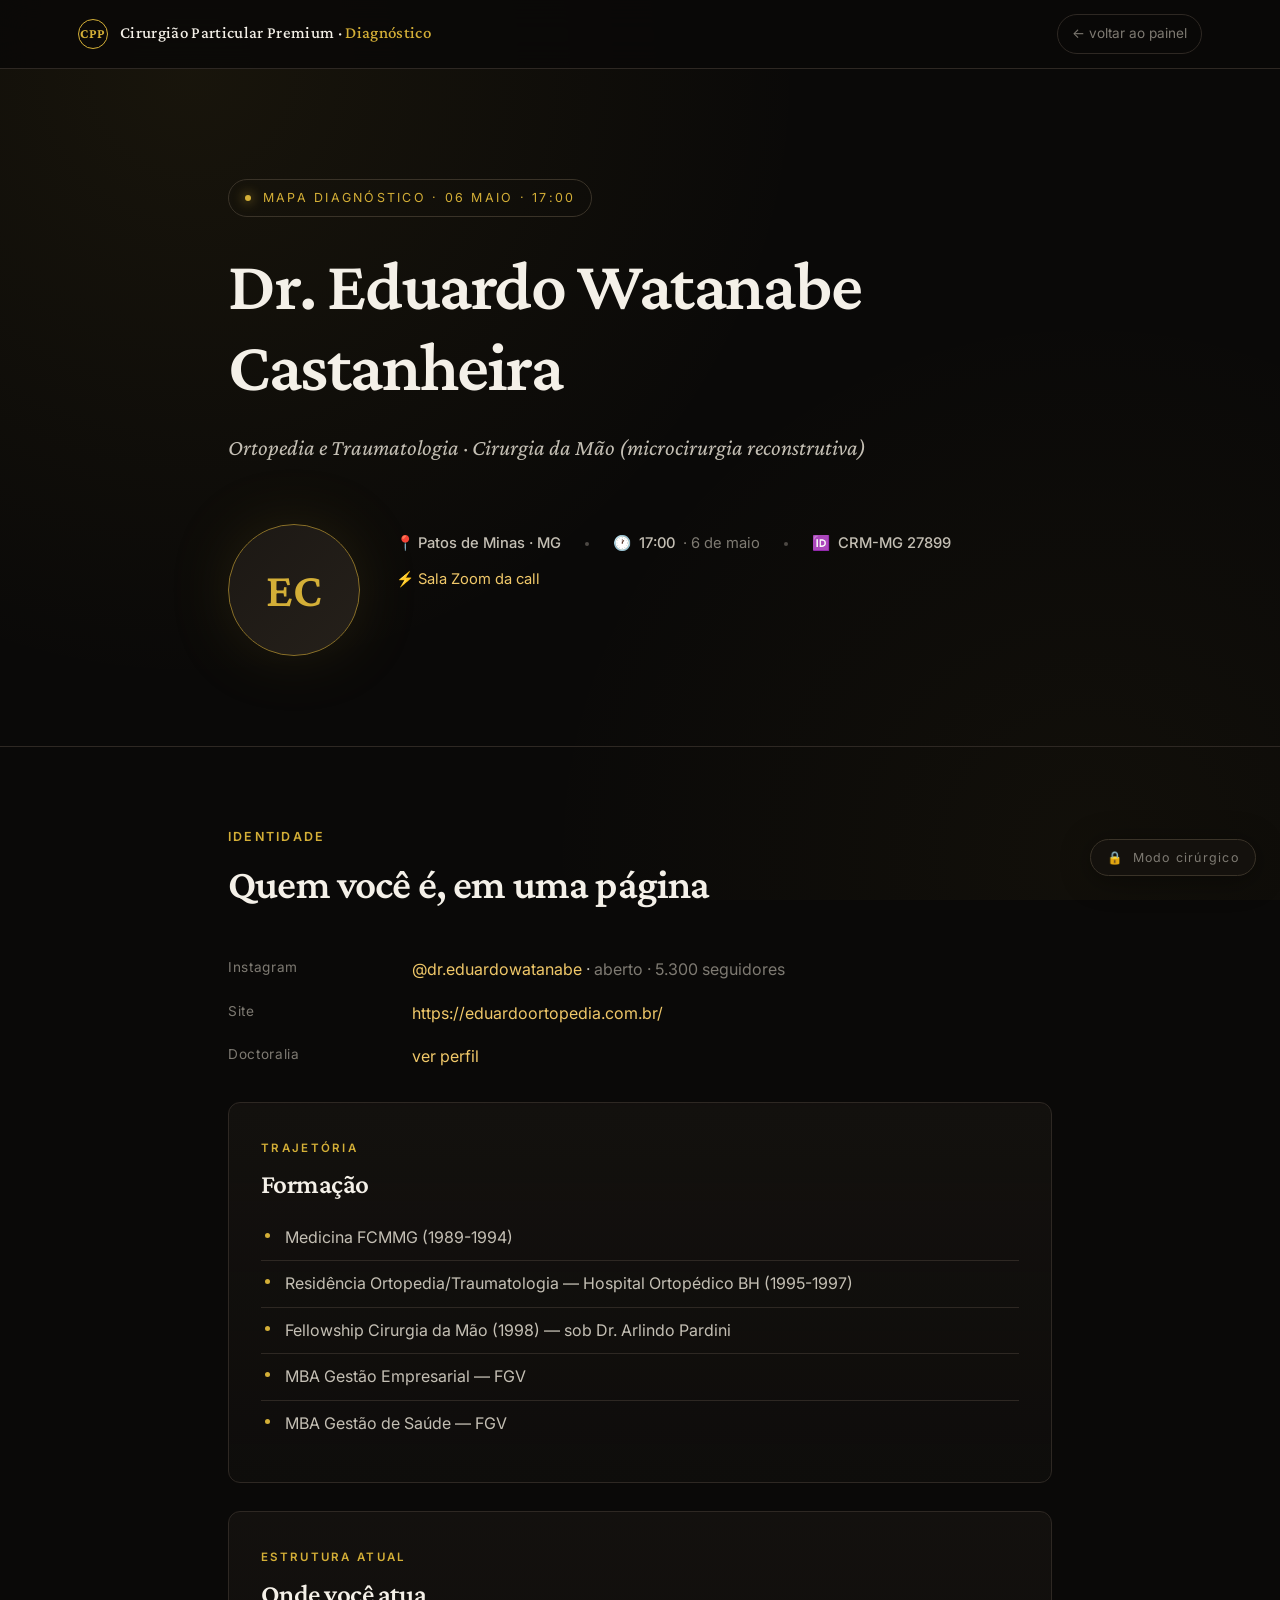
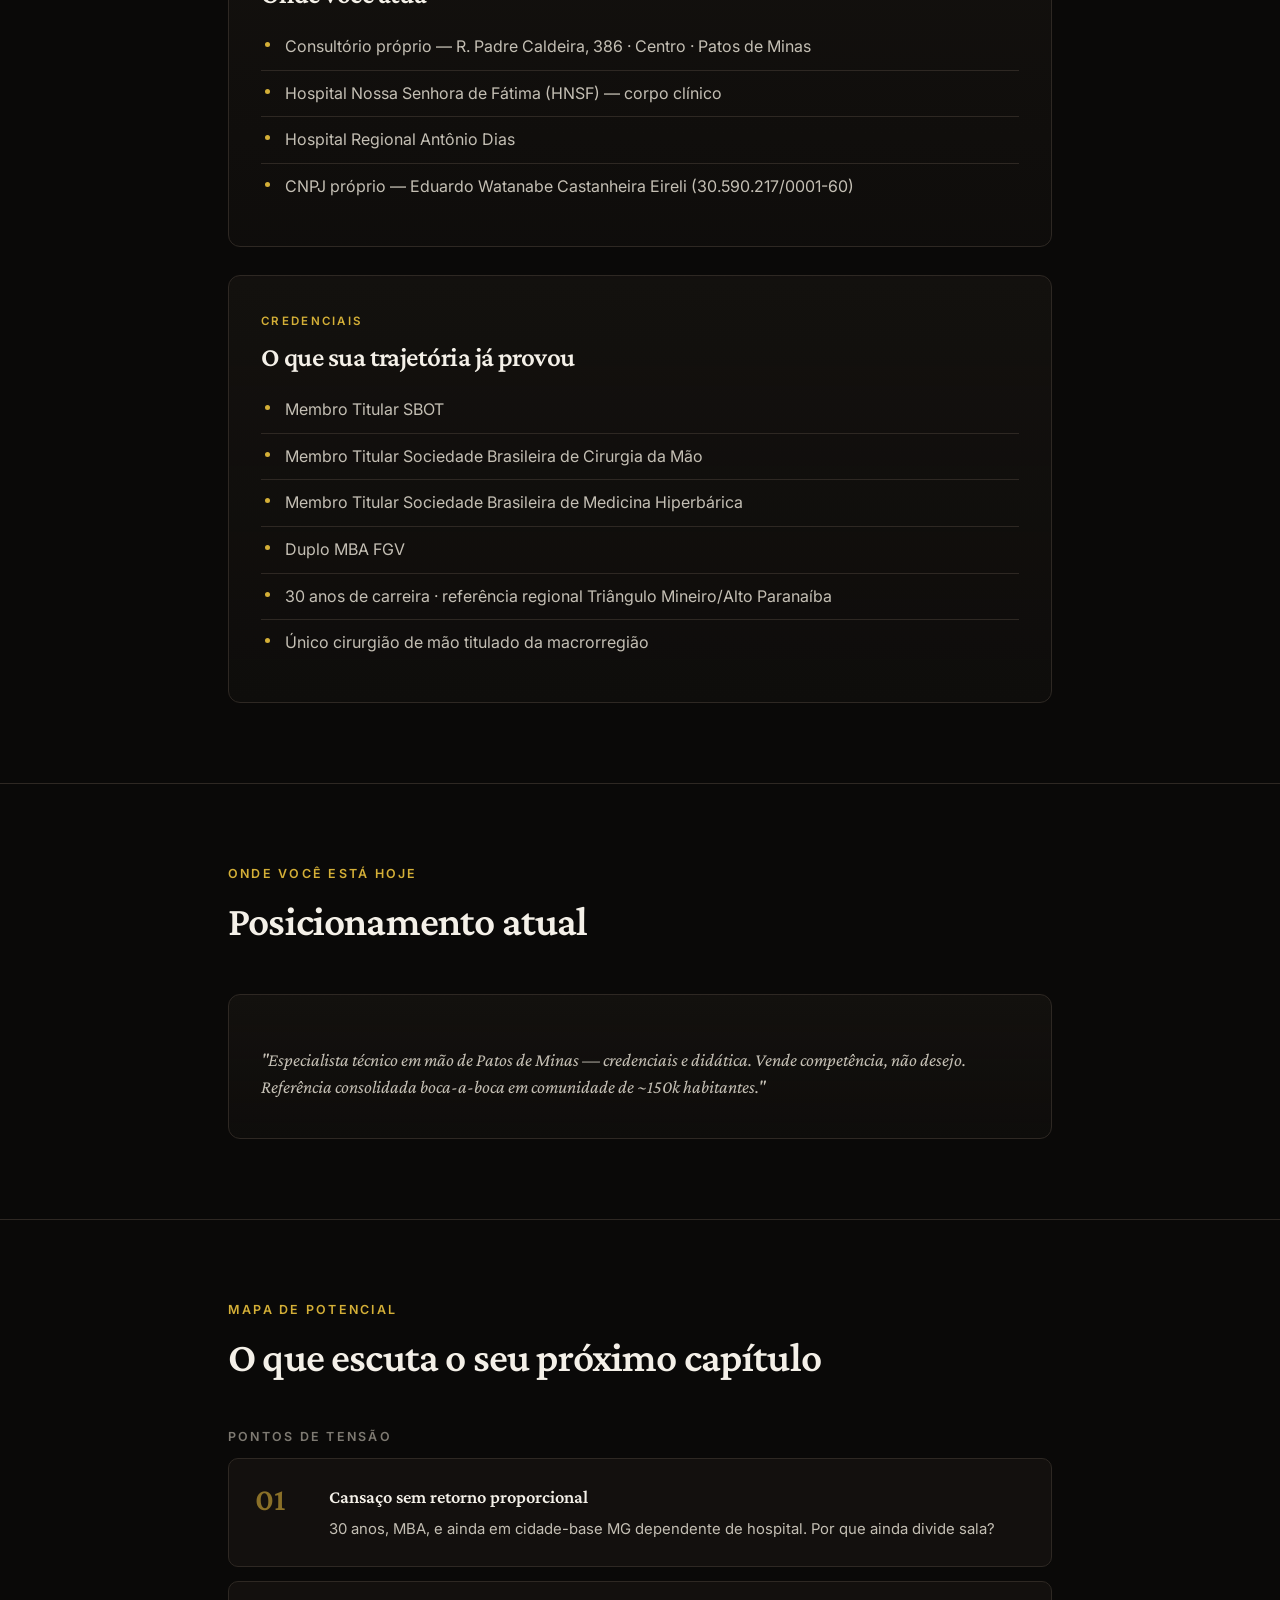
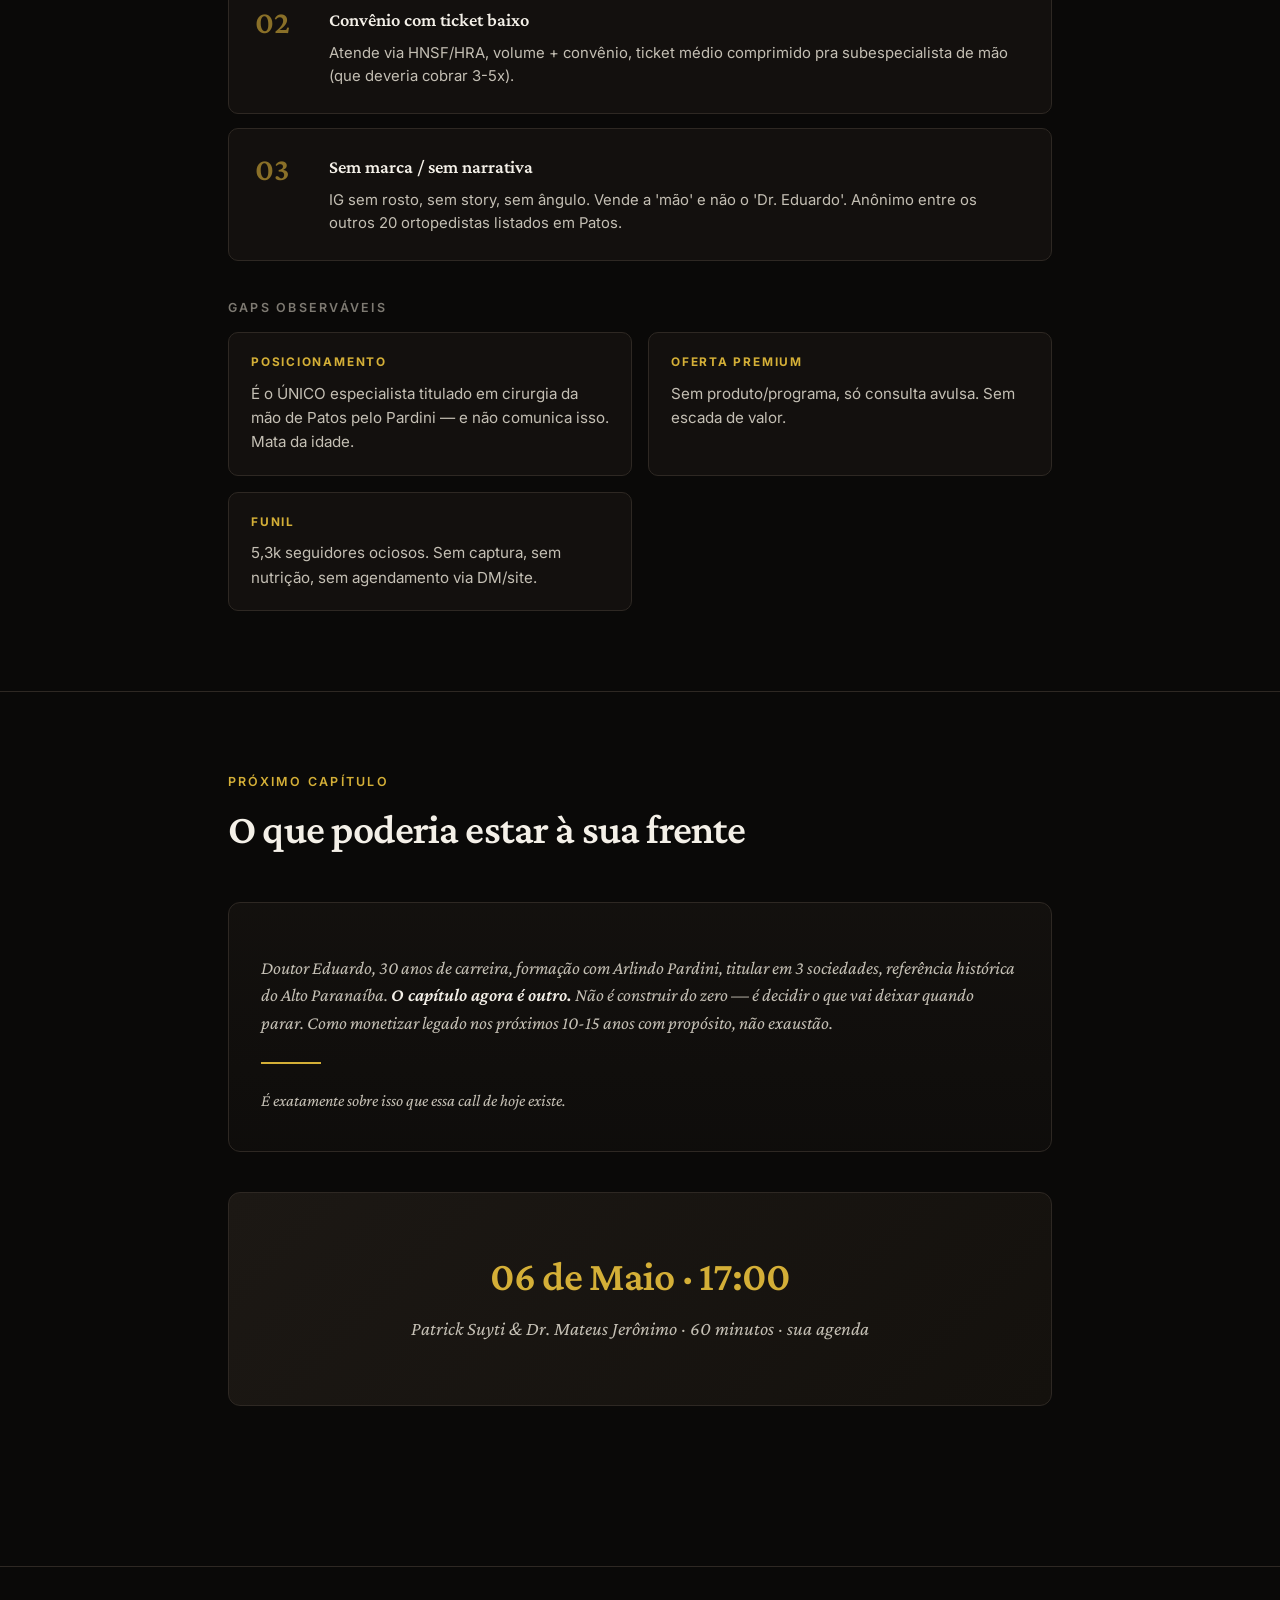
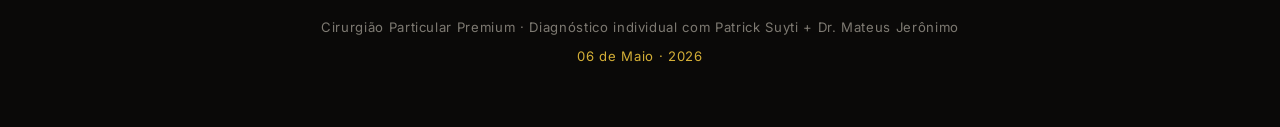
==== eduardo-watanabe-castanheira.html @ 310d3767 "diagnostico CPP 06/05/2026 — hub + 8 mapas individuais" ====
<!doctype html>
<html lang="pt-BR">
<head>
<meta charset="utf-8">
<meta name="viewport" content="width=device-width, initial-scale=1, viewport-fit=cover">
<title>Dr. Eduardo Watanabe Castanheira · Diagnóstico CPP · 06/05</title>
<meta name="description" content="Mapa diagnóstico individual para Dr. Eduardo Watanabe Castanheira — Cirurgião Particular Premium · 06 de Maio 2026">
<meta name="theme-color" content="#0a0908">
<meta property="og:title" content="Dr. Eduardo Watanabe Castanheira · Diagnóstico CPP · 06/05">
<meta property="og:description" content="Mapa diagnóstico individual para Dr. Eduardo Watanabe Castanheira — Cirurgião Particular Premium · 06 de Maio 2026">
<meta property="og:type" content="website">
<link rel="preconnect" href="https://fonts.googleapis.com">
<link rel="preconnect" href="https://fonts.gstatic.com" crossorigin>
<link href="https://fonts.googleapis.com/css2?family=Crimson+Pro:ital,wght@0,400;0,500;0,600;1,400;1,500&family=Inter:wght@400;500;600;700&display=swap" rel="stylesheet">
<link rel="stylesheet" href="style.css">
</head>
<body>


<header class="topbar">
  <div class="topbar-inner">
    <a href="index.html" class="brand">
      <span class="brand-mark">CPP</span>
      <span class="brand-text">Cirurgião Particular Premium · <span class="accent">Diagnóstico</span></span>
    </a>
    <a href="index.html" class="nav-back">← voltar ao painel</a>
  </div>
</header>


<section class="hero">
  <div class="wrap-narrow">
    <span class="hero-eyebrow">Mapa Diagnóstico · 06 Maio · 17:00</span>
    <h1 class="hero-title">Dr. Eduardo Watanabe Castanheira</h1>
    <p class="hero-sub">Ortopedia e Traumatologia · Cirurgia da Mão (microcirurgia reconstrutiva)</p>

    <div class="hero-card">
      <div class="hero-avatar">EC</div>
      <div class="hero-meta">
        <div class="hero-meta-row">
          <span><strong>📍 Patos de Minas · MG</strong></span>
          <span class="dot"></span>
          <span>🕐 <strong>17:00</strong> · 6 de maio</span>
          <span class="dot"></span><span>🆔 <strong>CRM-MG 27899</strong></span>
        </div>
        <div class="hero-meta-row">
          <span><a href="https://us06web.zoom.us/j/82920171401" target="_blank" rel="noopener">⚡ Sala Zoom da call</a></span>
        </div>
        
      </div>
    </div>
  </div>
</section>

<section>
  <div class="wrap-narrow">
    <div class="section-head">
      <span class="eyebrow">Identidade</span>
      <h2>Quem você é, em uma página</h2>
    </div>

    <div class="kv"><div class="k">Instagram</div><div class="v"><a href="https://www.instagram.com/dr.eduardowatanabe/" target="_blank" rel="noopener">@dr.eduardowatanabe</a> · <span class="muted">aberto · 5.300 seguidores</span></div><div class="k">Site</div><div class="v"><a href="https://eduardoortopedia.com.br/" target="_blank" rel="noopener">https://eduardoortopedia.com.br/</a></div><div class="k">Doctoralia</div><div class="v"><a href="https://www.catalogo.med.br/doutor/eduardo-watanabe-castanheira-1870802.htm" target="_blank" rel="noopener">ver perfil</a></div></div>

    <div class="block" style="margin-top: 32px">
      <span class="block-eyebrow">Trajetória</span>
      <h3>Formação</h3>
      <ul class="bullets">      <li>Medicina FCMMG (1989-1994)</li>
      <li>Residência Ortopedia/Traumatologia — Hospital Ortopédico BH (1995-1997)</li>
      <li>Fellowship Cirurgia da Mão (1998) — sob Dr. Arlindo Pardini</li>
      <li>MBA Gestão Empresarial — FGV</li>
      <li>MBA Gestão de Saúde — FGV</li></ul>
    </div>

    <div class="block"><span class="block-eyebrow">Estrutura atual</span><h3>Onde você atua</h3><ul class="bullets">      <li>Consultório próprio — R. Padre Caldeira, 386 · Centro · Patos de Minas</li>
      <li>Hospital Nossa Senhora de Fátima (HNSF) — corpo clínico</li>
      <li>Hospital Regional Antônio Dias</li>
      <li>CNPJ próprio — Eduardo Watanabe Castanheira Eireli (30.590.217/0001-60)</li></ul></div>

    <div class="block"><span class="block-eyebrow">Credenciais</span><h3>O que sua trajetória já provou</h3><ul class="bullets">      <li>Membro Titular SBOT</li>
      <li>Membro Titular Sociedade Brasileira de Cirurgia da Mão</li>
      <li>Membro Titular Sociedade Brasileira de Medicina Hiperbárica</li>
      <li>Duplo MBA FGV</li>
      <li>30 anos de carreira · referência regional Triângulo Mineiro/Alto Paranaíba</li>
      <li>Único cirurgião de mão titulado da macrorregião</li></ul></div>
  </div>
</section>

<section>
  <div class="wrap-narrow">
    <div class="section-head">
      <span class="eyebrow">Onde você está hoje</span>
      <h2>Posicionamento atual</h2>
    </div>

    <div class="block">
      <p class="block-lead">"Especialista técnico em mão de Patos de Minas — credenciais e didática. Vende competência, não desejo. Referência consolidada boca-a-boca em comunidade de ~150k habitantes."</p>
    </div>
  </div>
</section>

<section>
  <div class="wrap-narrow">
    <div class="section-head">
      <span class="eyebrow">Mapa de potencial</span>
      <h2>O que escuta o seu próximo capítulo</h2>
    </div>

    <h4 style="color: var(--text-3); margin-bottom: 6px; font-size: 0.78rem; letter-spacing: 0.18em; text-transform: uppercase">Pontos de tensão</h4>
    
      <div class="tile">
        <div class="tile-num">01</div>
        <div class="tile-body">
          <h5>Cansaço sem retorno proporcional</h5>
          <p>30 anos, MBA, e ainda em cidade-base MG dependente de hospital. Por que ainda divide sala?</p>
        </div>
      </div>
      <div class="tile">
        <div class="tile-num">02</div>
        <div class="tile-body">
          <h5>Convênio com ticket baixo</h5>
          <p>Atende via HNSF/HRA, volume + convênio, ticket médio comprimido pra subespecialista de mão (que deveria cobrar 3-5x).</p>
        </div>
      </div>
      <div class="tile">
        <div class="tile-num">03</div>
        <div class="tile-body">
          <h5>Sem marca / sem narrativa</h5>
          <p>IG sem rosto, sem story, sem ângulo. Vende a &#x27;mão&#x27; e não o &#x27;Dr. Eduardo&#x27;. Anônimo entre os outros 20 ortopedistas listados em Patos.</p>
        </div>
      </div>

    <h4 style="color: var(--text-3); margin: 40px 0 6px; font-size: 0.78rem; letter-spacing: 0.18em; text-transform: uppercase">Gaps observáveis</h4>
    <div class="duo">
      <div class="duo-card">
        <h5>Posicionamento</h5>
        <p>É o ÚNICO especialista titulado em cirurgia da mão de Patos pelo Pardini — e não comunica isso. Mata da idade.</p>
      </div>
      <div class="duo-card">
        <h5>Oferta premium</h5>
        <p>Sem produto/programa, só consulta avulsa. Sem escada de valor.</p>
      </div>
      <div class="duo-card">
        <h5>Funil</h5>
        <p>5,3k seguidores ociosos. Sem captura, sem nutrição, sem agendamento via DM/site.</p>
      </div>
    </div>
  </div>
</section>

<section>
  <div class="wrap-narrow">
    <div class="section-head">
      <span class="eyebrow">Próximo capítulo</span>
      <h2>O que poderia estar à sua frente</h2>
    </div>

    <div class="block">
      <p class="block-lead">Doutor Eduardo, 30 anos de carreira, formação com Arlindo Pardini, titular em 3 sociedades, referência histórica do Alto Paranaíba. <strong>O capítulo agora é outro.</strong> Não é construir do zero — é decidir o que vai deixar quando parar. Como monetizar legado nos próximos 10-15 anos com propósito, não exaustão.</p>
      <div class="gold-line"></div>
      <p style="font-family: var(--serif); font-size: 1.05rem; color: var(--text-2); font-style: italic;">É exatamente sobre isso que essa call de hoje existe.</p>
    </div>

    <div class="cta-block">
      <h2>06 de Maio · 17:00</h2>
      <p>Patrick Suyti &amp; Dr. Mateus Jerônimo · 60 minutos · sua agenda</p>
    </div>
  </div>
</section>

<!-- ============ MODO CIRÚRGICO (Patrick + Mateus) ============ -->
<section class="cirurgico-section cirurgico" style="display: none">
  <div class="wrap-narrow">
    <div class="section-head">
      <span class="eyebrow" style="color: var(--gold)">Painel cirúrgico</span>
      <h2>Munição para a call</h2>
      <span class="perfil-badge aguia">ÁGUIA por estrutura · URUBU por amplificação digital</span>
      
      <div class="score-block">
        <span class="score-num">82</span>
        <span class="score-max">/100</span>
        <span class="score-label">· Score de compra · base CPP</span>
      </div>
    </div>

    <div class="block">
      <span class="block-eyebrow">Por que esse perfil</span>
      <h3>Evidências observáveis</h3>
      <ul class="bullets">      <li>30 anos de carreira · CNPJ próprio · clínica + 2 hospitais</li>
      <li>Único cirurgião de mão titulado da macrorregião</li>
      <li>Triplo titular (SBOT + SBCM + SBMH)</li>
      <li>Duplo MBA FGV — desejo de gestão visível</li>
      <li>5,3k seguidores em 592 posts = 9 seguidores/post (ROI de conteúdo péssimo)</li>
      <li>Pagou R$1k sinal = consciência da dor</li></ul>
    </div>

    <div class="block"><span class="block-eyebrow">Instagram · leitura</span><h3>O que o perfil te conta</h3>
      <div class="kv">
        <div class="k">Bio</div><div class="v">&quot;Ortopedista e Traumatologista&quot;</div>
        <div class="k">Tom</div><div class="v">Educativo (túnel do carpo, dedo em gatilho, Dupuytren). Tom institucional, professoral, sem rosto, sem narrativa pessoal.</div>
        <div class="k">Posts</div><div class="v">592</div>
        <div class="k">Tagline atual</div><div class="v">&quot;Estruturas tão complexas quanto as mãos exigem cuidado especializado&quot;</div>
      </div></div>

    <div class="block">
      <span class="block-eyebrow">Hooks de abertura · primeiros 60s</span>
      <h3>Três entradas testadas</h3>
      <p class="hook"><span class="hook-num">HOOK 1</span>"Eduardo, abri seu perfil agora. 27 anos de carreira, residência com Pardini, dois MBAs FGV. E a sua bio do Instagram diz &#x27;Ortopedista e Traumatologista&#x27;. Por que você se apresenta como qualquer um?"</p><p class="hook"><span class="hook-num">HOOK 2</span>"Você é provavelmente o único cirurgião de mão titulado da macrorregião de Patos. Quanto disso o paciente sabe antes de pisar no consultório?"</p><p class="hook"><span class="hook-num">HOOK 3</span>"Cara, 592 posts e 5,3 mil seguidores. Conta pra mim: o que você sente quando abre o Instagram dos seus colegas de SP?"</p>
    </div>

    <div class="block">
      <span class="block-eyebrow">Objeções esperadas</span>
      <h3>O que pode vir</h3>
      <ul class="bullets">      <li>&#x27;Tenho 30 anos de carreira, já vi várias novidades de marketing&#x27;</li>
      <li>&#x27;Patos de Minas não paga ticket de capital&#x27;</li>
      <li>&#x27;Mentoria pra quê? Já sou referência&#x27;</li></ul>
    </div>

    <div class="block">
      <span class="block-eyebrow">Abordagem recomendada</span>
      <h3>Como conduzir</h3>
      <p style="margin-top: 14px; color: var(--text-2)">Tom respeitoso (sênior). Provocação de LEGADO. NÃO tom de &#x27;aprenda do zero&#x27;. Patrick: &#x27;voce construiu uma das clínicas mais sólidas do interior de MG — mas o que isso vai virar nos próximos 10 anos? Quem vai herdar? Ou quem vai chegar e tomar?&#x27; Pitch de patamar, não de captação. Closer mais experiente do time.</p>
    </div>

    <div class="alert"><h5>Alerta de identidade</h5><p>82% confiança. Sobrenome combinado raro (japonês+português). Existe um Eduardo Alexandre Castanheira Silva (clínico geral Uberaba) que NÃO é o mesmo. Confirmação tripla: especialidade (mão) + cidade (Patos) + CNPJ + IG. Cuidado com Candidato B (Eduardo Seiji Watanabe, gineco SP) — improvável (sem IG/site).</p></div>

    <div class="block">
      <span class="block-eyebrow">Fontes</span>
      <h3>De onde veio cada dado</h3>
      <ul class="sources"><li><a href="https://eduardoortopedia.com.br/" target="_blank" rel="noopener">https://eduardoortopedia.com.br/</a></li>
<li><a href="https://www.instagram.com/dr.eduardowatanabe/" target="_blank" rel="noopener">https://www.instagram.com/dr.eduardowatanabe/</a></li>
<li><a href="https://www.hnsf.com.br/corpoclinico/view/65" target="_blank" rel="noopener">https://www.hnsf.com.br/corpoclinico/view/65</a></li>
<li><a href="https://www.catalogo.med.br/doutor/eduardo-watanabe-castanheira-1870802.htm" target="_blank" rel="noopener">https://www.catalogo.med.br/doutor/eduardo-watanabe-castanheira-1870802.htm</a></li>
<li><a href="https://consultas.plus/lista-de-empresas/minas-gerais/patos-de-minas/30590217000160-eduardo-watanabe-castanheira-eireli/" target="_blank" rel="noopener">https://consultas.plus/lista-de-empresas/minas-gerais/patos-de-minas/30590217000160-eduardo-watanabe-castanheira-eireli/</a></li></ul>
    </div>
  </div>
</section>


<footer class="foot">
  <div class="wrap">
    <p class="small">Cirurgião Particular Premium · Diagnóstico individual com Patrick Suyti + Dr. Mateus Jerônimo</p>
    <p class="gold" style="margin-top:8px">06 de Maio · 2026</p>
  </div>
</footer>
<button class="cirurgico-toggle" onclick="toggleModo()">Modo cirúrgico</button>
<script>
function toggleModo() {
  document.body.classList.toggle('cirurgico-on');
  const url = new URL(window.location);
  if (document.body.classList.contains('cirurgico-on')) {
    url.searchParams.set('modo','cirurgico');
  } else {
    url.searchParams.delete('modo');
  }
  history.replaceState(null,'',url);
}
const params = new URLSearchParams(window.location.search);
if (params.get('modo') === 'cirurgico') document.body.classList.add('cirurgico-on');
document.addEventListener('keydown', function(e) {
  if ((e.key === 'c' || e.key === 'C') && !e.ctrlKey && !e.metaKey && !e.altKey && document.activeElement.tagName !== 'INPUT' && document.activeElement.tagName !== 'TEXTAREA') {
    toggleModo();
  }
});
</script>
</body>
</html>
---- style.css ----
/* ========== CPP DIAGNÓSTICO 06/05/2026 — DARK + GOLD ========== */
:root {
  --bg: #0a0908;
  --bg-2: #14110d;
  --bg-3: #1c1814;
  --bg-4: #25201a;
  --border: #2e2823;
  --border-2: #3a3328;
  --gold: #d4af37;
  --gold-soft: #c9a860;
  --gold-bright: #f0c869;
  --gold-dark: #8a7028;
  --text: #f4f0e8;
  --text-2: #c4bfb4;
  --text-3: #7e7a72;
  --text-4: #4d4944;
  --danger: #e07b67;
  --success: #80b09c;
  --info: #87a9c7;

  --serif: 'Crimson Pro', 'Crimson Text', Georgia, 'Times New Roman', serif;
  --sans: 'Inter', -apple-system, BlinkMacSystemFont, 'Segoe UI', sans-serif;

  --shadow-gold: 0 0 80px -20px rgba(212, 175, 55, 0.25);
  --shadow-soft: 0 4px 30px rgba(0,0,0,0.4);
}

* { box-sizing: border-box; margin: 0; padding: 0; }

html { scroll-behavior: smooth; }

body {
  background: var(--bg);
  color: var(--text);
  font-family: var(--sans);
  font-size: 16px;
  line-height: 1.6;
  -webkit-font-smoothing: antialiased;
  -moz-osx-font-smoothing: grayscale;
  background-image:
    radial-gradient(circle at 15% 8%, rgba(212, 175, 55, 0.07), transparent 45%),
    radial-gradient(circle at 85% 95%, rgba(212, 175, 55, 0.04), transparent 40%);
  background-attachment: fixed;
  min-height: 100vh;
}

/* ========== TIPOGRAFIA ========== */
h1, h2, h3, h4 { font-family: var(--serif); font-weight: 600; letter-spacing: -0.02em; line-height: 1.15; }
h1 { font-size: clamp(2.4rem, 5.5vw, 4.4rem); }
h2 { font-size: clamp(1.8rem, 3.8vw, 2.6rem); }
h3 { font-size: clamp(1.3rem, 2.6vw, 1.7rem); }
h4 { font-size: clamp(1.05rem, 2vw, 1.25rem); font-family: var(--sans); font-weight: 600; letter-spacing: 0; }
p { color: var(--text-2); }
a { color: var(--gold-bright); text-decoration: none; transition: color .15s; }
a:hover { color: var(--gold); }
strong { color: var(--text); font-weight: 600; }
em { color: var(--gold-soft); font-style: italic; }

.eyebrow {
  font-family: var(--sans);
  font-size: 0.78rem;
  font-weight: 600;
  letter-spacing: 0.18em;
  text-transform: uppercase;
  color: var(--gold);
}

.muted { color: var(--text-3); }
.tiny { font-size: 0.78rem; letter-spacing: 0.04em; }

/* ========== LAYOUT BASE ========== */
.wrap { max-width: 1180px; margin: 0 auto; padding: 0 28px; }
.wrap-narrow { max-width: 880px; margin: 0 auto; padding: 0 28px; }

section { padding: 80px 0; border-top: 1px solid var(--border); position: relative; }
section:first-of-type { border-top: 0; }

.section-head { margin-bottom: 48px; }
.section-head .eyebrow { margin-bottom: 14px; display: block; }

/* ========== TOPBAR ========== */
.topbar {
  position: sticky; top: 0; z-index: 50;
  background: rgba(10, 9, 8, 0.85);
  backdrop-filter: blur(16px); -webkit-backdrop-filter: blur(16px);
  border-bottom: 1px solid var(--border);
}
.topbar-inner {
  display: flex; align-items: center; justify-content: space-between;
  max-width: 1180px; margin: 0 auto; padding: 14px 28px;
}
.brand { display: flex; align-items: center; gap: 12px; font-family: var(--serif); font-size: 1.05rem; }
.brand-mark {
  width: 30px; height: 30px; border: 1.5px solid var(--gold); border-radius: 50%;
  display: grid; place-items: center; color: var(--gold); font-weight: 700; font-size: 0.85rem; letter-spacing: 0.05em;
}
.brand-text { color: var(--text); font-weight: 500; letter-spacing: 0.02em; }
.brand-text .accent { color: var(--gold); }

.nav-back {
  font-size: 0.85rem; color: var(--text-3); padding: 8px 14px; border-radius: 100px; border: 1px solid var(--border);
  transition: all .2s;
}
.nav-back:hover { color: var(--gold); border-color: var(--gold-dark); }

/* ========== HERO ========== */
.hero {
  padding: 110px 0 90px; position: relative; overflow: hidden;
}
.hero-eyebrow {
  display: inline-flex; align-items: center; gap: 12px;
  padding: 8px 16px; border: 1px solid var(--border-2); border-radius: 100px;
  font-family: var(--sans); font-size: 0.78rem; letter-spacing: 0.18em;
  text-transform: uppercase; color: var(--gold); margin-bottom: 28px;
}
.hero-eyebrow::before {
  content: ''; width: 6px; height: 6px; background: var(--gold); border-radius: 50%; box-shadow: 0 0 12px var(--gold);
}
.hero-title { color: var(--text); margin-bottom: 24px; max-width: 18ch; }
.hero-title .gold { color: var(--gold); font-style: italic; font-weight: 500; }
.hero-sub {
  font-family: var(--serif); font-size: clamp(1.15rem, 2vw, 1.4rem); font-style: italic;
  color: var(--text-2); max-width: 50ch; line-height: 1.5;
}

/* HERO INDIVIDUAL */
.hero-card {
  display: grid; grid-template-columns: auto 1fr; gap: 36px; align-items: start;
  padding: 60px 0 0;
}
.hero-avatar {
  width: 132px; height: 132px; border-radius: 50%;
  background: linear-gradient(135deg, var(--bg-3), var(--bg-4));
  border: 1.5px solid var(--gold-dark);
  display: grid; place-items: center;
  font-family: var(--serif); font-size: 3rem; color: var(--gold); font-weight: 600;
  box-shadow: var(--shadow-gold);
}
.hero-meta { display: flex; flex-direction: column; gap: 12px; padding-top: 8px; }
.hero-meta-row { display: flex; flex-wrap: wrap; gap: 8px 24px; align-items: center; font-size: 0.92rem; color: var(--text-3); }
.hero-meta-row > span { display: inline-flex; align-items: center; gap: 8px; }
.hero-meta-row strong { color: var(--text-2); font-weight: 500; }
.hero-meta-row .dot { width: 4px; height: 4px; background: var(--text-4); border-radius: 50%; }

@media (max-width: 640px) {
  .hero-card { grid-template-columns: 1fr; gap: 24px; }
  .hero-avatar { width: 96px; height: 96px; font-size: 2.2rem; }
}

/* ========== BLOCK ========== */
.block {
  background: linear-gradient(180deg, rgba(28, 24, 20, 0.5), rgba(28, 24, 20, 0.25));
  border: 1px solid var(--border);
  border-radius: 12px;
  padding: 36px 32px;
  position: relative;
}
.block + .block { margin-top: 28px; }
.block h3 { margin-bottom: 6px; }
.block .block-eyebrow { color: var(--gold); font-size: 0.72rem; letter-spacing: 0.2em; text-transform: uppercase; font-weight: 600; margin-bottom: 12px; display: block; }
.block-lead { font-family: var(--serif); font-size: 1.15rem; font-style: italic; color: var(--text-2); margin-top: 16px; line-height: 1.5; }

/* ========== GRID DE CARTÕES (HUB) ========== */
.cards-grid {
  display: grid; grid-template-columns: repeat(auto-fill, minmax(280px, 1fr));
  gap: 20px; margin-top: 16px;
}
.card {
  background: linear-gradient(180deg, var(--bg-3), var(--bg-2));
  border: 1px solid var(--border);
  border-radius: 14px;
  padding: 28px 24px;
  text-decoration: none;
  display: flex; flex-direction: column; gap: 14px;
  transition: all .25s ease;
  position: relative;
  overflow: hidden;
  min-height: 260px;
}
.card::before {
  content: ''; position: absolute; top: 0; left: 0; right: 0; height: 2px;
  background: linear-gradient(90deg, transparent, var(--gold), transparent);
  opacity: 0; transition: opacity .25s;
}
.card:hover {
  border-color: var(--gold-dark);
  transform: translateY(-3px);
  box-shadow: var(--shadow-soft), 0 0 50px -20px rgba(212, 175, 55, 0.3);
}
.card:hover::before { opacity: 1; }

.card-row { display: flex; align-items: center; justify-content: space-between; gap: 12px; }
.card-time {
  font-family: var(--serif); font-size: 1.6rem; color: var(--gold); font-weight: 500;
  font-feature-settings: "tnum"; line-height: 1;
}
.card-perfil {
  font-size: 0.7rem; letter-spacing: 0.15em; text-transform: uppercase; font-weight: 600;
  padding: 4px 10px; border-radius: 100px; border: 1px solid currentColor;
}
.card-perfil.aguia { color: var(--gold-bright); }
.card-perfil.gaviao { color: var(--success); }
.card-perfil.urubu { color: var(--info); }
.card-perfil.pato { color: var(--text-3); }
.card-perfil.incerto { color: var(--danger); }

.card-name { font-family: var(--serif); font-size: 1.4rem; color: var(--text); line-height: 1.2; font-weight: 600; }
.card-spec { color: var(--text-2); font-size: 0.92rem; }
.card-loc { color: var(--text-3); font-size: 0.85rem; display: flex; align-items: center; gap: 6px; }
.card-cta {
  margin-top: auto; color: var(--gold); font-size: 0.85rem; letter-spacing: 0.1em; text-transform: uppercase;
  display: flex; align-items: center; gap: 8px; padding-top: 12px; border-top: 1px dashed var(--border);
}
.card-cta::after { content: '→'; transition: transform .2s; }
.card:hover .card-cta::after { transform: translateX(4px); }

/* ========== STAT GRID (HUB) ========== */
.stats-grid {
  display: grid; grid-template-columns: repeat(auto-fit, minmax(180px, 1fr));
  gap: 18px;
}
.stat {
  background: var(--bg-2); border: 1px solid var(--border); border-radius: 10px;
  padding: 22px 22px;
}
.stat-label { font-size: 0.72rem; letter-spacing: 0.18em; text-transform: uppercase; color: var(--text-3); margin-bottom: 10px; font-weight: 600; }
.stat-value { font-family: var(--serif); font-size: 2.2rem; color: var(--gold); font-weight: 500; line-height: 1; font-feature-settings: "tnum"; }
.stat-sub { font-size: 0.82rem; color: var(--text-3); margin-top: 8px; }

/* ========== CONTENT BLOCKS ========== */
.kv { display: grid; grid-template-columns: 160px 1fr; gap: 18px 24px; margin-top: 18px; }
.kv .k { color: var(--text-3); font-size: 0.85rem; letter-spacing: 0.05em; }
.kv .v { color: var(--text-2); }
.kv .v strong { color: var(--text); }
@media (max-width: 540px) { .kv { grid-template-columns: 1fr; gap: 6px; } .kv .k { font-size: 0.74rem; } }

.bullets { list-style: none; padding: 0; margin-top: 14px; }
.bullets li { padding: 10px 0 10px 24px; position: relative; color: var(--text-2); border-bottom: 1px solid var(--border); }
.bullets li:last-child { border-bottom: 0; }
.bullets li::before {
  content: ''; width: 5px; height: 5px; background: var(--gold); border-radius: 50%;
  position: absolute; left: 4px; top: 18px;
}

.tags { display: flex; flex-wrap: wrap; gap: 8px; margin-top: 14px; }
.tag {
  padding: 6px 12px; border: 1px solid var(--border-2); border-radius: 100px;
  font-size: 0.78rem; color: var(--text-2);
  background: rgba(28, 24, 20, 0.5);
}
.tag.gold { color: var(--gold-bright); border-color: var(--gold-dark); }

/* dor → oportunidade */
.duo {
  display: grid; grid-template-columns: 1fr 1fr; gap: 16px; margin-top: 16px;
}
@media (max-width: 720px) { .duo { grid-template-columns: 1fr; } }
.duo-card {
  background: rgba(28, 24, 20, 0.5); border: 1px solid var(--border); border-radius: 10px;
  padding: 20px 22px;
}
.duo-card h5 { font-family: var(--sans); font-size: 0.74rem; letter-spacing: 0.15em; text-transform: uppercase; color: var(--gold); margin-bottom: 10px; font-weight: 700; }
.duo-card p { color: var(--text-2); font-size: 0.95rem; }

/* tile dor */
.tile {
  background: rgba(28, 24, 20, 0.5); border: 1px solid var(--border); border-radius: 10px;
  padding: 24px 26px; margin-top: 14px;
  display: grid; grid-template-columns: 56px 1fr; gap: 18px; align-items: start;
}
.tile-num {
  font-family: var(--serif); font-size: 2rem; color: var(--gold-dark); font-weight: 600; line-height: 1;
}
.tile-body h5 { font-family: var(--serif); font-size: 1.15rem; color: var(--text); margin-bottom: 6px; font-weight: 600; }
.tile-body p { color: var(--text-2); font-size: 0.93rem; }

/* hook quote */
.hook {
  border-left: 2px solid var(--gold); padding: 14px 0 14px 22px;
  font-family: var(--serif); font-style: italic; font-size: 1.1rem; color: var(--text);
  margin-top: 16px;
}
.hook-num { color: var(--gold); font-style: normal; font-family: var(--sans); font-weight: 700; font-size: 0.78rem; letter-spacing: 0.15em; margin-right: 12px; }

/* alert */
.alert {
  border: 1px solid var(--danger); border-left-width: 4px; border-radius: 8px;
  padding: 18px 22px; background: rgba(224, 123, 103, 0.04); margin-top: 18px;
}
.alert h5 { color: var(--danger); font-size: 0.78rem; letter-spacing: 0.15em; text-transform: uppercase; margin-bottom: 10px; font-family: var(--sans); }
.alert p { color: var(--text-2); font-size: 0.92rem; }

.note {
  border: 1px solid var(--gold-dark); border-left-width: 4px; border-radius: 8px;
  padding: 14px 20px; background: rgba(212, 175, 55, 0.04); margin-top: 14px;
}
.note h5 { color: var(--gold); font-size: 0.74rem; letter-spacing: 0.15em; text-transform: uppercase; margin-bottom: 6px; font-family: var(--sans); }
.note p { color: var(--text-2); font-size: 0.88rem; }

/* footer */
footer.foot {
  border-top: 1px solid var(--border); padding: 50px 0 60px; margin-top: 80px;
  text-align: center; color: var(--text-4); font-size: 0.82rem; letter-spacing: 0.05em;
}
footer.foot .small { color: var(--text-3); }
footer.foot .gold { color: var(--gold); }

/* ========== MODO CIRÚRGICO (oculto por padrão) ========== */
.cirurgico { display: none; }
body.cirurgico-on .cirurgico { display: block; }
body.cirurgico-on .cirurgico-section {
  display: block;
  border-top: 2px dashed var(--gold-dark);
  background: linear-gradient(180deg, rgba(212, 175, 55, 0.02), transparent);
}
body.cirurgico-on .cirurgico-section::before {
  content: '🔒 MODO CIRÚRGICO · Patrick + Mateus';
  display: block;
  font-size: 0.72rem; letter-spacing: 0.2em; text-transform: uppercase;
  color: var(--gold); font-weight: 700;
  text-align: center; margin-bottom: 30px;
  padding: 8px 0; border-bottom: 1px solid var(--border);
}

.cirurgico-toggle {
  position: fixed; bottom: 24px; right: 24px; z-index: 100;
  background: var(--bg-2); border: 1px solid var(--border-2); color: var(--text-3);
  padding: 10px 16px; border-radius: 100px; cursor: pointer;
  font-family: var(--sans); font-size: 0.78rem; letter-spacing: 0.1em;
  display: flex; align-items: center; gap: 8px; transition: all .2s;
  box-shadow: var(--shadow-soft);
}
.cirurgico-toggle:hover { color: var(--gold); border-color: var(--gold-dark); }
body.cirurgico-on .cirurgico-toggle { color: var(--gold); border-color: var(--gold-dark); background: rgba(212,175,55,0.06); }
body.cirurgico-on .cirurgico-toggle::before { content: '🔓 '; }
body:not(.cirurgico-on) .cirurgico-toggle::before { content: '🔒 '; }

/* perfil badge grande */
.perfil-badge {
  display: inline-flex; align-items: center; gap: 10px;
  padding: 8px 18px; border: 1px solid currentColor; border-radius: 100px;
  font-size: 0.85rem; letter-spacing: 0.12em; text-transform: uppercase; font-weight: 600;
  margin-top: 10px;
}
.perfil-badge.aguia { color: var(--gold-bright); }
.perfil-badge.gaviao { color: var(--success); }
.perfil-badge.urubu { color: var(--info); }
.perfil-badge.pato { color: var(--text-3); }
.perfil-badge.incerto { color: var(--danger); }
.perfil-badge::before { content: '●'; line-height: 1; }

/* score */
.score-block { display: flex; align-items: baseline; gap: 12px; margin-top: 12px; }
.score-num { font-family: var(--serif); font-size: 3rem; color: var(--gold); font-weight: 600; line-height: 1; font-feature-settings: "tnum"; }
.score-max { color: var(--text-4); font-size: 1rem; }
.score-label { color: var(--text-3); font-size: 0.78rem; letter-spacing: 0.15em; text-transform: uppercase; }

/* sources */
.sources { list-style: none; padding: 0; margin-top: 14px; }
.sources li { padding: 6px 0; font-size: 0.82rem; }
.sources a { color: var(--text-3); word-break: break-all; }
.sources a:hover { color: var(--gold-soft); }

/* CTA */
.cta-block {
  text-align: center; padding: 60px 30px;
  background: linear-gradient(135deg, var(--bg-3), var(--bg-2));
  border: 1px solid var(--border); border-radius: 12px;
  margin-top: 40px;
}
.cta-block h2 { color: var(--gold); margin-bottom: 14px; }
.cta-block p { font-family: var(--serif); font-style: italic; font-size: 1.2rem; color: var(--text-2); max-width: 50ch; margin: 0 auto; }

/* utilidades */
.spacer-sm { height: 24px; }
.spacer-md { height: 48px; }
.gold-line { width: 60px; height: 2px; background: var(--gold); margin: 24px 0; }

/* hub: heading */
.hub-grid-head { display: flex; align-items: baseline; justify-content: space-between; margin-bottom: 24px; flex-wrap: wrap; gap: 16px; }
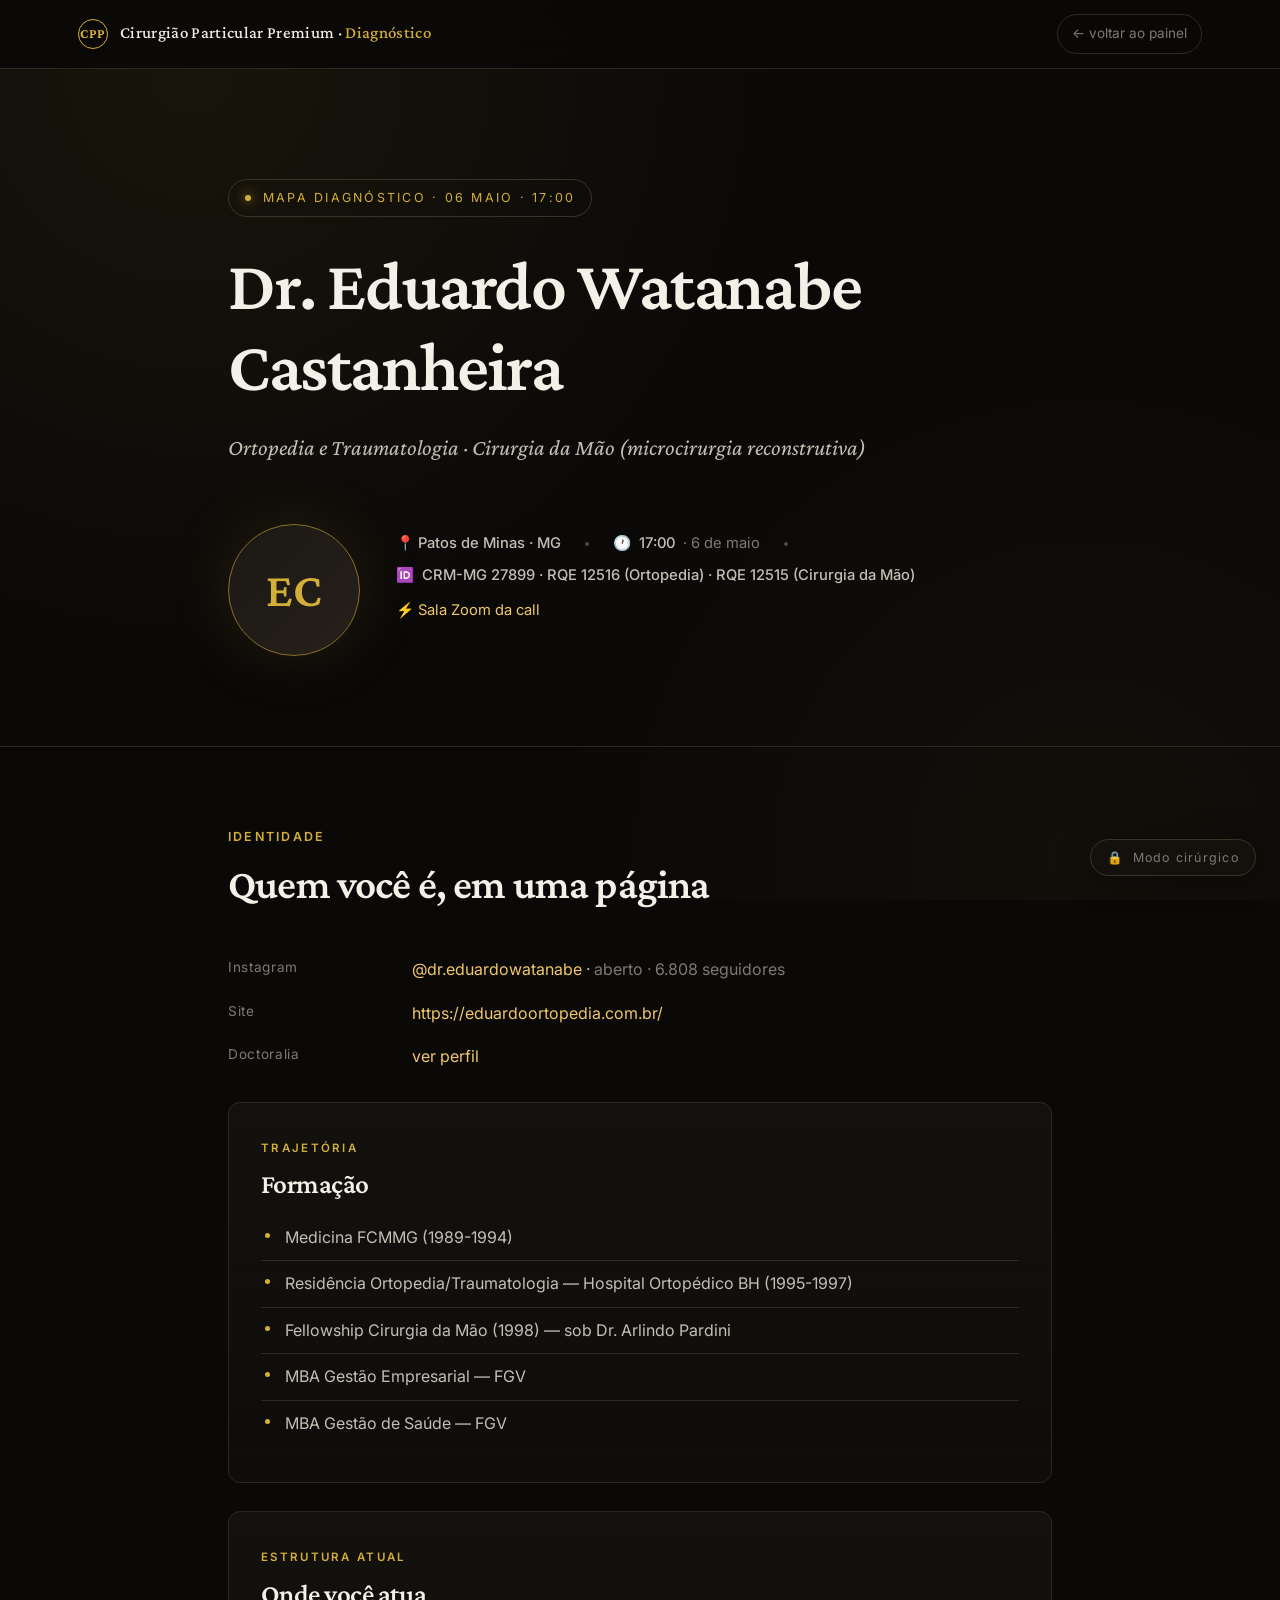
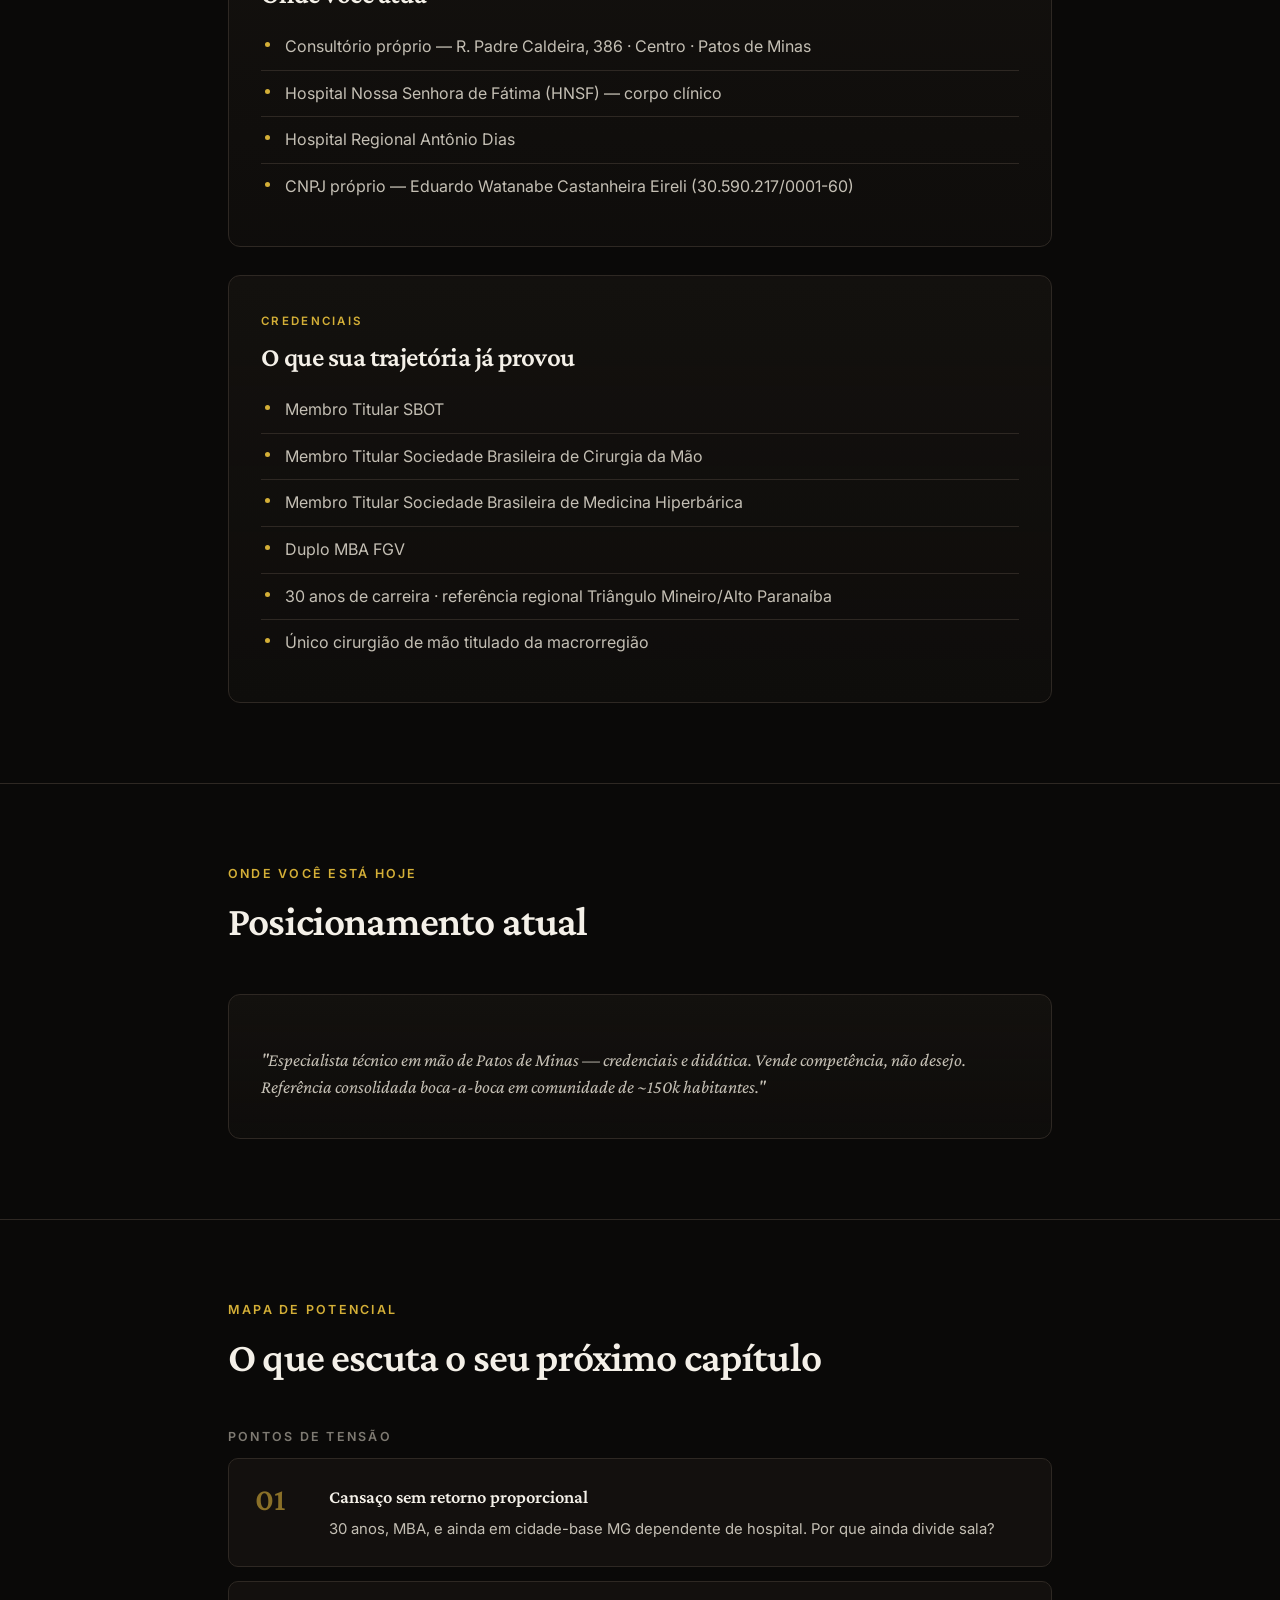
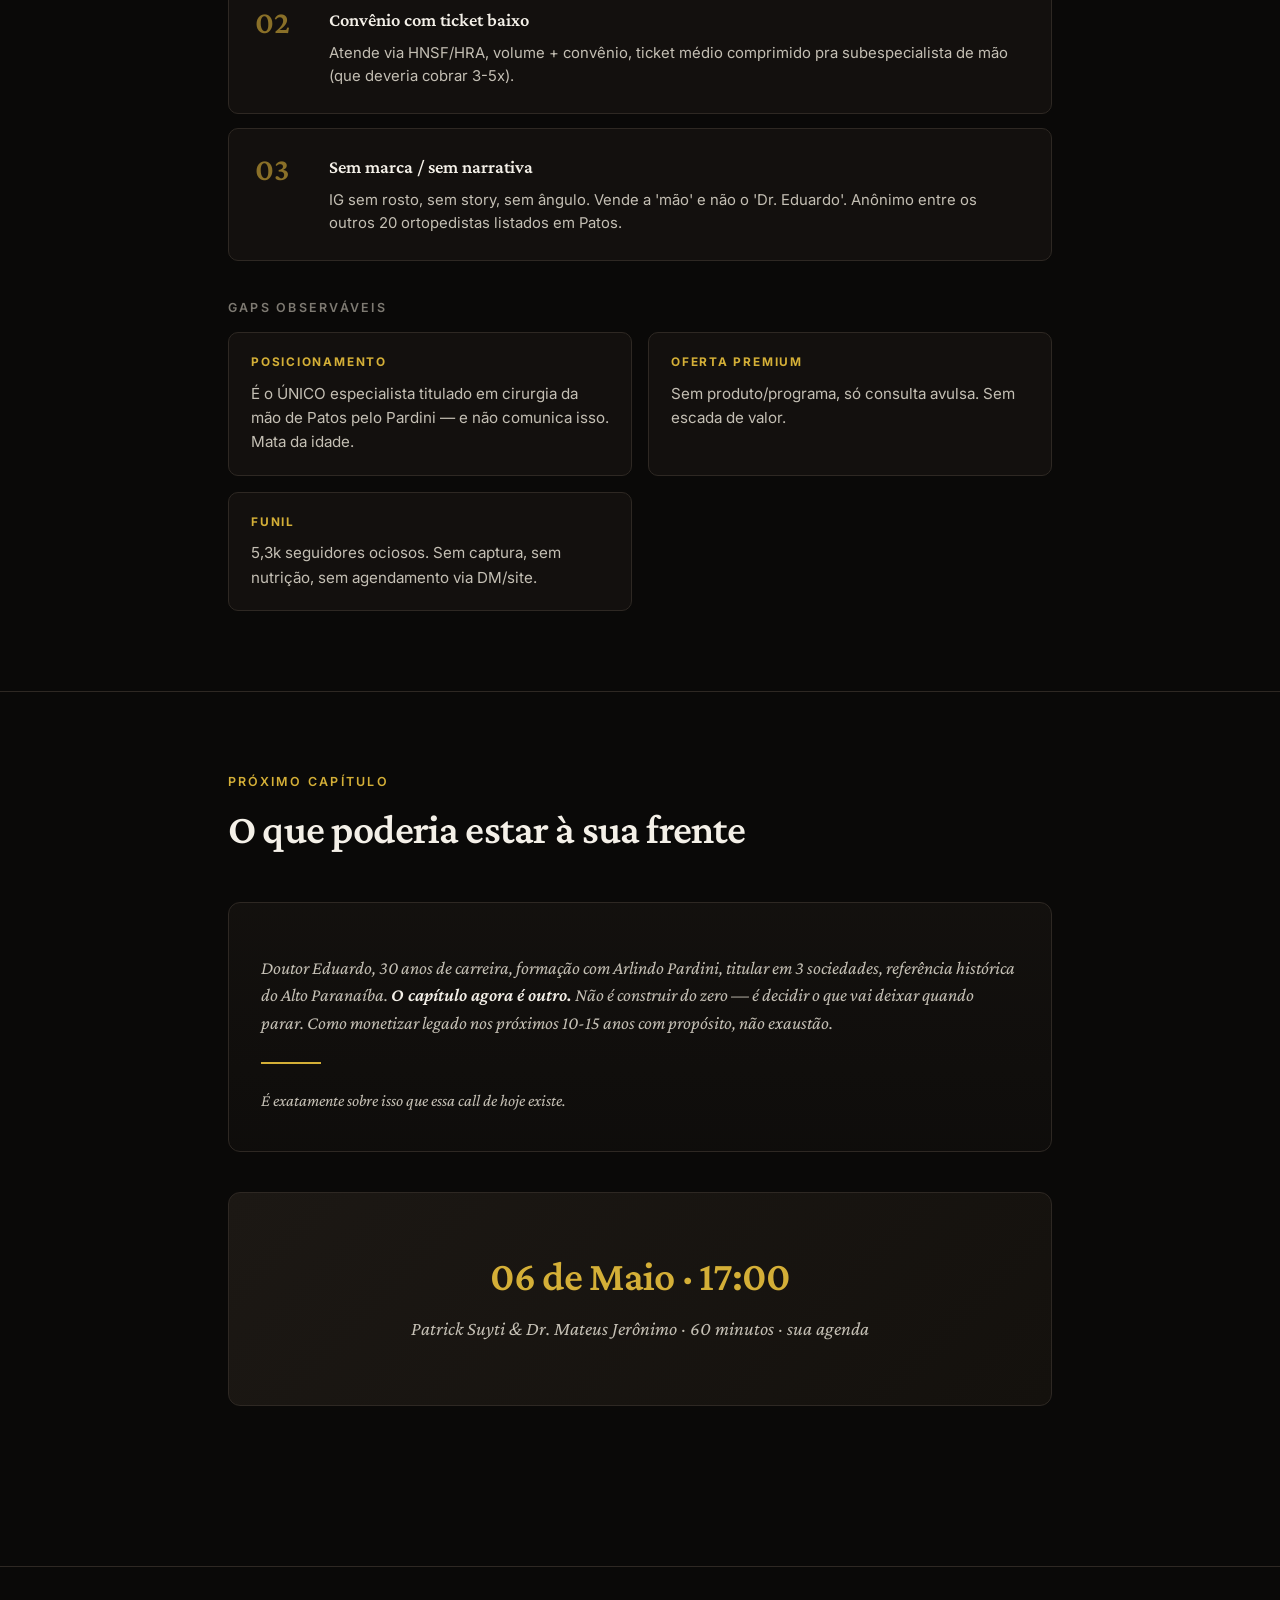
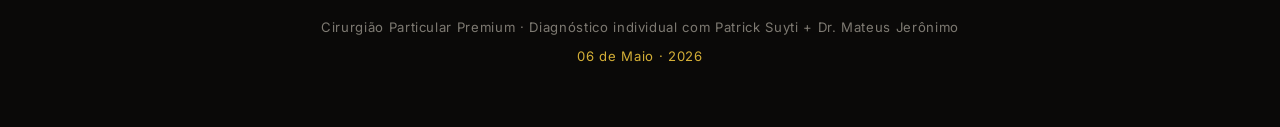
==== commit 5d75e9d3: "atualizacoes via prints reais Instagram: Felipe e UROLOGISTA fellow IDOR / Marina 100 seg / Tarik 31" ====
--- a/eduardo-watanabe-castanheira.html
+++ b/eduardo-watanabe-castanheira.html
@@ -41,7 +41,7 @@
           <span><strong>📍 Patos de Minas · MG</strong></span>
           <span class="dot"></span>
           <span>🕐 <strong>17:00</strong> · 6 de maio</span>
-          <span class="dot"></span><span>🆔 <strong>CRM-MG 27899</strong></span>
+          <span class="dot"></span><span>🆔 <strong>CRM-MG 27899 · RQE 12516 (Ortopedia) · RQE 12515 (Cirurgia da Mão)</strong></span>
         </div>
         <div class="hero-meta-row">
           <span><a href="https://us06web.zoom.us/j/82920171401" target="_blank" rel="noopener">⚡ Sala Zoom da call</a></span>
@@ -59,7 +59,7 @@
       <h2>Quem você é, em uma página</h2>
     </div>
 
-    <div class="kv"><div class="k">Instagram</div><div class="v"><a href="https://www.instagram.com/dr.eduardowatanabe/" target="_blank" rel="noopener">@dr.eduardowatanabe</a> · <span class="muted">aberto · 5.300 seguidores</span></div><div class="k">Site</div><div class="v"><a href="https://eduardoortopedia.com.br/" target="_blank" rel="noopener">https://eduardoortopedia.com.br/</a></div><div class="k">Doctoralia</div><div class="v"><a href="https://www.catalogo.med.br/doutor/eduardo-watanabe-castanheira-1870802.htm" target="_blank" rel="noopener">ver perfil</a></div></div>
+    <div class="kv"><div class="k">Instagram</div><div class="v"><a href="https://www.instagram.com/dr.eduardowatanabe/" target="_blank" rel="noopener">@dr.eduardowatanabe</a> · <span class="muted">aberto · 6.808 seguidores</span></div><div class="k">Site</div><div class="v"><a href="https://eduardoortopedia.com.br/" target="_blank" rel="noopener">https://eduardoortopedia.com.br/</a></div><div class="k">Doctoralia</div><div class="v"><a href="https://www.catalogo.med.br/doutor/eduardo-watanabe-castanheira-1870802.htm" target="_blank" rel="noopener">ver perfil</a></div></div>
 
     <div class="block" style="margin-top: 32px">
       <span class="block-eyebrow">Trajetória</span>
@@ -195,9 +195,9 @@
 
     <div class="block"><span class="block-eyebrow">Instagram · leitura</span><h3>O que o perfil te conta</h3>
       <div class="kv">
-        <div class="k">Bio</div><div class="v">&quot;Ortopedista e Traumatologista&quot;</div>
-        <div class="k">Tom</div><div class="v">Educativo (túnel do carpo, dedo em gatilho, Dupuytren). Tom institucional, professoral, sem rosto, sem narrativa pessoal.</div>
-        <div class="k">Posts</div><div class="v">592</div>
+        <div class="k">Bio</div><div class="v">&quot;Dr. Eduardo Watanabe - Ortopedista e Traumatologista&quot; — bio expandida: &quot;Cirurgia da Mão | CRM MG 27899 | RQE 12516 | RQE 12515 | @hnsfoficial @norte.hnsf | Rua Padre Caldeira, 386, Patos de Minas&quot;</div>
+        <div class="k">Tom</div><div class="v">Educativo (túnel do carpo, dedo em gatilho, Dupuytren). Tom institucional, professoral, sem rosto-protagonista. 672 posts e só 6.808 seguidores = 10 seguidores por post (ROI de conteúdo baixo).</div>
+        <div class="k">Posts</div><div class="v">672</div>
         <div class="k">Tagline atual</div><div class="v">&quot;Estruturas tão complexas quanto as mãos exigem cuidado especializado&quot;</div>
       </div></div>
 
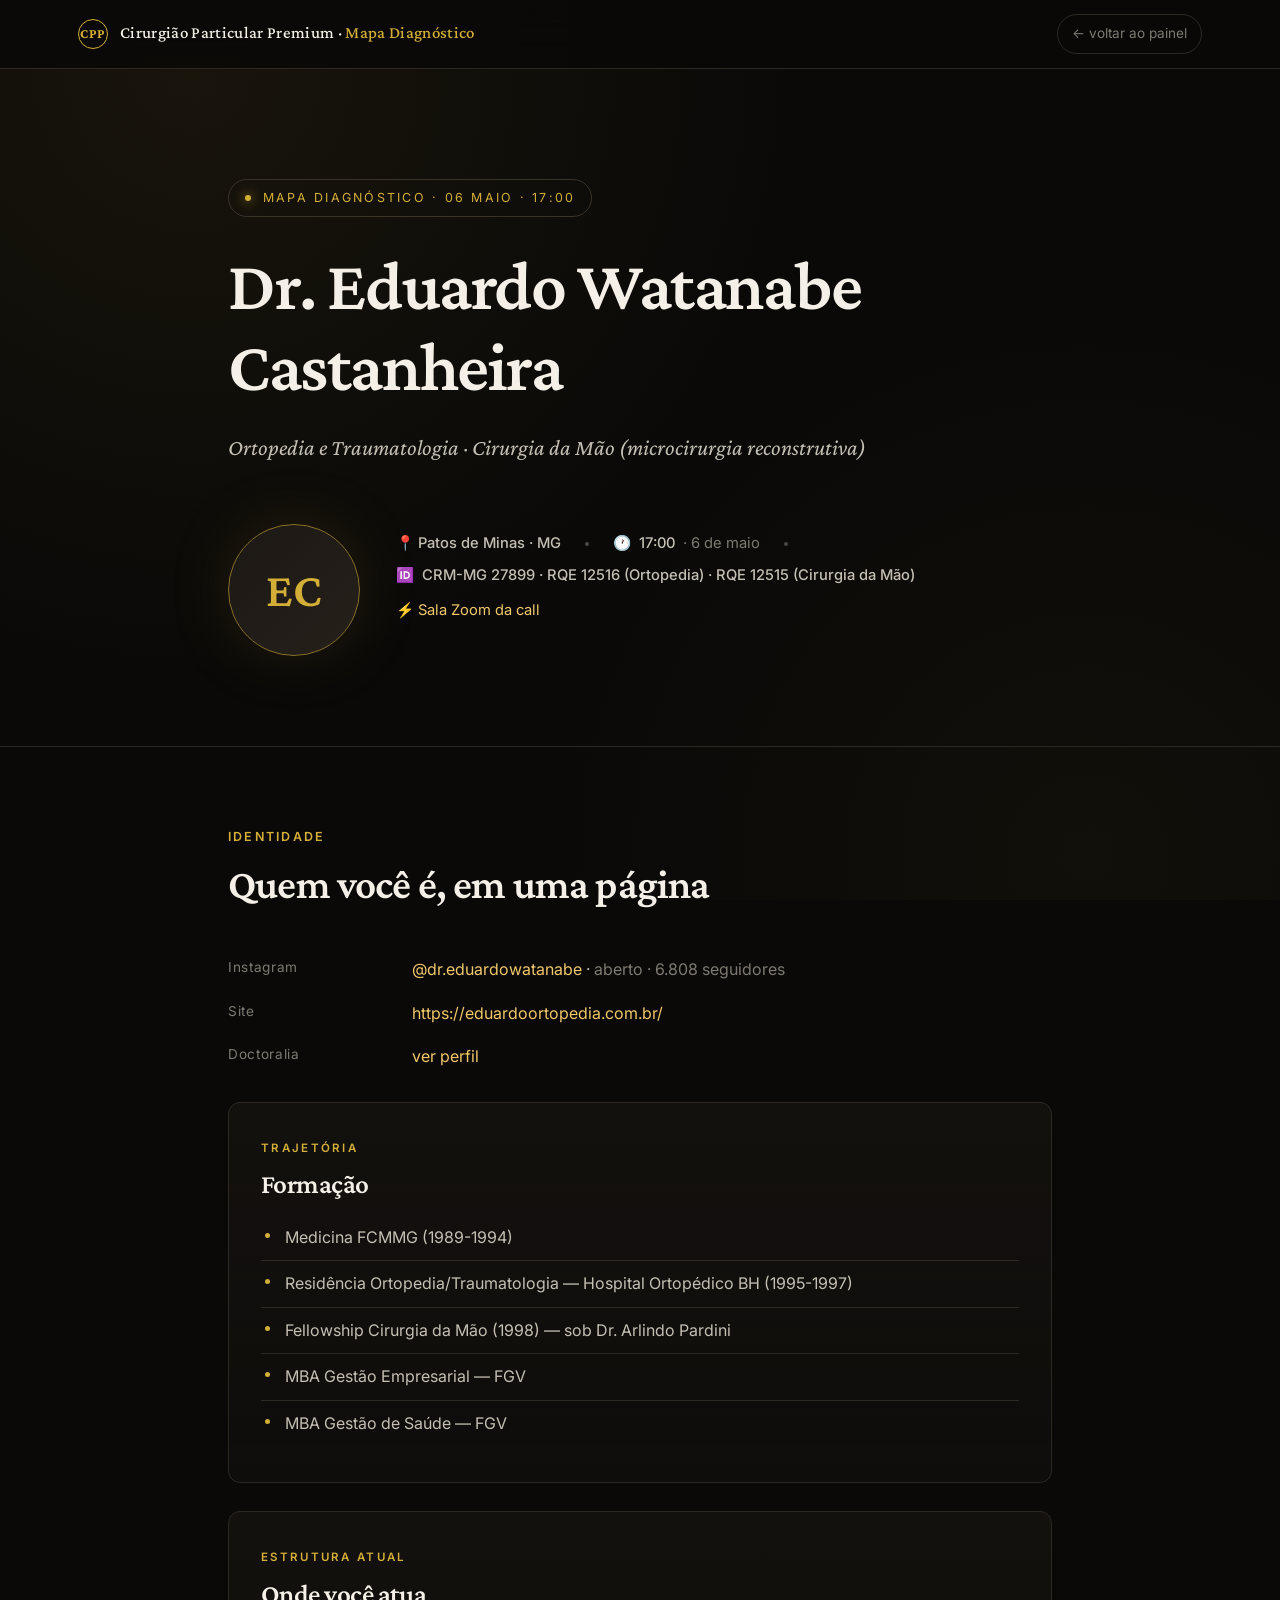
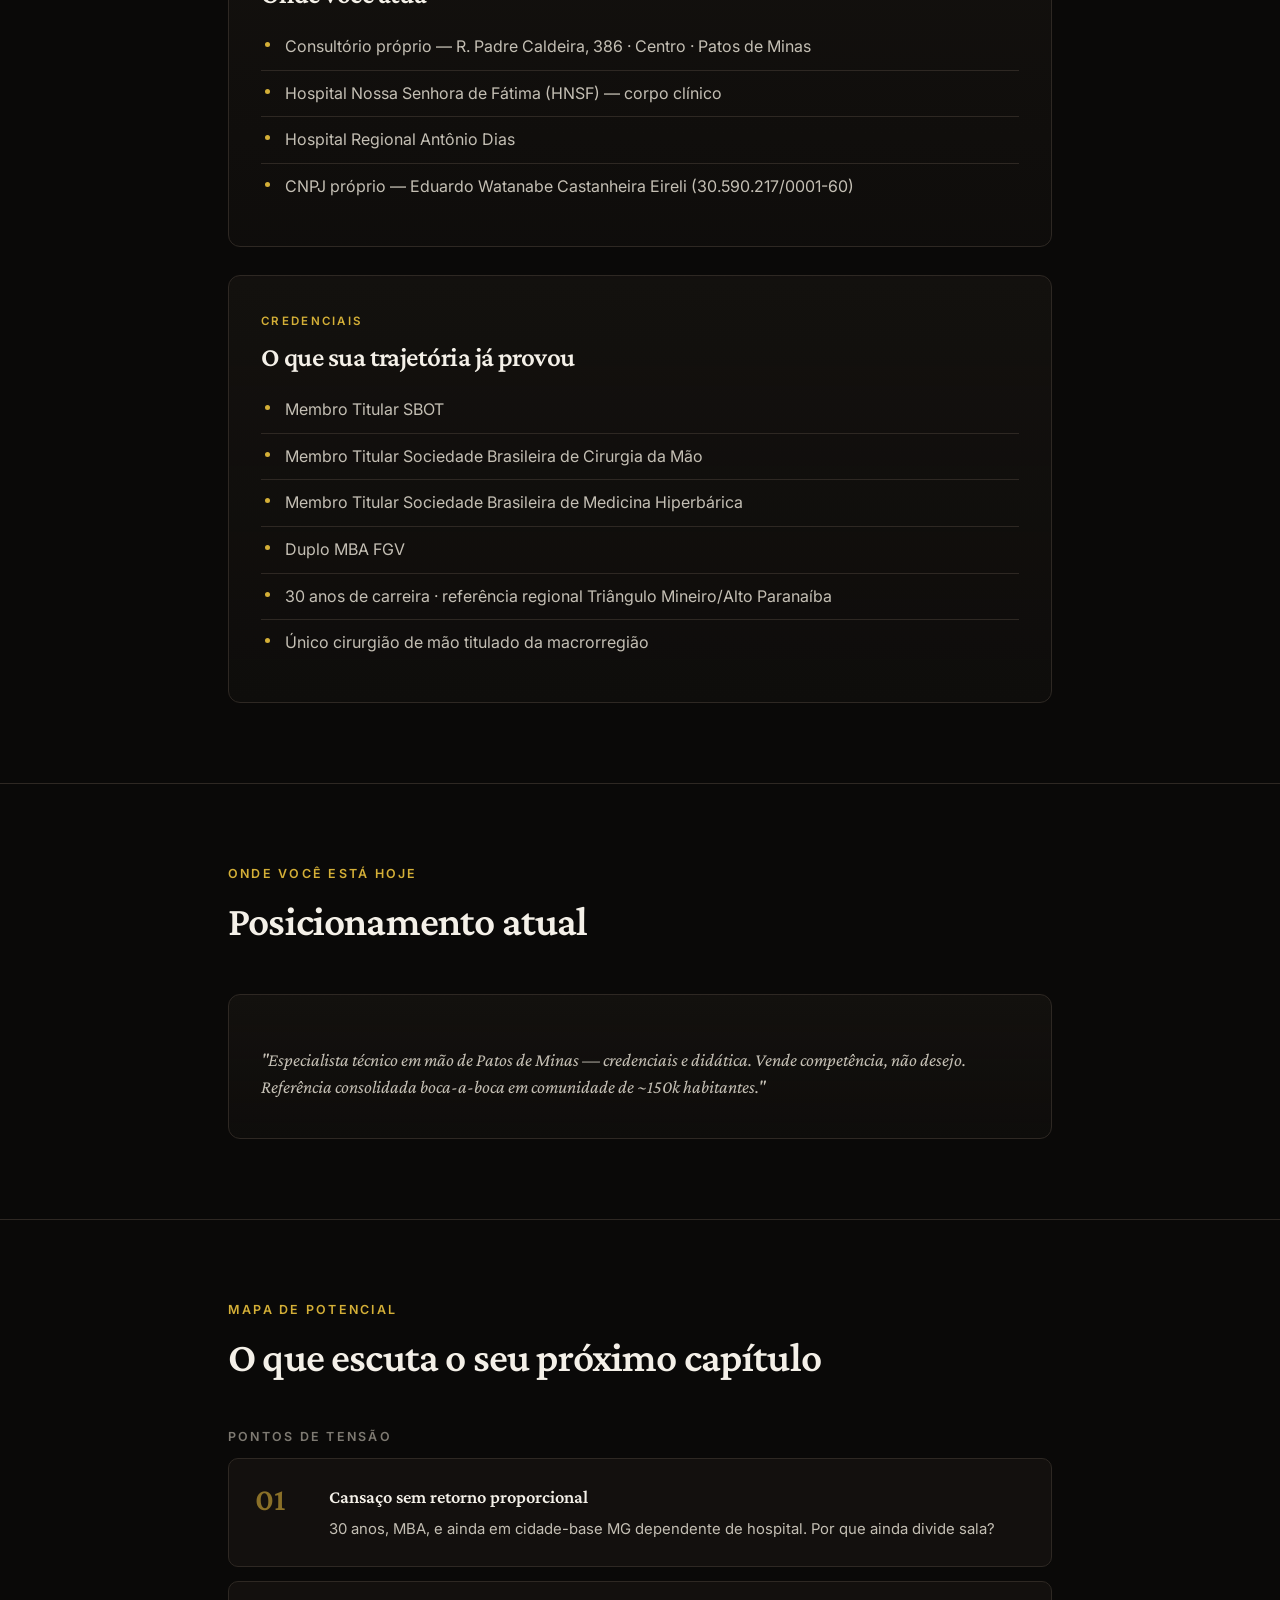
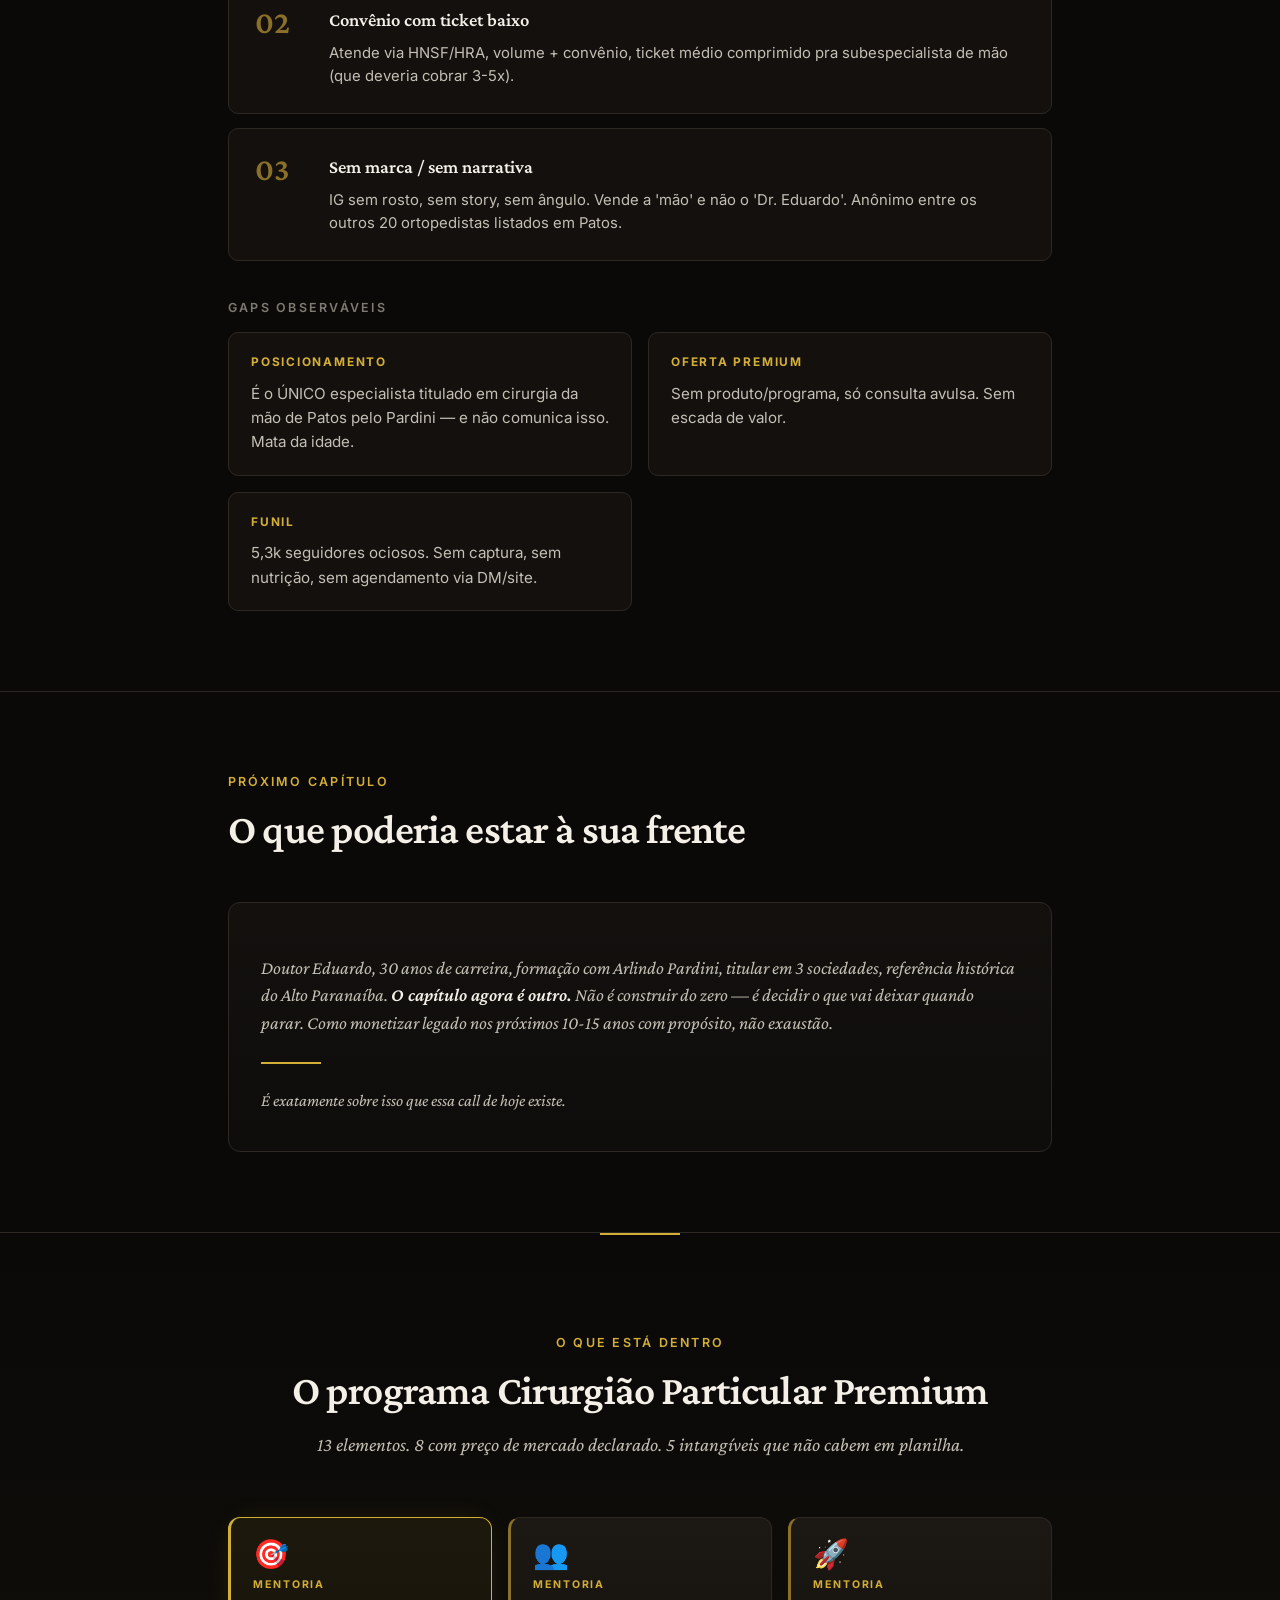
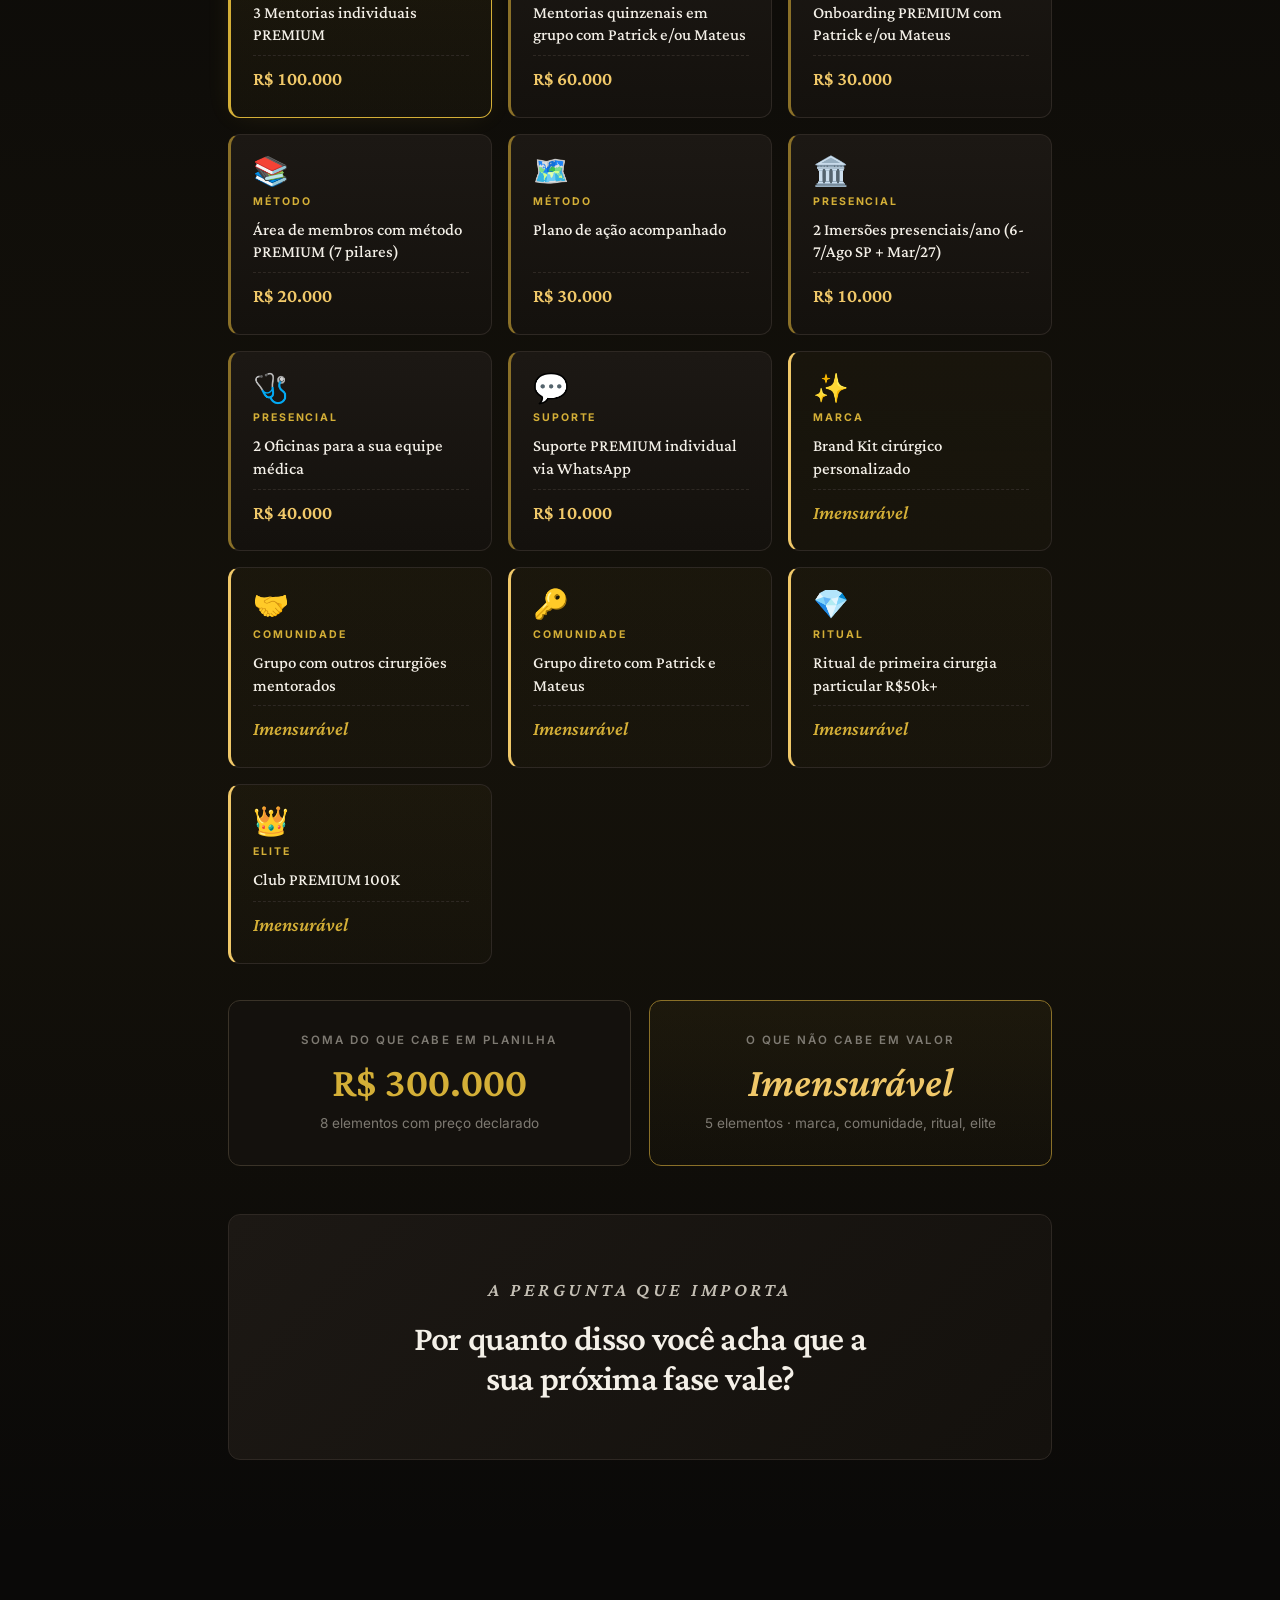
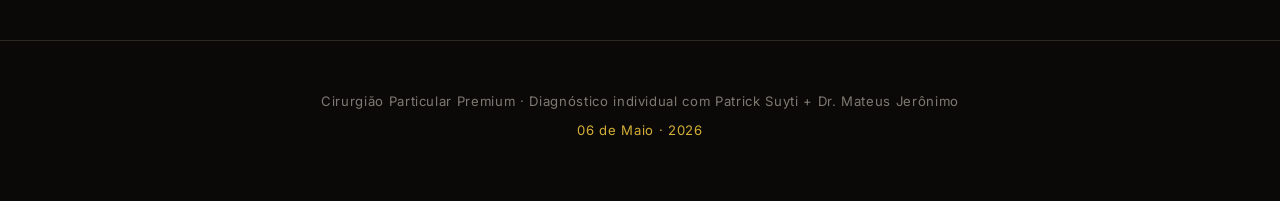
==== commit dd36b814: "Hub vira painel operacional Patrick+Mateus / 8 individuais ganham mapa visual da oferta CPP (13 elem" ====
--- a/eduardo-watanabe-castanheira.html
+++ b/eduardo-watanabe-castanheira.html
@@ -21,7 +21,7 @@
   <div class="topbar-inner">
     <a href="index.html" class="brand">
       <span class="brand-mark">CPP</span>
-      <span class="brand-text">Cirurgião Particular Premium · <span class="accent">Diagnóstico</span></span>
+      <span class="brand-text">Cirurgião Particular Premium · <span class="accent">Mapa Diagnóstico</span></span>
     </a>
     <a href="index.html" class="nav-back">← voltar ao painel</a>
   </div>
@@ -159,78 +159,115 @@
       <div class="gold-line"></div>
       <p style="font-family: var(--serif); font-size: 1.05rem; color: var(--text-2); font-style: italic;">É exatamente sobre isso que essa call de hoje existe.</p>
     </div>
-
-    <div class="cta-block">
-      <h2>06 de Maio · 17:00</h2>
-      <p>Patrick Suyti &amp; Dr. Mateus Jerônimo · 60 minutos · sua agenda</p>
-    </div>
-  </div>
-</section>
-
-<!-- ============ MODO CIRÚRGICO (Patrick + Mateus) ============ -->
-<section class="cirurgico-section cirurgico" style="display: none">
-  <div class="wrap-narrow">
-    <div class="section-head">
-      <span class="eyebrow" style="color: var(--gold)">Painel cirúrgico</span>
-      <h2>Munição para a call</h2>
-      <span class="perfil-badge aguia">ÁGUIA por estrutura · URUBU por amplificação digital</span>
-      
-      <div class="score-block">
-        <span class="score-num">82</span>
-        <span class="score-max">/100</span>
-        <span class="score-label">· Score de compra · base CPP</span>
-      </div>
-    </div>
-
-    <div class="block">
-      <span class="block-eyebrow">Por que esse perfil</span>
-      <h3>Evidências observáveis</h3>
-      <ul class="bullets">      <li>30 anos de carreira · CNPJ próprio · clínica + 2 hospitais</li>
-      <li>Único cirurgião de mão titulado da macrorregião</li>
-      <li>Triplo titular (SBOT + SBCM + SBMH)</li>
-      <li>Duplo MBA FGV — desejo de gestão visível</li>
-      <li>5,3k seguidores em 592 posts = 9 seguidores/post (ROI de conteúdo péssimo)</li>
-      <li>Pagou R$1k sinal = consciência da dor</li></ul>
-    </div>
-
-    <div class="block"><span class="block-eyebrow">Instagram · leitura</span><h3>O que o perfil te conta</h3>
-      <div class="kv">
-        <div class="k">Bio</div><div class="v">&quot;Dr. Eduardo Watanabe - Ortopedista e Traumatologista&quot; — bio expandida: &quot;Cirurgia da Mão | CRM MG 27899 | RQE 12516 | RQE 12515 | @hnsfoficial @norte.hnsf | Rua Padre Caldeira, 386, Patos de Minas&quot;</div>
-        <div class="k">Tom</div><div class="v">Educativo (túnel do carpo, dedo em gatilho, Dupuytren). Tom institucional, professoral, sem rosto-protagonista. 672 posts e só 6.808 seguidores = 10 seguidores por post (ROI de conteúdo baixo).</div>
-        <div class="k">Posts</div><div class="v">672</div>
-        <div class="k">Tagline atual</div><div class="v">&quot;Estruturas tão complexas quanto as mãos exigem cuidado especializado&quot;</div>
-      </div></div>
-
-    <div class="block">
-      <span class="block-eyebrow">Hooks de abertura · primeiros 60s</span>
-      <h3>Três entradas testadas</h3>
-      <p class="hook"><span class="hook-num">HOOK 1</span>"Eduardo, abri seu perfil agora. 27 anos de carreira, residência com Pardini, dois MBAs FGV. E a sua bio do Instagram diz &#x27;Ortopedista e Traumatologista&#x27;. Por que você se apresenta como qualquer um?"</p><p class="hook"><span class="hook-num">HOOK 2</span>"Você é provavelmente o único cirurgião de mão titulado da macrorregião de Patos. Quanto disso o paciente sabe antes de pisar no consultório?"</p><p class="hook"><span class="hook-num">HOOK 3</span>"Cara, 592 posts e 5,3 mil seguidores. Conta pra mim: o que você sente quando abre o Instagram dos seus colegas de SP?"</p>
-    </div>
-
-    <div class="block">
-      <span class="block-eyebrow">Objeções esperadas</span>
-      <h3>O que pode vir</h3>
-      <ul class="bullets">      <li>&#x27;Tenho 30 anos de carreira, já vi várias novidades de marketing&#x27;</li>
-      <li>&#x27;Patos de Minas não paga ticket de capital&#x27;</li>
-      <li>&#x27;Mentoria pra quê? Já sou referência&#x27;</li></ul>
-    </div>
-
-    <div class="block">
-      <span class="block-eyebrow">Abordagem recomendada</span>
-      <h3>Como conduzir</h3>
-      <p style="margin-top: 14px; color: var(--text-2)">Tom respeitoso (sênior). Provocação de LEGADO. NÃO tom de &#x27;aprenda do zero&#x27;. Patrick: &#x27;voce construiu uma das clínicas mais sólidas do interior de MG — mas o que isso vai virar nos próximos 10 anos? Quem vai herdar? Ou quem vai chegar e tomar?&#x27; Pitch de patamar, não de captação. Closer mais experiente do time.</p>
-    </div>
-
-    <div class="alert"><h5>Alerta de identidade</h5><p>82% confiança. Sobrenome combinado raro (japonês+português). Existe um Eduardo Alexandre Castanheira Silva (clínico geral Uberaba) que NÃO é o mesmo. Confirmação tripla: especialidade (mão) + cidade (Patos) + CNPJ + IG. Cuidado com Candidato B (Eduardo Seiji Watanabe, gineco SP) — improvável (sem IG/site).</p></div>
-
-    <div class="block">
-      <span class="block-eyebrow">Fontes</span>
-      <h3>De onde veio cada dado</h3>
-      <ul class="sources"><li><a href="https://eduardoortopedia.com.br/" target="_blank" rel="noopener">https://eduardoortopedia.com.br/</a></li>
-<li><a href="https://www.instagram.com/dr.eduardowatanabe/" target="_blank" rel="noopener">https://www.instagram.com/dr.eduardowatanabe/</a></li>
-<li><a href="https://www.hnsf.com.br/corpoclinico/view/65" target="_blank" rel="noopener">https://www.hnsf.com.br/corpoclinico/view/65</a></li>
-<li><a href="https://www.catalogo.med.br/doutor/eduardo-watanabe-castanheira-1870802.htm" target="_blank" rel="noopener">https://www.catalogo.med.br/doutor/eduardo-watanabe-castanheira-1870802.htm</a></li>
-<li><a href="https://consultas.plus/lista-de-empresas/minas-gerais/patos-de-minas/30590217000160-eduardo-watanabe-castanheira-eireli/" target="_blank" rel="noopener">https://consultas.plus/lista-de-empresas/minas-gerais/patos-de-minas/30590217000160-eduardo-watanabe-castanheira-eireli/</a></li></ul>
+  </div>
+</section>
+
+
+<section class="oferta-section">
+  <div class="wrap-narrow">
+    <div class="section-head" style="text-align: center; margin-bottom: 56px;">
+      <span class="eyebrow">O que está dentro</span>
+      <h2>O programa Cirurgião Particular Premium</h2>
+      <p style="font-family: var(--serif); font-style: italic; font-size: 1.2rem; color: var(--text-2); margin-top: 16px; max-width: 60ch; margin-left: auto; margin-right: auto;">13 elementos. 8 com preço de mercado declarado. 5 intangíveis que não cabem em planilha.</p>
+    </div>
+
+    <div class="oferta-grid">
+      <div class="oferta-card tangible highlight">
+        <div class="oferta-icon">🎯</div>
+        <div class="oferta-cat">MENTORIA</div>
+        <div class="oferta-nome">3 Mentorias individuais PREMIUM</div>
+        <div class="oferta-valor">R$ 100.000</div>
+      </div>
+      <div class="oferta-card tangible">
+        <div class="oferta-icon">👥</div>
+        <div class="oferta-cat">MENTORIA</div>
+        <div class="oferta-nome">Mentorias quinzenais em grupo com Patrick e/ou Mateus</div>
+        <div class="oferta-valor">R$ 60.000</div>
+      </div>
+      <div class="oferta-card tangible">
+        <div class="oferta-icon">🚀</div>
+        <div class="oferta-cat">MENTORIA</div>
+        <div class="oferta-nome">Onboarding PREMIUM com Patrick e/ou Mateus</div>
+        <div class="oferta-valor">R$ 30.000</div>
+      </div>
+      <div class="oferta-card tangible">
+        <div class="oferta-icon">📚</div>
+        <div class="oferta-cat">MÉTODO</div>
+        <div class="oferta-nome">Área de membros com método PREMIUM (7 pilares)</div>
+        <div class="oferta-valor">R$ 20.000</div>
+      </div>
+      <div class="oferta-card tangible">
+        <div class="oferta-icon">🗺️</div>
+        <div class="oferta-cat">MÉTODO</div>
+        <div class="oferta-nome">Plano de ação acompanhado</div>
+        <div class="oferta-valor">R$ 30.000</div>
+      </div>
+      <div class="oferta-card tangible">
+        <div class="oferta-icon">🏛️</div>
+        <div class="oferta-cat">PRESENCIAL</div>
+        <div class="oferta-nome">2 Imersões presenciais/ano (6-7/Ago SP + Mar/27)</div>
+        <div class="oferta-valor">R$ 10.000</div>
+      </div>
+      <div class="oferta-card tangible">
+        <div class="oferta-icon">🩺</div>
+        <div class="oferta-cat">PRESENCIAL</div>
+        <div class="oferta-nome">2 Oficinas para a sua equipe médica</div>
+        <div class="oferta-valor">R$ 40.000</div>
+      </div>
+      <div class="oferta-card tangible">
+        <div class="oferta-icon">💬</div>
+        <div class="oferta-cat">SUPORTE</div>
+        <div class="oferta-nome">Suporte PREMIUM individual via WhatsApp</div>
+        <div class="oferta-valor">R$ 10.000</div>
+      </div>
+      <div class="oferta-card imensuravel">
+        <div class="oferta-icon">✨</div>
+        <div class="oferta-cat">MARCA</div>
+        <div class="oferta-nome">Brand Kit cirúrgico personalizado</div>
+        <div class="oferta-valor">Imensurável</div>
+      </div>
+      <div class="oferta-card imensuravel">
+        <div class="oferta-icon">🤝</div>
+        <div class="oferta-cat">COMUNIDADE</div>
+        <div class="oferta-nome">Grupo com outros cirurgiões mentorados</div>
+        <div class="oferta-valor">Imensurável</div>
+      </div>
+      <div class="oferta-card imensuravel">
+        <div class="oferta-icon">🔑</div>
+        <div class="oferta-cat">COMUNIDADE</div>
+        <div class="oferta-nome">Grupo direto com Patrick e Mateus</div>
+        <div class="oferta-valor">Imensurável</div>
+      </div>
+      <div class="oferta-card imensuravel">
+        <div class="oferta-icon">💎</div>
+        <div class="oferta-cat">RITUAL</div>
+        <div class="oferta-nome">Ritual de primeira cirurgia particular R$50k+</div>
+        <div class="oferta-valor">Imensurável</div>
+      </div>
+      <div class="oferta-card imensuravel">
+        <div class="oferta-icon">👑</div>
+        <div class="oferta-cat">ELITE</div>
+        <div class="oferta-nome">Club PREMIUM 100K</div>
+        <div class="oferta-valor">Imensurável</div>
+      </div>
+    </div>
+
+    <div class="oferta-totals">
+      <div class="oferta-total">
+        <div class="oferta-total-label">Soma do que cabe em planilha</div>
+        <div class="oferta-total-value">R$ 300.000</div>
+        <div class="oferta-total-sub">8 elementos com preço declarado</div>
+      </div>
+      <div class="oferta-total intangible">
+        <div class="oferta-total-label">O que não cabe em valor</div>
+        <div class="oferta-total-value gold">Imensurável</div>
+        <div class="oferta-total-sub">5 elementos · marca, comunidade, ritual, elite</div>
+      </div>
+    </div>
+
+    <div class="cta-block" style="margin-top: 48px;">
+      <p class="eyebrow" style="margin-bottom: 12px;">A pergunta que importa</p>
+      <h2 style="color: var(--text); font-size: clamp(1.6rem, 3vw, 2.2rem); max-width: 22ch; margin: 0 auto;">Por quanto disso você acha que a sua próxima fase vale?</h2>
     </div>
   </div>
 </section>
@@ -242,26 +279,6 @@
     <p class="gold" style="margin-top:8px">06 de Maio · 2026</p>
   </div>
 </footer>
-<button class="cirurgico-toggle" onclick="toggleModo()">Modo cirúrgico</button>
-<script>
-function toggleModo() {
-  document.body.classList.toggle('cirurgico-on');
-  const url = new URL(window.location);
-  if (document.body.classList.contains('cirurgico-on')) {
-    url.searchParams.set('modo','cirurgico');
-  } else {
-    url.searchParams.delete('modo');
-  }
-  history.replaceState(null,'',url);
-}
-const params = new URLSearchParams(window.location.search);
-if (params.get('modo') === 'cirurgico') document.body.classList.add('cirurgico-on');
-document.addEventListener('keydown', function(e) {
-  if ((e.key === 'c' || e.key === 'C') && !e.ctrlKey && !e.metaKey && !e.altKey && document.activeElement.tagName !== 'INPUT' && document.activeElement.tagName !== 'TEXTAREA') {
-    toggleModo();
-  }
-});
-</script>
 </body>
 </html>
 
--- a/style.css
+++ b/style.css
@@ -378,3 +378,198 @@
 
 /* hub: heading */
 .hub-grid-head { display: flex; align-items: baseline; justify-content: space-between; margin-bottom: 24px; flex-wrap: wrap; gap: 16px; }
+
+/* ============== PAINEL OPERACIONAL (hub interno) ============== */
+.ops-badge {
+  font-family: var(--sans); font-size: 0.72rem; letter-spacing: 0.14em; text-transform: uppercase;
+  color: var(--gold); padding: 6px 14px; border: 1px solid var(--gold-dark); border-radius: 100px;
+  background: rgba(212,175,55,0.05);
+}
+
+.quick-nav {
+  display: flex; flex-wrap: wrap; gap: 8px; padding: 18px 22px;
+  background: var(--bg-2); border: 1px solid var(--border); border-radius: 12px;
+}
+.quick-nav-link {
+  display: flex; align-items: center; gap: 10px;
+  padding: 8px 14px; background: var(--bg-3); border: 1px solid var(--border); border-radius: 100px;
+  font-size: 0.82rem; color: var(--text-2); text-decoration: none; transition: all .2s;
+}
+.quick-nav-link:hover { border-color: var(--gold-dark); color: var(--gold); }
+.qn-time { font-family: var(--serif); font-weight: 600; color: var(--gold); }
+.qn-dot { width: 8px; height: 8px; border-radius: 50%; }
+.qn-dot.aguia { background: var(--gold-bright); box-shadow: 0 0 8px var(--gold); }
+.qn-dot.gaviao { background: var(--success); }
+.qn-dot.urubu { background: var(--info); }
+.qn-dot.pato { background: var(--text-3); }
+.qn-dot.incerto { background: var(--danger); }
+
+.op-card {
+  background: linear-gradient(180deg, var(--bg-2), var(--bg-3));
+  border: 1px solid var(--border);
+  border-radius: 16px;
+  padding: 28px 30px;
+  margin-bottom: 28px;
+  scroll-margin-top: 100px;
+}
+.op-card-head {
+  display: grid; grid-template-columns: auto 1fr auto; gap: 24px; align-items: center;
+  padding-bottom: 20px; border-bottom: 1px solid var(--border); margin-bottom: 22px;
+}
+.op-time {
+  font-family: var(--serif); font-size: 2.4rem; color: var(--gold); font-weight: 600; line-height: 1;
+  font-feature-settings: "tnum"; padding-right: 24px; border-right: 1px solid var(--border);
+}
+.op-id h3 { margin-bottom: 8px; line-height: 1.1; }
+.op-meta { display: flex; flex-wrap: wrap; gap: 8px 14px; align-items: center; font-size: 0.85rem; }
+.op-perfil {
+  font-size: 0.7rem; letter-spacing: 0.15em; text-transform: uppercase; font-weight: 700;
+  padding: 3px 10px; border-radius: 100px; border: 1px solid currentColor;
+}
+.op-perfil.aguia { color: var(--gold-bright); }
+.op-perfil.gaviao { color: var(--success); }
+.op-perfil.urubu { color: var(--info); }
+.op-perfil.pato { color: var(--text-3); }
+.op-perfil.incerto { color: var(--danger); }
+.op-score {
+  font-family: var(--serif); font-size: 1.3rem; color: var(--gold); font-weight: 600;
+  padding: 0 8px; border-radius: 6px; background: rgba(212,175,55,0.08);
+  font-feature-settings: "tnum";
+}
+.op-score.muted { color: var(--text-4); background: transparent; }
+.op-spec { color: var(--text-2); }
+.op-loc { color: var(--text-3); }
+.op-link-mapa {
+  font-family: var(--sans); font-size: 0.78rem; color: var(--gold-soft);
+  padding: 8px 14px; border: 1px solid var(--gold-dark); border-radius: 100px;
+  text-decoration: none; transition: all .2s; white-space: nowrap;
+}
+.op-link-mapa:hover { background: rgba(212,175,55,0.08); color: var(--gold-bright); }
+
+.op-correcao, .op-alerta {
+  margin-bottom: 14px; padding: 10px 16px; border-radius: 8px;
+  font-size: 0.85rem; line-height: 1.5;
+}
+.op-correcao { background: rgba(212,175,55,0.05); border: 1px solid var(--gold-dark); color: var(--text-2); }
+.op-alerta { background: rgba(224, 123, 103, 0.05); border: 1px solid var(--danger); color: var(--text-2); }
+
+.op-grid {
+  display: grid; grid-template-columns: 1fr 1fr; gap: 18px;
+}
+.op-block-wide { grid-column: 1 / -1; }
+@media (max-width: 720px) {
+  .op-grid { grid-template-columns: 1fr; }
+  .op-card-head { grid-template-columns: auto 1fr; }
+  .op-link-mapa { grid-column: 1/-1; text-align: center; margin-top: 8px; }
+  .op-time { font-size: 1.8rem; padding-right: 16px; }
+}
+
+.op-block {
+  background: rgba(28, 24, 20, 0.5);
+  border: 1px solid var(--border); border-radius: 10px;
+  padding: 18px 20px;
+}
+.op-block h5 {
+  font-family: var(--sans); font-size: 0.74rem; letter-spacing: 0.15em; text-transform: uppercase;
+  color: var(--gold); font-weight: 700; margin-bottom: 12px;
+}
+.op-p { color: var(--text-2); font-size: 0.92rem; line-height: 1.6; }
+.op-num { padding-left: 18px; }
+.op-num li { color: var(--text-2); font-size: 0.92rem; padding: 4px 0; }
+.op-bul { list-style: none; padding: 0; }
+.op-bul li {
+  position: relative; padding: 6px 0 6px 18px; color: var(--text-2); font-size: 0.92rem; line-height: 1.55;
+}
+.op-bul li::before {
+  content: '·'; color: var(--gold); position: absolute; left: 4px; top: 2px; font-size: 1.4rem;
+}
+.op-bul li strong { color: var(--text); }
+.op-kv { display: grid; grid-template-columns: 100px 1fr; gap: 10px 14px; font-size: 0.88rem; }
+.op-kv .k { color: var(--text-3); font-size: 0.78rem; }
+.op-kv .v { color: var(--text-2); }
+.op-kv .v.small { font-size: 0.82rem; }
+.op-link { color: var(--gold-soft); }
+.op-link:hover { color: var(--gold-bright); }
+
+.op-hook {
+  border-left: 2px solid var(--gold); padding: 8px 0 8px 16px;
+  font-family: var(--serif); font-style: italic; font-size: 0.95rem; color: var(--text);
+  margin: 8px 0;
+}
+
+/* ============== MAPA DA OFERTA (CTA pitch nas individuais) ============== */
+.oferta-section {
+  padding: 100px 0 100px;
+  background: linear-gradient(180deg, transparent, rgba(212,175,55,0.03) 30%, rgba(212,175,55,0.05) 60%, transparent);
+  border-top: 1px solid var(--border);
+  position: relative;
+}
+.oferta-section::before {
+  content: ''; position: absolute; top: 0; left: 50%; transform: translateX(-50%);
+  width: 80px; height: 2px; background: var(--gold);
+}
+
+.oferta-grid {
+  display: grid; grid-template-columns: repeat(auto-fill, minmax(260px, 1fr));
+  gap: 16px; margin-top: 16px;
+}
+.oferta-card {
+  background: linear-gradient(180deg, var(--bg-3), var(--bg-2));
+  border: 1px solid var(--border); border-radius: 12px;
+  padding: 22px 22px;
+  display: flex; flex-direction: column; gap: 8px;
+  position: relative; transition: all .2s;
+  min-height: 180px;
+}
+.oferta-card.tangible { border-left: 3px solid var(--gold-dark); }
+.oferta-card.imensuravel {
+  border-left: 3px solid var(--gold-bright);
+  background: linear-gradient(180deg, rgba(212,175,55,0.04), rgba(212,175,55,0.02));
+}
+.oferta-card.highlight {
+  background: linear-gradient(180deg, rgba(212,175,55,0.08), rgba(212,175,55,0.03));
+  border-color: var(--gold);
+  box-shadow: 0 0 30px -10px rgba(212,175,55,0.2);
+}
+.oferta-card:hover { transform: translateY(-2px); border-color: var(--gold-dark); }
+.oferta-icon { font-size: 1.8rem; line-height: 1; }
+.oferta-cat {
+  font-family: var(--sans); font-size: 0.66rem; letter-spacing: 0.18em; text-transform: uppercase;
+  color: var(--gold); font-weight: 700;
+}
+.oferta-nome {
+  font-family: var(--serif); font-size: 1.05rem; color: var(--text); line-height: 1.35; font-weight: 500;
+  flex-grow: 1;
+}
+.oferta-valor {
+  font-family: var(--serif); font-size: 1.2rem; color: var(--gold-bright); font-weight: 600;
+  font-feature-settings: "tnum"; margin-top: auto; padding-top: 8px; border-top: 1px dashed var(--border);
+}
+.oferta-card.imensuravel .oferta-valor { font-style: italic; color: var(--gold); }
+
+.oferta-totals {
+  display: grid; grid-template-columns: 1fr 1fr; gap: 18px; margin-top: 36px;
+}
+@media (max-width: 720px) { .oferta-totals { grid-template-columns: 1fr; } }
+.oferta-total {
+  text-align: center;
+  background: var(--bg-2); border: 1px solid var(--border-2); border-radius: 12px;
+  padding: 30px 24px;
+}
+.oferta-total.intangible {
+  background: linear-gradient(180deg, rgba(212,175,55,0.06), rgba(212,175,55,0.02));
+  border-color: var(--gold-dark);
+}
+.oferta-total-label {
+  font-size: 0.72rem; letter-spacing: 0.18em; text-transform: uppercase; color: var(--text-3); font-weight: 600;
+  margin-bottom: 12px;
+}
+.oferta-total-value {
+  font-family: var(--serif); font-size: 2.6rem; color: var(--gold); font-weight: 600;
+  line-height: 1; font-feature-settings: "tnum";
+}
+.oferta-total-value.gold { color: var(--gold-bright); font-style: italic; }
+.oferta-total-sub { font-size: 0.85rem; color: var(--text-3); margin-top: 10px; }
+
+/* ajustar topbar interna pra link operacional */
+.brand-text .accent { color: var(--gold); }
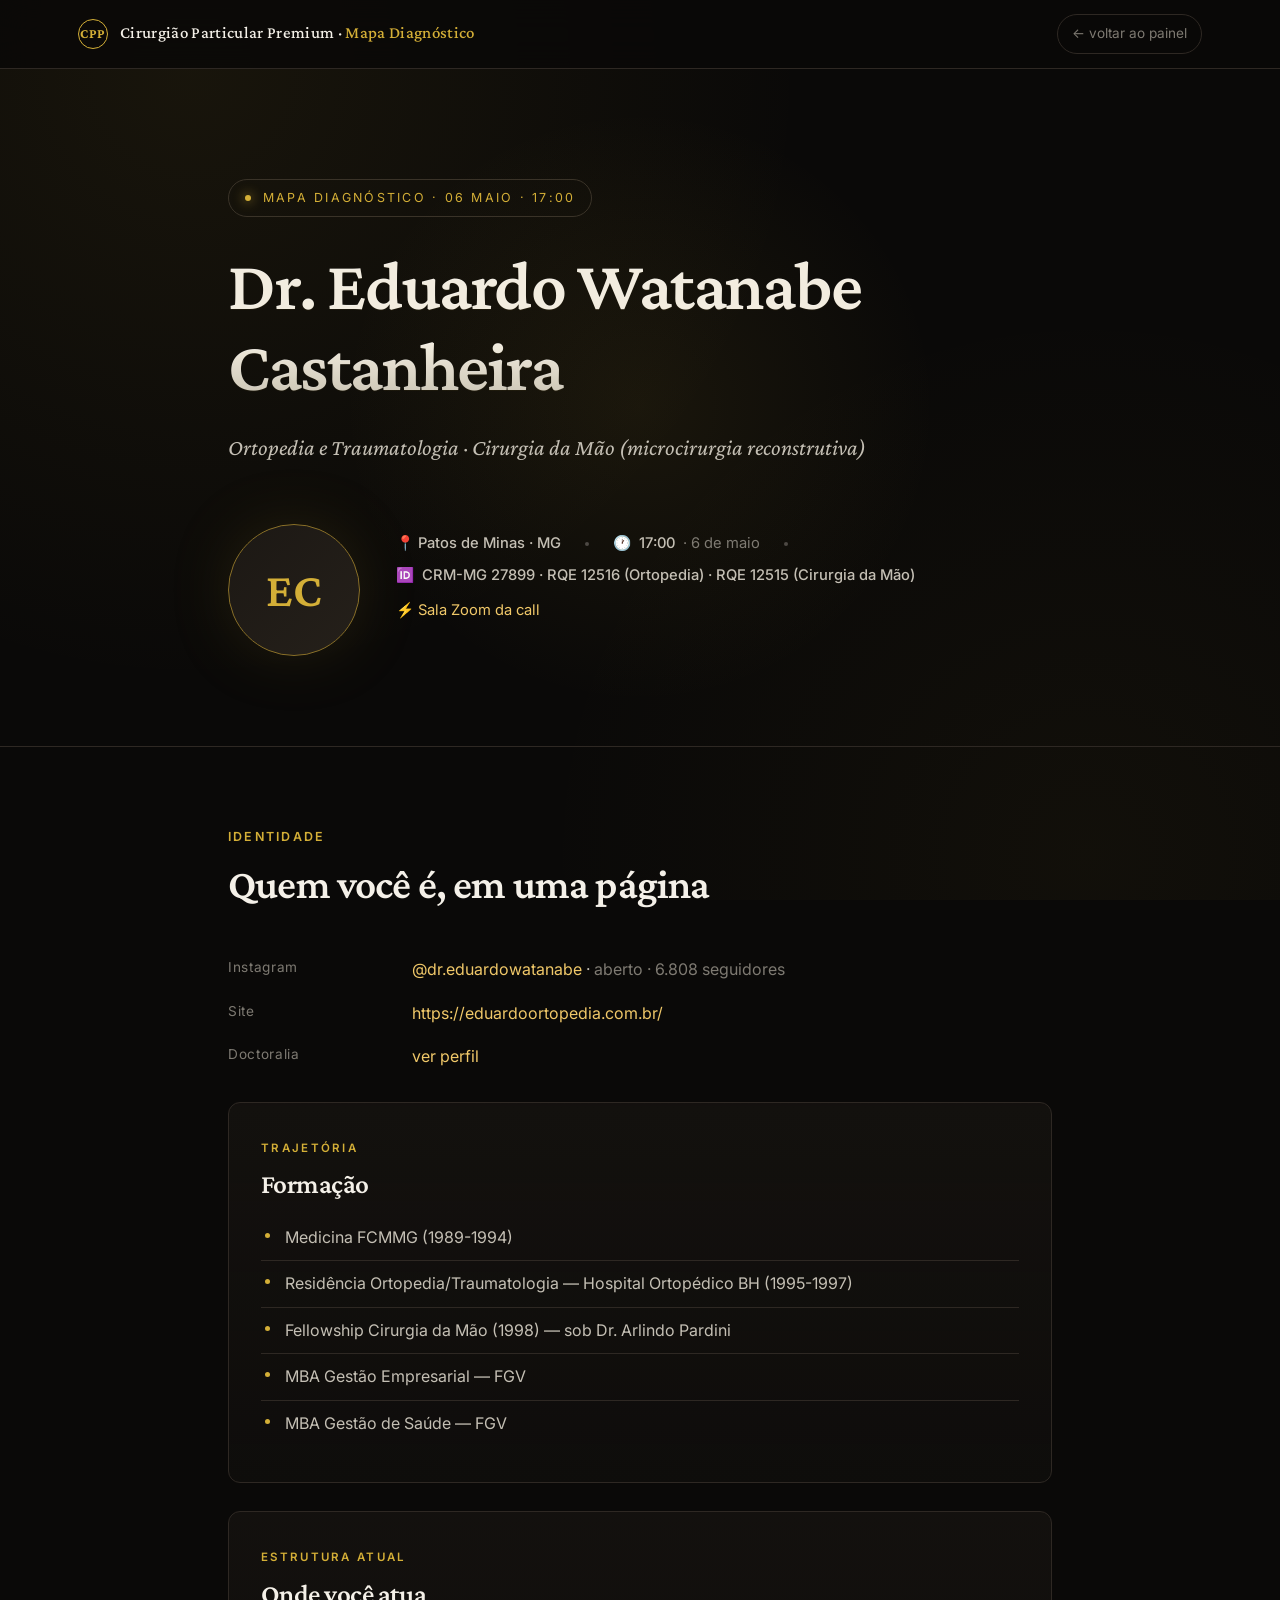
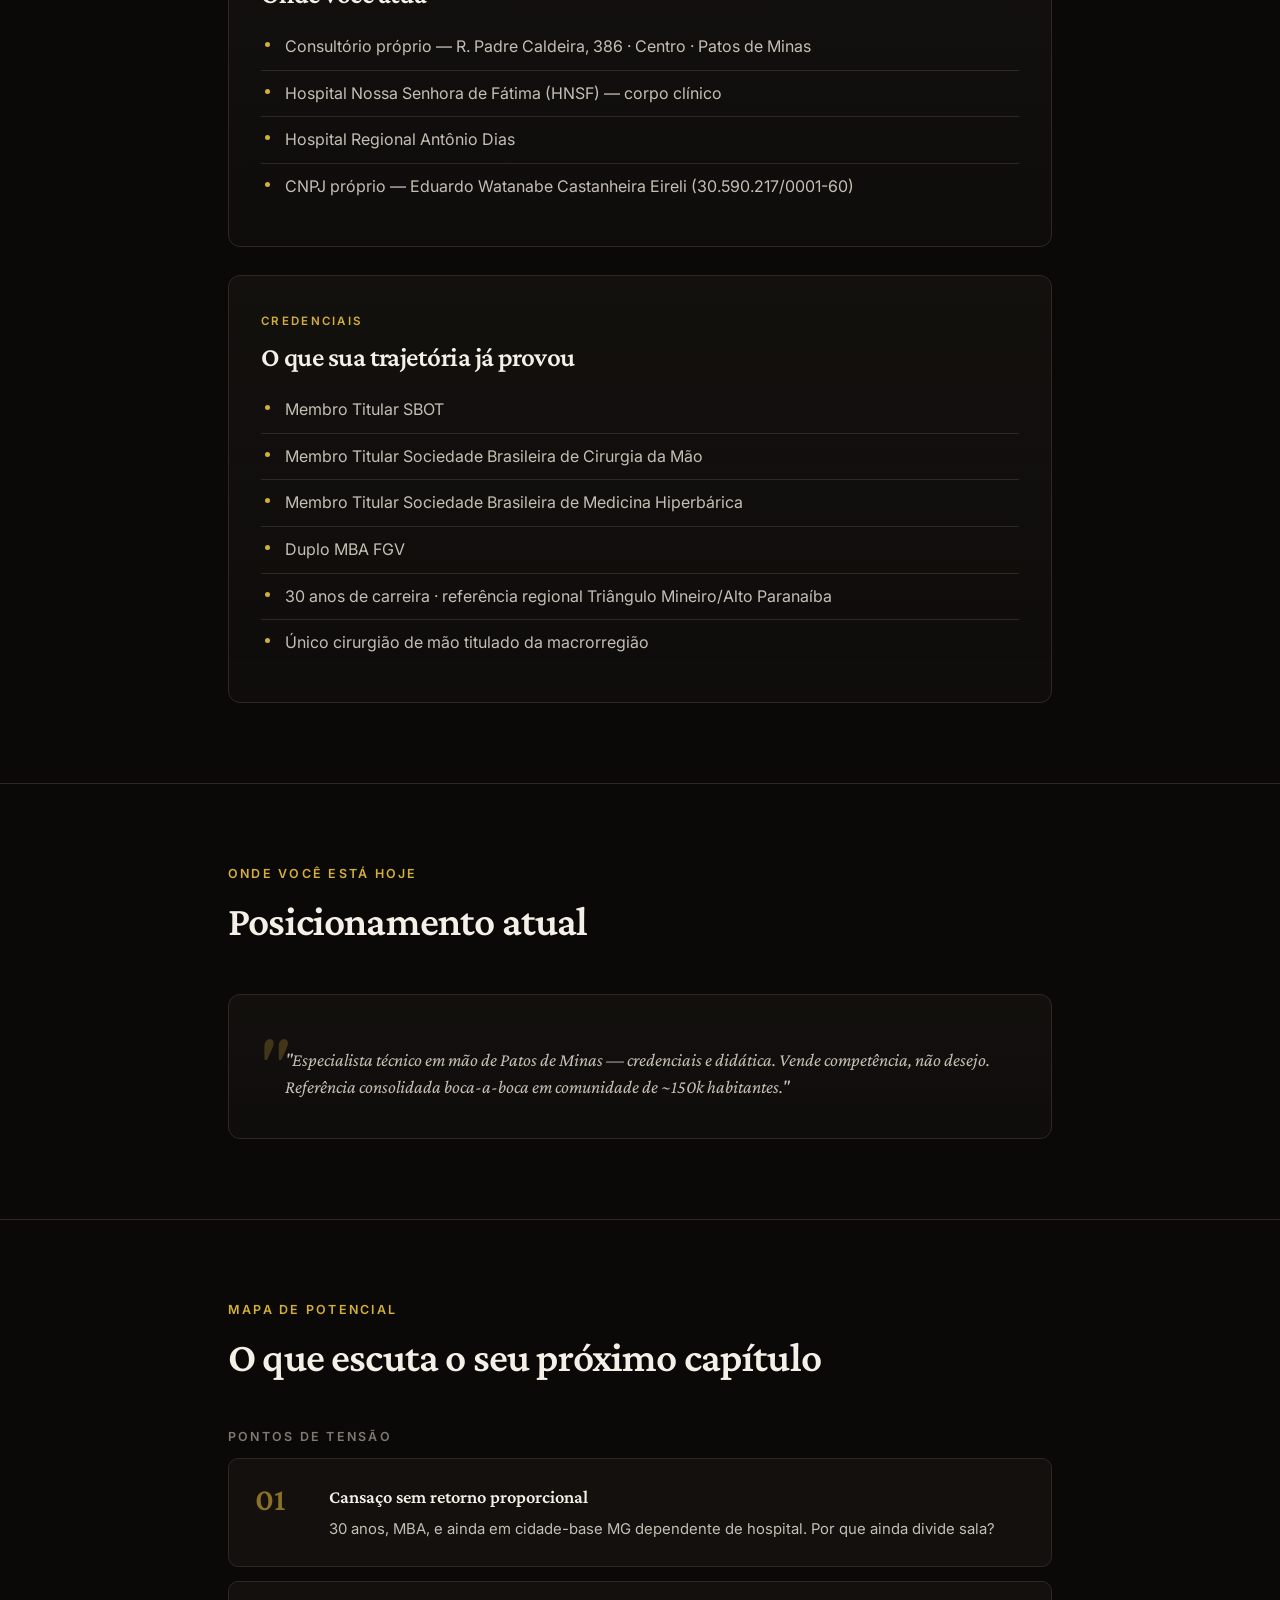
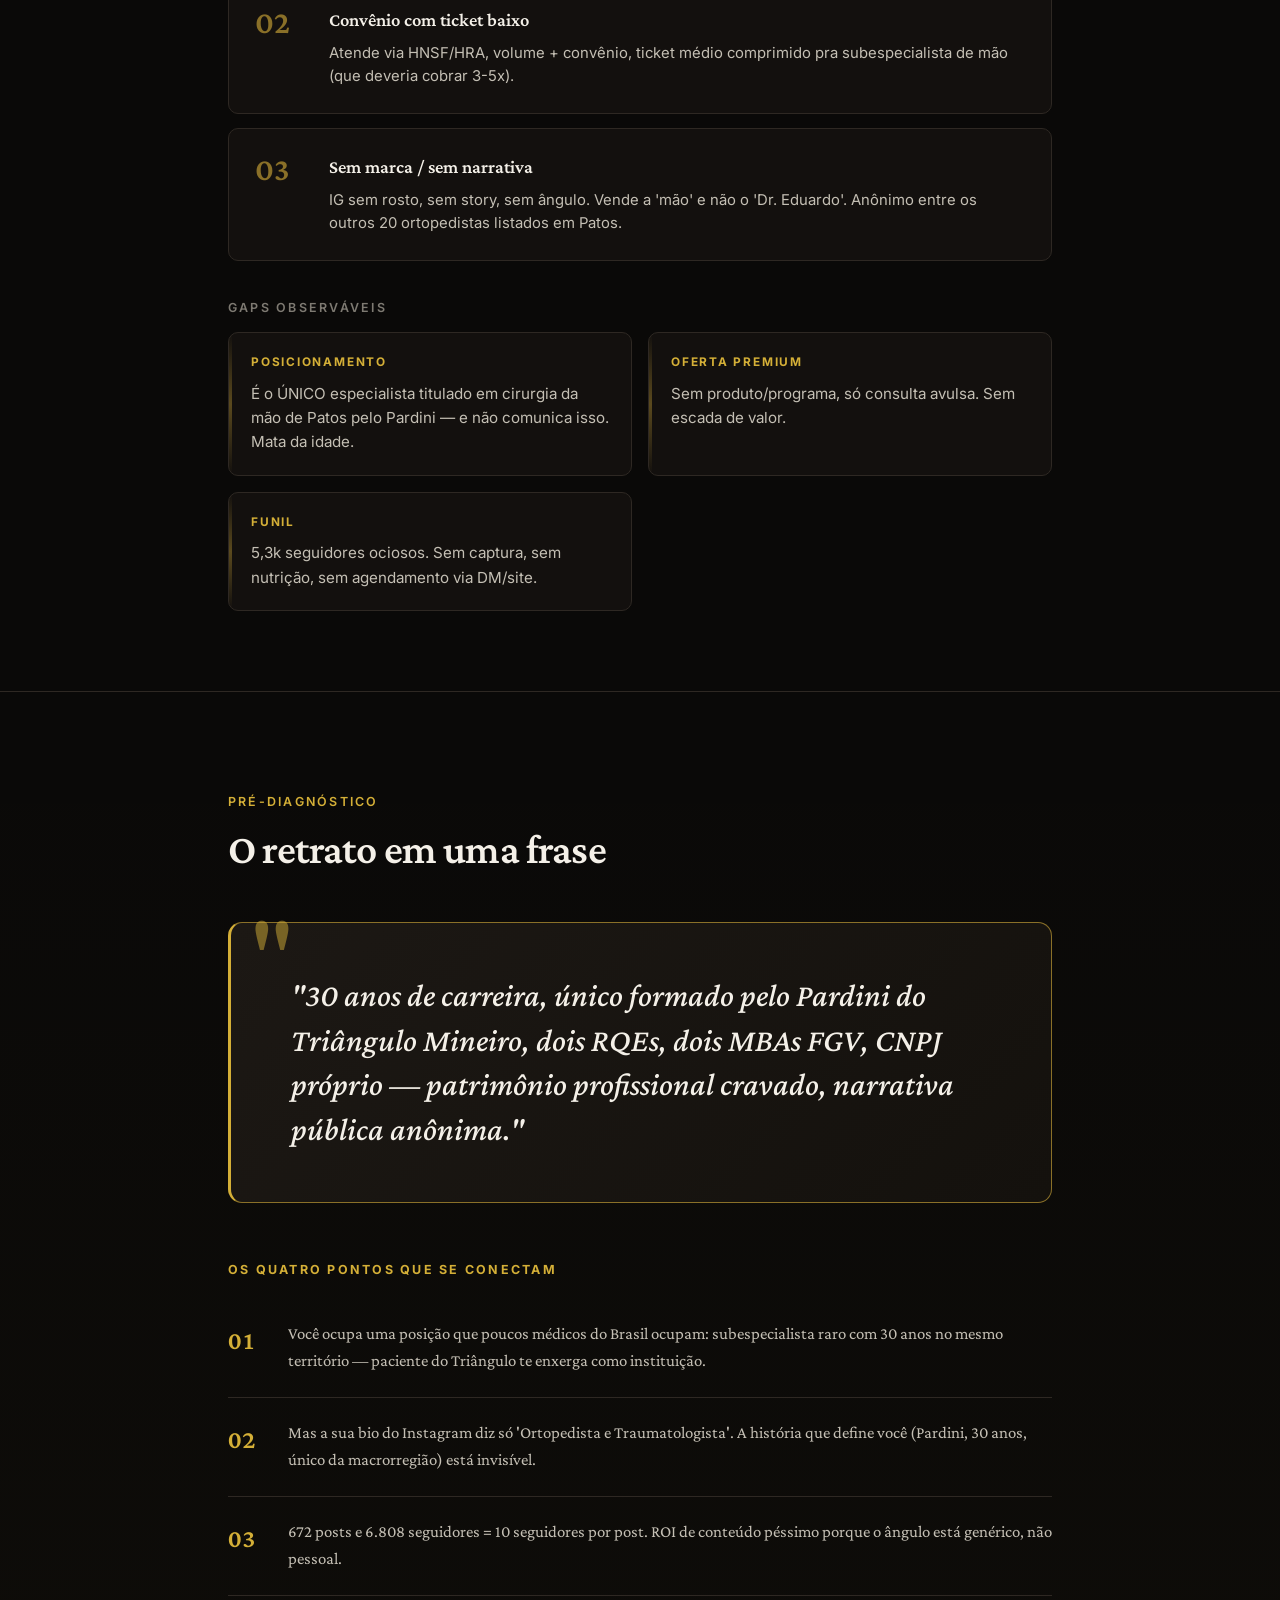
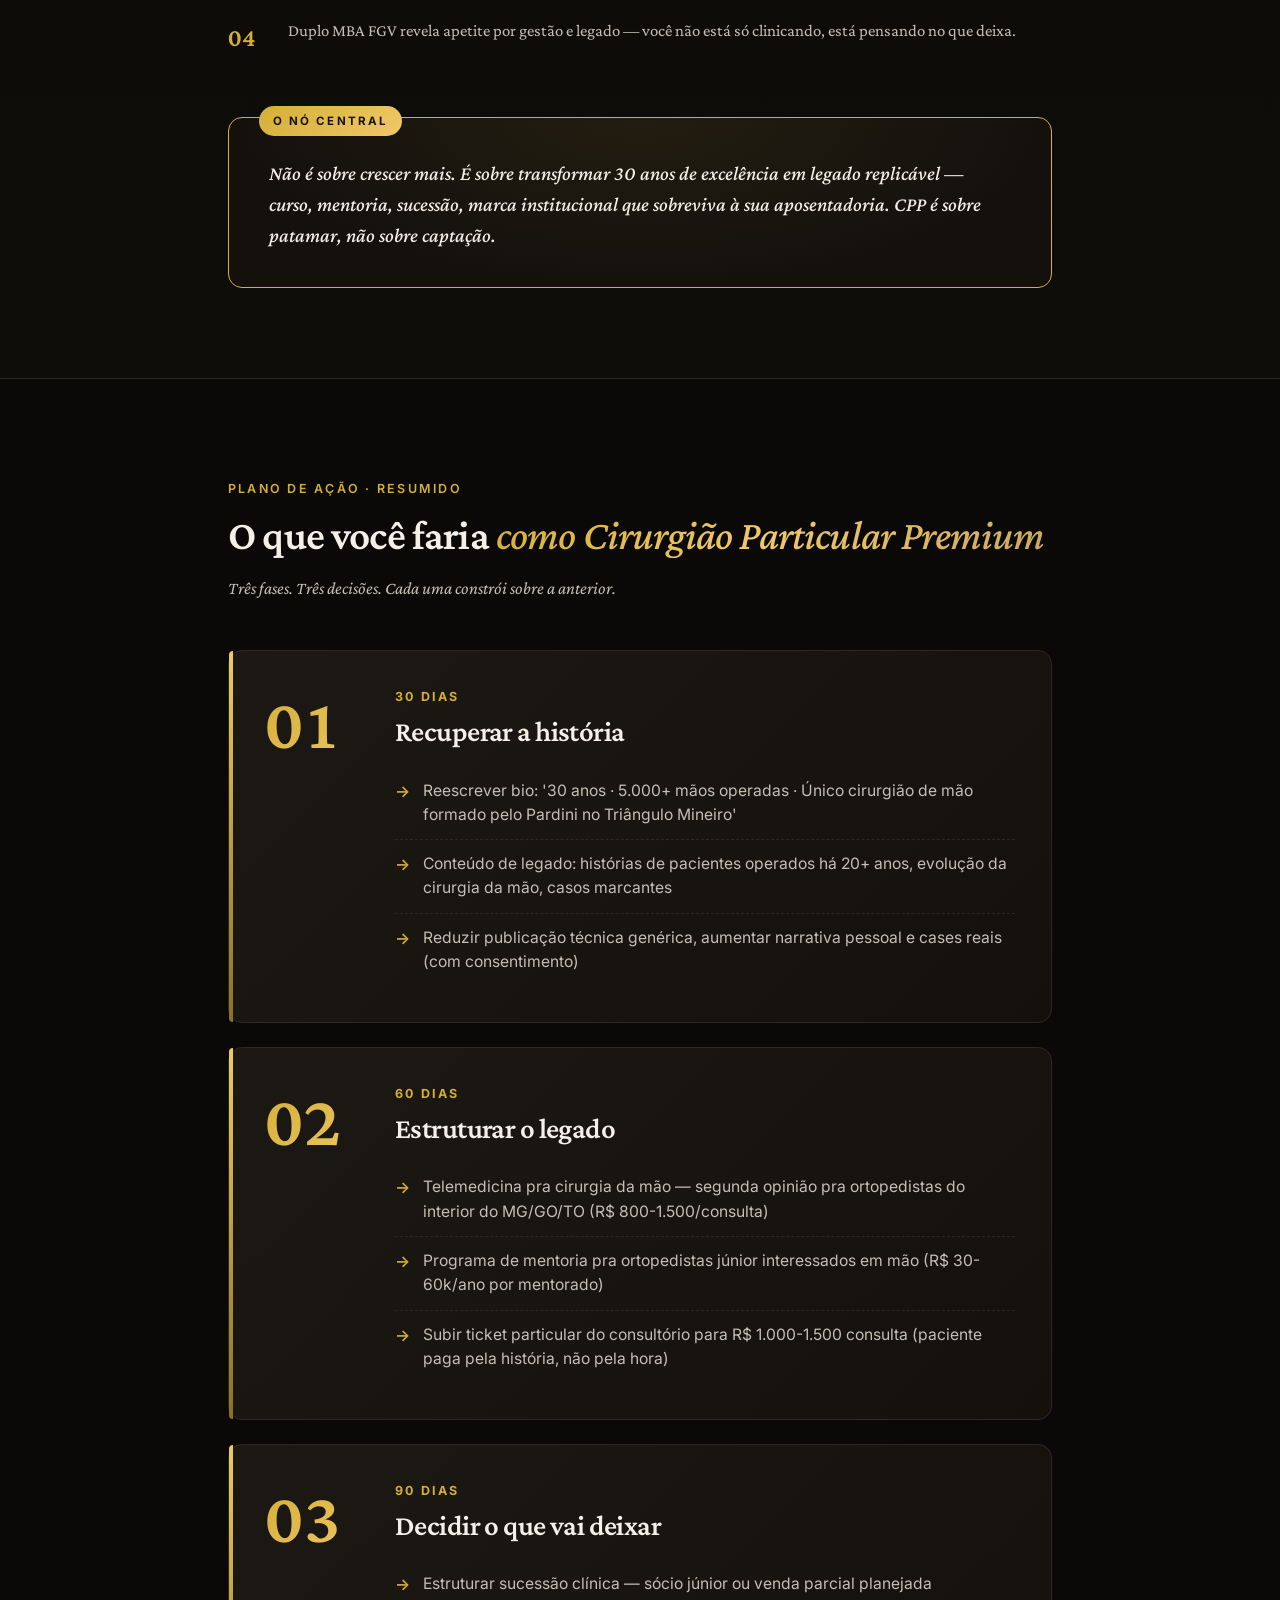
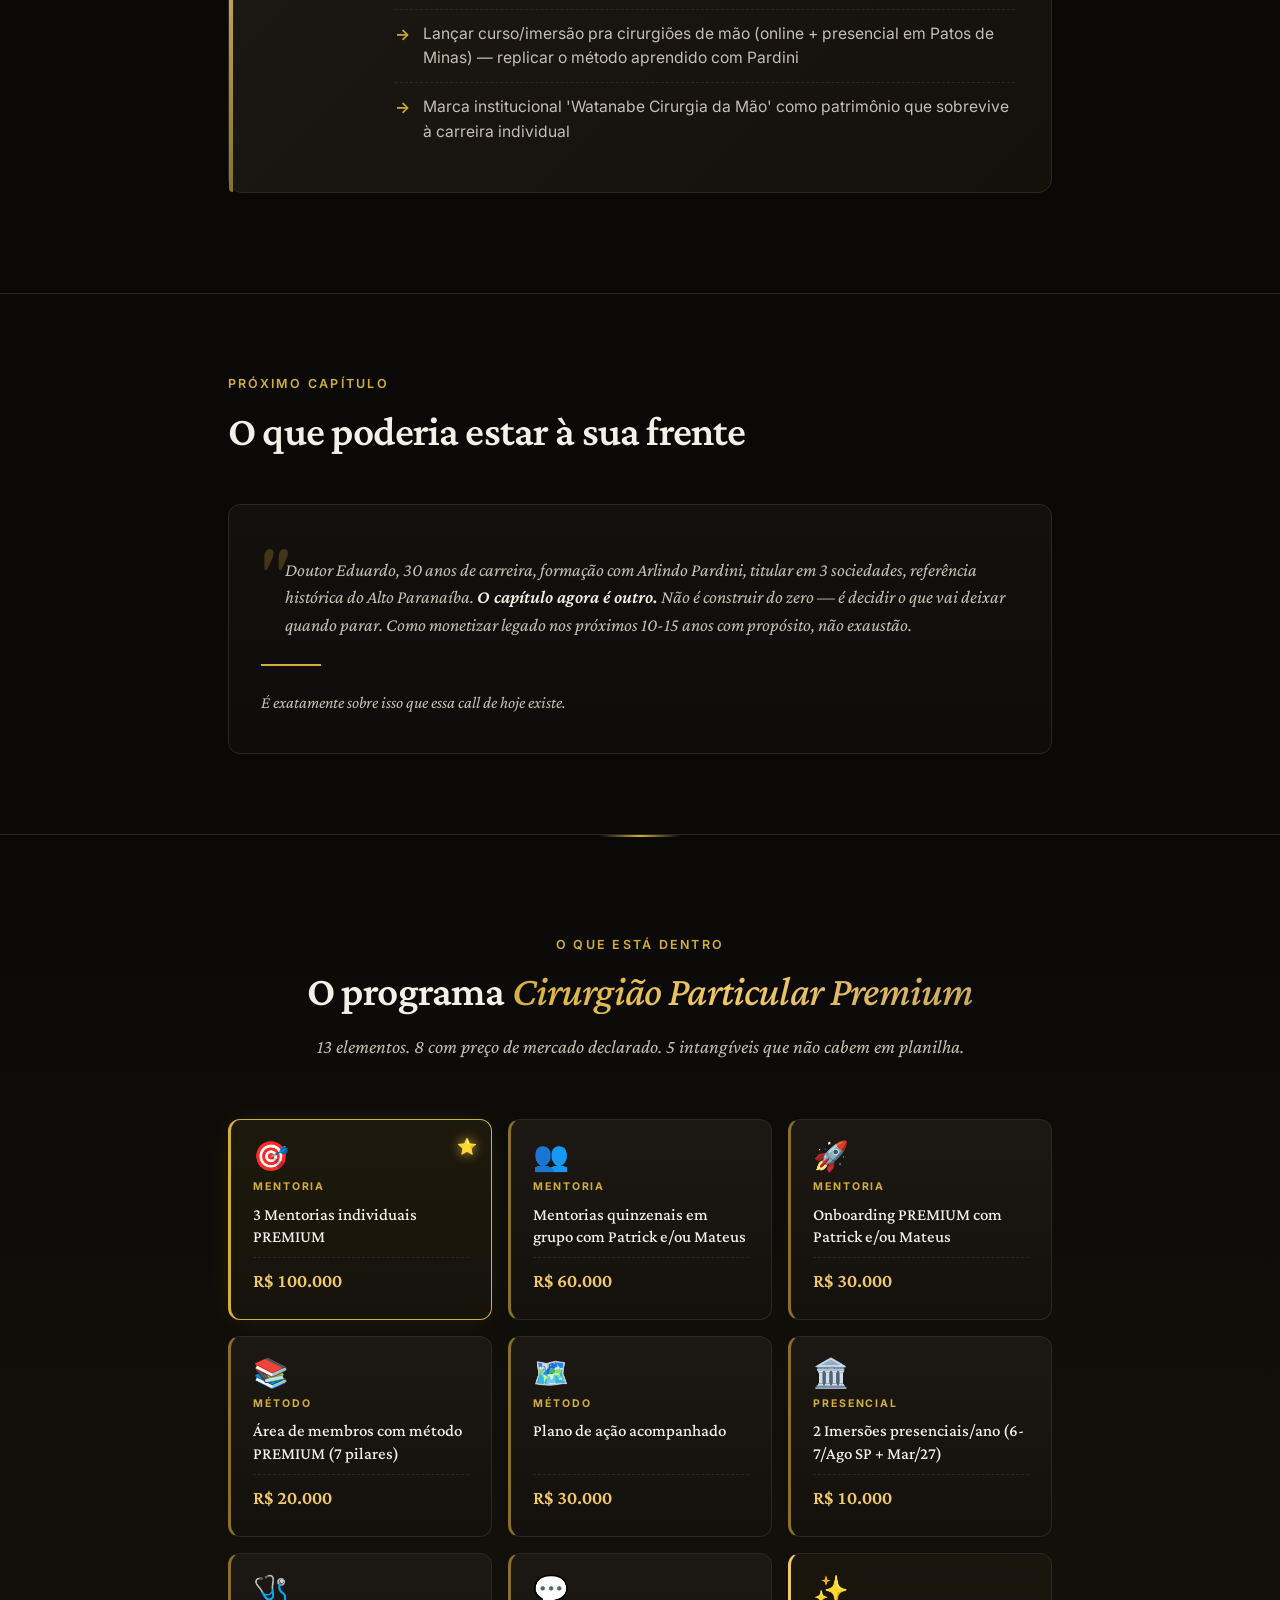
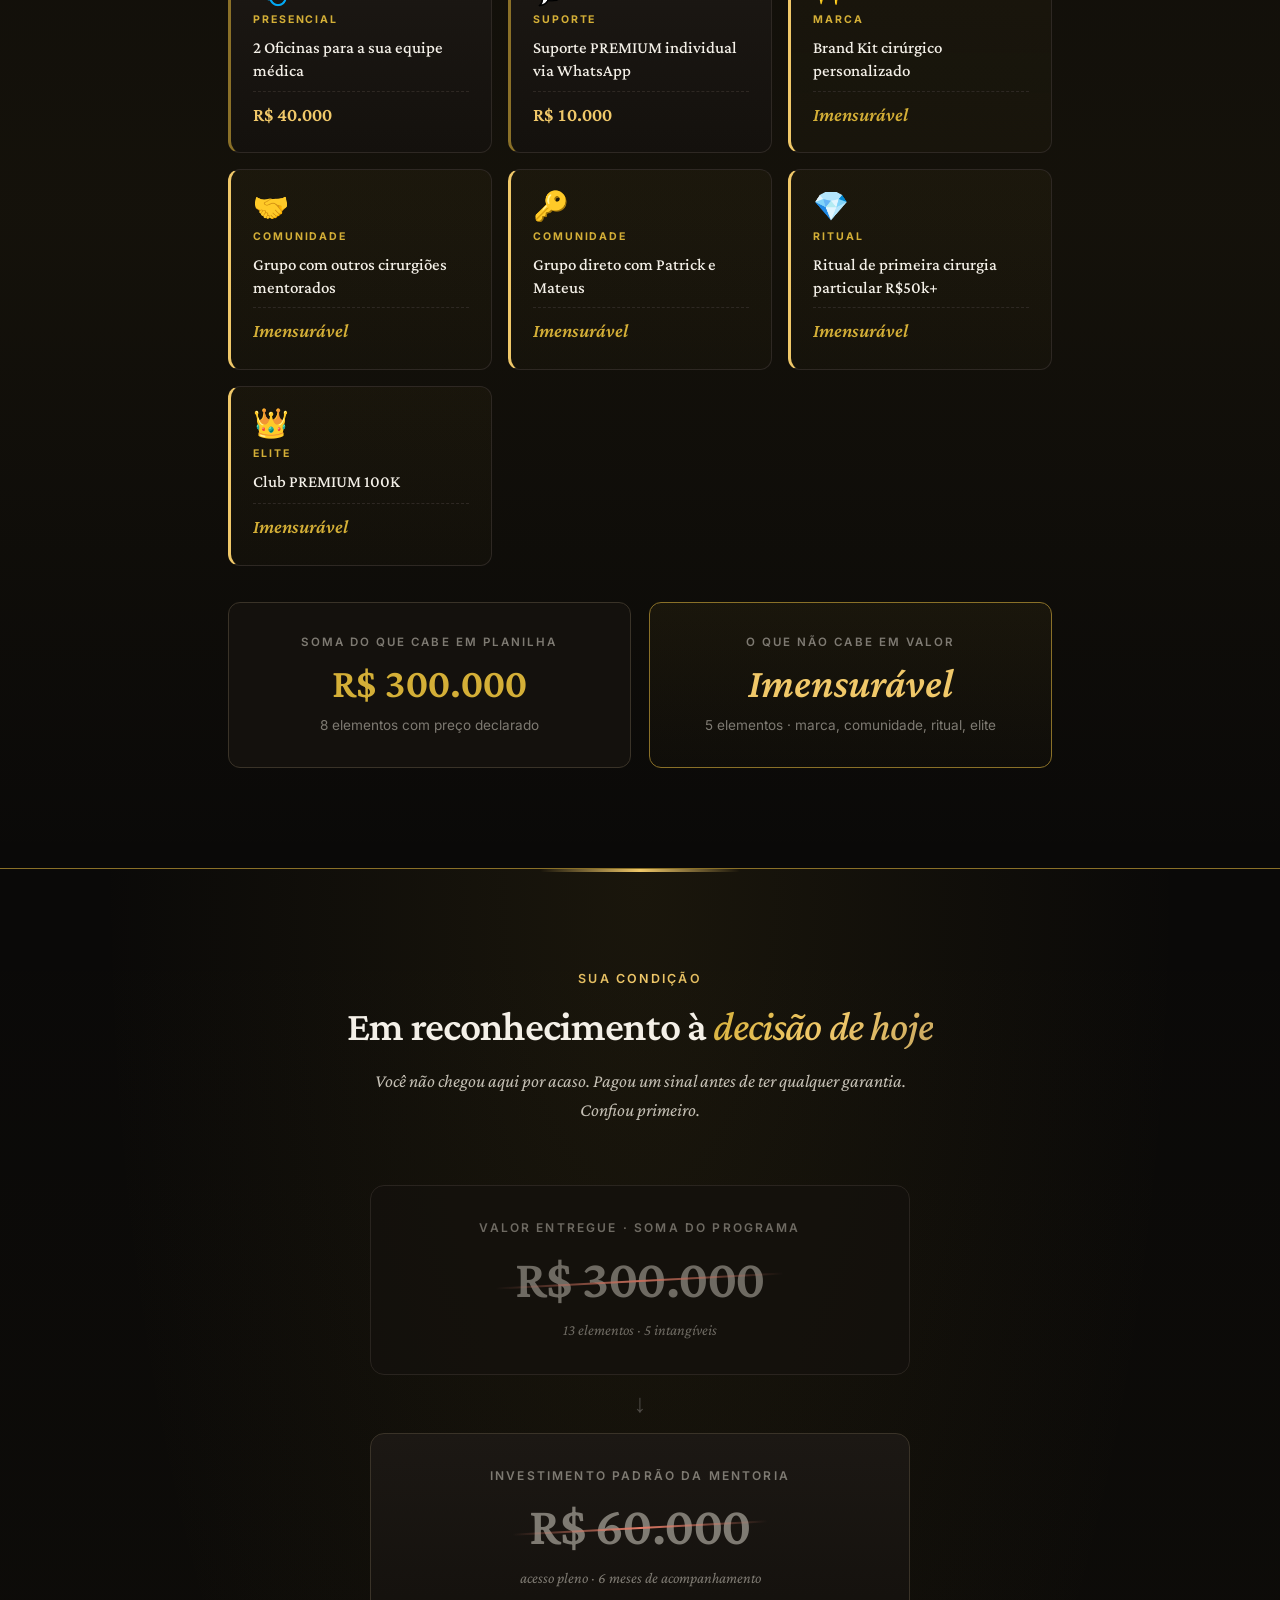
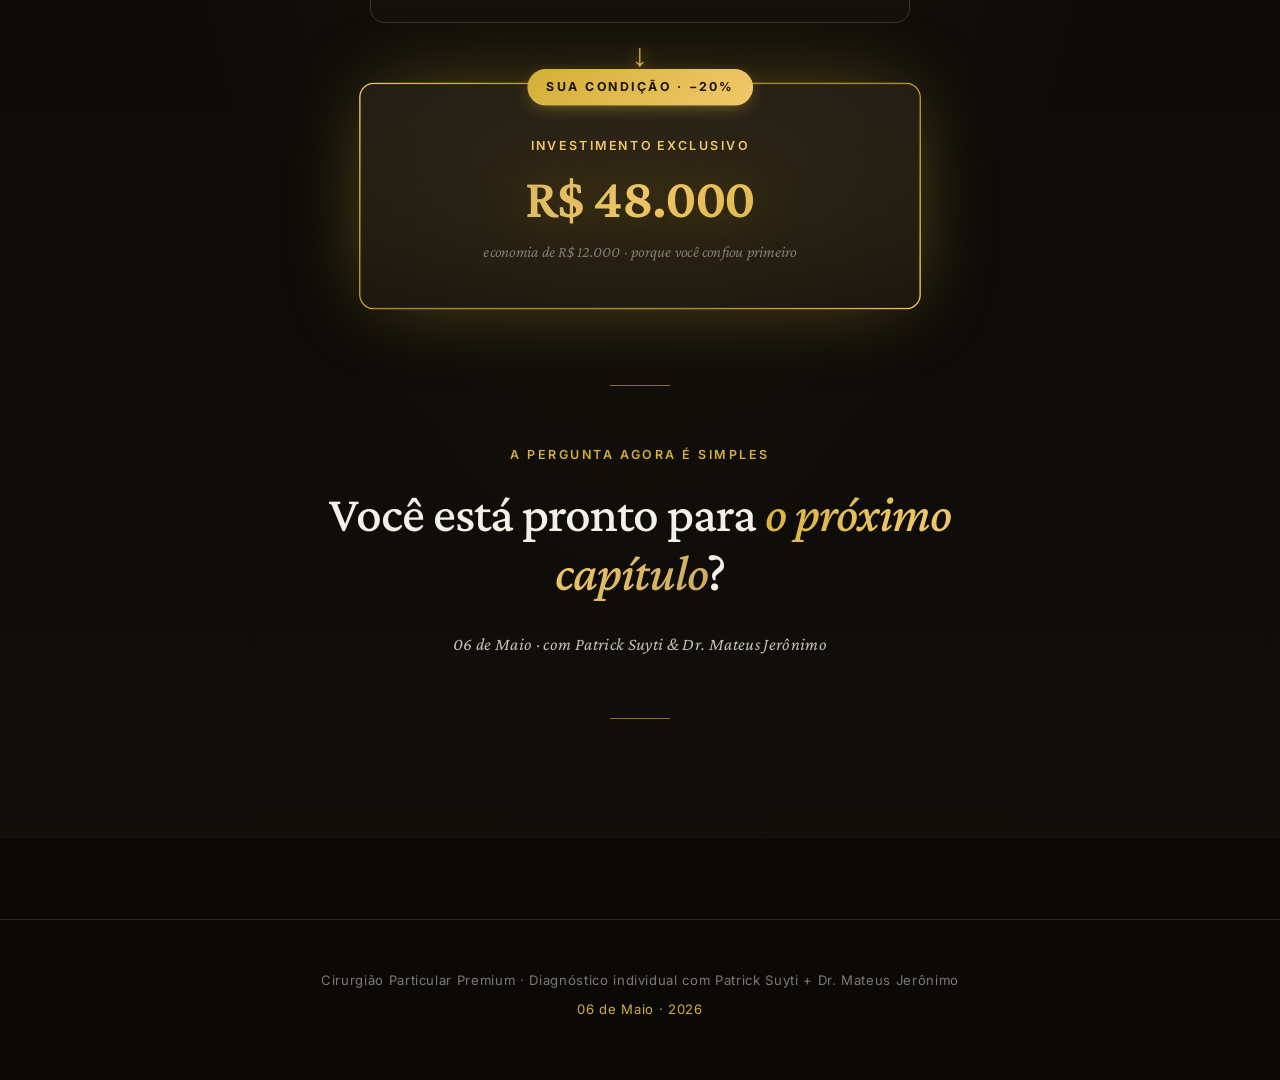
==== commit 376adef5: "individuais: pre-diagnostico + plano 30/60/90 + fechamento R$300k->R$60k->R$48k -20% + polimento pre" ====
--- a/eduardo-watanabe-castanheira.html
+++ b/eduardo-watanabe-castanheira.html
@@ -147,6 +147,77 @@
   </div>
 </section>
 
+
+<section class="pre-diag-section">
+  <div class="wrap-narrow">
+    <div class="section-head">
+      <span class="eyebrow">Pré-diagnóstico</span>
+      <h2>O retrato em uma frase</h2>
+    </div>
+
+    <blockquote class="pre-diag-frase">
+      <p>"30 anos de carreira, único formado pelo Pardini do Triângulo Mineiro, dois RQEs, dois MBAs FGV, CNPJ próprio — patrimônio profissional cravado, narrativa pública anônima."</p>
+    </blockquote>
+
+    <div class="pre-diag-pontos">
+      <h4 class="pre-diag-titulo">Os quatro pontos que se conectam</h4>
+      <ol><li>Você ocupa uma posição que poucos médicos do Brasil ocupam: subespecialista raro com 30 anos no mesmo território — paciente do Triângulo te enxerga como instituição.</li>
+<li>Mas a sua bio do Instagram diz só &#x27;Ortopedista e Traumatologista&#x27;. A história que define você (Pardini, 30 anos, único da macrorregião) está invisível.</li>
+<li>672 posts e 6.808 seguidores = 10 seguidores por post. ROI de conteúdo péssimo porque o ângulo está genérico, não pessoal.</li>
+<li>Duplo MBA FGV revela apetite por gestão e legado — você não está só clinicando, está pensando no que deixa.</li></ol>
+    </div>
+
+    <div class="pre-diag-no">
+      <span class="pre-diag-no-label">O nó central</span>
+      <p>Não é sobre crescer mais. É sobre transformar 30 anos de excelência em legado replicável — curso, mentoria, sucessão, marca institucional que sobreviva à sua aposentadoria. CPP é sobre patamar, não sobre captação.</p>
+    </div>
+  </div>
+</section>
+
+
+<section class="plano-section">
+  <div class="wrap-narrow">
+    <div class="section-head">
+      <span class="eyebrow">Plano de ação · resumido</span>
+      <h2>O que você faria <em class="gold-accent">como Cirurgião Particular Premium</em></h2>
+      <p style="font-family: var(--serif); font-style: italic; font-size: 1.1rem; color: var(--text-2); margin-top: 14px; max-width: 56ch;">Três fases. Três decisões. Cada uma constrói sobre a anterior.</p>
+    </div>
+
+    <div class="fases-grid">
+      <article class="fase-card">
+        <div class="fase-num">01</div>
+        <div class="fase-body">
+          <div class="fase-prazo">30 dias</div>
+          <h3 class="fase-titulo">Recuperar a história</h3>
+          <ul class="fase-acoes"><li>Reescrever bio: &#x27;30 anos · 5.000+ mãos operadas · Único cirurgião de mão formado pelo Pardini no Triângulo Mineiro&#x27;</li>
+<li>Conteúdo de legado: histórias de pacientes operados há 20+ anos, evolução da cirurgia da mão, casos marcantes</li>
+<li>Reduzir publicação técnica genérica, aumentar narrativa pessoal e cases reais (com consentimento)</li></ul>
+        </div>
+      </article>
+      <article class="fase-card">
+        <div class="fase-num">02</div>
+        <div class="fase-body">
+          <div class="fase-prazo">60 dias</div>
+          <h3 class="fase-titulo">Estruturar o legado</h3>
+          <ul class="fase-acoes"><li>Telemedicina pra cirurgia da mão — segunda opinião pra ortopedistas do interior do MG/GO/TO (R$ 800-1.500/consulta)</li>
+<li>Programa de mentoria pra ortopedistas júnior interessados em mão (R$ 30-60k/ano por mentorado)</li>
+<li>Subir ticket particular do consultório para R$ 1.000-1.500 consulta (paciente paga pela história, não pela hora)</li></ul>
+        </div>
+      </article>
+      <article class="fase-card">
+        <div class="fase-num">03</div>
+        <div class="fase-body">
+          <div class="fase-prazo">90 dias</div>
+          <h3 class="fase-titulo">Decidir o que vai deixar</h3>
+          <ul class="fase-acoes"><li>Estruturar sucessão clínica — sócio júnior ou venda parcial planejada</li>
+<li>Lançar curso/imersão pra cirurgiões de mão (online + presencial em Patos de Minas) — replicar o método aprendido com Pardini</li>
+<li>Marca institucional &#x27;Watanabe Cirurgia da Mão&#x27; como patrimônio que sobrevive à carreira individual</li></ul>
+        </div>
+      </article>
+    </div>
+  </div>
+</section>
+
 <section>
   <div class="wrap-narrow">
     <div class="section-head">
@@ -167,7 +238,7 @@
   <div class="wrap-narrow">
     <div class="section-head" style="text-align: center; margin-bottom: 56px;">
       <span class="eyebrow">O que está dentro</span>
-      <h2>O programa Cirurgião Particular Premium</h2>
+      <h2>O programa <em class="gold-accent">Cirurgião Particular Premium</em></h2>
       <p style="font-family: var(--serif); font-style: italic; font-size: 1.2rem; color: var(--text-2); margin-top: 16px; max-width: 60ch; margin-left: auto; margin-right: auto;">13 elementos. 8 com preço de mercado declarado. 5 intangíveis que não cabem em planilha.</p>
     </div>
 
@@ -264,10 +335,49 @@
         <div class="oferta-total-sub">5 elementos · marca, comunidade, ritual, elite</div>
       </div>
     </div>
-
-    <div class="cta-block" style="margin-top: 48px;">
-      <p class="eyebrow" style="margin-bottom: 12px;">A pergunta que importa</p>
-      <h2 style="color: var(--text); font-size: clamp(1.6rem, 3vw, 2.2rem); max-width: 22ch; margin: 0 auto;">Por quanto disso você acha que a sua próxima fase vale?</h2>
+  </div>
+</section>
+
+<section class="fechamento-section">
+  <div class="wrap-narrow">
+    <div class="section-head" style="text-align: center; margin-bottom: 60px;">
+      <span class="eyebrow gold">Sua condição</span>
+      <h2 style="margin-top: 14px;">Em reconhecimento à <em class="gold-accent">decisão de hoje</em></h2>
+      <p style="font-family: var(--serif); font-style: italic; font-size: 1.15rem; color: var(--text-2); margin-top: 16px; max-width: 56ch; margin-left: auto; margin-right: auto;">Você não chegou aqui por acaso. Pagou um sinal antes de ter qualquer garantia. Confiou primeiro.</p>
+    </div>
+
+    <div class="precos-stack">
+      <!-- Etapa 1: ancoragem -->
+      <div class="preco-step preco-anchor">
+        <div class="preco-step-label">Valor entregue · soma do programa</div>
+        <div class="preco-step-value strike">R$ 300.000</div>
+        <div class="preco-step-sub">13 elementos · 5 intangíveis</div>
+      </div>
+
+      <div class="preco-arrow">↓</div>
+
+      <!-- Etapa 2: padrão -->
+      <div class="preco-step preco-standard">
+        <div class="preco-step-label">Investimento padrão da mentoria</div>
+        <div class="preco-step-value strike">R$ 60.000</div>
+        <div class="preco-step-sub">acesso pleno · 6 meses de acompanhamento</div>
+      </div>
+
+      <div class="preco-arrow gold">↓</div>
+
+      <!-- Etapa 3: sua condição -->
+      <div class="preco-step preco-final">
+        <div class="preco-final-badge">SUA CONDIÇÃO · −20%</div>
+        <div class="preco-step-label" style="color: var(--gold-bright);">Investimento exclusivo</div>
+        <div class="preco-step-value gold">R$ 48.000</div>
+        <div class="preco-step-sub">economia de R$ 12.000 · porque você confiou primeiro</div>
+      </div>
+    </div>
+
+    <div class="cta-final">
+      <p class="cta-final-eyebrow">A pergunta agora é simples</p>
+      <h2 class="cta-final-h">Você está pronto para <em class="gold-accent">o próximo capítulo</em>?</h2>
+      <p class="cta-final-sub">06 de Maio · com Patrick Suyti &amp; Dr. Mateus Jerônimo</p>
     </div>
   </div>
 </section>
--- a/style.css
+++ b/style.css
@@ -573,3 +573,519 @@
 
 /* ajustar topbar interna pra link operacional */
 .brand-text .accent { color: var(--gold); }
+
+/* ============== POLIMENTO PREMIUM PRO MODO APRESENTAÇÃO ============== */
+
+/* gold accent reusable */
+.gold-accent {
+  color: var(--gold-bright);
+  font-style: italic;
+  font-weight: 500;
+  background: linear-gradient(135deg, var(--gold) 0%, var(--gold-bright) 50%, var(--gold-soft) 100%);
+  -webkit-background-clip: text;
+  background-clip: text;
+  -webkit-text-fill-color: transparent;
+}
+
+.eyebrow.gold {
+  color: var(--gold-bright);
+  background: linear-gradient(90deg, var(--gold-dark), var(--gold-bright), var(--gold-dark));
+  -webkit-background-clip: text;
+  background-clip: text;
+  -webkit-text-fill-color: transparent;
+}
+
+/* hero refinado */
+.hero {
+  position: relative;
+}
+.hero::before {
+  content: '';
+  position: absolute; top: 50%; left: 50%; transform: translate(-50%, -50%);
+  width: 600px; height: 600px;
+  background: radial-gradient(circle, rgba(212,175,55,0.08), transparent 70%);
+  pointer-events: none;
+  z-index: -1;
+}
+
+.hero-avatar {
+  position: relative;
+  animation: avatar-glow 3s ease-in-out infinite;
+}
+@keyframes avatar-glow {
+  0%, 100% { box-shadow: 0 0 80px -20px rgba(212, 175, 55, 0.25); }
+  50% { box-shadow: 0 0 100px -10px rgba(212, 175, 55, 0.45); }
+}
+
+/* block lead refinado */
+.block-lead {
+  position: relative;
+  padding-left: 24px;
+}
+.block-lead::before {
+  content: '"';
+  position: absolute;
+  left: -8px; top: -20px;
+  font-family: var(--serif);
+  font-size: 5rem;
+  color: var(--gold-dark);
+  line-height: 1;
+  opacity: 0.4;
+}
+
+/* tile com hover sutil */
+.tile {
+  transition: all .25s ease;
+}
+.tile:hover {
+  border-color: var(--gold-dark);
+  transform: translateX(4px);
+  background: rgba(28, 24, 20, 0.7);
+}
+
+/* duo cards melhores */
+.duo-card {
+  transition: all .25s ease;
+  position: relative;
+  overflow: hidden;
+}
+.duo-card::before {
+  content: '';
+  position: absolute; top: 0; left: 0;
+  width: 3px; height: 100%;
+  background: linear-gradient(180deg, transparent, var(--gold-dark), transparent);
+  opacity: 0.6;
+}
+.duo-card:hover {
+  border-color: var(--gold-dark);
+  background: rgba(28, 24, 20, 0.7);
+}
+
+/* oferta cards refinadas */
+.oferta-card {
+  transition: all .3s cubic-bezier(0.25, 0.46, 0.45, 0.94);
+}
+.oferta-card.highlight {
+  position: relative;
+}
+.oferta-card.highlight::after {
+  content: '⭐';
+  position: absolute; top: 14px; right: 14px;
+  font-size: 1rem;
+  filter: drop-shadow(0 0 6px var(--gold));
+}
+.oferta-card:hover {
+  transform: translateY(-4px);
+  box-shadow: 0 10px 40px -15px rgba(212,175,55,0.25);
+}
+
+.oferta-section {
+  position: relative;
+}
+.oferta-section::before {
+  content: '';
+  position: absolute; top: 0; left: 50%; transform: translateX(-50%);
+  width: 80px; height: 2px;
+  background: linear-gradient(90deg, transparent, var(--gold), transparent);
+}
+
+/* ============== FECHAMENTO · STACK DE PREÇOS ============== */
+.fechamento-section {
+  padding: 100px 0 120px;
+  background:
+    radial-gradient(ellipse at 50% 0%, rgba(212,175,55,0.08), transparent 60%),
+    linear-gradient(180deg, transparent, rgba(212,175,55,0.03));
+  border-top: 1px solid var(--gold-dark);
+  position: relative;
+  overflow: hidden;
+}
+.fechamento-section::before {
+  content: '';
+  position: absolute; top: 0; left: 50%; transform: translateX(-50%);
+  width: 200px; height: 3px;
+  background: linear-gradient(90deg, transparent, var(--gold-bright), transparent);
+  filter: blur(0.5px);
+}
+
+.precos-stack {
+  display: flex; flex-direction: column; align-items: center; gap: 16px;
+  margin-top: 20px;
+}
+
+.preco-step {
+  width: 100%; max-width: 540px;
+  text-align: center;
+  padding: 32px 30px;
+  border-radius: 14px;
+  position: relative;
+  transition: all .3s ease;
+}
+
+.preco-step-label {
+  font-family: var(--sans);
+  font-size: 0.75rem; letter-spacing: 0.18em; text-transform: uppercase;
+  color: var(--text-3); font-weight: 600;
+  margin-bottom: 14px;
+}
+
+.preco-step-value {
+  font-family: var(--serif);
+  font-size: clamp(2.2rem, 4.5vw, 3.4rem);
+  font-weight: 600;
+  line-height: 1;
+  font-feature-settings: "tnum";
+  color: var(--text);
+  letter-spacing: -0.01em;
+}
+
+.preco-step-value.strike {
+  color: var(--text-3);
+  position: relative;
+  display: inline-block;
+}
+.preco-step-value.strike::after {
+  content: '';
+  position: absolute; top: 52%; left: -8%;
+  width: 116%; height: 2px;
+  background: linear-gradient(90deg, transparent, var(--danger), transparent);
+  transform: rotate(-3deg);
+}
+
+.preco-step-value.gold {
+  color: var(--gold-bright);
+  background: linear-gradient(135deg, var(--gold-soft) 0%, var(--gold-bright) 50%, var(--gold) 100%);
+  -webkit-background-clip: text;
+  background-clip: text;
+  -webkit-text-fill-color: transparent;
+  text-shadow: 0 0 60px rgba(212,175,55,0.3);
+}
+
+.preco-step-sub {
+  font-family: var(--serif);
+  font-size: 0.95rem;
+  font-style: italic;
+  color: var(--text-3);
+  margin-top: 12px;
+}
+
+.preco-anchor {
+  background: var(--bg-2);
+  border: 1px solid var(--border);
+  opacity: 0.85;
+}
+
+.preco-standard {
+  background: linear-gradient(180deg, var(--bg-3), var(--bg-2));
+  border: 1px solid var(--border-2);
+}
+
+.preco-final {
+  background:
+    radial-gradient(ellipse at center, rgba(212,175,55,0.12), rgba(212,175,55,0.04)),
+    linear-gradient(180deg, var(--bg-3), var(--bg-2));
+  border: 1.5px solid var(--gold);
+  box-shadow:
+    0 0 80px -20px rgba(212,175,55,0.5),
+    0 0 0 1px rgba(212,175,55,0.15) inset;
+  padding: 50px 30px 42px;
+  transform: scale(1.04);
+}
+.preco-final::before {
+  content: '';
+  position: absolute; inset: -1px;
+  border-radius: 14px;
+  padding: 1px;
+  background: linear-gradient(135deg, var(--gold-bright), transparent 30%, transparent 70%, var(--gold-bright));
+  -webkit-mask: linear-gradient(#000 0 0) content-box, linear-gradient(#000 0 0);
+  mask: linear-gradient(#000 0 0) content-box, linear-gradient(#000 0 0);
+  -webkit-mask-composite: xor;
+  mask-composite: exclude;
+  pointer-events: none;
+}
+
+.preco-final-badge {
+  position: absolute; top: -14px; left: 50%; transform: translateX(-50%);
+  background: linear-gradient(135deg, var(--gold), var(--gold-bright));
+  color: #1a1408;
+  font-family: var(--sans);
+  font-size: 0.74rem; letter-spacing: 0.18em; font-weight: 700;
+  padding: 8px 18px; border-radius: 100px;
+  white-space: nowrap;
+  box-shadow: 0 4px 16px -4px rgba(212,175,55,0.5);
+}
+
+.preco-arrow {
+  font-family: var(--serif);
+  font-size: 1.6rem;
+  color: var(--text-4);
+  line-height: 1;
+}
+.preco-arrow.gold {
+  color: var(--gold);
+  font-size: 2rem;
+  filter: drop-shadow(0 0 8px var(--gold));
+}
+
+/* CTA final */
+.cta-final {
+  margin-top: 80px;
+  text-align: center;
+  padding: 60px 30px;
+  position: relative;
+}
+.cta-final::before, .cta-final::after {
+  content: '';
+  position: absolute; left: 50%; transform: translateX(-50%);
+  width: 60px; height: 1px;
+  background: var(--gold-dark);
+}
+.cta-final::before { top: 0; }
+.cta-final::after { bottom: 0; }
+
+.cta-final-eyebrow {
+  font-family: var(--sans);
+  font-size: 0.78rem; letter-spacing: 0.2em; text-transform: uppercase;
+  color: var(--gold); font-weight: 600;
+  margin-bottom: 20px;
+}
+.cta-final-h {
+  font-family: var(--serif);
+  font-size: clamp(2rem, 4.5vw, 3.2rem);
+  color: var(--text);
+  line-height: 1.15;
+  max-width: 22ch;
+  margin: 0 auto;
+  font-weight: 500;
+}
+.cta-final-sub {
+  margin-top: 28px;
+  font-family: var(--serif);
+  font-style: italic;
+  font-size: 1.1rem;
+  color: var(--text-2);
+  letter-spacing: 0.02em;
+}
+
+/* responsive precos */
+@media (max-width: 600px) {
+  .preco-final { transform: none; padding: 40px 20px 32px; }
+  .preco-final-badge { font-size: 0.66rem; padding: 6px 14px; }
+}
+
+/* hide topbar nav-back when modo apresentação ?present=1 */
+body.present .topbar { display: none; }
+body.present .foot { display: none; }
+
+/* polir headings */
+h1.hero-title {
+  background: linear-gradient(180deg, var(--text) 60%, var(--text-2));
+  -webkit-background-clip: text;
+  background-clip: text;
+  -webkit-text-fill-color: transparent;
+  text-shadow: 0 1px 0 rgba(212,175,55,0.05);
+}
+h1.hero-title .gold {
+  background: linear-gradient(135deg, var(--gold) 0%, var(--gold-bright) 50%, var(--gold-soft) 100%);
+  -webkit-background-clip: text;
+  background-clip: text;
+  -webkit-text-fill-color: transparent;
+}
+
+/* ============== PRÉ-DIAGNÓSTICO ============== */
+.pre-diag-section {
+  padding: 100px 0 90px;
+  background: linear-gradient(180deg, transparent, rgba(212,175,55,0.025));
+}
+
+.pre-diag-frase {
+  position: relative;
+  margin: 30px 0 60px;
+  padding: 50px 50px 50px 60px;
+  background: linear-gradient(135deg, var(--bg-3), var(--bg-2));
+  border: 1px solid var(--gold-dark);
+  border-radius: 14px;
+  border-left: 3px solid var(--gold);
+}
+.pre-diag-frase::before {
+  content: '"';
+  position: absolute;
+  left: 18px; top: -20px;
+  font-family: var(--serif);
+  font-size: 7rem;
+  color: var(--gold);
+  line-height: 1;
+  opacity: 0.5;
+}
+.pre-diag-frase p {
+  font-family: var(--serif);
+  font-size: clamp(1.4rem, 2.6vw, 2rem);
+  color: var(--text);
+  line-height: 1.4;
+  font-style: italic;
+  font-weight: 500;
+}
+
+.pre-diag-pontos {
+  margin: 50px 0;
+}
+.pre-diag-titulo {
+  font-family: var(--sans);
+  font-size: 0.78rem; letter-spacing: 0.18em; text-transform: uppercase;
+  color: var(--gold); font-weight: 700;
+  margin-bottom: 22px;
+}
+.pre-diag-pontos ol {
+  list-style: none; padding: 0; counter-reset: pre-diag;
+}
+.pre-diag-pontos li {
+  position: relative;
+  counter-increment: pre-diag;
+  padding: 22px 0 22px 60px;
+  border-bottom: 1px solid var(--border);
+  color: var(--text-2);
+  font-size: 1.05rem;
+  line-height: 1.6;
+  font-family: var(--serif);
+}
+.pre-diag-pontos li::before {
+  content: counter(pre-diag, decimal-leading-zero);
+  position: absolute;
+  left: 0; top: 22px;
+  font-family: var(--serif);
+  font-size: 1.6rem;
+  color: var(--gold);
+  font-weight: 600;
+  font-feature-settings: "tnum";
+}
+.pre-diag-pontos li:last-child { border-bottom: 0; }
+
+.pre-diag-no {
+  position: relative;
+  margin-top: 50px;
+  padding: 40px 40px 36px;
+  background:
+    radial-gradient(ellipse at top, rgba(212,175,55,0.08), transparent 70%),
+    var(--bg-2);
+  border: 1.5px solid var(--gold);
+  border-radius: 14px;
+}
+.pre-diag-no-label {
+  position: absolute;
+  top: -12px; left: 30px;
+  background: linear-gradient(135deg, var(--gold), var(--gold-bright));
+  color: #1a1408;
+  font-family: var(--sans);
+  font-size: 0.72rem; letter-spacing: 0.18em; text-transform: uppercase;
+  font-weight: 700;
+  padding: 6px 14px; border-radius: 100px;
+}
+.pre-diag-no p {
+  font-family: var(--serif);
+  font-size: 1.25rem;
+  color: var(--text);
+  line-height: 1.55;
+  font-style: italic;
+  font-weight: 500;
+}
+
+/* ============== PLANO DE AÇÃO 30/60/90 ============== */
+.plano-section {
+  padding: 100px 0 100px;
+  border-top: 1px solid var(--border);
+}
+
+.fases-grid {
+  display: flex; flex-direction: column; gap: 24px;
+  margin-top: 24px;
+}
+
+.fase-card {
+  display: grid;
+  grid-template-columns: 100px 1fr;
+  gap: 30px;
+  padding: 36px 36px 36px 36px;
+  background: linear-gradient(135deg, var(--bg-3), var(--bg-2));
+  border: 1px solid var(--border);
+  border-radius: 14px;
+  position: relative;
+  transition: all .25s ease;
+}
+.fase-card:hover {
+  border-color: var(--gold-dark);
+  transform: translateX(4px);
+}
+.fase-card::before {
+  content: '';
+  position: absolute; top: 0; left: 0;
+  width: 4px; height: 100%;
+  background: linear-gradient(180deg, var(--gold-bright), var(--gold-dark));
+  border-radius: 14px 0 0 14px;
+}
+
+@media (max-width: 600px) {
+  .fase-card { grid-template-columns: 1fr; gap: 16px; padding: 28px 24px; }
+}
+
+.fase-num {
+  font-family: var(--serif);
+  font-size: 4.5rem;
+  color: var(--gold);
+  font-weight: 600;
+  line-height: 1;
+  font-feature-settings: "tnum";
+  background: linear-gradient(135deg, var(--gold), var(--gold-bright), var(--gold-soft));
+  -webkit-background-clip: text;
+  background-clip: text;
+  -webkit-text-fill-color: transparent;
+}
+@media (max-width: 600px) { .fase-num { font-size: 3.2rem; } }
+
+.fase-prazo {
+  font-family: var(--sans);
+  font-size: 0.78rem; letter-spacing: 0.18em; text-transform: uppercase;
+  color: var(--gold); font-weight: 700;
+  margin-bottom: 8px;
+}
+.fase-titulo {
+  font-family: var(--serif);
+  font-size: clamp(1.5rem, 2.6vw, 1.8rem);
+  color: var(--text);
+  font-weight: 600;
+  margin-bottom: 18px;
+}
+.fase-acoes {
+  list-style: none; padding: 0;
+}
+.fase-acoes li {
+  position: relative;
+  padding: 12px 0 12px 28px;
+  color: var(--text-2);
+  font-size: 0.98rem;
+  line-height: 1.55;
+  border-bottom: 1px dashed var(--border);
+}
+.fase-acoes li:last-child { border-bottom: 0; }
+.fase-acoes li::before {
+  content: '→';
+  position: absolute;
+  left: 0; top: 12px;
+  color: var(--gold);
+  font-weight: 600;
+  font-size: 1rem;
+}
+
+/* fade-in on scroll */
+@media (prefers-reduced-motion: no-preference) {
+  section { animation: fade-in-up 0.7s ease-out backwards; }
+  section:nth-of-type(1) { animation-delay: 0s; }
+  section:nth-of-type(2) { animation-delay: 0.08s; }
+  section:nth-of-type(3) { animation-delay: 0.16s; }
+  section:nth-of-type(4) { animation-delay: 0.24s; }
+  section:nth-of-type(5) { animation-delay: 0.32s; }
+  section:nth-of-type(6) { animation-delay: 0.4s; }
+  section:nth-of-type(7) { animation-delay: 0.48s; }
+}
+@keyframes fade-in-up {
+  from { opacity: 0; transform: translateY(12px); }
+  to { opacity: 1; transform: translateY(0); }
+}
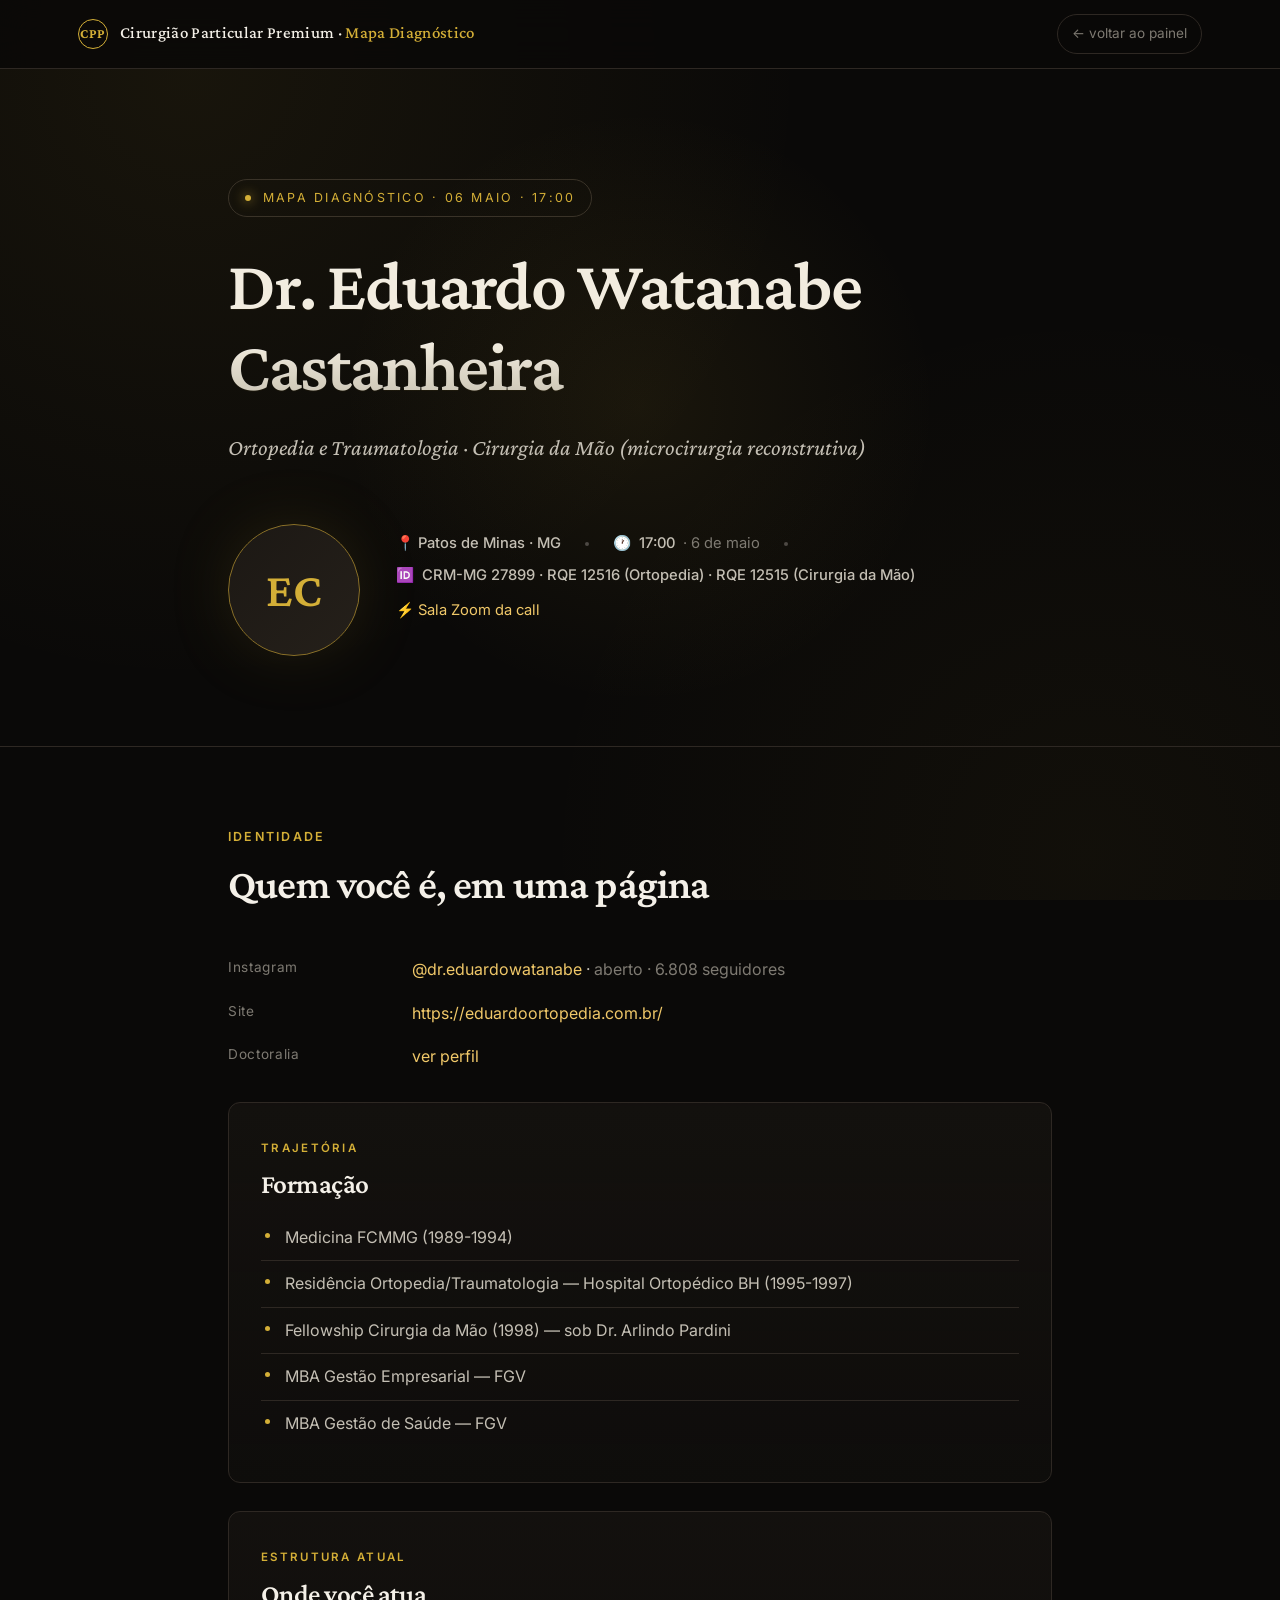
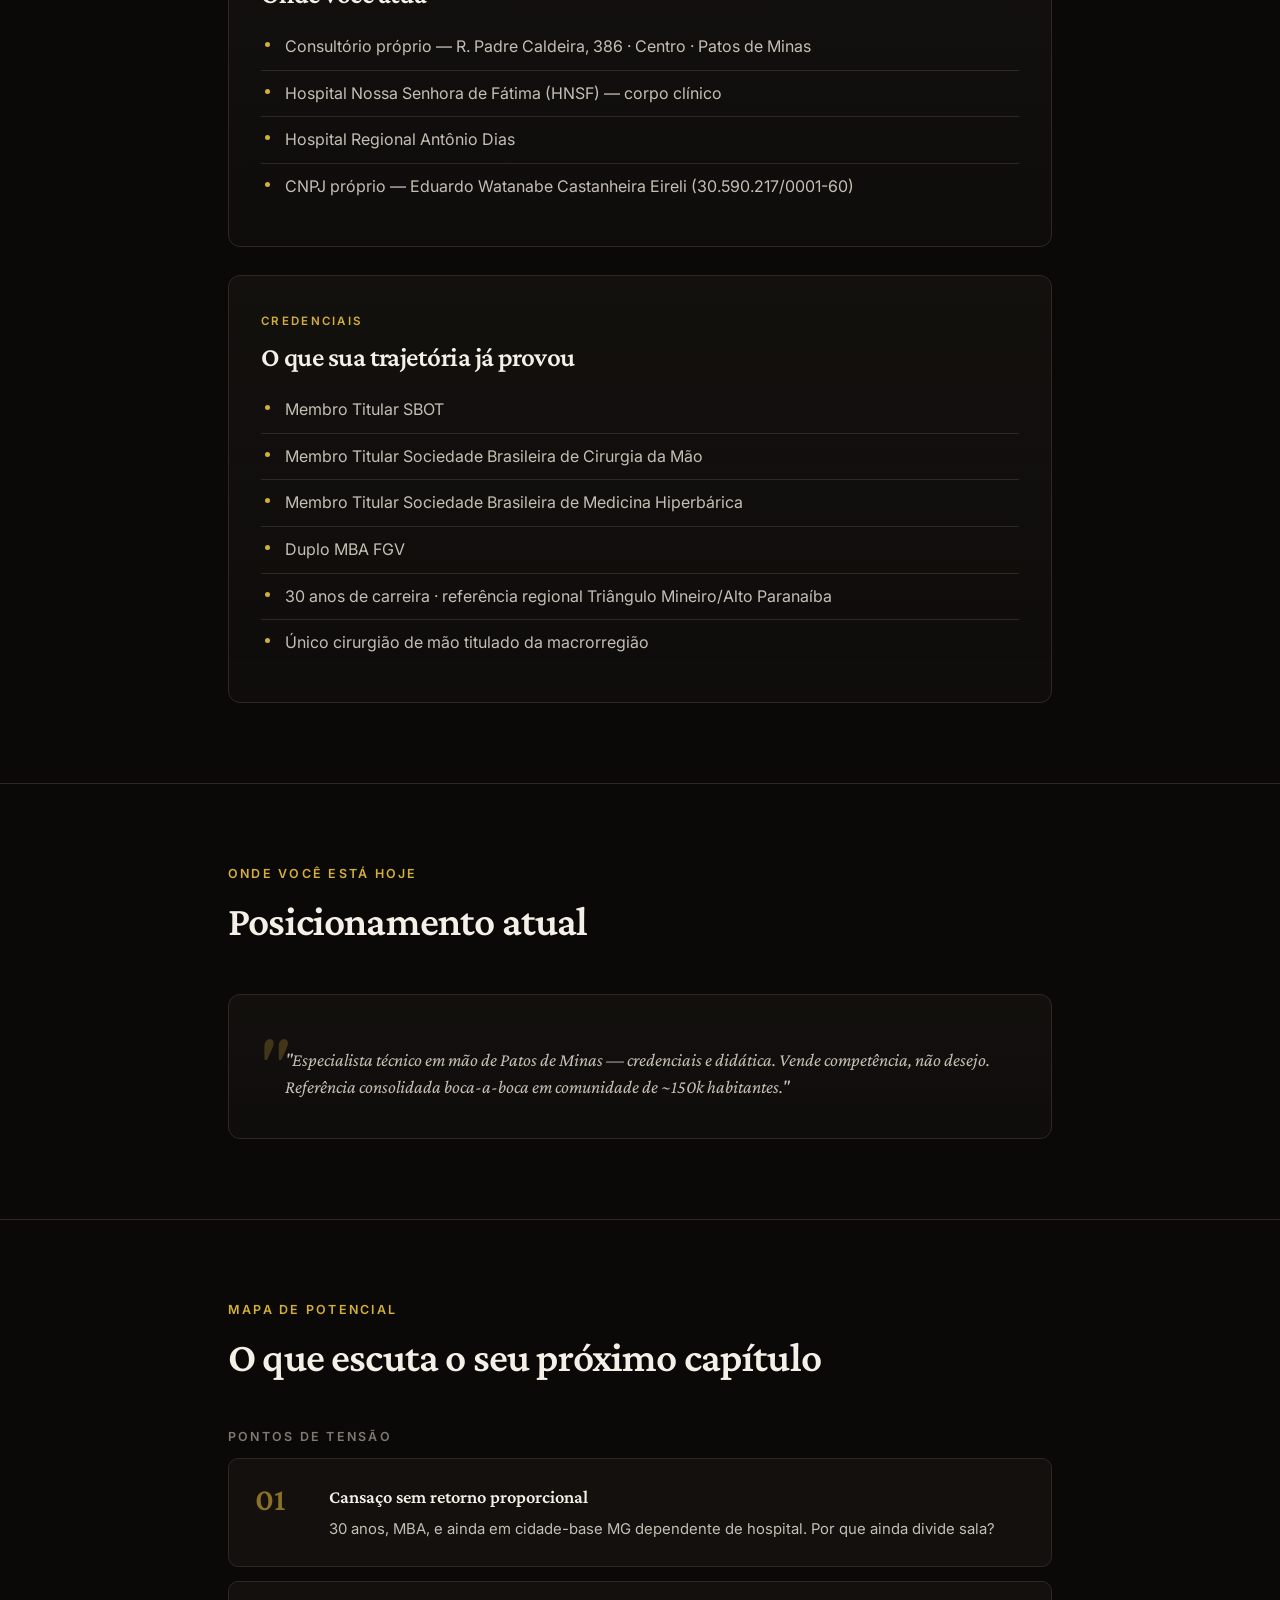
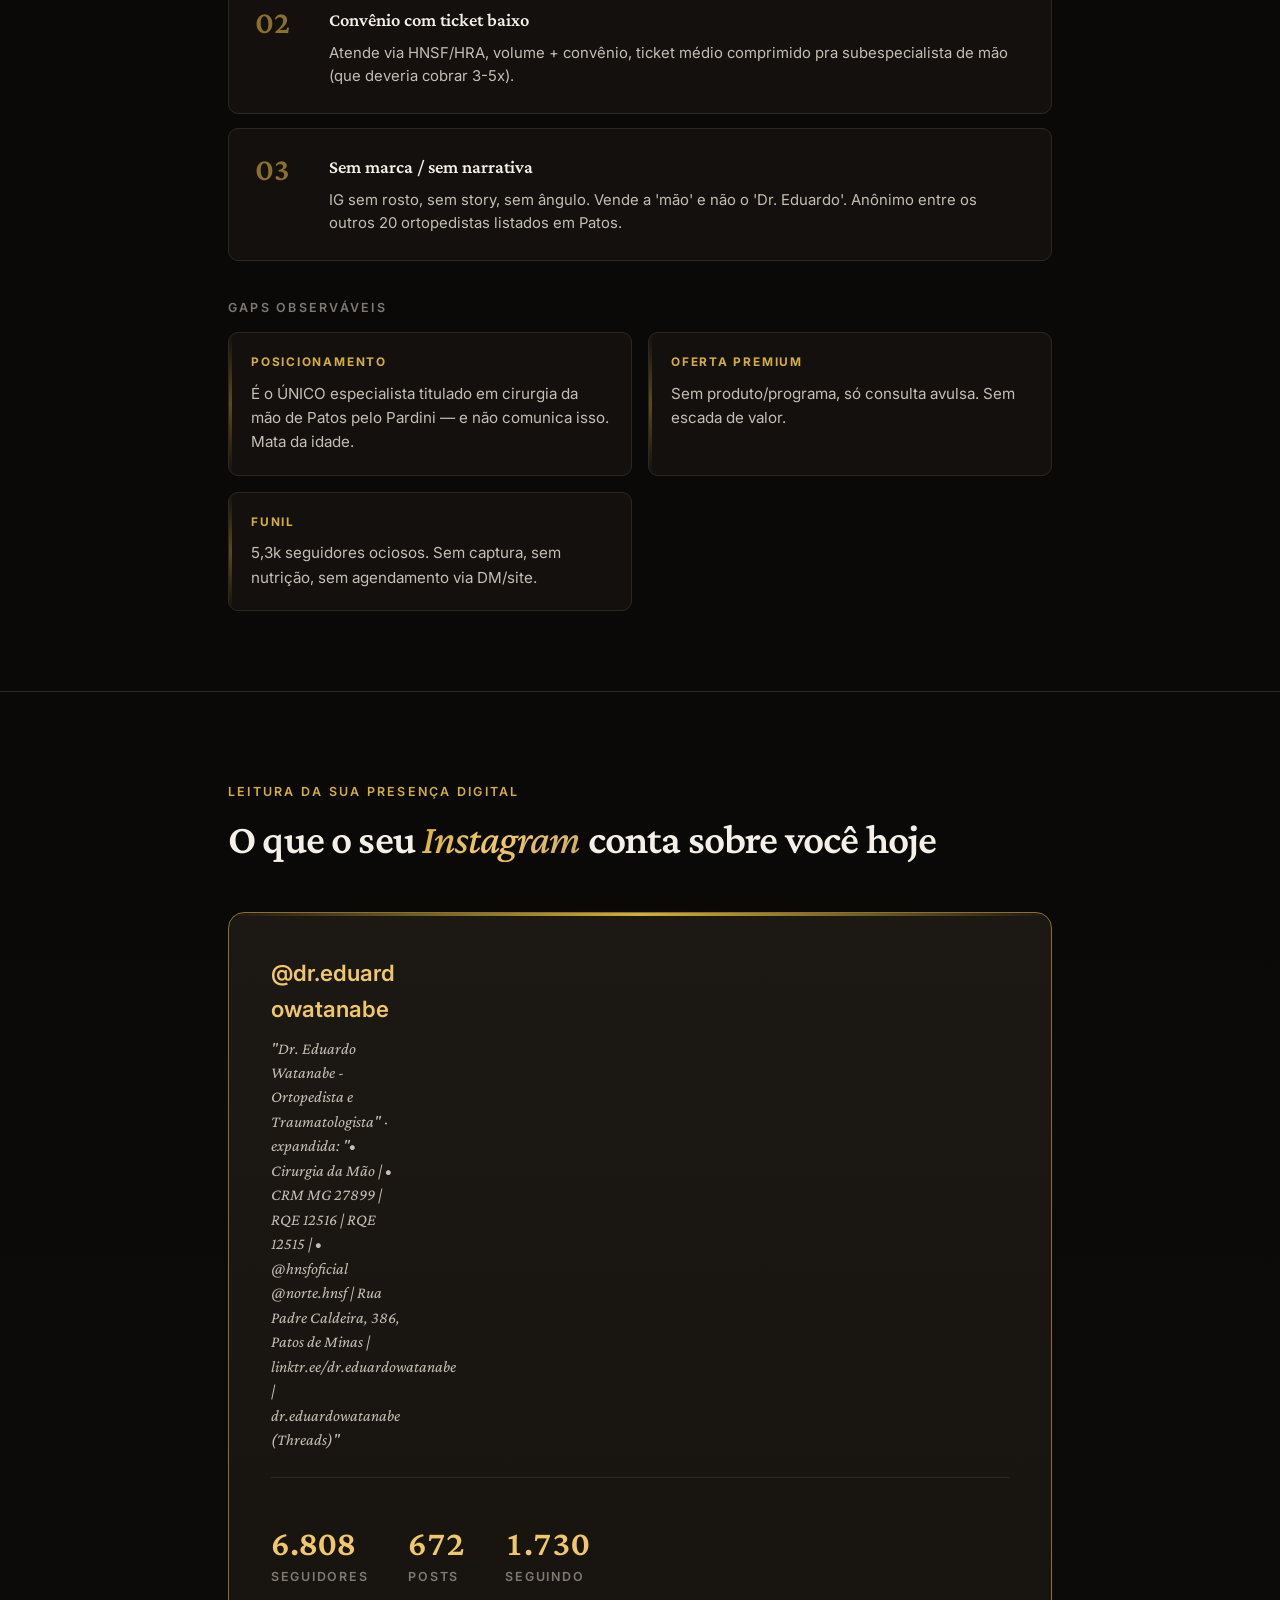
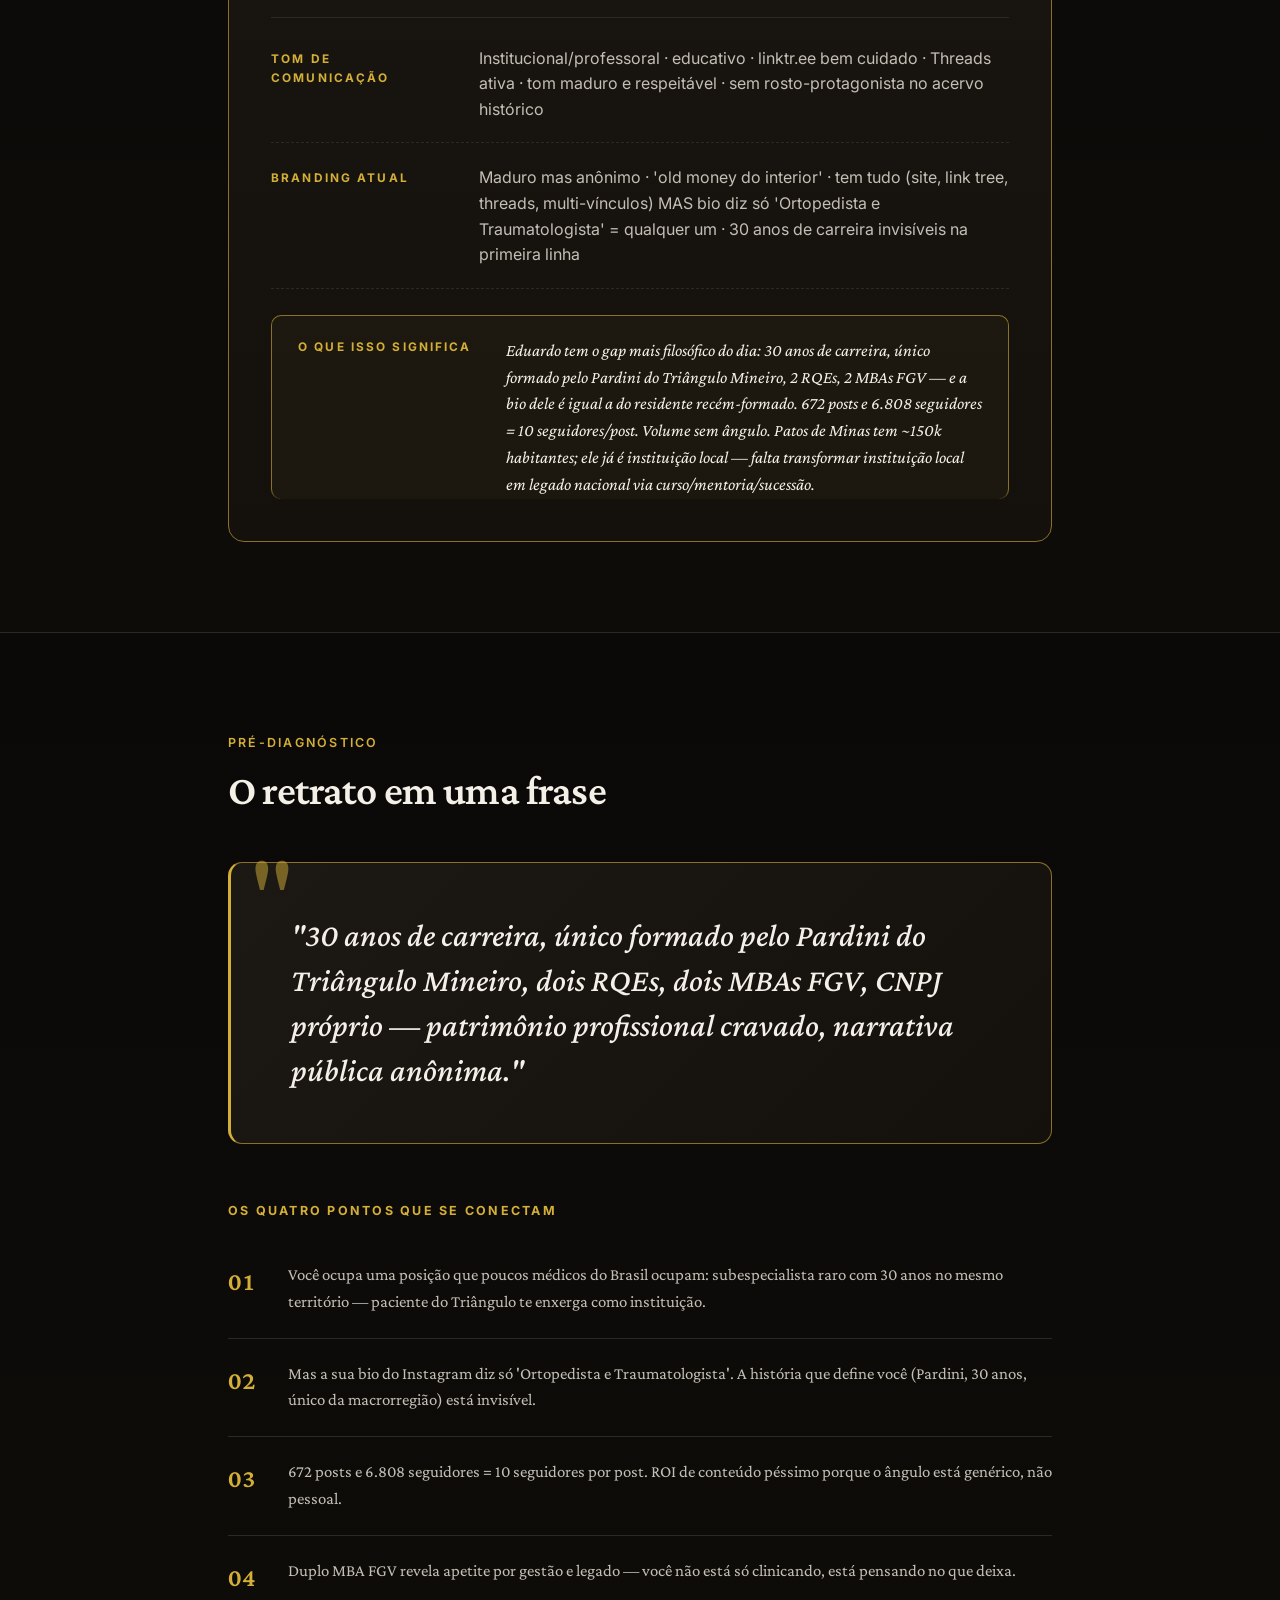
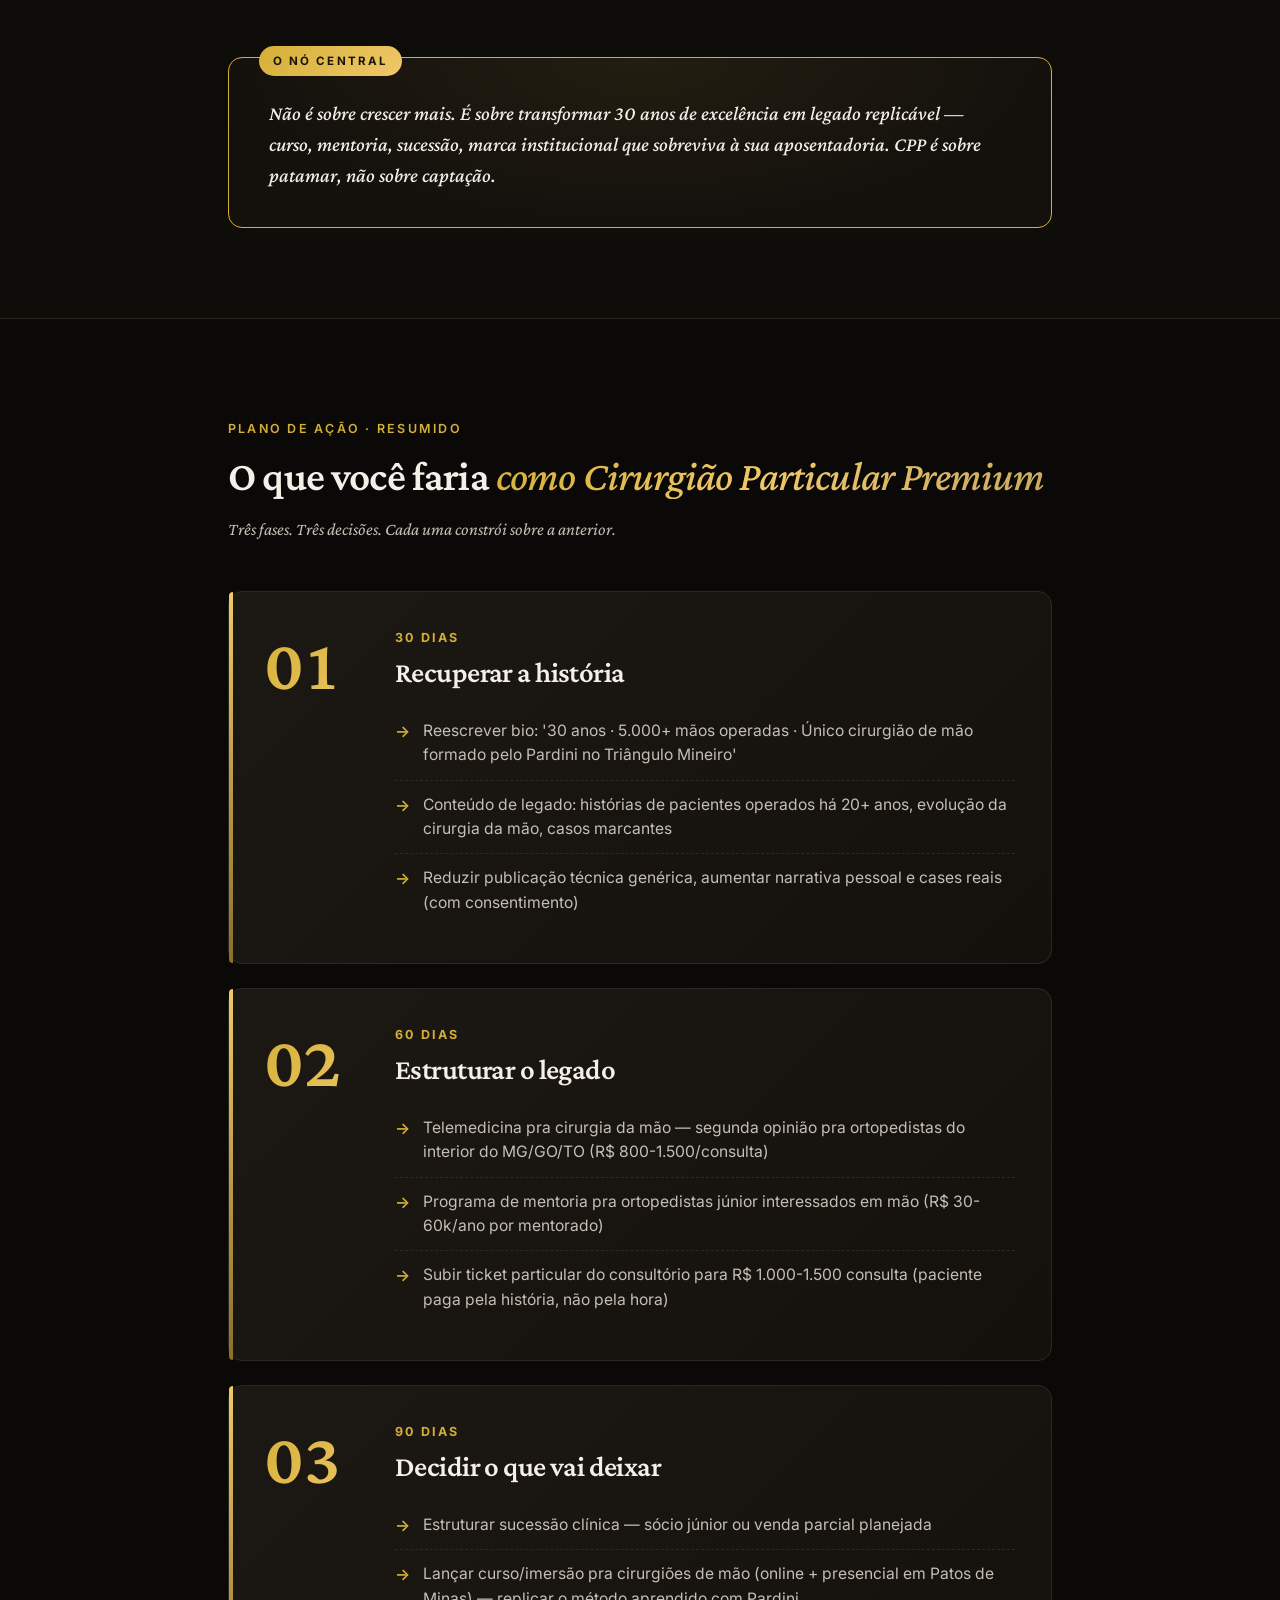
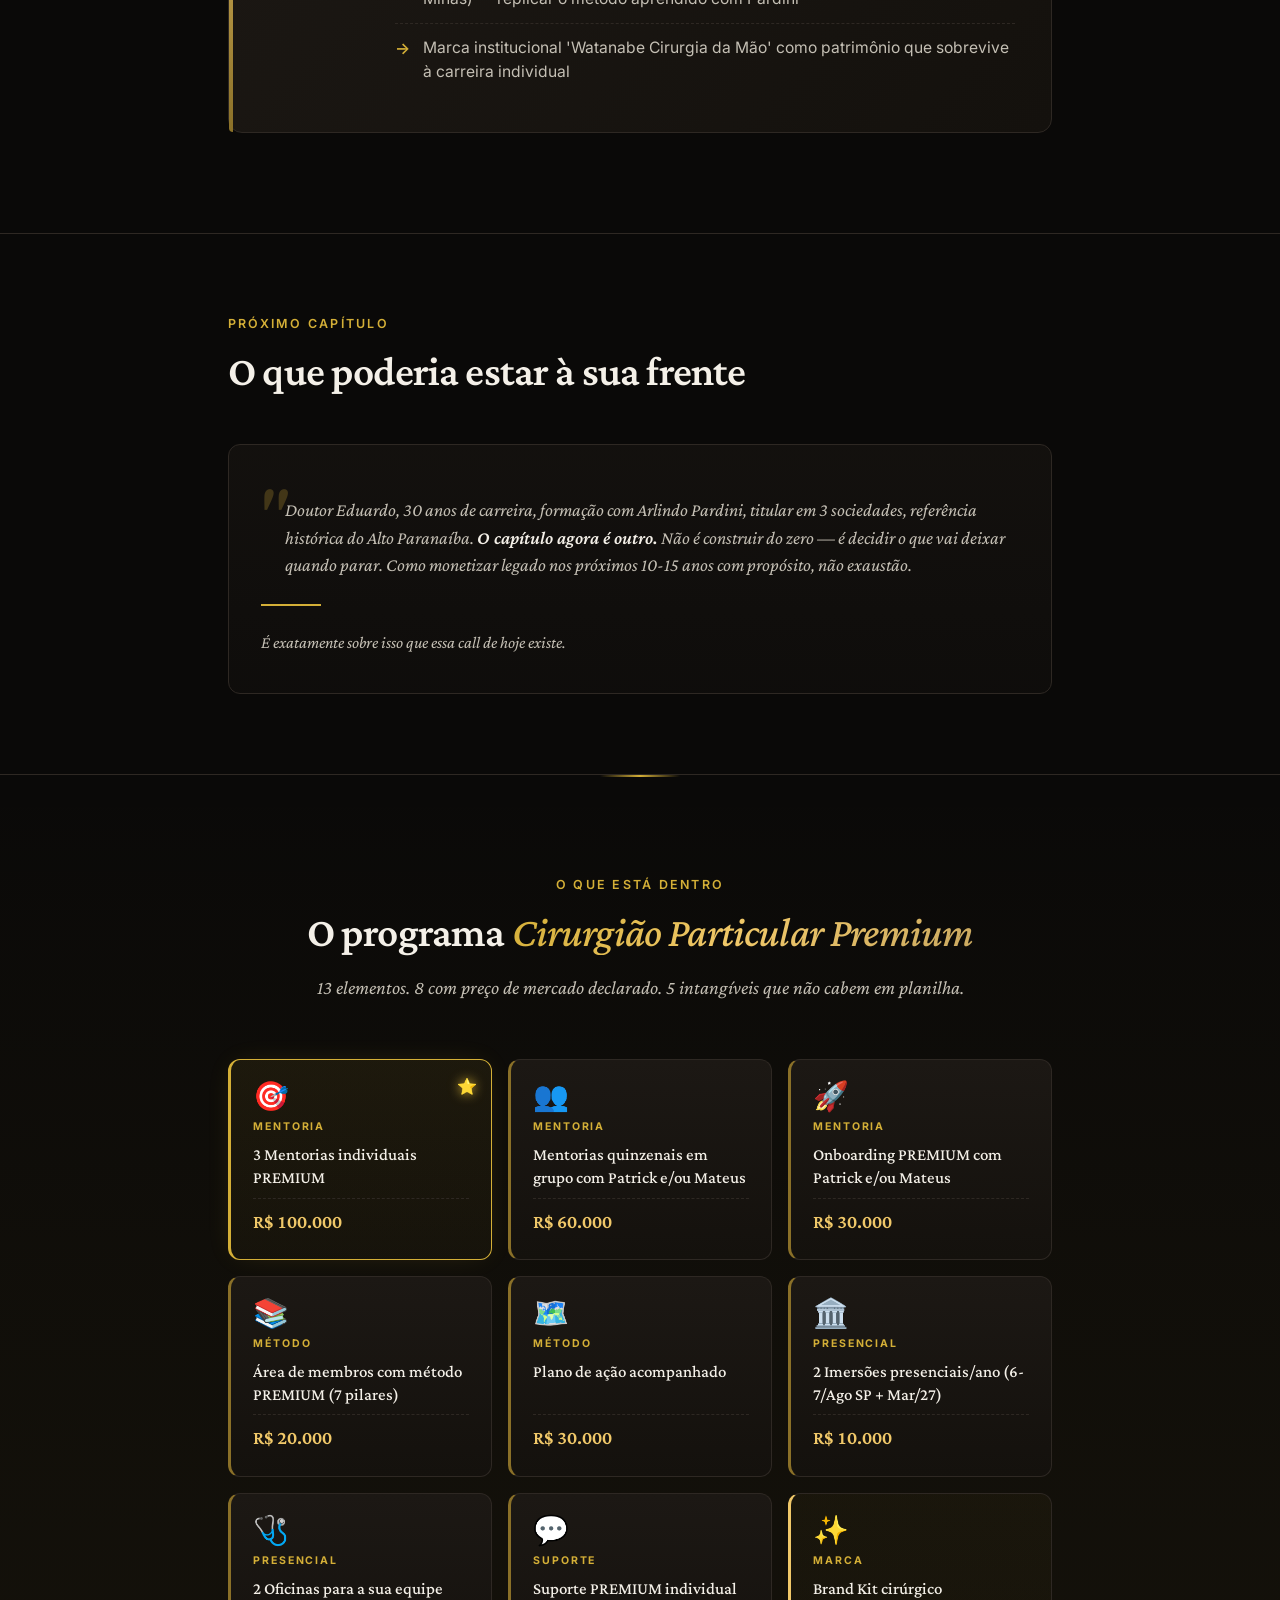
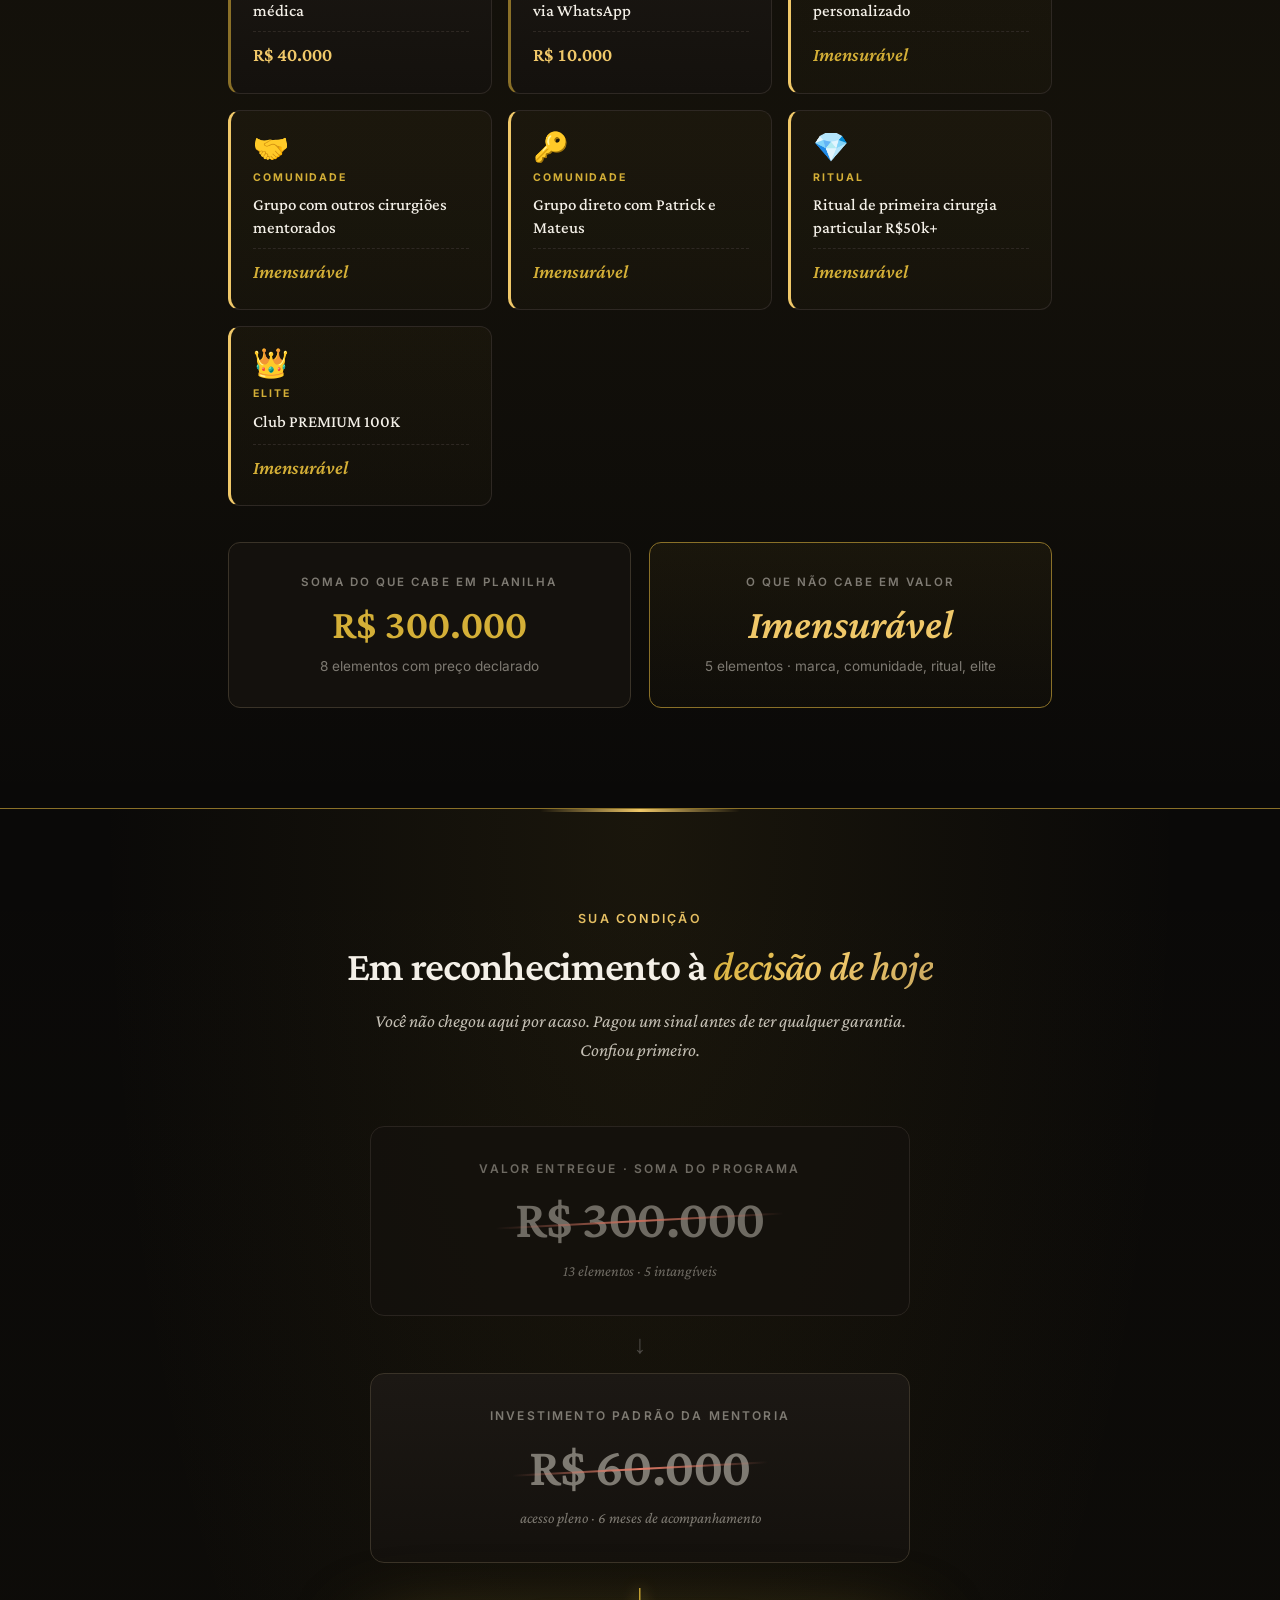
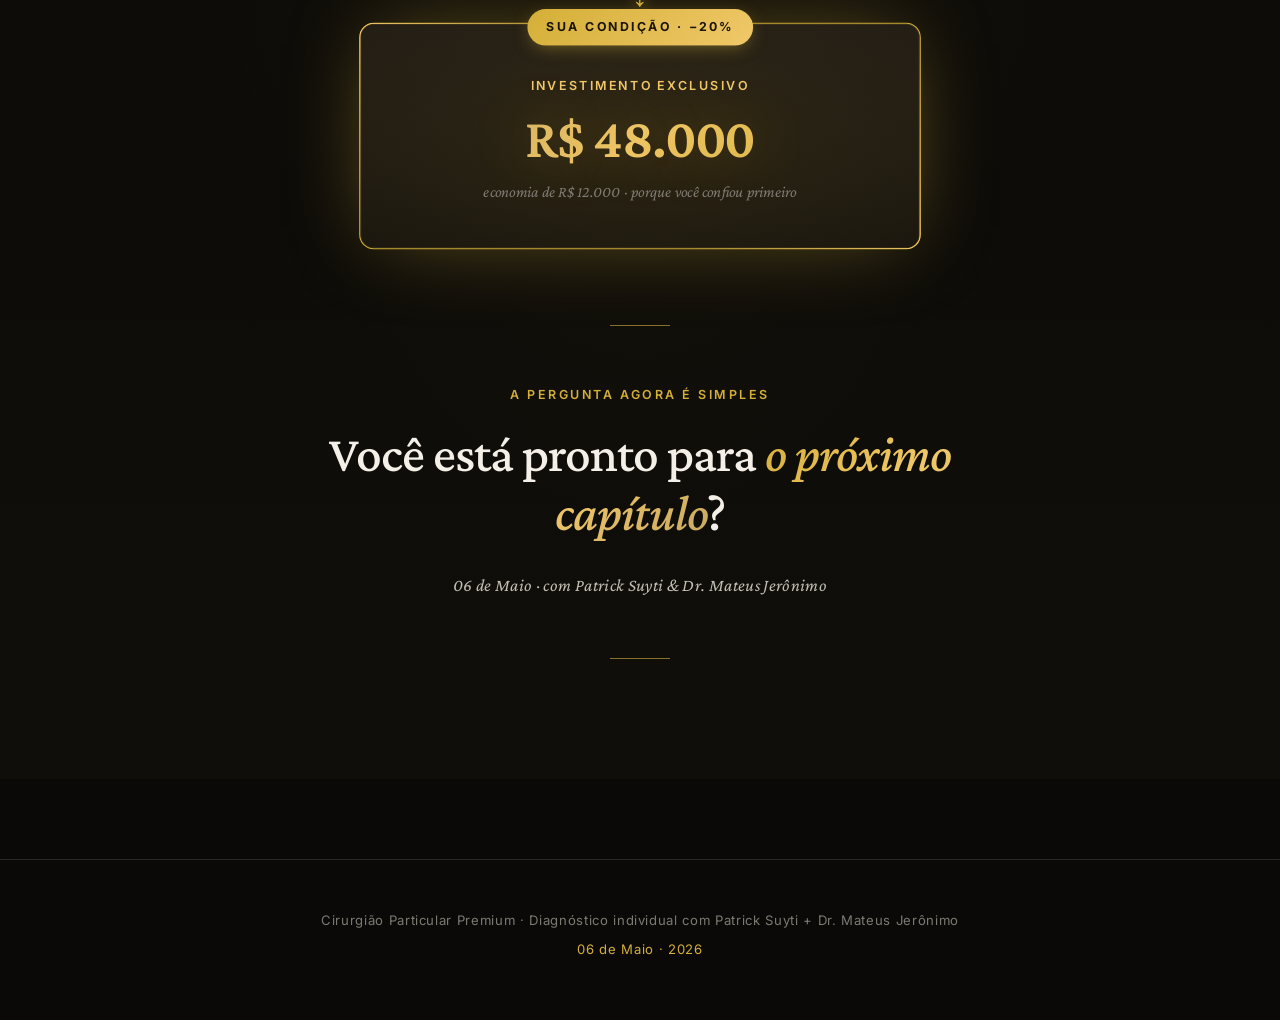
==== commit 4dcf2bd5: "individuais: leitura visual do Instagram (foto+bio+stats+tom+branding+diagnostico) alinhada a promes" ====
--- a/eduardo-watanabe-castanheira.html
+++ b/eduardo-watanabe-castanheira.html
@@ -148,6 +148,46 @@
 </section>
 
 
+<section class="ig-public-section">
+  <div class="wrap-narrow">
+    <div class="section-head">
+      <span class="eyebrow">Leitura da sua presença digital</span>
+      <h2>O que o seu <em class="gold-accent">Instagram</em> conta sobre você hoje</h2>
+    </div>
+
+    <div class="ig-public-card">
+      <div class="ig-public-head">
+        <img src="https://unavatar.io/instagram/dr.eduardowatanabe" alt="@dr.eduardowatanabe" class="ig-pub-avatar" loading="lazy" onerror="this.style.display='none'">
+        <div class="ig-public-info">
+          <div class="ig-pub-handle-row">
+            <a href="https://www.instagram.com/dr.eduardowatanabe/" target="_blank" rel="noopener" class="ig-pub-handle">@dr.eduardowatanabe</a>
+            
+          </div>
+          <div class="ig-pub-bio">&quot;Dr. Eduardo Watanabe - Ortopedista e Traumatologista&quot; · expandida: &quot;• Cirurgia da Mão | • CRM MG 27899 | RQE 12516 | RQE 12515 | • @hnsfoficial @norte.hnsf | Rua Padre Caldeira, 386, Patos de Minas | linktr.ee/dr.eduardowatanabe | dr.eduardowatanabe (Threads)&quot;</div>
+        </div>
+      </div>
+
+      <div class="ig-pub-stats"><div class="ig-pub-stat"><div class="num">6.808</div><div class="label">seguidores</div></div><div class="ig-pub-stat"><div class="num">672</div><div class="label">posts</div></div><div class="ig-pub-stat"><div class="num">1.730</div><div class="label">seguindo</div></div></div>
+
+      <div class="ig-public-readout">
+        <div class="ig-pub-row">
+          <h5>Tom de comunicação</h5>
+          <p>Institucional/professoral · educativo · linktr.ee bem cuidado · Threads ativa · tom maduro e respeitável · sem rosto-protagonista no acervo histórico</p>
+        </div>
+        <div class="ig-pub-row">
+          <h5>Branding atual</h5>
+          <p>Maduro mas anônimo · &#x27;old money do interior&#x27; · tem tudo (site, link tree, threads, multi-vínculos) MAS bio diz só &#x27;Ortopedista e Traumatologista&#x27; = qualquer um · 30 anos de carreira invisíveis na primeira linha</p>
+        </div>
+        <div class="ig-pub-row ig-pub-row-diag">
+          <h5>O que isso significa</h5>
+          <p>Eduardo tem o gap mais filosófico do dia: 30 anos de carreira, único formado pelo Pardini do Triângulo Mineiro, 2 RQEs, 2 MBAs FGV — e a bio dele é igual a do residente recém-formado. 672 posts e 6.808 seguidores = 10 seguidores/post. Volume sem ângulo. Patos de Minas tem ~150k habitantes; ele já é instituição local — falta transformar instituição local em legado nacional via curso/mentoria/sucessão.</p>
+        </div>
+      </div>
+    </div>
+  </div>
+</section>
+
+
 <section class="pre-diag-section">
   <div class="wrap-narrow">
     <div class="section-head">
--- a/style.css
+++ b/style.css
@@ -413,8 +413,27 @@
   scroll-margin-top: 100px;
 }
 .op-card-head {
-  display: grid; grid-template-columns: auto 1fr auto; gap: 24px; align-items: center;
+  display: grid; grid-template-columns: auto auto 1fr auto; gap: 24px; align-items: center;
   padding-bottom: 20px; border-bottom: 1px solid var(--border); margin-bottom: 22px;
+}
+.op-head-avatar {
+  width: 64px; height: 64px; border-radius: 50%;
+  border: 2px solid var(--gold-dark);
+  object-fit: cover;
+  background: var(--bg-3);
+}
+.op-verified {
+  display: inline-block;
+  width: 20px; height: 20px;
+  background: linear-gradient(135deg, #1d9bf0, #0066cc);
+  color: white;
+  border-radius: 50%;
+  font-size: 12px;
+  font-weight: 700;
+  text-align: center;
+  line-height: 20px;
+  margin-left: 8px;
+  vertical-align: middle;
 }
 .op-time {
   font-family: var(--serif); font-size: 2.4rem; color: var(--gold); font-weight: 600; line-height: 1;
@@ -495,6 +514,134 @@
   border-left: 2px solid var(--gold); padding: 8px 0 8px 16px;
   font-family: var(--serif); font-style: italic; font-size: 0.95rem; color: var(--text);
   margin: 8px 0;
+}
+
+/* ============== ANÁLISE PROFUNDA DO INSTAGRAM (PAINEL OPERACIONAL) ============== */
+.ig-deep {
+  background: linear-gradient(180deg, rgba(28,24,20,0.7), rgba(28,24,20,0.5));
+  border-color: var(--gold-dark);
+  margin-bottom: 18px;
+  padding: 0;
+  overflow: hidden;
+}
+
+.ig-deep-head {
+  display: grid; grid-template-columns: 100px 1fr; gap: 22px;
+  padding: 24px 24px;
+  background: linear-gradient(135deg, rgba(212,175,55,0.05), transparent);
+  border-bottom: 1px solid var(--border);
+}
+.ig-avatar {
+  width: 100px; height: 100px;
+  border-radius: 50%;
+  border: 2px solid var(--gold);
+  object-fit: cover;
+  background: var(--bg-3);
+  box-shadow: 0 0 20px -5px rgba(212,175,55,0.4);
+}
+.ig-deep-meta { display: flex; flex-direction: column; gap: 8px; min-width: 0; }
+.ig-handle-row { display: flex; align-items: center; gap: 10px; }
+.ig-handle-link {
+  font-family: var(--sans); font-size: 1rem; color: var(--gold-bright);
+  font-weight: 600; word-break: break-all;
+}
+.ig-verified {
+  display: inline-flex; align-items: center;
+  background: linear-gradient(135deg, #1d9bf0, #0066cc);
+  color: white;
+  font-size: 0.7rem; font-weight: 700;
+  padding: 2px 8px; border-radius: 100px;
+  letter-spacing: 0.05em;
+}
+.ig-not-verified {
+  font-size: 0.74rem; color: var(--text-4);
+  font-style: italic;
+}
+.ig-stats {
+  display: flex; flex-wrap: wrap; gap: 8px 14px;
+  font-size: 0.85rem; color: var(--text-3);
+}
+.ig-stats strong { color: var(--text); font-weight: 600; }
+.ig-stats .dot { width: 3px; height: 3px; background: var(--text-4); border-radius: 50%; align-self: center; }
+
+.ig-score-bar {
+  display: grid; grid-template-columns: auto 1fr auto; gap: 10px; align-items: center;
+  margin-top: 6px;
+}
+.ig-score-label {
+  font-size: 0.7rem; letter-spacing: 0.12em; text-transform: uppercase;
+  color: var(--text-3); font-weight: 600;
+}
+.ig-score-track {
+  height: 6px; background: var(--bg-3); border-radius: 100px; overflow: hidden;
+  border: 1px solid var(--border);
+}
+.ig-score-fill {
+  height: 100%; border-radius: 100px;
+  transition: width 1s ease;
+}
+.ig-score-fill.high { background: linear-gradient(90deg, var(--gold-soft), var(--gold-bright)); box-shadow: 0 0 12px var(--gold); }
+.ig-score-fill.mid { background: linear-gradient(90deg, var(--gold-dark), var(--gold-soft)); }
+.ig-score-fill.low { background: linear-gradient(90deg, var(--danger), var(--gold-dark)); }
+.ig-score-num {
+  font-family: var(--serif); font-size: 1.3rem; color: var(--gold-bright); font-weight: 600;
+  line-height: 1; font-feature-settings: "tnum";
+}
+
+.ig-deep-body {
+  padding: 24px 24px 26px;
+  display: flex; flex-direction: column; gap: 16px;
+}
+.ig-deep-row {
+  display: grid; grid-template-columns: 110px 1fr; gap: 20px;
+  padding-bottom: 14px; border-bottom: 1px dashed var(--border);
+}
+.ig-deep-row:last-child { border-bottom: 0; padding-bottom: 0; }
+@media (max-width: 600px) {
+  .ig-deep-row { grid-template-columns: 1fr; gap: 4px; }
+  .ig-deep-head { grid-template-columns: 70px 1fr; gap: 14px; padding: 18px 16px; }
+  .ig-avatar { width: 70px; height: 70px; }
+}
+.ig-k {
+  font-size: 0.72rem; letter-spacing: 0.16em; text-transform: uppercase;
+  color: var(--gold); font-weight: 700;
+  padding-top: 2px;
+}
+.ig-v { color: var(--text-2); font-size: 0.92rem; line-height: 1.55; }
+.ig-quote {
+  font-family: var(--serif); font-style: italic; color: var(--text);
+  font-size: 0.98rem;
+  border-left: 2px solid var(--gold-dark); padding-left: 14px;
+}
+.ig-diag {
+  background: rgba(212,175,55,0.04);
+  padding: 12px 14px;
+  border-radius: 8px;
+  border-left: 3px solid var(--gold);
+}
+.ig-list {
+  list-style: none; padding: 0; margin: 0;
+}
+.ig-list li {
+  padding: 4px 0 4px 16px; position: relative;
+  color: var(--text-2); font-size: 0.9rem;
+}
+.ig-list li::before {
+  content: '·'; color: var(--gold); position: absolute;
+  left: 4px; top: -1px; font-size: 1.2rem;
+}
+.ig-gaps {
+  list-style: none; padding: 0; margin: 0;
+}
+.ig-gaps li {
+  padding: 6px 0 6px 22px; position: relative;
+  color: var(--text-2); font-size: 0.9rem;
+  border-bottom: 1px dashed var(--border);
+}
+.ig-gaps li:last-child { border-bottom: 0; }
+.ig-gaps li::before {
+  content: '⚠'; color: var(--danger); position: absolute;
+  left: 0; top: 6px; font-size: 0.75rem;
 }
 
 /* ============== MAPA DA OFERTA (CTA pitch nas individuais) ============== */
@@ -1074,6 +1221,142 @@
   font-size: 1rem;
 }
 
+/* ============== LEITURA DO INSTAGRAM (PÁGINAS INDIVIDUAIS) ============== */
+.ig-public-section {
+  padding: 90px 0 90px;
+  border-top: 1px solid var(--border);
+  background: linear-gradient(180deg, transparent, rgba(212,175,55,0.02));
+}
+
+.ig-public-card {
+  background: linear-gradient(180deg, var(--bg-3), var(--bg-2));
+  border: 1px solid var(--gold-dark);
+  border-radius: 16px;
+  padding: 42px 42px;
+  position: relative;
+  overflow: hidden;
+}
+.ig-public-card::before {
+  content: '';
+  position: absolute; top: 0; left: 0; right: 0; height: 3px;
+  background: linear-gradient(90deg, transparent, var(--gold), transparent);
+}
+
+.ig-public-head {
+  display: grid; grid-template-columns: 130px 1fr; gap: 30px; align-items: center;
+  padding-bottom: 24px;
+  border-bottom: 1px solid var(--border);
+  margin-bottom: 28px;
+}
+@media (max-width: 600px) {
+  .ig-public-card { padding: 28px 24px; }
+  .ig-public-head { grid-template-columns: 90px 1fr; gap: 18px; }
+}
+
+.ig-pub-avatar {
+  width: 130px; height: 130px;
+  border-radius: 50%;
+  border: 3px solid var(--gold);
+  object-fit: cover;
+  background: var(--bg-3);
+  box-shadow: 0 0 30px -8px rgba(212,175,55,0.5);
+}
+@media (max-width: 600px) { .ig-pub-avatar { width: 90px; height: 90px; border-width: 2px; } }
+
+.ig-public-info { display: flex; flex-direction: column; gap: 10px; min-width: 0; }
+.ig-pub-handle-row { display: flex; align-items: center; gap: 10px; flex-wrap: wrap; }
+.ig-pub-handle {
+  font-family: var(--sans);
+  font-size: clamp(1.1rem, 2.4vw, 1.4rem);
+  color: var(--gold-bright);
+  font-weight: 600;
+  word-break: break-all;
+}
+.ig-pub-verified {
+  background: linear-gradient(135deg, #1d9bf0, #0066cc);
+  color: white;
+  font-size: 0.74rem; font-weight: 700;
+  padding: 4px 10px; border-radius: 100px;
+  letter-spacing: 0.05em;
+  display: inline-flex; align-items: center;
+}
+.ig-pub-bio {
+  font-family: var(--serif);
+  font-style: italic;
+  font-size: 1.02rem;
+  color: var(--text-2);
+  line-height: 1.5;
+}
+
+.ig-pub-stats {
+  display: flex;
+  justify-content: flex-start;
+  gap: 40px;
+  padding: 20px 0 30px;
+  border-bottom: 1px solid var(--border);
+  margin-bottom: 28px;
+  flex-wrap: wrap;
+}
+.ig-pub-stat { text-align: left; }
+.ig-pub-stat .num {
+  font-family: var(--serif);
+  font-size: clamp(1.6rem, 3vw, 2.2rem);
+  color: var(--gold-bright);
+  font-weight: 600;
+  line-height: 1;
+  font-feature-settings: "tnum";
+}
+.ig-pub-stat .label {
+  font-family: var(--sans);
+  font-size: 0.78rem;
+  letter-spacing: 0.14em;
+  text-transform: uppercase;
+  color: var(--text-3);
+  font-weight: 600;
+  margin-top: 6px;
+}
+
+.ig-public-readout { display: flex; flex-direction: column; gap: 22px; }
+.ig-pub-row {
+  display: grid; grid-template-columns: 180px 1fr; gap: 28px;
+  padding-bottom: 20px;
+  border-bottom: 1px dashed var(--border);
+}
+.ig-pub-row:last-child { border-bottom: 0; padding-bottom: 0; }
+@media (max-width: 600px) {
+  .ig-pub-row { grid-template-columns: 1fr; gap: 6px; }
+}
+.ig-pub-row h5 {
+  font-family: var(--sans);
+  font-size: 0.74rem;
+  letter-spacing: 0.18em;
+  text-transform: uppercase;
+  color: var(--gold);
+  font-weight: 700;
+  padding-top: 4px;
+}
+.ig-pub-row p {
+  color: var(--text-2);
+  font-size: 1rem;
+  line-height: 1.6;
+}
+.ig-pub-row-diag {
+  background: rgba(212,175,55,0.04);
+  border: 1px solid var(--gold-dark);
+  border-radius: 10px;
+  padding: 22px 26px;
+  margin-top: 4px;
+  border-bottom: 0 !important;
+}
+.ig-pub-row-diag h5 { padding-top: 0; margin-bottom: 6px; }
+.ig-pub-row-diag p {
+  font-family: var(--serif);
+  font-size: 1.08rem;
+  font-style: italic;
+  color: var(--text);
+  line-height: 1.55;
+}
+
 /* fade-in on scroll */
 @media (prefers-reduced-motion: no-preference) {
   section { animation: fade-in-up 0.7s ease-out backwards; }
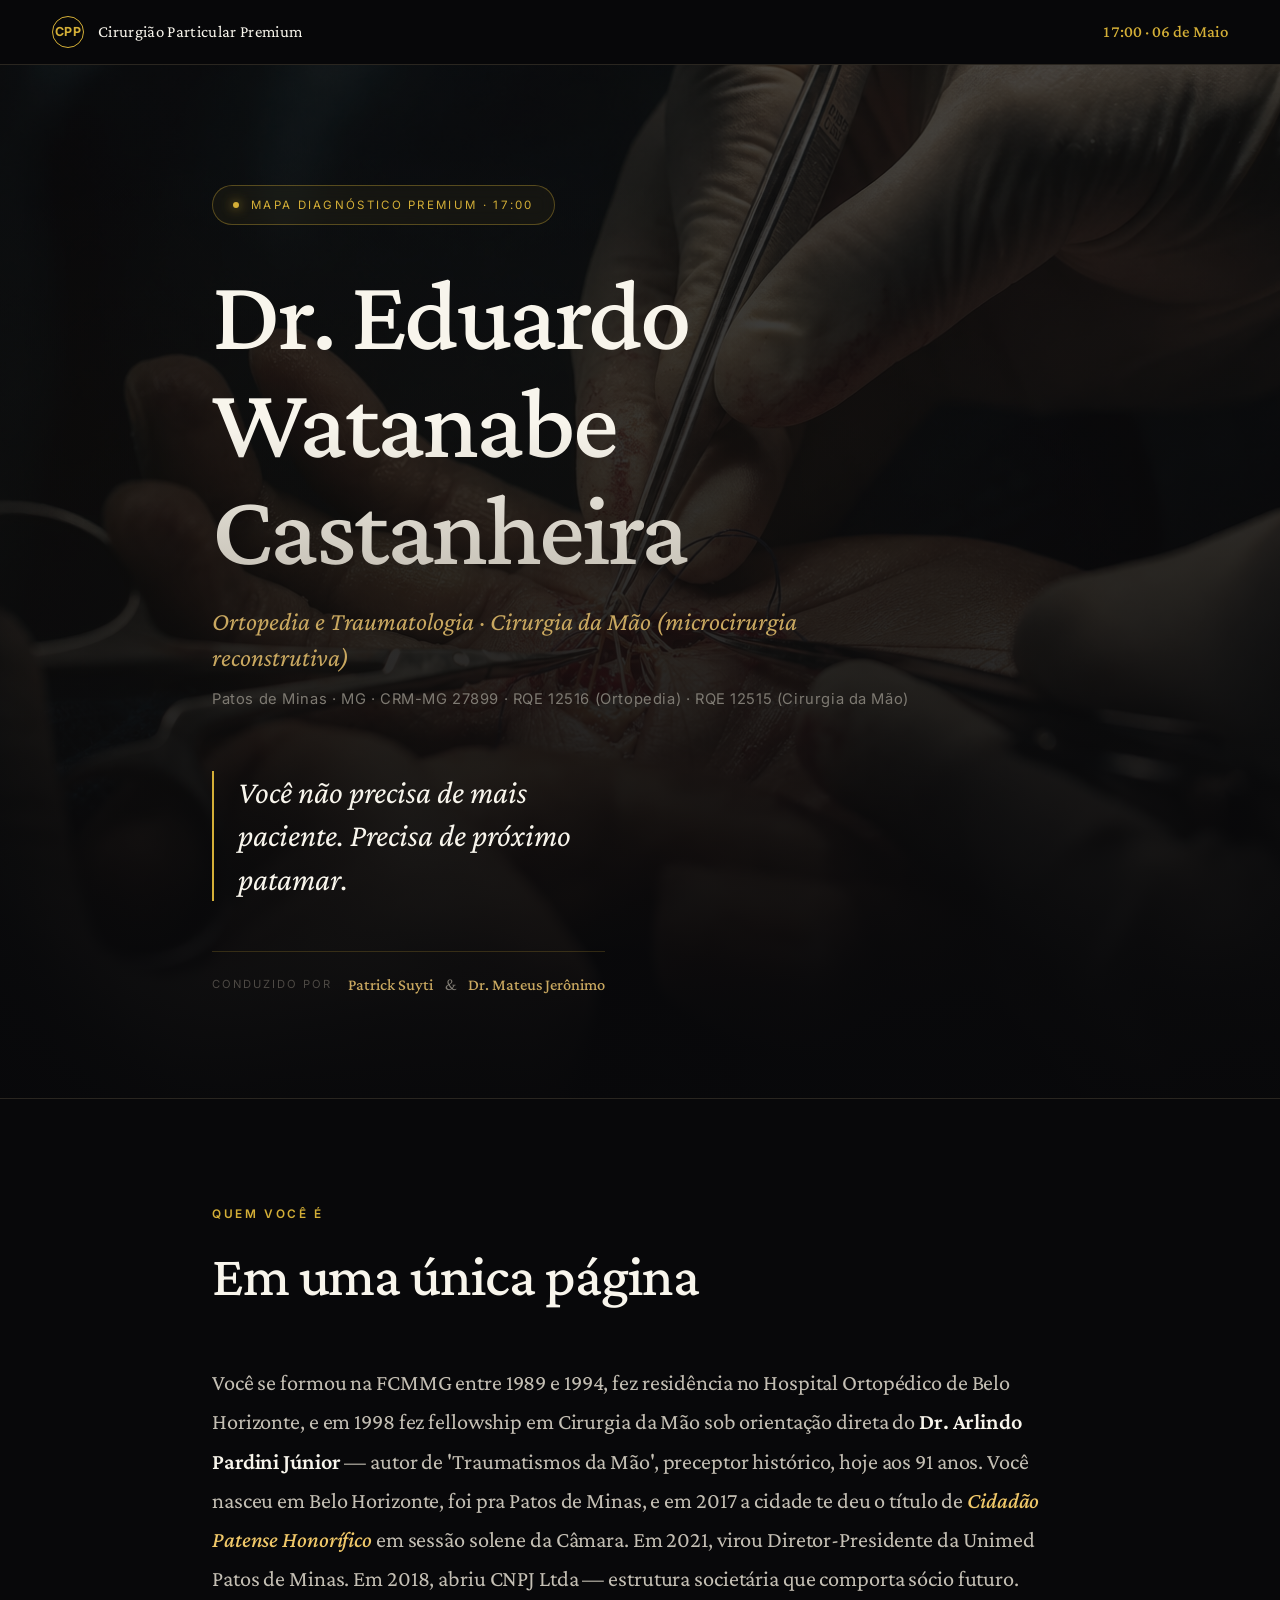
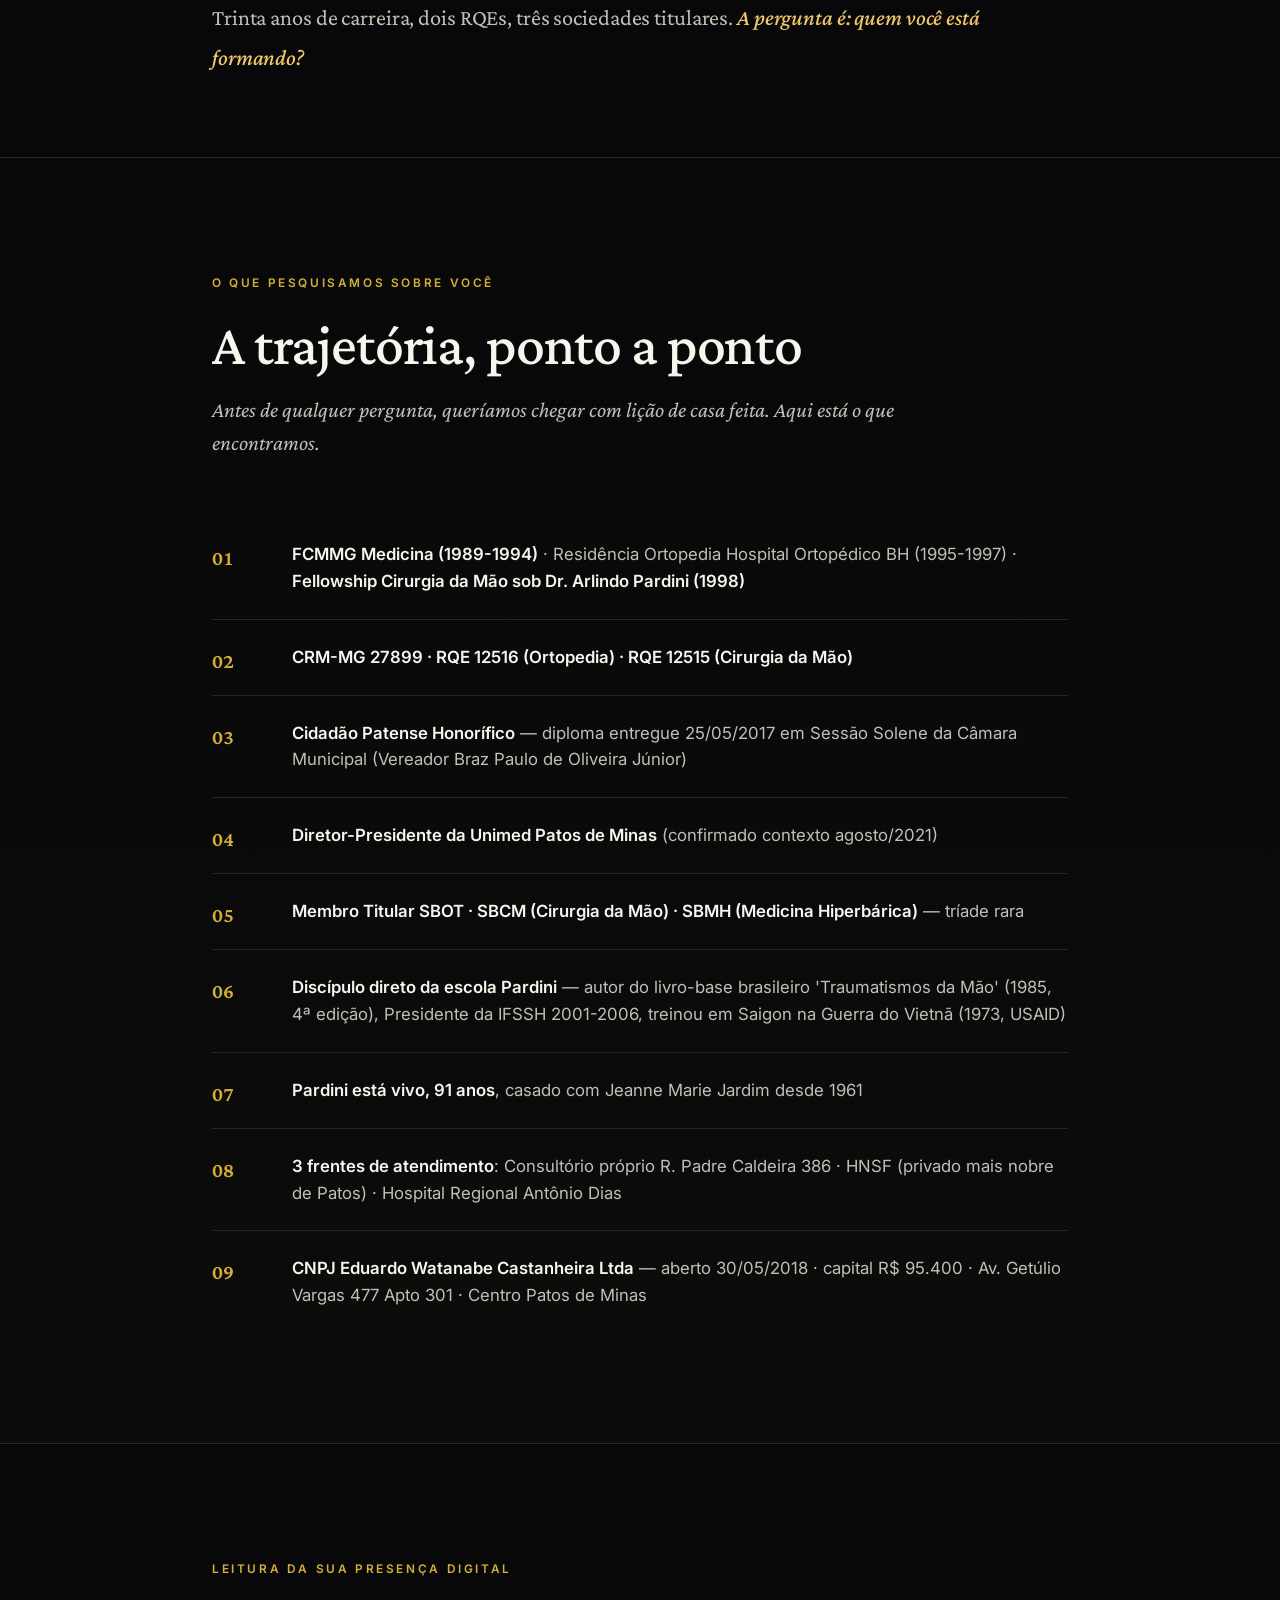
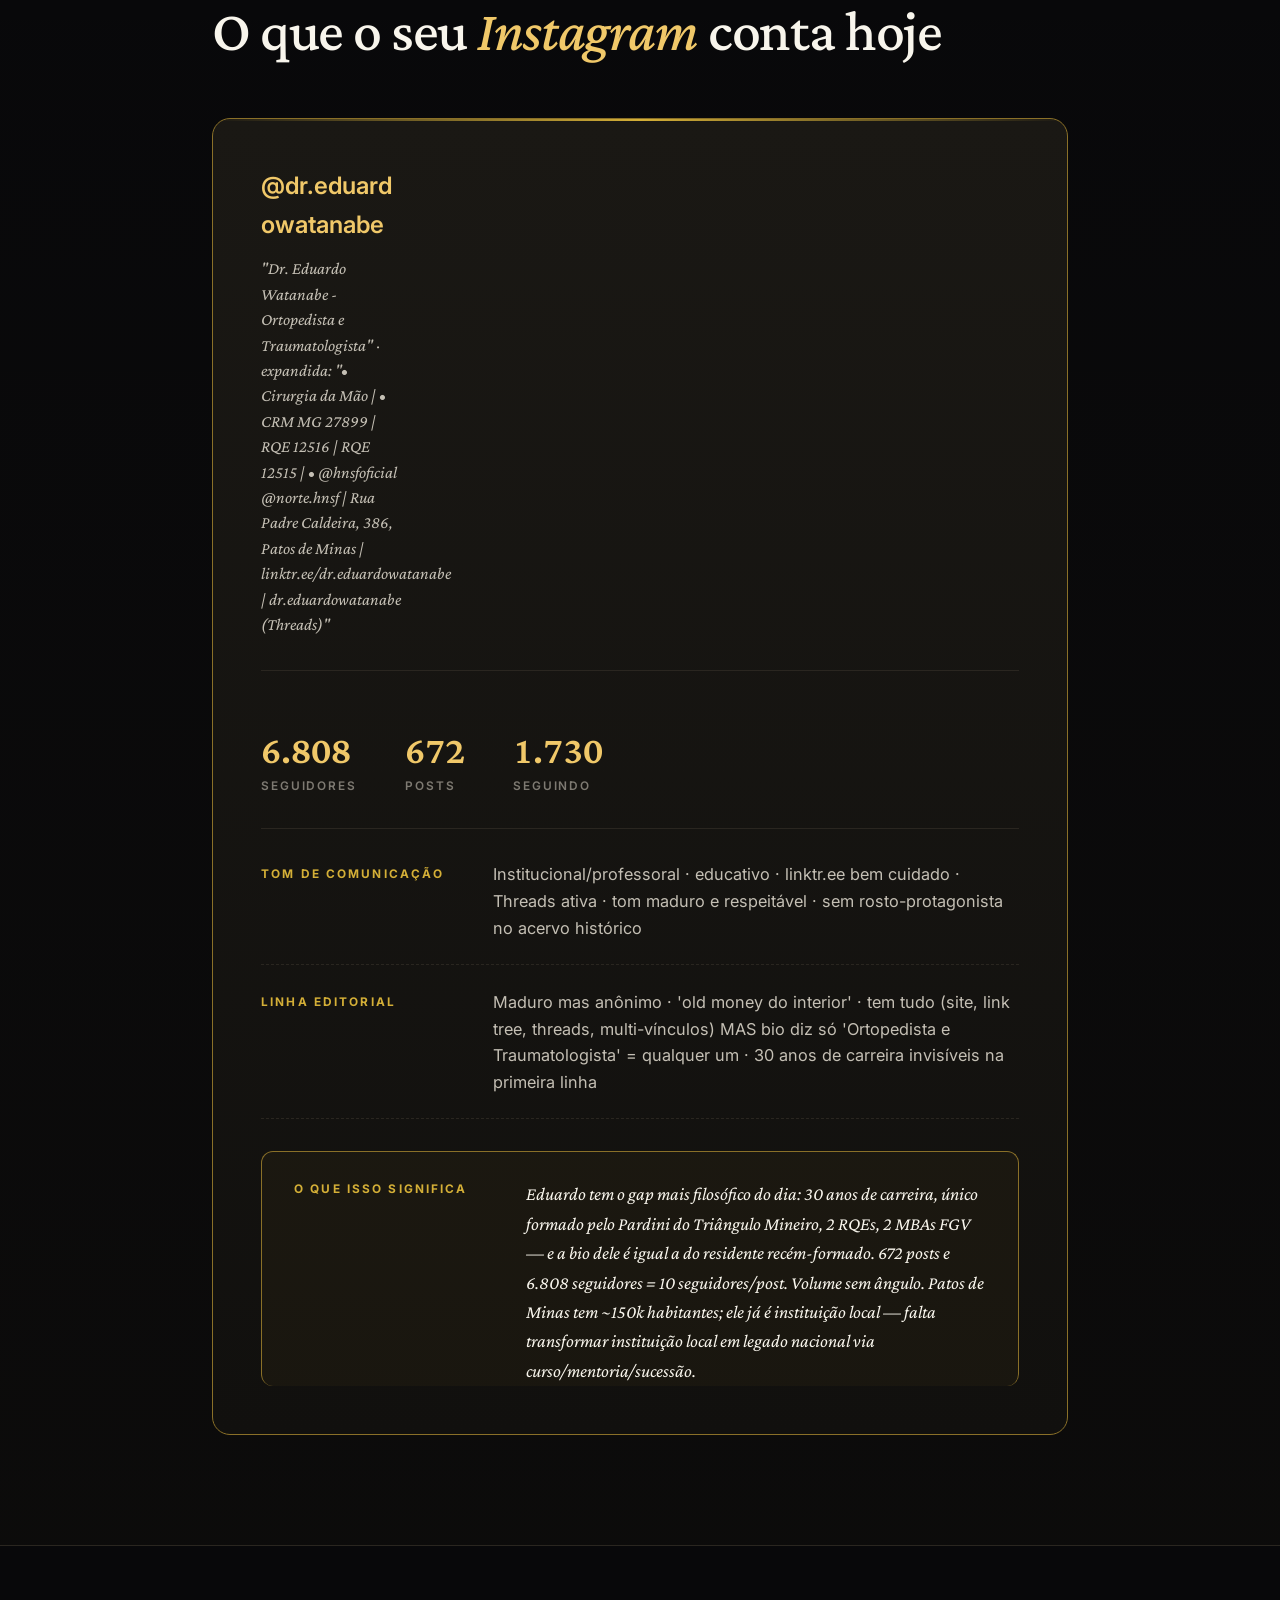
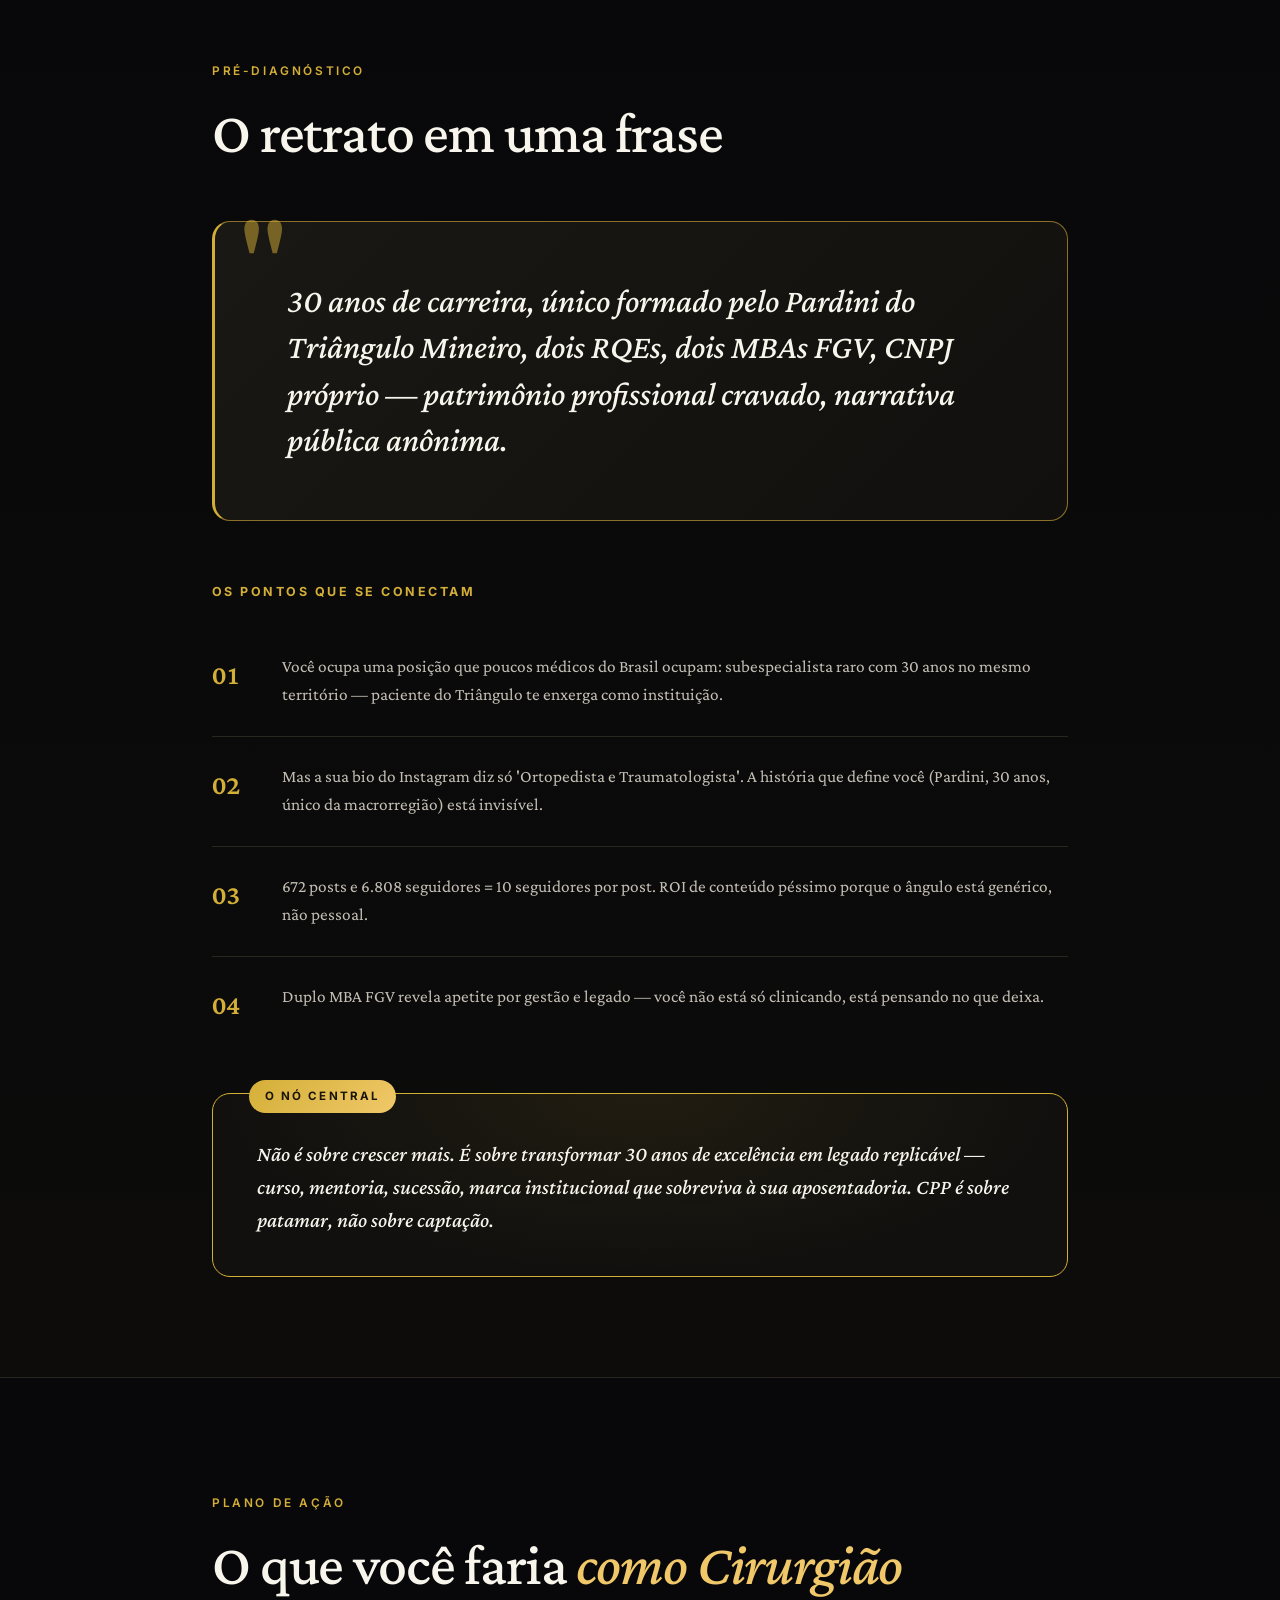
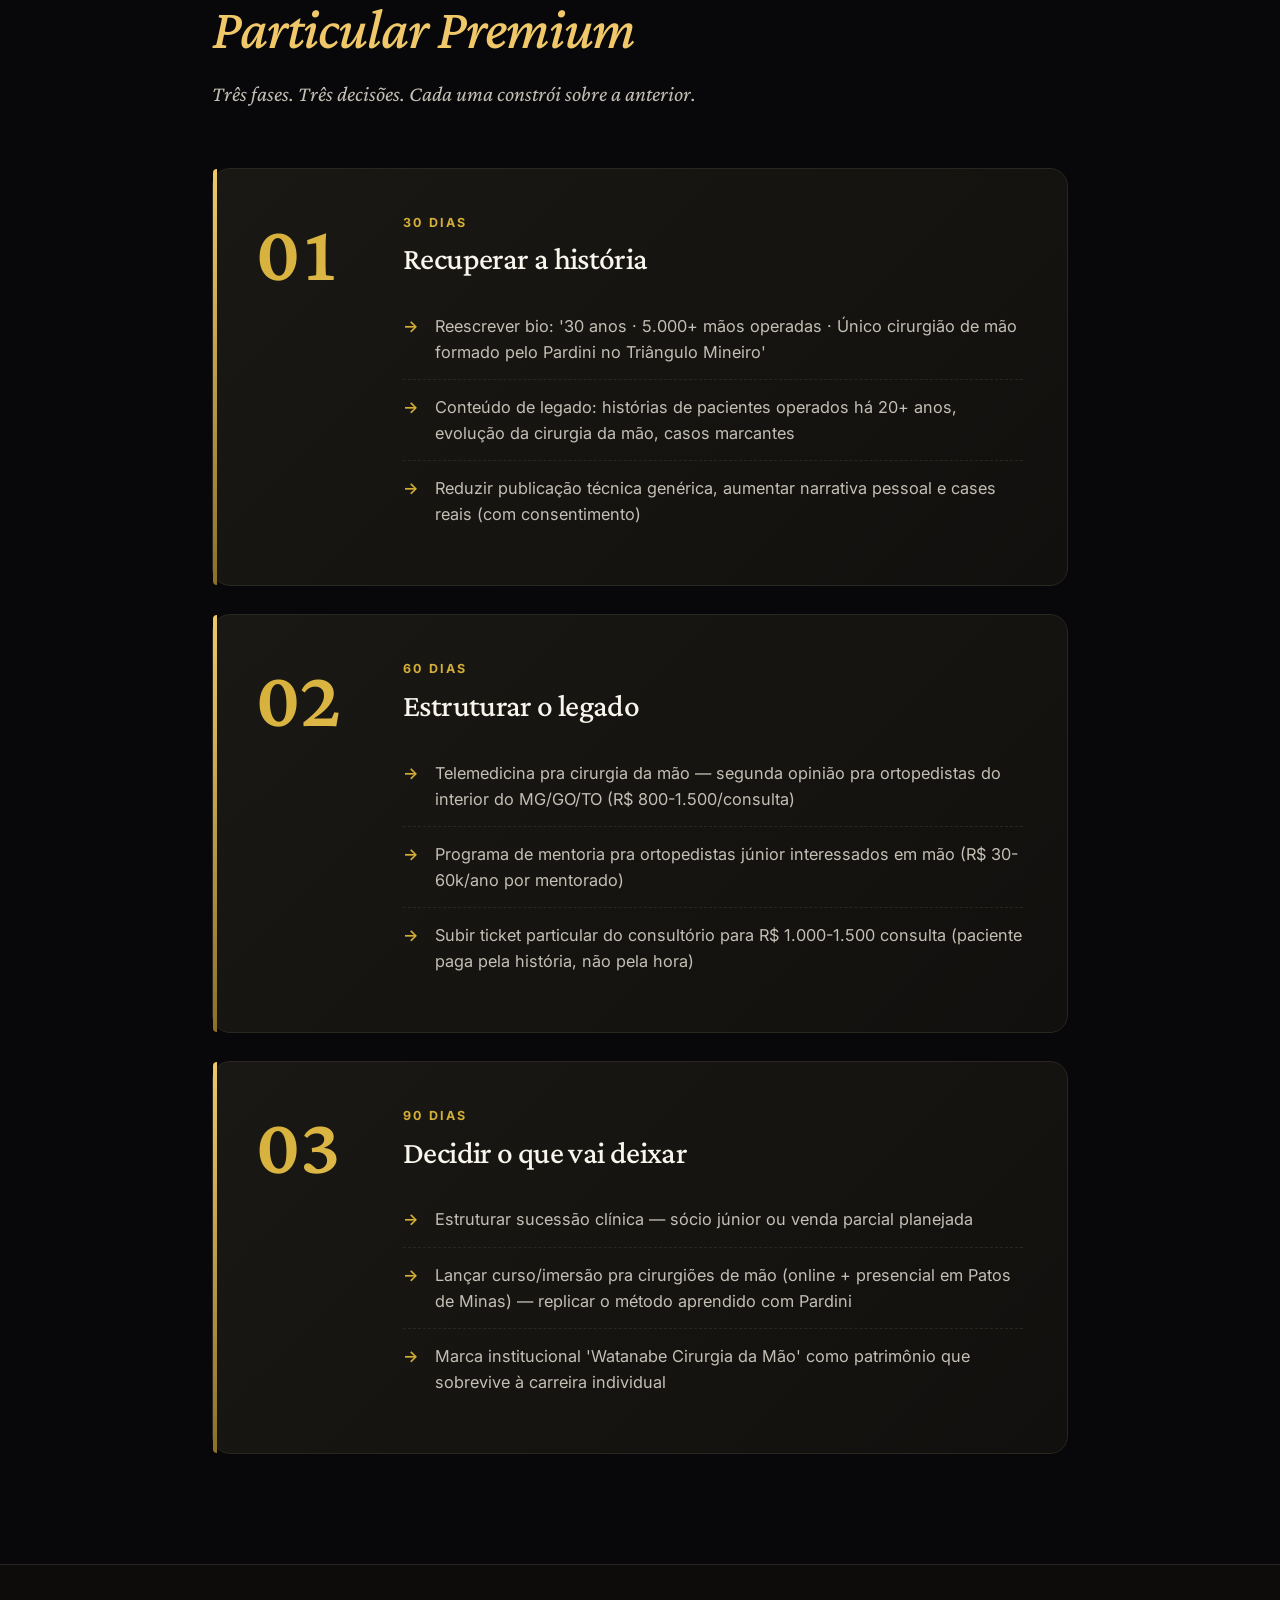
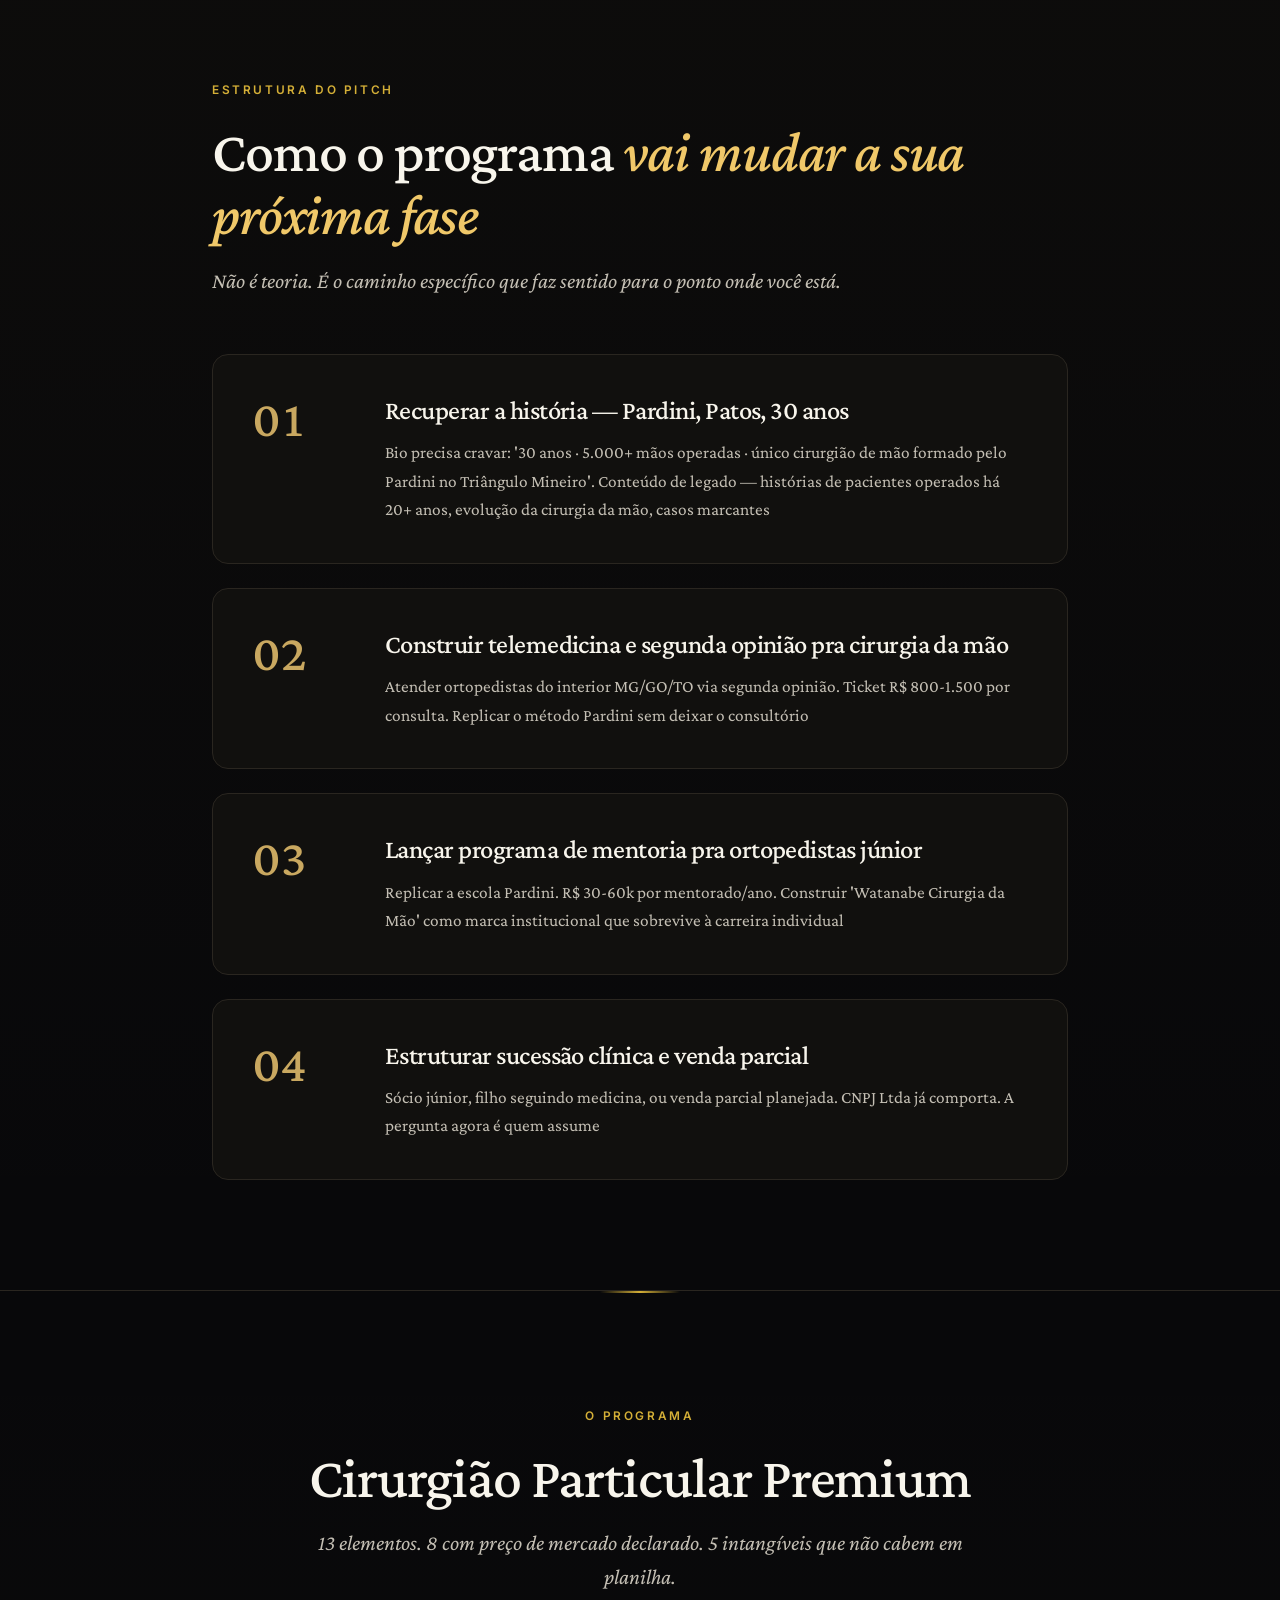
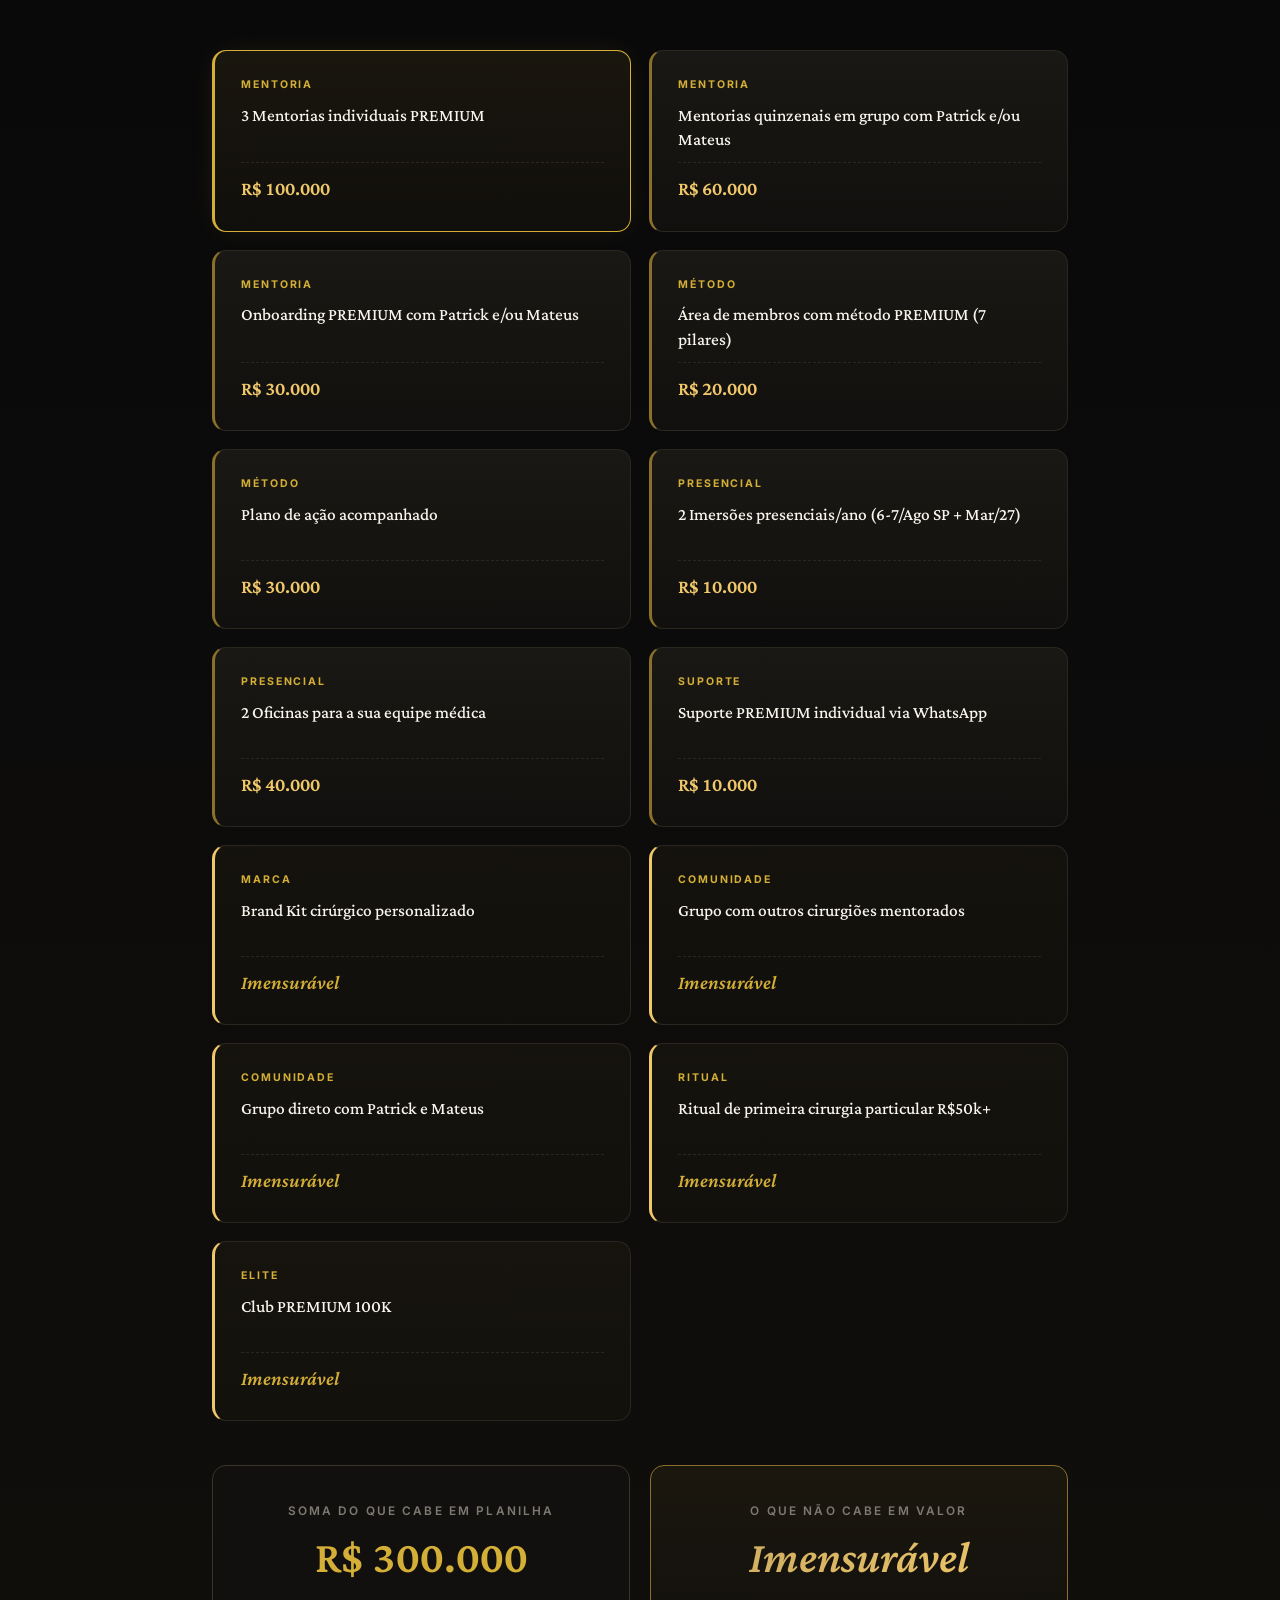
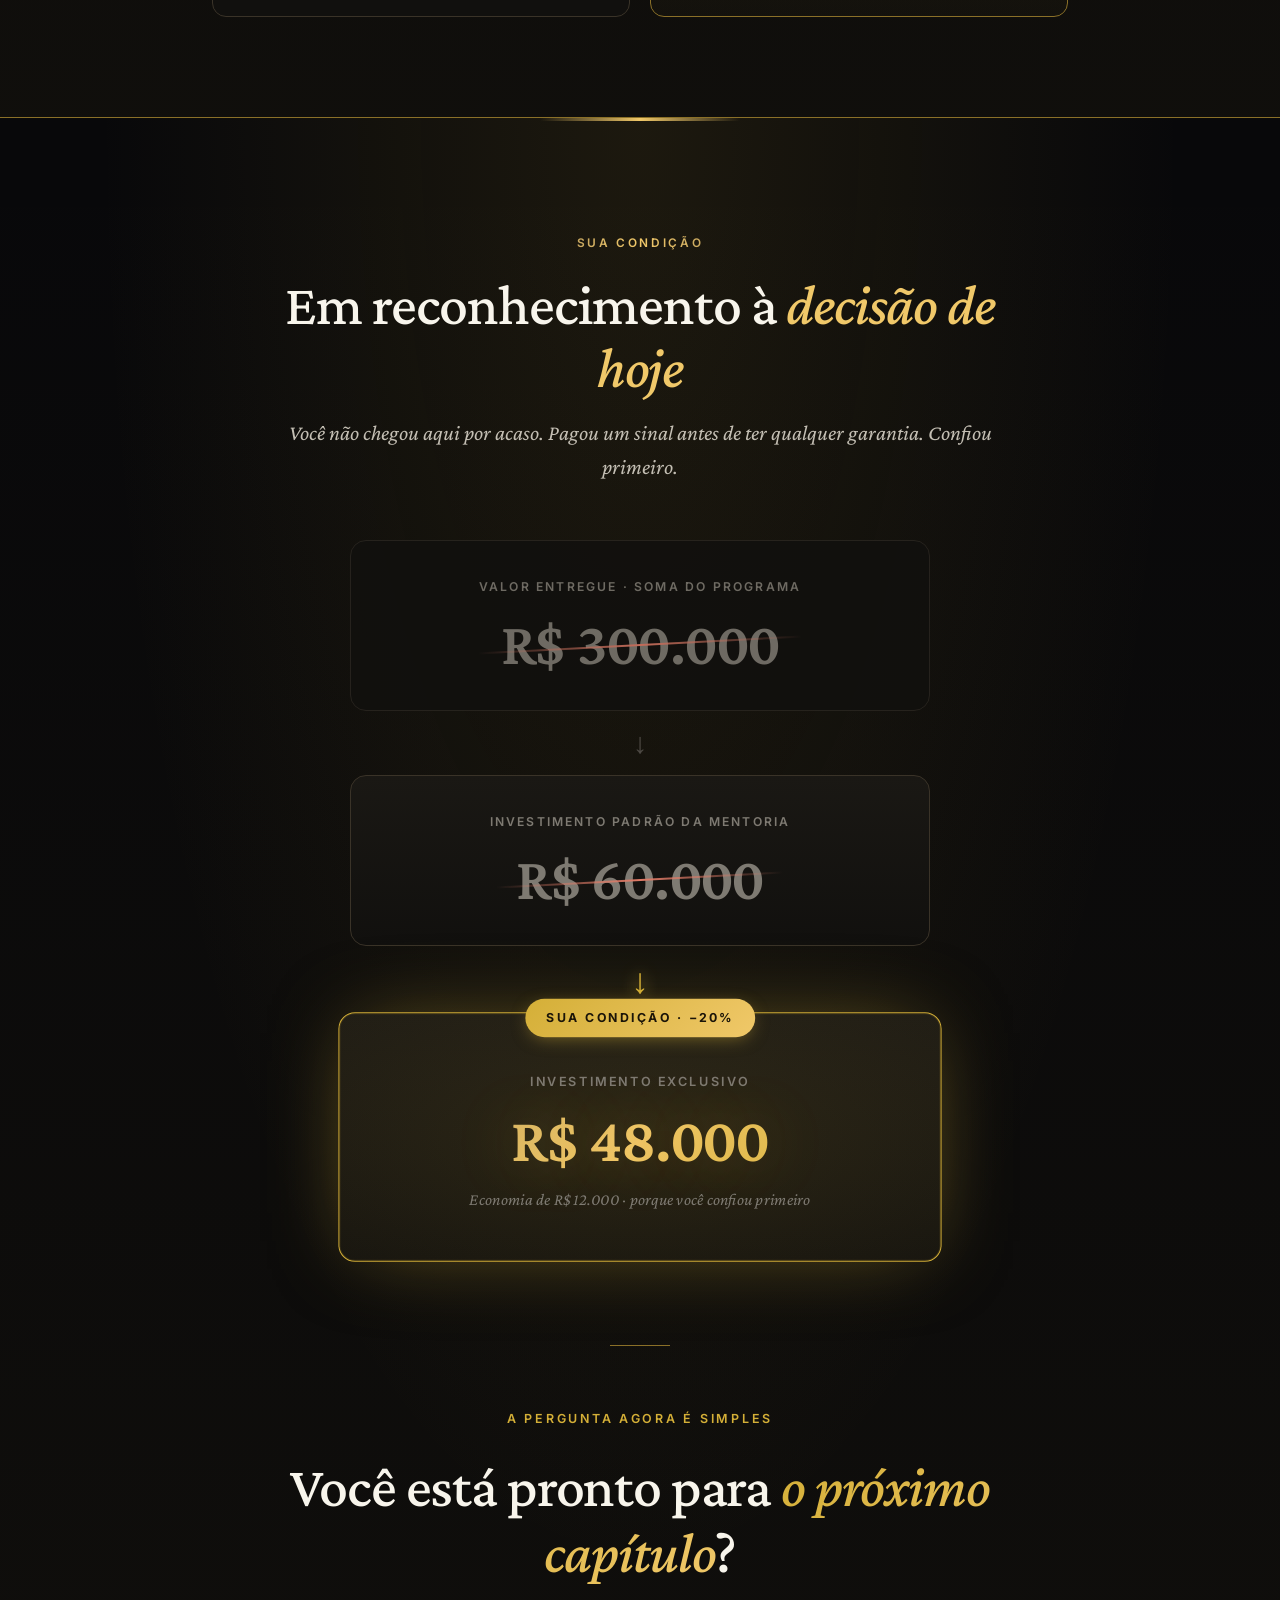
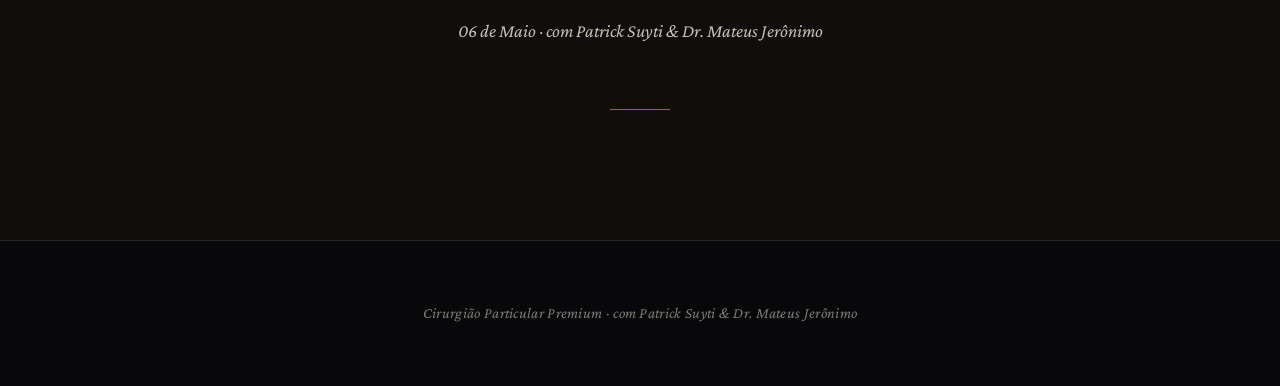
==== commit dd1ac417: "redesign Apple Clean x CPP: imagens 4K cinematicas + FBI deep dive integrado + sem nota interna + em" ====
--- a/eduardo-watanabe-castanheira.html
+++ b/eduardo-watanabe-castanheira.html
@@ -4,163 +4,83 @@
 <meta charset="utf-8">
 <meta name="viewport" content="width=device-width, initial-scale=1, viewport-fit=cover">
 <title>Dr. Eduardo Watanabe Castanheira · Diagnóstico CPP · 06/05</title>
-<meta name="description" content="Mapa diagnóstico individual para Dr. Eduardo Watanabe Castanheira — Cirurgião Particular Premium · 06 de Maio 2026">
+<meta name="description" content="Mapa diagnóstico individual · Dr. Eduardo Watanabe Castanheira · Cirurgião Particular Premium · 06 de Maio 2026">
 <meta name="theme-color" content="#0a0908">
 <meta property="og:title" content="Dr. Eduardo Watanabe Castanheira · Diagnóstico CPP · 06/05">
-<meta property="og:description" content="Mapa diagnóstico individual para Dr. Eduardo Watanabe Castanheira — Cirurgião Particular Premium · 06 de Maio 2026">
+<meta property="og:description" content="Mapa diagnóstico individual · Dr. Eduardo Watanabe Castanheira · Cirurgião Particular Premium · 06 de Maio 2026">
 <meta property="og:type" content="website">
 <link rel="preconnect" href="https://fonts.googleapis.com">
 <link rel="preconnect" href="https://fonts.gstatic.com" crossorigin>
-<link href="https://fonts.googleapis.com/css2?family=Crimson+Pro:ital,wght@0,400;0,500;0,600;1,400;1,500&family=Inter:wght@400;500;600;700&display=swap" rel="stylesheet">
+<link href="https://fonts.googleapis.com/css2?family=Crimson+Pro:ital,wght@0,400;0,500;0,600;0,700;1,400;1,500&family=Inter:wght@300;400;500;600;700&display=swap" rel="stylesheet">
 <link rel="stylesheet" href="style.css">
 </head>
 <body>
 
-
-<header class="topbar">
+<header class="topbar topbar-public">
   <div class="topbar-inner">
-    <a href="index.html" class="brand">
+    <span class="brand">
       <span class="brand-mark">CPP</span>
-      <span class="brand-text">Cirurgião Particular Premium · <span class="accent">Mapa Diagnóstico</span></span>
-    </a>
-    <a href="index.html" class="nav-back">← voltar ao painel</a>
+      <span class="brand-text">Cirurgião Particular Premium</span>
+    </span>
+    <span class="hora-tag">17:00 · 06 de Maio</span>
   </div>
 </header>
 
-
-<section class="hero">
-  <div class="wrap-narrow">
-    <span class="hero-eyebrow">Mapa Diagnóstico · 06 Maio · 17:00</span>
-    <h1 class="hero-title">Dr. Eduardo Watanabe Castanheira</h1>
-    <p class="hero-sub">Ortopedia e Traumatologia · Cirurgia da Mão (microcirurgia reconstrutiva)</p>
-
-    <div class="hero-card">
-      <div class="hero-avatar">EC</div>
-      <div class="hero-meta">
-        <div class="hero-meta-row">
-          <span><strong>📍 Patos de Minas · MG</strong></span>
-          <span class="dot"></span>
-          <span>🕐 <strong>17:00</strong> · 6 de maio</span>
-          <span class="dot"></span><span>🆔 <strong>CRM-MG 27899 · RQE 12516 (Ortopedia) · RQE 12515 (Cirurgia da Mão)</strong></span>
-        </div>
-        <div class="hero-meta-row">
-          <span><a href="https://us06web.zoom.us/j/82920171401" target="_blank" rel="noopener">⚡ Sala Zoom da call</a></span>
-        </div>
-        
-      </div>
-    </div>
-  </div>
-</section>
-
-<section>
-  <div class="wrap-narrow">
-    <div class="section-head">
-      <span class="eyebrow">Identidade</span>
-      <h2>Quem você é, em uma página</h2>
-    </div>
-
-    <div class="kv"><div class="k">Instagram</div><div class="v"><a href="https://www.instagram.com/dr.eduardowatanabe/" target="_blank" rel="noopener">@dr.eduardowatanabe</a> · <span class="muted">aberto · 6.808 seguidores</span></div><div class="k">Site</div><div class="v"><a href="https://eduardoortopedia.com.br/" target="_blank" rel="noopener">https://eduardoortopedia.com.br/</a></div><div class="k">Doctoralia</div><div class="v"><a href="https://www.catalogo.med.br/doutor/eduardo-watanabe-castanheira-1870802.htm" target="_blank" rel="noopener">ver perfil</a></div></div>
-
-    <div class="block" style="margin-top: 32px">
-      <span class="block-eyebrow">Trajetória</span>
-      <h3>Formação</h3>
-      <ul class="bullets">      <li>Medicina FCMMG (1989-1994)</li>
-      <li>Residência Ortopedia/Traumatologia — Hospital Ortopédico BH (1995-1997)</li>
-      <li>Fellowship Cirurgia da Mão (1998) — sob Dr. Arlindo Pardini</li>
-      <li>MBA Gestão Empresarial — FGV</li>
-      <li>MBA Gestão de Saúde — FGV</li></ul>
-    </div>
-
-    <div class="block"><span class="block-eyebrow">Estrutura atual</span><h3>Onde você atua</h3><ul class="bullets">      <li>Consultório próprio — R. Padre Caldeira, 386 · Centro · Patos de Minas</li>
-      <li>Hospital Nossa Senhora de Fátima (HNSF) — corpo clínico</li>
-      <li>Hospital Regional Antônio Dias</li>
-      <li>CNPJ próprio — Eduardo Watanabe Castanheira Eireli (30.590.217/0001-60)</li></ul></div>
-
-    <div class="block"><span class="block-eyebrow">Credenciais</span><h3>O que sua trajetória já provou</h3><ul class="bullets">      <li>Membro Titular SBOT</li>
-      <li>Membro Titular Sociedade Brasileira de Cirurgia da Mão</li>
-      <li>Membro Titular Sociedade Brasileira de Medicina Hiperbárica</li>
-      <li>Duplo MBA FGV</li>
-      <li>30 anos de carreira · referência regional Triângulo Mineiro/Alto Paranaíba</li>
-      <li>Único cirurgião de mão titulado da macrorregião</li></ul></div>
-  </div>
-</section>
-
-<section>
-  <div class="wrap-narrow">
-    <div class="section-head">
-      <span class="eyebrow">Onde você está hoje</span>
-      <h2>Posicionamento atual</h2>
-    </div>
-
-    <div class="block">
-      <p class="block-lead">"Especialista técnico em mão de Patos de Minas — credenciais e didática. Vende competência, não desejo. Referência consolidada boca-a-boca em comunidade de ~150k habitantes."</p>
-    </div>
-  </div>
-</section>
-
-<section>
-  <div class="wrap-narrow">
-    <div class="section-head">
-      <span class="eyebrow">Mapa de potencial</span>
-      <h2>O que escuta o seu próximo capítulo</h2>
-    </div>
-
-    <h4 style="color: var(--text-3); margin-bottom: 6px; font-size: 0.78rem; letter-spacing: 0.18em; text-transform: uppercase">Pontos de tensão</h4>
-    
-      <div class="tile">
-        <div class="tile-num">01</div>
-        <div class="tile-body">
-          <h5>Cansaço sem retorno proporcional</h5>
-          <p>30 anos, MBA, e ainda em cidade-base MG dependente de hospital. Por que ainda divide sala?</p>
-        </div>
-      </div>
-      <div class="tile">
-        <div class="tile-num">02</div>
-        <div class="tile-body">
-          <h5>Convênio com ticket baixo</h5>
-          <p>Atende via HNSF/HRA, volume + convênio, ticket médio comprimido pra subespecialista de mão (que deveria cobrar 3-5x).</p>
-        </div>
-      </div>
-      <div class="tile">
-        <div class="tile-num">03</div>
-        <div class="tile-body">
-          <h5>Sem marca / sem narrativa</h5>
-          <p>IG sem rosto, sem story, sem ângulo. Vende a &#x27;mão&#x27; e não o &#x27;Dr. Eduardo&#x27;. Anônimo entre os outros 20 ortopedistas listados em Patos.</p>
-        </div>
-      </div>
-
-    <h4 style="color: var(--text-3); margin: 40px 0 6px; font-size: 0.78rem; letter-spacing: 0.18em; text-transform: uppercase">Gaps observáveis</h4>
-    <div class="duo">
-      <div class="duo-card">
-        <h5>Posicionamento</h5>
-        <p>É o ÚNICO especialista titulado em cirurgia da mão de Patos pelo Pardini — e não comunica isso. Mata da idade.</p>
-      </div>
-      <div class="duo-card">
-        <h5>Oferta premium</h5>
-        <p>Sem produto/programa, só consulta avulsa. Sem escada de valor.</p>
-      </div>
-      <div class="duo-card">
-        <h5>Funil</h5>
-        <p>5,3k seguidores ociosos. Sem captura, sem nutrição, sem agendamento via DM/site.</p>
-      </div>
-    </div>
-  </div>
-</section>
-
-
-<section class="ig-public-section">
-  <div class="wrap-narrow">
-    <div class="section-head">
+<section class="hero-cinema" style="--hero-bg: url('imagens/07-eduardo-watanabe.png');">
+  <div class="hero-cinema-overlay"></div>
+  <div class="hero-cinema-content">
+    <div class="wrap-narrow">
+      <span class="hero-eyebrow gold-eyebrow">Mapa Diagnóstico Premium · 17:00</span>
+      <h1 class="hero-name">Dr. Eduardo Watanabe Castanheira</h1>
+      <p class="hero-spec">Ortopedia e Traumatologia · Cirurgia da Mão (microcirurgia reconstrutiva)</p>
+      <p class="hero-local">Patos de Minas · MG · CRM-MG 27899 · RQE 12516 (Ortopedia) · RQE 12515 (Cirurgia da Mão)</p>
+
+      <blockquote class="hero-quote"><p>Você não precisa de mais paciente. Precisa de próximo patamar.</p></blockquote>
+
+      <div class="hero-conduzido">
+        <span class="hero-conduzido-label">conduzido por</span>
+        <strong>Patrick Suyti</strong> &amp; <strong>Dr. Mateus Jerônimo</strong>
+      </div>
+    </div>
+  </div>
+</section>
+
+<section class="sec sec-narrativa">
+  <div class="wrap-narrow">
+    <div class="sec-head">
+      <span class="eyebrow">Quem você é</span>
+      <h2 class="sec-h2">Em uma única página</h2>
+    </div>
+    <p class="narrativa-text">Você se formou na FCMMG entre 1989 e 1994, fez residência no Hospital Ortopédico de Belo Horizonte, e em 1998 fez fellowship em Cirurgia da Mão sob orientação direta do <strong>Dr. Arlindo Pardini Júnior</strong> — autor de 'Traumatismos da Mão', preceptor histórico, hoje aos 91 anos. Você nasceu em Belo Horizonte, foi pra Patos de Minas, e em 2017 a cidade te deu o título de <em>Cidadão Patense Honorífico</em> em sessão solene da Câmara. Em 2021, virou Diretor-Presidente da Unimed Patos de Minas. Em 2018, abriu CNPJ Ltda — estrutura societária que comporta sócio futuro. Trinta anos de carreira, dois RQEs, três sociedades titulares. <em>A pergunta é: quem você está formando?</em></p>
+  </div>
+</section>
+
+
+<section class="sec sec-descobertas">
+  <div class="wrap-narrow">
+    <div class="sec-head">
+      <span class="eyebrow">O que pesquisamos sobre você</span>
+      <h2 class="sec-h2">A trajetória, ponto a ponto</h2>
+      <p class="sec-lead">Antes de qualquer pergunta, queríamos chegar com lição de casa feita. Aqui está o que encontramos.</p>
+    </div>
+    <ul class="descoberta-list"><li><strong>FCMMG Medicina (1989-1994)</strong> · Residência Ortopedia Hospital Ortopédico BH (1995-1997) · <strong>Fellowship Cirurgia da Mão sob Dr. Arlindo Pardini (1998)</strong></li><li><strong>CRM-MG 27899 · RQE 12516 (Ortopedia) · RQE 12515 (Cirurgia da Mão)</strong></li><li><strong>Cidadão Patense Honorífico</strong> — diploma entregue 25/05/2017 em Sessão Solene da Câmara Municipal (Vereador Braz Paulo de Oliveira Júnior)</li><li><strong>Diretor-Presidente da Unimed Patos de Minas</strong> (confirmado contexto agosto/2021)</li><li><strong>Membro Titular SBOT · SBCM (Cirurgia da Mão) · SBMH (Medicina Hiperbárica)</strong> — tríade rara</li><li><strong>Discípulo direto da escola Pardini</strong> — autor do livro-base brasileiro 'Traumatismos da Mão' (1985, 4ª edição), Presidente da IFSSH 2001-2006, treinou em Saigon na Guerra do Vietnã (1973, USAID)</li><li><strong>Pardini está vivo, 91 anos</strong>, casado com Jeanne Marie Jardim desde 1961</li><li><strong>3 frentes de atendimento</strong>: Consultório próprio R. Padre Caldeira 386 · HNSF (privado mais nobre de Patos) · Hospital Regional Antônio Dias</li><li><strong>CNPJ Eduardo Watanabe Castanheira Ltda</strong> — aberto 30/05/2018 · capital R$ 95.400 · Av. Getúlio Vargas 477 Apto 301 · Centro Patos de Minas</li></ul>
+  </div>
+</section>
+
+
+<section class="sec sec-ig-public">
+  <div class="wrap-narrow">
+    <div class="sec-head">
       <span class="eyebrow">Leitura da sua presença digital</span>
-      <h2>O que o seu <em class="gold-accent">Instagram</em> conta sobre você hoje</h2>
-    </div>
-
-    <div class="ig-public-card">
-      <div class="ig-public-head">
-        <img src="https://unavatar.io/instagram/dr.eduardowatanabe" alt="@dr.eduardowatanabe" class="ig-pub-avatar" loading="lazy" onerror="this.style.display='none'">
-        <div class="ig-public-info">
+      <h2 class="sec-h2">O que o seu <em>Instagram</em> conta hoje</h2>
+    </div>
+
+    <div class="ig-pub-card">
+      <div class="ig-pub-head">
+        <img src="https://unavatar.io/instagram/dr.eduardowatanabe" alt="" class="ig-pub-avatar" loading="lazy" onerror="this.style.display='none'">
+        <div class="ig-pub-info">
           <div class="ig-pub-handle-row">
-            <a href="https://www.instagram.com/dr.eduardowatanabe/" target="_blank" rel="noopener" class="ig-pub-handle">@dr.eduardowatanabe</a>
+            <span class="ig-pub-handle">@dr.eduardowatanabe</span>
             
           </div>
           <div class="ig-pub-bio">&quot;Dr. Eduardo Watanabe - Ortopedista e Traumatologista&quot; · expandida: &quot;• Cirurgia da Mão | • CRM MG 27899 | RQE 12516 | RQE 12515 | • @hnsfoficial @norte.hnsf | Rua Padre Caldeira, 386, Patos de Minas | linktr.ee/dr.eduardowatanabe | dr.eduardowatanabe (Threads)&quot;</div>
@@ -169,13 +89,13 @@
 
       <div class="ig-pub-stats"><div class="ig-pub-stat"><div class="num">6.808</div><div class="label">seguidores</div></div><div class="ig-pub-stat"><div class="num">672</div><div class="label">posts</div></div><div class="ig-pub-stat"><div class="num">1.730</div><div class="label">seguindo</div></div></div>
 
-      <div class="ig-public-readout">
+      <div class="ig-pub-readout">
         <div class="ig-pub-row">
           <h5>Tom de comunicação</h5>
           <p>Institucional/professoral · educativo · linktr.ee bem cuidado · Threads ativa · tom maduro e respeitável · sem rosto-protagonista no acervo histórico</p>
         </div>
         <div class="ig-pub-row">
-          <h5>Branding atual</h5>
+          <h5>Linha editorial</h5>
           <p>Maduro mas anônimo · &#x27;old money do interior&#x27; · tem tudo (site, link tree, threads, multi-vínculos) MAS bio diz só &#x27;Ortopedista e Traumatologista&#x27; = qualquer um · 30 anos de carreira invisíveis na primeira linha</p>
         </div>
         <div class="ig-pub-row ig-pub-row-diag">
@@ -188,19 +108,19 @@
 </section>
 
 
-<section class="pre-diag-section">
-  <div class="wrap-narrow">
-    <div class="section-head">
+<section class="sec sec-prediag">
+  <div class="wrap-narrow">
+    <div class="sec-head">
       <span class="eyebrow">Pré-diagnóstico</span>
-      <h2>O retrato em uma frase</h2>
+      <h2 class="sec-h2">O retrato em uma frase</h2>
     </div>
 
     <blockquote class="pre-diag-frase">
-      <p>"30 anos de carreira, único formado pelo Pardini do Triângulo Mineiro, dois RQEs, dois MBAs FGV, CNPJ próprio — patrimônio profissional cravado, narrativa pública anônima."</p>
+      <p>30 anos de carreira, único formado pelo Pardini do Triângulo Mineiro, dois RQEs, dois MBAs FGV, CNPJ próprio — patrimônio profissional cravado, narrativa pública anônima.</p>
     </blockquote>
 
     <div class="pre-diag-pontos">
-      <h4 class="pre-diag-titulo">Os quatro pontos que se conectam</h4>
+      <h4 class="pre-diag-titulo">Os pontos que se conectam</h4>
       <ol><li>Você ocupa uma posição que poucos médicos do Brasil ocupam: subespecialista raro com 30 anos no mesmo território — paciente do Triângulo te enxerga como instituição.</li>
 <li>Mas a sua bio do Instagram diz só &#x27;Ortopedista e Traumatologista&#x27;. A história que define você (Pardini, 30 anos, único da macrorregião) está invisível.</li>
 <li>672 posts e 6.808 seguidores = 10 seguidores por post. ROI de conteúdo péssimo porque o ângulo está genérico, não pessoal.</li>
@@ -215,12 +135,12 @@
 </section>
 
 
-<section class="plano-section">
-  <div class="wrap-narrow">
-    <div class="section-head">
-      <span class="eyebrow">Plano de ação · resumido</span>
-      <h2>O que você faria <em class="gold-accent">como Cirurgião Particular Premium</em></h2>
-      <p style="font-family: var(--serif); font-style: italic; font-size: 1.1rem; color: var(--text-2); margin-top: 14px; max-width: 56ch;">Três fases. Três decisões. Cada uma constrói sobre a anterior.</p>
+<section class="sec sec-plano">
+  <div class="wrap-narrow">
+    <div class="sec-head">
+      <span class="eyebrow">Plano de ação</span>
+      <h2 class="sec-h2">O que você faria <em>como Cirurgião Particular Premium</em></h2>
+      <p class="sec-lead">Três fases. Três decisões. Cada uma constrói sobre a anterior.</p>
     </div>
 
     <div class="fases-grid">
@@ -258,175 +178,177 @@
   </div>
 </section>
 
-<section>
-  <div class="wrap-narrow">
-    <div class="section-head">
-      <span class="eyebrow">Próximo capítulo</span>
-      <h2>O que poderia estar à sua frente</h2>
-    </div>
-
-    <div class="block">
-      <p class="block-lead">Doutor Eduardo, 30 anos de carreira, formação com Arlindo Pardini, titular em 3 sociedades, referência histórica do Alto Paranaíba. <strong>O capítulo agora é outro.</strong> Não é construir do zero — é decidir o que vai deixar quando parar. Como monetizar legado nos próximos 10-15 anos com propósito, não exaustão.</p>
-      <div class="gold-line"></div>
-      <p style="font-family: var(--serif); font-size: 1.05rem; color: var(--text-2); font-style: italic;">É exatamente sobre isso que essa call de hoje existe.</p>
-    </div>
-  </div>
-</section>
-
-
-<section class="oferta-section">
-  <div class="wrap-narrow">
-    <div class="section-head" style="text-align: center; margin-bottom: 56px;">
-      <span class="eyebrow">O que está dentro</span>
-      <h2>O programa <em class="gold-accent">Cirurgião Particular Premium</em></h2>
-      <p style="font-family: var(--serif); font-style: italic; font-size: 1.2rem; color: var(--text-2); margin-top: 16px; max-width: 60ch; margin-left: auto; margin-right: auto;">13 elementos. 8 com preço de mercado declarado. 5 intangíveis que não cabem em planilha.</p>
-    </div>
-
-    <div class="oferta-grid">
-      <div class="oferta-card tangible highlight">
-        <div class="oferta-icon">🎯</div>
-        <div class="oferta-cat">MENTORIA</div>
-        <div class="oferta-nome">3 Mentorias individuais PREMIUM</div>
-        <div class="oferta-valor">R$ 100.000</div>
-      </div>
-      <div class="oferta-card tangible">
-        <div class="oferta-icon">👥</div>
-        <div class="oferta-cat">MENTORIA</div>
-        <div class="oferta-nome">Mentorias quinzenais em grupo com Patrick e/ou Mateus</div>
-        <div class="oferta-valor">R$ 60.000</div>
-      </div>
-      <div class="oferta-card tangible">
-        <div class="oferta-icon">🚀</div>
-        <div class="oferta-cat">MENTORIA</div>
-        <div class="oferta-nome">Onboarding PREMIUM com Patrick e/ou Mateus</div>
-        <div class="oferta-valor">R$ 30.000</div>
-      </div>
-      <div class="oferta-card tangible">
-        <div class="oferta-icon">📚</div>
-        <div class="oferta-cat">MÉTODO</div>
-        <div class="oferta-nome">Área de membros com método PREMIUM (7 pilares)</div>
-        <div class="oferta-valor">R$ 20.000</div>
-      </div>
-      <div class="oferta-card tangible">
-        <div class="oferta-icon">🗺️</div>
-        <div class="oferta-cat">MÉTODO</div>
-        <div class="oferta-nome">Plano de ação acompanhado</div>
-        <div class="oferta-valor">R$ 30.000</div>
-      </div>
-      <div class="oferta-card tangible">
-        <div class="oferta-icon">🏛️</div>
-        <div class="oferta-cat">PRESENCIAL</div>
-        <div class="oferta-nome">2 Imersões presenciais/ano (6-7/Ago SP + Mar/27)</div>
-        <div class="oferta-valor">R$ 10.000</div>
-      </div>
-      <div class="oferta-card tangible">
-        <div class="oferta-icon">🩺</div>
-        <div class="oferta-cat">PRESENCIAL</div>
-        <div class="oferta-nome">2 Oficinas para a sua equipe médica</div>
-        <div class="oferta-valor">R$ 40.000</div>
-      </div>
-      <div class="oferta-card tangible">
-        <div class="oferta-icon">💬</div>
-        <div class="oferta-cat">SUPORTE</div>
-        <div class="oferta-nome">Suporte PREMIUM individual via WhatsApp</div>
-        <div class="oferta-valor">R$ 10.000</div>
-      </div>
-      <div class="oferta-card imensuravel">
-        <div class="oferta-icon">✨</div>
-        <div class="oferta-cat">MARCA</div>
-        <div class="oferta-nome">Brand Kit cirúrgico personalizado</div>
-        <div class="oferta-valor">Imensurável</div>
-      </div>
-      <div class="oferta-card imensuravel">
-        <div class="oferta-icon">🤝</div>
-        <div class="oferta-cat">COMUNIDADE</div>
-        <div class="oferta-nome">Grupo com outros cirurgiões mentorados</div>
-        <div class="oferta-valor">Imensurável</div>
-      </div>
-      <div class="oferta-card imensuravel">
-        <div class="oferta-icon">🔑</div>
-        <div class="oferta-cat">COMUNIDADE</div>
-        <div class="oferta-nome">Grupo direto com Patrick e Mateus</div>
-        <div class="oferta-valor">Imensurável</div>
-      </div>
-      <div class="oferta-card imensuravel">
-        <div class="oferta-icon">💎</div>
-        <div class="oferta-cat">RITUAL</div>
-        <div class="oferta-nome">Ritual de primeira cirurgia particular R$50k+</div>
-        <div class="oferta-valor">Imensurável</div>
-      </div>
-      <div class="oferta-card imensuravel">
-        <div class="oferta-icon">👑</div>
-        <div class="oferta-cat">ELITE</div>
-        <div class="oferta-nome">Club PREMIUM 100K</div>
-        <div class="oferta-valor">Imensurável</div>
-      </div>
-    </div>
-
-    <div class="oferta-totals">
-      <div class="oferta-total">
-        <div class="oferta-total-label">Soma do que cabe em planilha</div>
-        <div class="oferta-total-value">R$ 300.000</div>
-        <div class="oferta-total-sub">8 elementos com preço declarado</div>
-      </div>
-      <div class="oferta-total intangible">
-        <div class="oferta-total-label">O que não cabe em valor</div>
-        <div class="oferta-total-value gold">Imensurável</div>
-        <div class="oferta-total-sub">5 elementos · marca, comunidade, ritual, elite</div>
-      </div>
-    </div>
-  </div>
-</section>
-
-<section class="fechamento-section">
-  <div class="wrap-narrow">
-    <div class="section-head" style="text-align: center; margin-bottom: 60px;">
-      <span class="eyebrow gold">Sua condição</span>
-      <h2 style="margin-top: 14px;">Em reconhecimento à <em class="gold-accent">decisão de hoje</em></h2>
-      <p style="font-family: var(--serif); font-style: italic; font-size: 1.15rem; color: var(--text-2); margin-top: 16px; max-width: 56ch; margin-left: auto; margin-right: auto;">Você não chegou aqui por acaso. Pagou um sinal antes de ter qualquer garantia. Confiou primeiro.</p>
+
+<section class="sec sec-pitch">
+  <div class="wrap-narrow">
+    <div class="sec-head">
+      <span class="eyebrow">Estrutura do pitch</span>
+      <h2 class="sec-h2">Como o programa <em>vai mudar a sua próxima fase</em></h2>
+      <p class="sec-lead">Não é teoria. É o caminho específico que faz sentido para o ponto onde você está.</p>
+    </div>
+    <div class="pitch-stack">
+      <article class="pitch-step">
+        <div class="pitch-num">01</div>
+        <div class="pitch-body">
+          <h3 class="pitch-titulo">Recuperar a história — Pardini, Patos, 30 anos</h3>
+          <p class="pitch-desc">Bio precisa cravar: '30 anos · 5.000+ mãos operadas · único cirurgião de mão formado pelo Pardini no Triângulo Mineiro'. Conteúdo de legado — histórias de pacientes operados há 20+ anos, evolução da cirurgia da mão, casos marcantes</p>
+        </div>
+      </article>
+      <article class="pitch-step">
+        <div class="pitch-num">02</div>
+        <div class="pitch-body">
+          <h3 class="pitch-titulo">Construir telemedicina e segunda opinião pra cirurgia da mão</h3>
+          <p class="pitch-desc">Atender ortopedistas do interior MG/GO/TO via segunda opinião. Ticket R$ 800-1.500 por consulta. Replicar o método Pardini sem deixar o consultório</p>
+        </div>
+      </article>
+      <article class="pitch-step">
+        <div class="pitch-num">03</div>
+        <div class="pitch-body">
+          <h3 class="pitch-titulo">Lançar programa de mentoria pra ortopedistas júnior</h3>
+          <p class="pitch-desc">Replicar a escola Pardini. R$ 30-60k por mentorado/ano. Construir 'Watanabe Cirurgia da Mão' como marca institucional que sobrevive à carreira individual</p>
+        </div>
+      </article>
+      <article class="pitch-step">
+        <div class="pitch-num">04</div>
+        <div class="pitch-body">
+          <h3 class="pitch-titulo">Estruturar sucessão clínica e venda parcial</h3>
+          <p class="pitch-desc">Sócio júnior, filho seguindo medicina, ou venda parcial planejada. CNPJ Ltda já comporta. A pergunta agora é quem assume</p>
+        </div>
+      </article>
+    </div>
+  </div>
+</section>
+
+
+<section class="sec sec-oferta">
+  <div class="wrap-narrow">
+    <div class="sec-head sec-head-center">
+      <span class="eyebrow">O programa</span>
+      <h2 class="sec-h2">Cirurgião Particular Premium</h2>
+      <p class="sec-lead">13 elementos. 8 com preço de mercado declarado. 5 intangíveis que não cabem em planilha.</p>
+    </div>
+
+    <div class="of-grid">
+      <div class="of-card tangible highlight">
+        <div class="of-cat">MENTORIA</div>
+        <div class="of-nome">3 Mentorias individuais PREMIUM</div>
+        <div class="of-valor">R$ 100.000</div>
+      </div>
+      <div class="of-card tangible">
+        <div class="of-cat">MENTORIA</div>
+        <div class="of-nome">Mentorias quinzenais em grupo com Patrick e/ou Mateus</div>
+        <div class="of-valor">R$ 60.000</div>
+      </div>
+      <div class="of-card tangible">
+        <div class="of-cat">MENTORIA</div>
+        <div class="of-nome">Onboarding PREMIUM com Patrick e/ou Mateus</div>
+        <div class="of-valor">R$ 30.000</div>
+      </div>
+      <div class="of-card tangible">
+        <div class="of-cat">MÉTODO</div>
+        <div class="of-nome">Área de membros com método PREMIUM (7 pilares)</div>
+        <div class="of-valor">R$ 20.000</div>
+      </div>
+      <div class="of-card tangible">
+        <div class="of-cat">MÉTODO</div>
+        <div class="of-nome">Plano de ação acompanhado</div>
+        <div class="of-valor">R$ 30.000</div>
+      </div>
+      <div class="of-card tangible">
+        <div class="of-cat">PRESENCIAL</div>
+        <div class="of-nome">2 Imersões presenciais/ano (6-7/Ago SP + Mar/27)</div>
+        <div class="of-valor">R$ 10.000</div>
+      </div>
+      <div class="of-card tangible">
+        <div class="of-cat">PRESENCIAL</div>
+        <div class="of-nome">2 Oficinas para a sua equipe médica</div>
+        <div class="of-valor">R$ 40.000</div>
+      </div>
+      <div class="of-card tangible">
+        <div class="of-cat">SUPORTE</div>
+        <div class="of-nome">Suporte PREMIUM individual via WhatsApp</div>
+        <div class="of-valor">R$ 10.000</div>
+      </div>
+      <div class="of-card imensuravel">
+        <div class="of-cat">MARCA</div>
+        <div class="of-nome">Brand Kit cirúrgico personalizado</div>
+        <div class="of-valor">Imensurável</div>
+      </div>
+      <div class="of-card imensuravel">
+        <div class="of-cat">COMUNIDADE</div>
+        <div class="of-nome">Grupo com outros cirurgiões mentorados</div>
+        <div class="of-valor">Imensurável</div>
+      </div>
+      <div class="of-card imensuravel">
+        <div class="of-cat">COMUNIDADE</div>
+        <div class="of-nome">Grupo direto com Patrick e Mateus</div>
+        <div class="of-valor">Imensurável</div>
+      </div>
+      <div class="of-card imensuravel">
+        <div class="of-cat">RITUAL</div>
+        <div class="of-nome">Ritual de primeira cirurgia particular R$50k+</div>
+        <div class="of-valor">Imensurável</div>
+      </div>
+      <div class="of-card imensuravel">
+        <div class="of-cat">ELITE</div>
+        <div class="of-nome">Club PREMIUM 100K</div>
+        <div class="of-valor">Imensurável</div>
+      </div>
+    </div>
+
+    <div class="of-totals">
+      <div class="of-total">
+        <div class="of-total-label">Soma do que cabe em planilha</div>
+        <div class="of-total-value">R$ 300.000</div>
+      </div>
+      <div class="of-total intangible">
+        <div class="of-total-label">O que não cabe em valor</div>
+        <div class="of-total-value gold">Imensurável</div>
+      </div>
+    </div>
+  </div>
+</section>
+
+<section class="sec sec-fechamento">
+  <div class="wrap-narrow">
+    <div class="sec-head sec-head-center">
+      <span class="eyebrow gold-eyebrow">Sua condição</span>
+      <h2 class="sec-h2">Em reconhecimento à <em>decisão de hoje</em></h2>
+      <p class="sec-lead">Você não chegou aqui por acaso. Pagou um sinal antes de ter qualquer garantia. Confiou primeiro.</p>
     </div>
 
     <div class="precos-stack">
-      <!-- Etapa 1: ancoragem -->
       <div class="preco-step preco-anchor">
         <div class="preco-step-label">Valor entregue · soma do programa</div>
         <div class="preco-step-value strike">R$ 300.000</div>
-        <div class="preco-step-sub">13 elementos · 5 intangíveis</div>
-      </div>
-
+      </div>
       <div class="preco-arrow">↓</div>
-
-      <!-- Etapa 2: padrão -->
       <div class="preco-step preco-standard">
         <div class="preco-step-label">Investimento padrão da mentoria</div>
         <div class="preco-step-value strike">R$ 60.000</div>
-        <div class="preco-step-sub">acesso pleno · 6 meses de acompanhamento</div>
-      </div>
-
+      </div>
       <div class="preco-arrow gold">↓</div>
-
-      <!-- Etapa 3: sua condição -->
       <div class="preco-step preco-final">
         <div class="preco-final-badge">SUA CONDIÇÃO · −20%</div>
-        <div class="preco-step-label" style="color: var(--gold-bright);">Investimento exclusivo</div>
+        <div class="preco-step-label">Investimento exclusivo</div>
         <div class="preco-step-value gold">R$ 48.000</div>
-        <div class="preco-step-sub">economia de R$ 12.000 · porque você confiou primeiro</div>
+        <div class="preco-step-sub">Economia de R$ 12.000 · porque você confiou primeiro</div>
       </div>
     </div>
 
     <div class="cta-final">
       <p class="cta-final-eyebrow">A pergunta agora é simples</p>
-      <h2 class="cta-final-h">Você está pronto para <em class="gold-accent">o próximo capítulo</em>?</h2>
+      <h2 class="cta-final-h">Você está pronto para <em>o próximo capítulo</em>?</h2>
       <p class="cta-final-sub">06 de Maio · com Patrick Suyti &amp; Dr. Mateus Jerônimo</p>
     </div>
   </div>
 </section>
 
 
-<footer class="foot">
-  <div class="wrap">
-    <p class="small">Cirurgião Particular Premium · Diagnóstico individual com Patrick Suyti + Dr. Mateus Jerônimo</p>
-    <p class="gold" style="margin-top:8px">06 de Maio · 2026</p>
+
+<footer class="foot-min">
+  <div class="wrap-narrow">
+    <p>Cirurgião Particular Premium · com Patrick Suyti &amp; Dr. Mateus Jerônimo</p>
   </div>
 </footer>
 </body>
--- a/style.css
+++ b/style.css
@@ -1,16 +1,19 @@
-/* ========== CPP DIAGNÓSTICO 06/05/2026 — DARK + GOLD ========== */
+/* ========================================================
+   CPP DIAGNÓSTICO 06/05/2026 · APPLE CLEAN × CPP PREMIUM
+   ======================================================== */
+
 :root {
-  --bg: #0a0908;
-  --bg-2: #14110d;
-  --bg-3: #1c1814;
+  --bg: #08080a;
+  --bg-2: #11100e;
+  --bg-3: #1a1814;
   --bg-4: #25201a;
-  --border: #2e2823;
+  --border: #2a2620;
   --border-2: #3a3328;
   --gold: #d4af37;
   --gold-soft: #c9a860;
   --gold-bright: #f0c869;
   --gold-dark: #8a7028;
-  --text: #f4f0e8;
+  --text: #f8f5ec;
   --text-2: #c4bfb4;
   --text-3: #7e7a72;
   --text-4: #4d4944;
@@ -21,379 +24,1066 @@
   --serif: 'Crimson Pro', 'Crimson Text', Georgia, 'Times New Roman', serif;
   --sans: 'Inter', -apple-system, BlinkMacSystemFont, 'Segoe UI', sans-serif;
 
+  --shadow-soft: 0 4px 30px rgba(0, 0, 0, 0.4);
   --shadow-gold: 0 0 80px -20px rgba(212, 175, 55, 0.25);
-  --shadow-soft: 0 4px 30px rgba(0,0,0,0.4);
 }
 
 * { box-sizing: border-box; margin: 0; padding: 0; }
-
 html { scroll-behavior: smooth; }
-
 body {
   background: var(--bg);
   color: var(--text);
   font-family: var(--sans);
-  font-size: 16px;
+  font-size: 17px;
   line-height: 1.6;
   -webkit-font-smoothing: antialiased;
   -moz-osx-font-smoothing: grayscale;
-  background-image:
-    radial-gradient(circle at 15% 8%, rgba(212, 175, 55, 0.07), transparent 45%),
-    radial-gradient(circle at 85% 95%, rgba(212, 175, 55, 0.04), transparent 40%);
-  background-attachment: fixed;
   min-height: 100vh;
-}
-
-/* ========== TIPOGRAFIA ========== */
-h1, h2, h3, h4 { font-family: var(--serif); font-weight: 600; letter-spacing: -0.02em; line-height: 1.15; }
-h1 { font-size: clamp(2.4rem, 5.5vw, 4.4rem); }
-h2 { font-size: clamp(1.8rem, 3.8vw, 2.6rem); }
-h3 { font-size: clamp(1.3rem, 2.6vw, 1.7rem); }
-h4 { font-size: clamp(1.05rem, 2vw, 1.25rem); font-family: var(--sans); font-weight: 600; letter-spacing: 0; }
+  overflow-x: hidden;
+}
+
+/* ============== TIPOGRAFIA ============== */
+h1, h2, h3, h4 { font-family: var(--serif); font-weight: 500; letter-spacing: -0.02em; line-height: 1.1; }
+h1 { font-size: clamp(2.6rem, 7vw, 6rem); font-weight: 500; }
+h2.sec-h2 { font-size: clamp(2.2rem, 4.6vw, 3.6rem); font-weight: 500; line-height: 1.1; letter-spacing: -0.02em; }
+h3 { font-size: clamp(1.4rem, 2.4vw, 1.7rem); font-weight: 500; }
+h4 { font-size: clamp(1.05rem, 1.8vw, 1.2rem); }
 p { color: var(--text-2); }
 a { color: var(--gold-bright); text-decoration: none; transition: color .15s; }
 a:hover { color: var(--gold); }
 strong { color: var(--text); font-weight: 600; }
-em { color: var(--gold-soft); font-style: italic; }
+em { color: var(--gold-bright); font-style: italic; font-weight: 500; }
 
 .eyebrow {
   font-family: var(--sans);
-  font-size: 0.78rem;
-  font-weight: 600;
-  letter-spacing: 0.18em;
-  text-transform: uppercase;
-  color: var(--gold);
-}
-
+  font-size: 0.74rem;
+  font-weight: 600;
+  letter-spacing: 0.22em;
+  text-transform: uppercase;
+  color: var(--gold);
+  display: inline-block;
+}
+.eyebrow.gold-eyebrow {
+  background: linear-gradient(90deg, var(--gold-soft), var(--gold-bright), var(--gold-soft));
+  -webkit-background-clip: text;
+  background-clip: text;
+  -webkit-text-fill-color: transparent;
+}
 .muted { color: var(--text-3); }
-.tiny { font-size: 0.78rem; letter-spacing: 0.04em; }
-
-/* ========== LAYOUT BASE ========== */
-.wrap { max-width: 1180px; margin: 0 auto; padding: 0 28px; }
-.wrap-narrow { max-width: 880px; margin: 0 auto; padding: 0 28px; }
-
-section { padding: 80px 0; border-top: 1px solid var(--border); position: relative; }
-section:first-of-type { border-top: 0; }
-
-.section-head { margin-bottom: 48px; }
-.section-head .eyebrow { margin-bottom: 14px; display: block; }
-
-/* ========== TOPBAR ========== */
+
+/* ============== LAYOUT ============== */
+.wrap { max-width: 1240px; margin: 0 auto; padding: 0 32px; }
+.wrap-narrow { max-width: 920px; margin: 0 auto; padding: 0 32px; }
+
+.sec {
+  padding: 110px 0;
+  position: relative;
+  border-top: 1px solid var(--border);
+}
+.sec-head { margin-bottom: 56px; max-width: 760px; }
+.sec-head-center { margin: 0 auto 56px; text-align: center; }
+.sec-head .eyebrow { margin-bottom: 16px; }
+.sec-h2 { color: var(--text); margin-top: 4px; }
+.sec-lead {
+  font-family: var(--serif);
+  font-style: italic;
+  font-size: clamp(1.1rem, 1.7vw, 1.35rem);
+  color: var(--text-2);
+  margin-top: 18px;
+  line-height: 1.55;
+  max-width: 60ch;
+}
+.sec-head-center .sec-lead { margin-left: auto; margin-right: auto; }
+
+/* ============== TOPBAR ============== */
 .topbar {
-  position: sticky; top: 0; z-index: 50;
-  background: rgba(10, 9, 8, 0.85);
-  backdrop-filter: blur(16px); -webkit-backdrop-filter: blur(16px);
+  position: sticky; top: 0; z-index: 100;
+  background: rgba(8, 8, 10, 0.85);
+  backdrop-filter: blur(24px);
+  -webkit-backdrop-filter: blur(24px);
   border-bottom: 1px solid var(--border);
 }
 .topbar-inner {
   display: flex; align-items: center; justify-content: space-between;
-  max-width: 1180px; margin: 0 auto; padding: 14px 28px;
-}
-.brand { display: flex; align-items: center; gap: 12px; font-family: var(--serif); font-size: 1.05rem; }
+  max-width: 1240px; margin: 0 auto; padding: 16px 32px;
+}
+.brand { display: flex; align-items: center; gap: 14px; font-family: var(--serif); font-size: 1.05rem; }
 .brand-mark {
-  width: 30px; height: 30px; border: 1.5px solid var(--gold); border-radius: 50%;
-  display: grid; place-items: center; color: var(--gold); font-weight: 700; font-size: 0.85rem; letter-spacing: 0.05em;
-}
-.brand-text { color: var(--text); font-weight: 500; letter-spacing: 0.02em; }
+  width: 32px; height: 32px;
+  border: 1.5px solid var(--gold);
+  border-radius: 50%;
+  display: grid; place-items: center;
+  color: var(--gold);
+  font-weight: 700;
+  font-size: 0.78rem;
+  letter-spacing: 0.04em;
+  font-family: var(--sans);
+}
+.brand-text { color: var(--text); font-weight: 400; letter-spacing: 0.02em; }
 .brand-text .accent { color: var(--gold); }
-
-.nav-back {
-  font-size: 0.85rem; color: var(--text-3); padding: 8px 14px; border-radius: 100px; border: 1px solid var(--border);
-  transition: all .2s;
-}
-.nav-back:hover { color: var(--gold); border-color: var(--gold-dark); }
-
-/* ========== HERO ========== */
-.hero {
-  padding: 110px 0 90px; position: relative; overflow: hidden;
-}
+.ops-badge {
+  font-family: var(--sans);
+  font-size: 0.72rem;
+  letter-spacing: 0.16em;
+  text-transform: uppercase;
+  color: var(--gold);
+  padding: 6px 14px;
+  border: 1px solid var(--gold-dark);
+  border-radius: 100px;
+  background: rgba(212, 175, 55, 0.05);
+}
+.hora-tag {
+  font-family: var(--serif);
+  font-size: 1.05rem;
+  color: var(--gold);
+  font-weight: 500;
+  font-feature-settings: "tnum";
+}
+
+/* ============== HERO CINEMATOGRÁFICO (INDIVIDUAL) ============== */
+.hero-cinema {
+  position: relative;
+  min-height: 100vh;
+  display: flex;
+  align-items: center;
+  overflow: hidden;
+  background: var(--bg-2);
+  padding: 120px 0 100px;
+}
+.hero-cinema::before {
+  content: '';
+  position: absolute; inset: 0;
+  background-image: var(--hero-bg);
+  background-size: cover;
+  background-position: center;
+  opacity: 0.42;
+  filter: saturate(0.7);
+}
+.hero-cinema-overlay {
+  position: absolute; inset: 0;
+  background:
+    linear-gradient(180deg, rgba(8, 8, 10, 0.4) 0%, rgba(8, 8, 10, 0.7) 60%, rgba(8, 8, 10, 0.95) 100%),
+    radial-gradient(ellipse at 30% 50%, rgba(212, 175, 55, 0.06), transparent 60%);
+}
+.hero-cinema-content {
+  position: relative;
+  z-index: 2;
+  width: 100%;
+}
+
 .hero-eyebrow {
   display: inline-flex; align-items: center; gap: 12px;
-  padding: 8px 16px; border: 1px solid var(--border-2); border-radius: 100px;
-  font-family: var(--sans); font-size: 0.78rem; letter-spacing: 0.18em;
-  text-transform: uppercase; color: var(--gold); margin-bottom: 28px;
+  padding: 10px 20px;
+  border: 1px solid rgba(212, 175, 55, 0.35);
+  border-radius: 100px;
+  font-family: var(--sans);
+  font-size: 0.72rem;
+  letter-spacing: 0.2em;
+  text-transform: uppercase;
+  color: var(--gold);
+  margin-bottom: 36px;
+  background: rgba(212, 175, 55, 0.05);
+  backdrop-filter: blur(8px);
 }
 .hero-eyebrow::before {
-  content: ''; width: 6px; height: 6px; background: var(--gold); border-radius: 50%; box-shadow: 0 0 12px var(--gold);
-}
-.hero-title { color: var(--text); margin-bottom: 24px; max-width: 18ch; }
-.hero-title .gold { color: var(--gold); font-style: italic; font-weight: 500; }
-.hero-sub {
-  font-family: var(--serif); font-size: clamp(1.15rem, 2vw, 1.4rem); font-style: italic;
-  color: var(--text-2); max-width: 50ch; line-height: 1.5;
-}
-
-/* HERO INDIVIDUAL */
-.hero-card {
-  display: grid; grid-template-columns: auto 1fr; gap: 36px; align-items: start;
-  padding: 60px 0 0;
-}
-.hero-avatar {
-  width: 132px; height: 132px; border-radius: 50%;
-  background: linear-gradient(135deg, var(--bg-3), var(--bg-4));
-  border: 1.5px solid var(--gold-dark);
-  display: grid; place-items: center;
-  font-family: var(--serif); font-size: 3rem; color: var(--gold); font-weight: 600;
-  box-shadow: var(--shadow-gold);
-}
-.hero-meta { display: flex; flex-direction: column; gap: 12px; padding-top: 8px; }
-.hero-meta-row { display: flex; flex-wrap: wrap; gap: 8px 24px; align-items: center; font-size: 0.92rem; color: var(--text-3); }
-.hero-meta-row > span { display: inline-flex; align-items: center; gap: 8px; }
-.hero-meta-row strong { color: var(--text-2); font-weight: 500; }
-.hero-meta-row .dot { width: 4px; height: 4px; background: var(--text-4); border-radius: 50%; }
-
-@media (max-width: 640px) {
-  .hero-card { grid-template-columns: 1fr; gap: 24px; }
-  .hero-avatar { width: 96px; height: 96px; font-size: 2.2rem; }
-}
-
-/* ========== BLOCK ========== */
-.block {
-  background: linear-gradient(180deg, rgba(28, 24, 20, 0.5), rgba(28, 24, 20, 0.25));
+  content: '';
+  width: 6px; height: 6px;
+  background: var(--gold);
+  border-radius: 50%;
+  box-shadow: 0 0 12px var(--gold);
+}
+
+.hero-name {
+  font-size: clamp(3rem, 8vw, 6.4rem);
+  color: var(--text);
+  margin-bottom: 20px;
+  line-height: 1.05;
+  letter-spacing: -0.025em;
+  max-width: 18ch;
+  background: linear-gradient(180deg, var(--text) 50%, var(--text-2));
+  -webkit-background-clip: text;
+  background-clip: text;
+  -webkit-text-fill-color: transparent;
+}
+.hero-spec {
+  font-family: var(--serif);
+  font-size: clamp(1.2rem, 2.2vw, 1.6rem);
+  color: var(--gold-soft);
+  font-style: italic;
+  font-weight: 400;
+  margin-bottom: 12px;
+  max-width: 50ch;
+  line-height: 1.4;
+}
+.hero-local {
+  font-family: var(--sans);
+  font-size: 0.92rem;
+  color: var(--text-3);
+  letter-spacing: 0.04em;
+  margin-bottom: 50px;
+}
+
+.hero-quote {
+  margin: 60px 0 50px;
+  padding: 0;
+  border: 0;
+  max-width: 38ch;
+}
+.hero-quote p {
+  font-family: var(--serif);
+  font-size: clamp(1.4rem, 2.8vw, 2rem);
+  font-style: italic;
+  font-weight: 400;
+  line-height: 1.35;
+  color: var(--text);
+  position: relative;
+  padding-left: 24px;
+  border-left: 2px solid var(--gold);
+}
+
+.hero-conduzido {
+  display: inline-flex;
+  align-items: center;
+  gap: 12px;
+  font-family: var(--serif);
+  font-size: 1.02rem;
+  color: var(--text-3);
+  padding-top: 20px;
+  border-top: 1px solid rgba(212, 175, 55, 0.2);
+}
+.hero-conduzido strong { color: var(--gold-soft); font-weight: 500; }
+.hero-conduzido-label {
+  font-family: var(--sans);
+  font-size: 0.7rem;
+  letter-spacing: 0.18em;
+  text-transform: uppercase;
+  color: var(--text-4);
+  margin-right: 4px;
+}
+
+/* ============== HERO OPS (PAINEL) ============== */
+.hero-ops {
+  padding: 90px 0 50px;
+  text-align: left;
+}
+.hero-ops .hero-title {
+  font-size: clamp(2.4rem, 5.5vw, 4.4rem);
+  color: var(--text);
+  margin-bottom: 18px;
+}
+.hero-ops .hero-title .gold {
+  background: linear-gradient(135deg, var(--gold), var(--gold-bright));
+  -webkit-background-clip: text;
+  background-clip: text;
+  -webkit-text-fill-color: transparent;
+  font-style: italic;
+  font-weight: 500;
+}
+.hero-ops .hero-sub {
+  font-family: var(--serif);
+  font-style: italic;
+  font-size: clamp(1.1rem, 1.8vw, 1.3rem);
+  color: var(--text-2);
+  max-width: 60ch;
+  line-height: 1.5;
+}
+
+/* ============== NARRATIVA ============== */
+.sec-narrativa {
+  padding: 100px 0 80px;
+}
+.narrativa-text {
+  font-family: var(--serif);
+  font-size: clamp(1.18rem, 1.8vw, 1.4rem);
+  line-height: 1.75;
+  color: var(--text-2);
+  font-weight: 400;
+  letter-spacing: -0.005em;
+  max-width: 64ch;
+}
+.narrativa-text strong { color: var(--text); font-weight: 600; font-style: normal; }
+.narrativa-text em { color: var(--gold-bright); font-style: italic; font-weight: 500; }
+
+/* ============== DESCOBERTAS ============== */
+.sec-descobertas {
+  background: linear-gradient(180deg, transparent, rgba(212, 175, 55, 0.025));
+}
+.descoberta-list {
+  list-style: none;
+  padding: 0;
+  margin-top: 28px;
+  counter-reset: desc-count;
+}
+.descoberta-list li {
+  counter-increment: desc-count;
+  padding: 24px 0 24px 80px;
+  position: relative;
+  font-size: 1.05rem;
+  line-height: 1.6;
+  color: var(--text-2);
+  border-bottom: 1px solid var(--border);
+}
+.descoberta-list li::before {
+  content: counter(desc-count, decimal-leading-zero);
+  position: absolute;
+  left: 0; top: 24px;
+  font-family: var(--serif);
+  font-size: 1.3rem;
+  color: var(--gold);
+  font-weight: 600;
+  font-feature-settings: "tnum";
+  width: 60px;
+  text-align: left;
+}
+.descoberta-list li:last-child { border-bottom: 0; }
+.descoberta-list li strong { color: var(--text); }
+
+/* ============== INSTAGRAM PUBLIC (INDIVIDUAL) ============== */
+.sec-ig-public { background: linear-gradient(180deg, transparent, rgba(212, 175, 55, 0.02)); }
+
+.ig-pub-card {
+  background: linear-gradient(180deg, var(--bg-3), var(--bg-2));
+  border: 1px solid var(--gold-dark);
+  border-radius: 18px;
+  padding: 48px;
+  position: relative;
+  overflow: hidden;
+}
+.ig-pub-card::before {
+  content: '';
+  position: absolute;
+  top: 0; left: 0; right: 0;
+  height: 2px;
+  background: linear-gradient(90deg, transparent, var(--gold), transparent);
+}
+
+.ig-pub-head {
+  display: grid;
+  grid-template-columns: 144px 1fr;
+  gap: 36px;
+  align-items: center;
+  padding-bottom: 32px;
+  border-bottom: 1px solid var(--border);
+  margin-bottom: 36px;
+}
+@media (max-width: 600px) {
+  .ig-pub-card { padding: 32px 24px; }
+  .ig-pub-head { grid-template-columns: 92px 1fr; gap: 20px; }
+}
+.ig-pub-avatar {
+  width: 144px; height: 144px;
+  border-radius: 50%;
+  border: 3px solid var(--gold);
+  object-fit: cover;
+  background: var(--bg-3);
+  box-shadow: 0 0 40px -8px rgba(212, 175, 55, 0.5);
+}
+@media (max-width: 600px) { .ig-pub-avatar { width: 92px; height: 92px; border-width: 2px; } }
+.ig-pub-info { display: flex; flex-direction: column; gap: 12px; min-width: 0; }
+.ig-pub-handle-row { display: flex; align-items: center; gap: 12px; flex-wrap: wrap; }
+.ig-pub-handle {
+  font-family: var(--sans);
+  font-size: clamp(1.15rem, 2.6vw, 1.5rem);
+  color: var(--gold-bright);
+  font-weight: 600;
+  word-break: break-all;
+}
+.ig-pub-verified {
+  background: linear-gradient(135deg, #1d9bf0, #0066cc);
+  color: white;
+  font-size: 0.74rem;
+  font-weight: 700;
+  padding: 4px 10px;
+  border-radius: 100px;
+  letter-spacing: 0.05em;
+}
+.ig-pub-bio {
+  font-family: var(--serif);
+  font-style: italic;
+  font-size: 1.06rem;
+  color: var(--text-2);
+  line-height: 1.5;
+}
+
+.ig-pub-stats {
+  display: flex;
+  gap: 48px;
+  padding: 24px 0 32px;
+  border-bottom: 1px solid var(--border);
+  margin-bottom: 32px;
+  flex-wrap: wrap;
+}
+.ig-pub-stat .num {
+  font-family: var(--serif);
+  font-size: clamp(1.7rem, 3.2vw, 2.4rem);
+  color: var(--gold-bright);
+  font-weight: 600;
+  line-height: 1;
+  font-feature-settings: "tnum";
+}
+.ig-pub-stat .label {
+  font-family: var(--sans);
+  font-size: 0.74rem;
+  letter-spacing: 0.16em;
+  text-transform: uppercase;
+  color: var(--text-3);
+  font-weight: 600;
+  margin-top: 8px;
+}
+
+.ig-pub-readout { display: flex; flex-direction: column; gap: 24px; }
+.ig-pub-row {
+  display: grid;
+  grid-template-columns: 200px 1fr;
+  gap: 32px;
+  padding-bottom: 22px;
+  border-bottom: 1px dashed var(--border);
+}
+.ig-pub-row:last-child { border-bottom: 0; padding-bottom: 0; }
+@media (max-width: 700px) {
+  .ig-pub-row { grid-template-columns: 1fr; gap: 8px; }
+}
+.ig-pub-row h5 {
+  font-family: var(--sans);
+  font-size: 0.74rem;
+  letter-spacing: 0.18em;
+  text-transform: uppercase;
+  color: var(--gold);
+  font-weight: 700;
+  padding-top: 4px;
+}
+.ig-pub-row p {
+  color: var(--text-2);
+  font-size: 1.02rem;
+  line-height: 1.65;
+}
+.ig-pub-row-diag {
+  background: rgba(212, 175, 55, 0.04);
+  border: 1px solid var(--gold-dark);
+  border-radius: 12px;
+  padding: 28px 32px;
+  margin-top: 8px;
+  border-bottom: 0 !important;
+}
+.ig-pub-row-diag h5 { padding-top: 0; margin-bottom: 12px; }
+.ig-pub-row-diag p {
+  font-family: var(--serif);
+  font-size: 1.15rem;
+  font-style: italic;
+  color: var(--text);
+  line-height: 1.6;
+}
+
+/* ============== PRÉ-DIAGNÓSTICO ============== */
+.sec-prediag {
+  padding: 110px 0 100px;
+  background: linear-gradient(180deg, transparent, rgba(212, 175, 55, 0.025));
+}
+
+.pre-diag-frase {
+  position: relative;
+  margin: 36px 0 64px;
+  padding: 56px 56px 56px 72px;
+  background: linear-gradient(135deg, var(--bg-3), var(--bg-2));
+  border: 1px solid var(--gold-dark);
+  border-radius: 18px;
+  border-left: 3px solid var(--gold);
+}
+.pre-diag-frase::before {
+  content: '"';
+  position: absolute;
+  left: 22px; top: -22px;
+  font-family: var(--serif);
+  font-size: 8rem;
+  color: var(--gold);
+  line-height: 1;
+  opacity: 0.5;
+}
+.pre-diag-frase p {
+  font-family: var(--serif);
+  font-size: clamp(1.45rem, 2.6vw, 2.1rem);
+  color: var(--text);
+  line-height: 1.4;
+  font-style: italic;
+  font-weight: 500;
+}
+
+.pre-diag-pontos { margin: 56px 0; }
+.pre-diag-titulo {
+  font-family: var(--sans);
+  font-size: 0.78rem;
+  letter-spacing: 0.2em;
+  text-transform: uppercase;
+  color: var(--gold);
+  font-weight: 700;
+  margin-bottom: 28px;
+}
+.pre-diag-pontos ol {
+  list-style: none;
+  padding: 0;
+  counter-reset: pre-diag;
+}
+.pre-diag-pontos li {
+  position: relative;
+  counter-increment: pre-diag;
+  padding: 26px 0 26px 70px;
+  border-bottom: 1px solid var(--border);
+  color: var(--text-2);
+  font-size: 1.08rem;
+  line-height: 1.65;
+  font-family: var(--serif);
+}
+.pre-diag-pontos li::before {
+  content: counter(pre-diag, decimal-leading-zero);
+  position: absolute;
+  left: 0; top: 26px;
+  font-family: var(--serif);
+  font-size: 1.7rem;
+  color: var(--gold);
+  font-weight: 600;
+  font-feature-settings: "tnum";
+}
+.pre-diag-pontos li:last-child { border-bottom: 0; }
+.pre-diag-pontos li strong { color: var(--text); font-weight: 600; }
+
+.pre-diag-no {
+  position: relative;
+  margin-top: 56px;
+  padding: 44px 44px 40px;
+  background:
+    radial-gradient(ellipse at top, rgba(212, 175, 55, 0.08), transparent 70%),
+    var(--bg-2);
+  border: 1.5px solid var(--gold);
+  border-radius: 18px;
+}
+.pre-diag-no-label {
+  position: absolute;
+  top: -14px; left: 36px;
+  background: linear-gradient(135deg, var(--gold), var(--gold-bright));
+  color: #1a1408;
+  font-family: var(--sans);
+  font-size: 0.72rem;
+  letter-spacing: 0.18em;
+  text-transform: uppercase;
+  font-weight: 700;
+  padding: 7px 16px;
+  border-radius: 100px;
+}
+.pre-diag-no p {
+  font-family: var(--serif);
+  font-size: 1.32rem;
+  color: var(--text);
+  line-height: 1.55;
+  font-style: italic;
+  font-weight: 500;
+}
+
+/* ============== PLANO DE AÇÃO ============== */
+.sec-plano { padding: 110px 0; }
+.fases-grid {
+  display: flex;
+  flex-direction: column;
+  gap: 28px;
+  margin-top: 40px;
+}
+.fase-card {
+  display: grid;
+  grid-template-columns: 110px 1fr;
+  gap: 36px;
+  padding: 44px 44px;
+  background: linear-gradient(135deg, var(--bg-3), var(--bg-2));
   border: 1px solid var(--border);
-  border-radius: 12px;
-  padding: 36px 32px;
-  position: relative;
-}
-.block + .block { margin-top: 28px; }
-.block h3 { margin-bottom: 6px; }
-.block .block-eyebrow { color: var(--gold); font-size: 0.72rem; letter-spacing: 0.2em; text-transform: uppercase; font-weight: 600; margin-bottom: 12px; display: block; }
-.block-lead { font-family: var(--serif); font-size: 1.15rem; font-style: italic; color: var(--text-2); margin-top: 16px; line-height: 1.5; }
-
-/* ========== GRID DE CARTÕES (HUB) ========== */
-.cards-grid {
-  display: grid; grid-template-columns: repeat(auto-fill, minmax(280px, 1fr));
-  gap: 20px; margin-top: 16px;
-}
-.card {
+  border-radius: 18px;
+  position: relative;
+  transition: all .25s ease;
+}
+.fase-card:hover {
+  border-color: var(--gold-dark);
+}
+.fase-card::before {
+  content: '';
+  position: absolute;
+  top: 0; left: 0;
+  width: 4px;
+  height: 100%;
+  background: linear-gradient(180deg, var(--gold-bright), var(--gold-dark));
+  border-radius: 18px 0 0 18px;
+}
+@media (max-width: 700px) {
+  .fase-card { grid-template-columns: 1fr; gap: 18px; padding: 32px 24px; }
+}
+.fase-num {
+  font-family: var(--serif);
+  font-size: 5rem;
+  color: var(--gold);
+  font-weight: 600;
+  line-height: 1;
+  font-feature-settings: "tnum";
+  background: linear-gradient(135deg, var(--gold), var(--gold-bright));
+  -webkit-background-clip: text;
+  background-clip: text;
+  -webkit-text-fill-color: transparent;
+}
+@media (max-width: 700px) { .fase-num { font-size: 3.4rem; } }
+.fase-prazo {
+  font-family: var(--sans);
+  font-size: 0.78rem;
+  letter-spacing: 0.18em;
+  text-transform: uppercase;
+  color: var(--gold);
+  font-weight: 700;
+  margin-bottom: 10px;
+}
+.fase-titulo {
+  font-family: var(--serif);
+  font-size: clamp(1.55rem, 2.6vw, 1.95rem);
+  color: var(--text);
+  font-weight: 500;
+  margin-bottom: 22px;
+}
+.fase-acoes { list-style: none; padding: 0; }
+.fase-acoes li {
+  position: relative;
+  padding: 14px 0 14px 32px;
+  color: var(--text-2);
+  font-size: 1.02rem;
+  line-height: 1.6;
+  border-bottom: 1px dashed var(--border);
+}
+.fase-acoes li:last-child { border-bottom: 0; }
+.fase-acoes li::before {
+  content: '→';
+  position: absolute;
+  left: 0; top: 14px;
+  color: var(--gold);
+  font-weight: 600;
+}
+
+/* ============== ESTRUTURA DO PITCH ============== */
+.sec-pitch {
+  padding: 110px 0;
+  background: linear-gradient(180deg, rgba(212, 175, 55, 0.025), transparent);
+}
+.pitch-stack {
+  display: flex;
+  flex-direction: column;
+  gap: 24px;
+  margin-top: 40px;
+}
+.pitch-step {
+  display: grid;
+  grid-template-columns: 100px 1fr;
+  gap: 32px;
+  padding: 38px 40px;
+  background: var(--bg-2);
+  border: 1px solid var(--border);
+  border-radius: 16px;
+  transition: all .2s ease;
+}
+.pitch-step:hover {
+  border-color: var(--gold-dark);
+  transform: translateX(4px);
+}
+@media (max-width: 700px) {
+  .pitch-step { grid-template-columns: 1fr; gap: 14px; padding: 28px 24px; }
+}
+.pitch-num {
+  font-family: var(--serif);
+  font-size: 3.2rem;
+  color: var(--gold-soft);
+  font-weight: 500;
+  line-height: 1;
+  font-feature-settings: "tnum";
+}
+.pitch-titulo {
+  font-family: var(--serif);
+  font-size: clamp(1.35rem, 2.2vw, 1.65rem);
+  color: var(--text);
+  font-weight: 500;
+  margin-bottom: 12px;
+  line-height: 1.3;
+}
+.pitch-desc {
+  font-family: var(--serif);
+  font-size: 1.08rem;
+  color: var(--text-2);
+  line-height: 1.65;
+}
+.pitch-desc em { color: var(--gold-soft); font-style: italic; }
+
+/* ============== OFERTA — 13 ELEMENTOS ============== */
+.sec-oferta {
+  padding: 110px 0 100px;
+  background: linear-gradient(180deg, transparent, rgba(212, 175, 55, 0.04));
+  position: relative;
+}
+.sec-oferta::before {
+  content: '';
+  position: absolute; top: 0; left: 50%;
+  transform: translateX(-50%);
+  width: 80px; height: 2px;
+  background: linear-gradient(90deg, transparent, var(--gold), transparent);
+}
+
+.of-grid {
+  display: grid;
+  grid-template-columns: repeat(auto-fill, minmax(280px, 1fr));
+  gap: 18px;
+  margin-top: 16px;
+}
+.of-card {
   background: linear-gradient(180deg, var(--bg-3), var(--bg-2));
   border: 1px solid var(--border);
   border-radius: 14px;
-  padding: 28px 24px;
+  padding: 26px 26px;
+  display: flex;
+  flex-direction: column;
+  gap: 10px;
+  position: relative;
+  transition: all .25s cubic-bezier(0.25, 0.46, 0.45, 0.94);
+  min-height: 180px;
+}
+.of-card.tangible { border-left: 3px solid var(--gold-dark); }
+.of-card.imensuravel {
+  border-left: 3px solid var(--gold-bright);
+  background: linear-gradient(180deg, rgba(212, 175, 55, 0.04), rgba(212, 175, 55, 0.02));
+}
+.of-card.highlight {
+  background: linear-gradient(180deg, rgba(212, 175, 55, 0.08), rgba(212, 175, 55, 0.03));
+  border-color: var(--gold);
+  box-shadow: 0 0 30px -10px rgba(212, 175, 55, 0.2);
+}
+.of-card:hover {
+  transform: translateY(-3px);
+  box-shadow: 0 10px 40px -15px rgba(212, 175, 55, 0.25);
+  border-color: var(--gold-dark);
+}
+.of-cat {
+  font-family: var(--sans);
+  font-size: 0.66rem;
+  letter-spacing: 0.18em;
+  text-transform: uppercase;
+  color: var(--gold);
+  font-weight: 700;
+}
+.of-nome {
+  font-family: var(--serif);
+  font-size: 1.08rem;
+  color: var(--text);
+  line-height: 1.4;
+  font-weight: 500;
+  flex-grow: 1;
+}
+.of-valor {
+  font-family: var(--serif);
+  font-size: 1.22rem;
+  color: var(--gold-bright);
+  font-weight: 600;
+  font-feature-settings: "tnum";
+  margin-top: auto;
+  padding-top: 10px;
+  border-top: 1px dashed var(--border);
+}
+.of-card.imensuravel .of-valor { font-style: italic; color: var(--gold); }
+
+.of-totals {
+  display: grid;
+  grid-template-columns: 1fr 1fr;
+  gap: 20px;
+  margin-top: 44px;
+}
+@media (max-width: 700px) { .of-totals { grid-template-columns: 1fr; } }
+.of-total {
+  text-align: center;
+  background: var(--bg-2);
+  border: 1px solid var(--border-2);
+  border-radius: 14px;
+  padding: 36px 28px;
+}
+.of-total.intangible {
+  background: linear-gradient(180deg, rgba(212, 175, 55, 0.06), rgba(212, 175, 55, 0.02));
+  border-color: var(--gold-dark);
+}
+.of-total-label {
+  font-size: 0.74rem;
+  letter-spacing: 0.18em;
+  text-transform: uppercase;
+  color: var(--text-3);
+  font-weight: 600;
+  margin-bottom: 14px;
+}
+.of-total-value {
+  font-family: var(--serif);
+  font-size: 2.8rem;
+  color: var(--gold);
+  font-weight: 600;
+  line-height: 1;
+  font-feature-settings: "tnum";
+}
+.of-total-value.gold {
+  color: var(--gold-bright);
+  font-style: italic;
+  background: linear-gradient(135deg, var(--gold-soft), var(--gold-bright));
+  -webkit-background-clip: text;
+  background-clip: text;
+  -webkit-text-fill-color: transparent;
+}
+
+/* ============== STACK FECHAMENTO ============== */
+.sec-fechamento {
+  padding: 110px 0 130px;
+  background:
+    radial-gradient(ellipse at 50% 0%, rgba(212, 175, 55, 0.1), transparent 60%),
+    linear-gradient(180deg, transparent, rgba(212, 175, 55, 0.04));
+  border-top: 1px solid var(--gold-dark);
+  position: relative;
+  overflow: hidden;
+}
+.sec-fechamento::before {
+  content: '';
+  position: absolute; top: 0; left: 50%;
+  transform: translateX(-50%);
+  width: 200px; height: 3px;
+  background: linear-gradient(90deg, transparent, var(--gold-bright), transparent);
+}
+
+.precos-stack {
+  display: flex;
+  flex-direction: column;
+  align-items: center;
+  gap: 18px;
+  margin-top: 32px;
+}
+.preco-step {
+  width: 100%;
+  max-width: 580px;
+  text-align: center;
+  padding: 36px 32px;
+  border-radius: 16px;
+  position: relative;
+  transition: all .3s ease;
+}
+.preco-step-label {
+  font-family: var(--sans);
+  font-size: 0.76rem;
+  letter-spacing: 0.18em;
+  text-transform: uppercase;
+  color: var(--text-3);
+  font-weight: 600;
+  margin-bottom: 16px;
+}
+.preco-step-value {
+  font-family: var(--serif);
+  font-size: clamp(2.4rem, 5vw, 3.8rem);
+  font-weight: 600;
+  line-height: 1;
+  font-feature-settings: "tnum";
+  color: var(--text);
+  letter-spacing: -0.01em;
+}
+.preco-step-value.strike {
+  color: var(--text-3);
+  position: relative;
+  display: inline-block;
+}
+.preco-step-value.strike::after {
+  content: '';
+  position: absolute;
+  top: 52%; left: -8%;
+  width: 116%;
+  height: 2px;
+  background: linear-gradient(90deg, transparent, var(--danger), transparent);
+  transform: rotate(-3deg);
+}
+.preco-step-value.gold {
+  color: var(--gold-bright);
+  background: linear-gradient(135deg, var(--gold-soft) 0%, var(--gold-bright) 50%, var(--gold) 100%);
+  -webkit-background-clip: text;
+  background-clip: text;
+  -webkit-text-fill-color: transparent;
+  text-shadow: 0 0 60px rgba(212, 175, 55, 0.3);
+}
+.preco-step-sub {
+  font-family: var(--serif);
+  font-size: 1rem;
+  font-style: italic;
+  color: var(--text-3);
+  margin-top: 14px;
+}
+
+.preco-anchor {
+  background: var(--bg-2);
+  border: 1px solid var(--border);
+  opacity: 0.85;
+}
+.preco-standard {
+  background: linear-gradient(180deg, var(--bg-3), var(--bg-2));
+  border: 1px solid var(--border-2);
+}
+.preco-final {
+  background:
+    radial-gradient(ellipse at center, rgba(212, 175, 55, 0.12), rgba(212, 175, 55, 0.04)),
+    linear-gradient(180deg, var(--bg-3), var(--bg-2));
+  border: 1.5px solid var(--gold);
+  box-shadow:
+    0 0 80px -20px rgba(212, 175, 55, 0.5),
+    0 0 0 1px rgba(212, 175, 55, 0.15) inset;
+  padding: 56px 32px 46px;
+  transform: scale(1.04);
+}
+.preco-final-badge {
+  position: absolute;
+  top: -14px; left: 50%;
+  transform: translateX(-50%);
+  background: linear-gradient(135deg, var(--gold), var(--gold-bright));
+  color: #1a1408;
+  font-family: var(--sans);
+  font-size: 0.74rem;
+  letter-spacing: 0.18em;
+  font-weight: 700;
+  padding: 9px 20px;
+  border-radius: 100px;
+  white-space: nowrap;
+  box-shadow: 0 4px 16px -4px rgba(212, 175, 55, 0.5);
+}
+.preco-arrow {
+  font-family: var(--serif);
+  font-size: 1.8rem;
+  color: var(--text-4);
+  line-height: 1;
+}
+.preco-arrow.gold {
+  color: var(--gold);
+  font-size: 2.2rem;
+  filter: drop-shadow(0 0 8px var(--gold));
+}
+
+@media (max-width: 600px) {
+  .preco-final { transform: none; padding: 44px 22px 36px; }
+  .preco-final-badge { font-size: 0.66rem; padding: 7px 14px; }
+}
+
+/* ============== CTA FINAL ============== */
+.cta-final {
+  margin-top: 88px;
+  text-align: center;
+  padding: 64px 30px;
+  position: relative;
+}
+.cta-final::before, .cta-final::after {
+  content: '';
+  position: absolute;
+  left: 50%;
+  transform: translateX(-50%);
+  width: 60px;
+  height: 1px;
+  background: var(--gold-dark);
+}
+.cta-final::before { top: 0; }
+.cta-final::after { bottom: 0; }
+.cta-final-eyebrow {
+  font-family: var(--sans);
+  font-size: 0.78rem;
+  letter-spacing: 0.22em;
+  text-transform: uppercase;
+  color: var(--gold);
+  font-weight: 600;
+  margin-bottom: 24px;
+}
+.cta-final-h {
+  font-family: var(--serif);
+  font-size: clamp(2.2rem, 5vw, 3.6rem);
+  color: var(--text);
+  line-height: 1.15;
+  max-width: 22ch;
+  margin: 0 auto;
+  font-weight: 500;
+}
+.cta-final-h em {
+  background: linear-gradient(135deg, var(--gold), var(--gold-bright));
+  -webkit-background-clip: text;
+  background-clip: text;
+  -webkit-text-fill-color: transparent;
+  font-style: italic;
+}
+.cta-final-sub {
+  margin-top: 32px;
+  font-family: var(--serif);
+  font-style: italic;
+  font-size: 1.15rem;
+  color: var(--text-2);
+}
+
+/* ============== STATS GRID (HUB) ============== */
+.sec-stats { padding: 60px 0; border-top: 0; }
+.stats-grid {
+  display: grid;
+  grid-template-columns: repeat(auto-fit, minmax(200px, 1fr));
+  gap: 20px;
+}
+.stat {
+  background: var(--bg-2);
+  border: 1px solid var(--border);
+  border-radius: 14px;
+  padding: 28px;
+}
+.stat-label {
+  font-size: 0.72rem;
+  letter-spacing: 0.18em;
+  text-transform: uppercase;
+  color: var(--text-3);
+  margin-bottom: 12px;
+  font-weight: 600;
+}
+.stat-value {
+  font-family: var(--serif);
+  font-size: 2.4rem;
+  color: var(--gold);
+  font-weight: 500;
+  line-height: 1;
+  font-feature-settings: "tnum";
+}
+.stat-frac { color: var(--text-4); font-size: 1.4rem; margin-left: 4px; }
+.stat-sub {
+  font-size: 0.86rem;
+  color: var(--text-3);
+  margin-top: 10px;
+}
+
+.tags { display: flex; flex-wrap: wrap; gap: 8px; }
+.tag {
+  padding: 6px 12px;
+  border: 1px solid var(--border-2);
+  border-radius: 100px;
+  font-size: 0.78rem;
+  color: var(--text-2);
+  background: rgba(28, 24, 20, 0.5);
+}
+.tag.gold { color: var(--gold-bright); border-color: var(--gold-dark); }
+
+/* ============== QUICK NAV ============== */
+.sec-quicknav { padding: 0 0 40px; border-top: 0; }
+.quick-nav {
+  display: flex;
+  flex-wrap: wrap;
+  gap: 8px;
+  padding: 18px 22px;
+  background: var(--bg-2);
+  border: 1px solid var(--border);
+  border-radius: 14px;
+}
+.quick-nav-link {
+  display: flex;
+  align-items: center;
+  gap: 10px;
+  padding: 8px 14px;
+  background: var(--bg-3);
+  border: 1px solid var(--border);
+  border-radius: 100px;
+  font-size: 0.82rem;
+  color: var(--text-2);
   text-decoration: none;
-  display: flex; flex-direction: column; gap: 14px;
-  transition: all .25s ease;
-  position: relative;
-  overflow: hidden;
-  min-height: 260px;
-}
-.card::before {
-  content: ''; position: absolute; top: 0; left: 0; right: 0; height: 2px;
-  background: linear-gradient(90deg, transparent, var(--gold), transparent);
-  opacity: 0; transition: opacity .25s;
-}
-.card:hover {
-  border-color: var(--gold-dark);
-  transform: translateY(-3px);
-  box-shadow: var(--shadow-soft), 0 0 50px -20px rgba(212, 175, 55, 0.3);
-}
-.card:hover::before { opacity: 1; }
-
-.card-row { display: flex; align-items: center; justify-content: space-between; gap: 12px; }
-.card-time {
-  font-family: var(--serif); font-size: 1.6rem; color: var(--gold); font-weight: 500;
-  font-feature-settings: "tnum"; line-height: 1;
-}
-.card-perfil {
-  font-size: 0.7rem; letter-spacing: 0.15em; text-transform: uppercase; font-weight: 600;
-  padding: 4px 10px; border-radius: 100px; border: 1px solid currentColor;
-}
-.card-perfil.aguia { color: var(--gold-bright); }
-.card-perfil.gaviao { color: var(--success); }
-.card-perfil.urubu { color: var(--info); }
-.card-perfil.pato { color: var(--text-3); }
-.card-perfil.incerto { color: var(--danger); }
-
-.card-name { font-family: var(--serif); font-size: 1.4rem; color: var(--text); line-height: 1.2; font-weight: 600; }
-.card-spec { color: var(--text-2); font-size: 0.92rem; }
-.card-loc { color: var(--text-3); font-size: 0.85rem; display: flex; align-items: center; gap: 6px; }
-.card-cta {
-  margin-top: auto; color: var(--gold); font-size: 0.85rem; letter-spacing: 0.1em; text-transform: uppercase;
-  display: flex; align-items: center; gap: 8px; padding-top: 12px; border-top: 1px dashed var(--border);
-}
-.card-cta::after { content: '→'; transition: transform .2s; }
-.card:hover .card-cta::after { transform: translateX(4px); }
-
-/* ========== STAT GRID (HUB) ========== */
-.stats-grid {
-  display: grid; grid-template-columns: repeat(auto-fit, minmax(180px, 1fr));
-  gap: 18px;
-}
-.stat {
-  background: var(--bg-2); border: 1px solid var(--border); border-radius: 10px;
-  padding: 22px 22px;
-}
-.stat-label { font-size: 0.72rem; letter-spacing: 0.18em; text-transform: uppercase; color: var(--text-3); margin-bottom: 10px; font-weight: 600; }
-.stat-value { font-family: var(--serif); font-size: 2.2rem; color: var(--gold); font-weight: 500; line-height: 1; font-feature-settings: "tnum"; }
-.stat-sub { font-size: 0.82rem; color: var(--text-3); margin-top: 8px; }
-
-/* ========== CONTENT BLOCKS ========== */
-.kv { display: grid; grid-template-columns: 160px 1fr; gap: 18px 24px; margin-top: 18px; }
-.kv .k { color: var(--text-3); font-size: 0.85rem; letter-spacing: 0.05em; }
-.kv .v { color: var(--text-2); }
-.kv .v strong { color: var(--text); }
-@media (max-width: 540px) { .kv { grid-template-columns: 1fr; gap: 6px; } .kv .k { font-size: 0.74rem; } }
-
-.bullets { list-style: none; padding: 0; margin-top: 14px; }
-.bullets li { padding: 10px 0 10px 24px; position: relative; color: var(--text-2); border-bottom: 1px solid var(--border); }
-.bullets li:last-child { border-bottom: 0; }
-.bullets li::before {
-  content: ''; width: 5px; height: 5px; background: var(--gold); border-radius: 50%;
-  position: absolute; left: 4px; top: 18px;
-}
-
-.tags { display: flex; flex-wrap: wrap; gap: 8px; margin-top: 14px; }
-.tag {
-  padding: 6px 12px; border: 1px solid var(--border-2); border-radius: 100px;
-  font-size: 0.78rem; color: var(--text-2);
-  background: rgba(28, 24, 20, 0.5);
-}
-.tag.gold { color: var(--gold-bright); border-color: var(--gold-dark); }
-
-/* dor → oportunidade */
-.duo {
-  display: grid; grid-template-columns: 1fr 1fr; gap: 16px; margin-top: 16px;
-}
-@media (max-width: 720px) { .duo { grid-template-columns: 1fr; } }
-.duo-card {
-  background: rgba(28, 24, 20, 0.5); border: 1px solid var(--border); border-radius: 10px;
-  padding: 20px 22px;
-}
-.duo-card h5 { font-family: var(--sans); font-size: 0.74rem; letter-spacing: 0.15em; text-transform: uppercase; color: var(--gold); margin-bottom: 10px; font-weight: 700; }
-.duo-card p { color: var(--text-2); font-size: 0.95rem; }
-
-/* tile dor */
-.tile {
-  background: rgba(28, 24, 20, 0.5); border: 1px solid var(--border); border-radius: 10px;
-  padding: 24px 26px; margin-top: 14px;
-  display: grid; grid-template-columns: 56px 1fr; gap: 18px; align-items: start;
-}
-.tile-num {
-  font-family: var(--serif); font-size: 2rem; color: var(--gold-dark); font-weight: 600; line-height: 1;
-}
-.tile-body h5 { font-family: var(--serif); font-size: 1.15rem; color: var(--text); margin-bottom: 6px; font-weight: 600; }
-.tile-body p { color: var(--text-2); font-size: 0.93rem; }
-
-/* hook quote */
-.hook {
-  border-left: 2px solid var(--gold); padding: 14px 0 14px 22px;
-  font-family: var(--serif); font-style: italic; font-size: 1.1rem; color: var(--text);
-  margin-top: 16px;
-}
-.hook-num { color: var(--gold); font-style: normal; font-family: var(--sans); font-weight: 700; font-size: 0.78rem; letter-spacing: 0.15em; margin-right: 12px; }
-
-/* alert */
-.alert {
-  border: 1px solid var(--danger); border-left-width: 4px; border-radius: 8px;
-  padding: 18px 22px; background: rgba(224, 123, 103, 0.04); margin-top: 18px;
-}
-.alert h5 { color: var(--danger); font-size: 0.78rem; letter-spacing: 0.15em; text-transform: uppercase; margin-bottom: 10px; font-family: var(--sans); }
-.alert p { color: var(--text-2); font-size: 0.92rem; }
-
-.note {
-  border: 1px solid var(--gold-dark); border-left-width: 4px; border-radius: 8px;
-  padding: 14px 20px; background: rgba(212, 175, 55, 0.04); margin-top: 14px;
-}
-.note h5 { color: var(--gold); font-size: 0.74rem; letter-spacing: 0.15em; text-transform: uppercase; margin-bottom: 6px; font-family: var(--sans); }
-.note p { color: var(--text-2); font-size: 0.88rem; }
-
-/* footer */
-footer.foot {
-  border-top: 1px solid var(--border); padding: 50px 0 60px; margin-top: 80px;
-  text-align: center; color: var(--text-4); font-size: 0.82rem; letter-spacing: 0.05em;
-}
-footer.foot .small { color: var(--text-3); }
-footer.foot .gold { color: var(--gold); }
-
-/* ========== MODO CIRÚRGICO (oculto por padrão) ========== */
-.cirurgico { display: none; }
-body.cirurgico-on .cirurgico { display: block; }
-body.cirurgico-on .cirurgico-section {
-  display: block;
-  border-top: 2px dashed var(--gold-dark);
-  background: linear-gradient(180deg, rgba(212, 175, 55, 0.02), transparent);
-}
-body.cirurgico-on .cirurgico-section::before {
-  content: '🔒 MODO CIRÚRGICO · Patrick + Mateus';
-  display: block;
-  font-size: 0.72rem; letter-spacing: 0.2em; text-transform: uppercase;
-  color: var(--gold); font-weight: 700;
-  text-align: center; margin-bottom: 30px;
-  padding: 8px 0; border-bottom: 1px solid var(--border);
-}
-
-.cirurgico-toggle {
-  position: fixed; bottom: 24px; right: 24px; z-index: 100;
-  background: var(--bg-2); border: 1px solid var(--border-2); color: var(--text-3);
-  padding: 10px 16px; border-radius: 100px; cursor: pointer;
-  font-family: var(--sans); font-size: 0.78rem; letter-spacing: 0.1em;
-  display: flex; align-items: center; gap: 8px; transition: all .2s;
-  box-shadow: var(--shadow-soft);
-}
-.cirurgico-toggle:hover { color: var(--gold); border-color: var(--gold-dark); }
-body.cirurgico-on .cirurgico-toggle { color: var(--gold); border-color: var(--gold-dark); background: rgba(212,175,55,0.06); }
-body.cirurgico-on .cirurgico-toggle::before { content: '🔓 '; }
-body:not(.cirurgico-on) .cirurgico-toggle::before { content: '🔒 '; }
-
-/* perfil badge grande */
-.perfil-badge {
-  display: inline-flex; align-items: center; gap: 10px;
-  padding: 8px 18px; border: 1px solid currentColor; border-radius: 100px;
-  font-size: 0.85rem; letter-spacing: 0.12em; text-transform: uppercase; font-weight: 600;
-  margin-top: 10px;
-}
-.perfil-badge.aguia { color: var(--gold-bright); }
-.perfil-badge.gaviao { color: var(--success); }
-.perfil-badge.urubu { color: var(--info); }
-.perfil-badge.pato { color: var(--text-3); }
-.perfil-badge.incerto { color: var(--danger); }
-.perfil-badge::before { content: '●'; line-height: 1; }
-
-/* score */
-.score-block { display: flex; align-items: baseline; gap: 12px; margin-top: 12px; }
-.score-num { font-family: var(--serif); font-size: 3rem; color: var(--gold); font-weight: 600; line-height: 1; font-feature-settings: "tnum"; }
-.score-max { color: var(--text-4); font-size: 1rem; }
-.score-label { color: var(--text-3); font-size: 0.78rem; letter-spacing: 0.15em; text-transform: uppercase; }
-
-/* sources */
-.sources { list-style: none; padding: 0; margin-top: 14px; }
-.sources li { padding: 6px 0; font-size: 0.82rem; }
-.sources a { color: var(--text-3); word-break: break-all; }
-.sources a:hover { color: var(--gold-soft); }
-
-/* CTA */
-.cta-block {
-  text-align: center; padding: 60px 30px;
-  background: linear-gradient(135deg, var(--bg-3), var(--bg-2));
-  border: 1px solid var(--border); border-radius: 12px;
-  margin-top: 40px;
-}
-.cta-block h2 { color: var(--gold); margin-bottom: 14px; }
-.cta-block p { font-family: var(--serif); font-style: italic; font-size: 1.2rem; color: var(--text-2); max-width: 50ch; margin: 0 auto; }
-
-/* utilidades */
-.spacer-sm { height: 24px; }
-.spacer-md { height: 48px; }
-.gold-line { width: 60px; height: 2px; background: var(--gold); margin: 24px 0; }
-
-/* hub: heading */
-.hub-grid-head { display: flex; align-items: baseline; justify-content: space-between; margin-bottom: 24px; flex-wrap: wrap; gap: 16px; }
-
-/* ============== PAINEL OPERACIONAL (hub interno) ============== */
-.ops-badge {
-  font-family: var(--sans); font-size: 0.72rem; letter-spacing: 0.14em; text-transform: uppercase;
-  color: var(--gold); padding: 6px 14px; border: 1px solid var(--gold-dark); border-radius: 100px;
-  background: rgba(212,175,55,0.05);
-}
-
-.quick-nav {
-  display: flex; flex-wrap: wrap; gap: 8px; padding: 18px 22px;
-  background: var(--bg-2); border: 1px solid var(--border); border-radius: 12px;
-}
-.quick-nav-link {
-  display: flex; align-items: center; gap: 10px;
-  padding: 8px 14px; background: var(--bg-3); border: 1px solid var(--border); border-radius: 100px;
-  font-size: 0.82rem; color: var(--text-2); text-decoration: none; transition: all .2s;
+  transition: all .2s;
 }
 .quick-nav-link:hover { border-color: var(--gold-dark); color: var(--gold); }
 .qn-time { font-family: var(--serif); font-weight: 600; color: var(--gold); }
@@ -404,46 +1094,64 @@
 .qn-dot.pato { background: var(--text-3); }
 .qn-dot.incerto { background: var(--danger); }
 
+/* ============== OP CARDS (HUB) ============== */
 .op-card {
   background: linear-gradient(180deg, var(--bg-2), var(--bg-3));
   border: 1px solid var(--border);
-  border-radius: 16px;
-  padding: 28px 30px;
-  margin-bottom: 28px;
+  border-radius: 18px;
+  padding: 32px 32px;
+  margin-bottom: 32px;
   scroll-margin-top: 100px;
 }
 .op-card-head {
-  display: grid; grid-template-columns: auto auto 1fr auto; gap: 24px; align-items: center;
-  padding-bottom: 20px; border-bottom: 1px solid var(--border); margin-bottom: 22px;
+  display: grid;
+  grid-template-columns: auto auto 1fr auto;
+  gap: 24px;
+  align-items: center;
+  padding-bottom: 22px;
+  border-bottom: 1px solid var(--border);
+  margin-bottom: 24px;
+}
+.op-time {
+  font-family: var(--serif);
+  font-size: 2.6rem;
+  color: var(--gold);
+  font-weight: 500;
+  line-height: 1;
+  font-feature-settings: "tnum";
+  padding-right: 24px;
+  border-right: 1px solid var(--border);
 }
 .op-head-avatar {
-  width: 64px; height: 64px; border-radius: 50%;
+  width: 72px; height: 72px;
+  border-radius: 50%;
   border: 2px solid var(--gold-dark);
   object-fit: cover;
   background: var(--bg-3);
 }
 .op-verified {
   display: inline-block;
-  width: 20px; height: 20px;
+  width: 22px; height: 22px;
   background: linear-gradient(135deg, #1d9bf0, #0066cc);
   color: white;
   border-radius: 50%;
-  font-size: 12px;
+  font-size: 13px;
   font-weight: 700;
   text-align: center;
-  line-height: 20px;
+  line-height: 22px;
   margin-left: 8px;
   vertical-align: middle;
 }
-.op-time {
-  font-family: var(--serif); font-size: 2.4rem; color: var(--gold); font-weight: 600; line-height: 1;
-  font-feature-settings: "tnum"; padding-right: 24px; border-right: 1px solid var(--border);
-}
-.op-id h3 { margin-bottom: 8px; line-height: 1.1; }
-.op-meta { display: flex; flex-wrap: wrap; gap: 8px 14px; align-items: center; font-size: 0.85rem; }
+.op-id h3 { margin-bottom: 8px; line-height: 1.15; }
+.op-meta { display: flex; flex-wrap: wrap; gap: 8px 14px; align-items: center; font-size: 0.86rem; }
 .op-perfil {
-  font-size: 0.7rem; letter-spacing: 0.15em; text-transform: uppercase; font-weight: 700;
-  padding: 3px 10px; border-radius: 100px; border: 1px solid currentColor;
+  font-size: 0.7rem;
+  letter-spacing: 0.16em;
+  text-transform: uppercase;
+  font-weight: 700;
+  padding: 3px 10px;
+  border-radius: 100px;
+  border: 1px solid currentColor;
 }
 .op-perfil.aguia { color: var(--gold-bright); }
 .op-perfil.gaviao { color: var(--success); }
@@ -451,99 +1159,135 @@
 .op-perfil.pato { color: var(--text-3); }
 .op-perfil.incerto { color: var(--danger); }
 .op-score {
-  font-family: var(--serif); font-size: 1.3rem; color: var(--gold); font-weight: 600;
-  padding: 0 8px; border-radius: 6px; background: rgba(212,175,55,0.08);
+  font-family: var(--serif);
+  font-size: 1.32rem;
+  color: var(--gold);
+  font-weight: 600;
+  padding: 0 8px;
+  border-radius: 6px;
+  background: rgba(212, 175, 55, 0.08);
   font-feature-settings: "tnum";
 }
 .op-score.muted { color: var(--text-4); background: transparent; }
 .op-spec { color: var(--text-2); }
 .op-loc { color: var(--text-3); }
 .op-link-mapa {
-  font-family: var(--sans); font-size: 0.78rem; color: var(--gold-soft);
-  padding: 8px 14px; border: 1px solid var(--gold-dark); border-radius: 100px;
-  text-decoration: none; transition: all .2s; white-space: nowrap;
-}
-.op-link-mapa:hover { background: rgba(212,175,55,0.08); color: var(--gold-bright); }
-
-.op-correcao, .op-alerta {
-  margin-bottom: 14px; padding: 10px 16px; border-radius: 8px;
-  font-size: 0.85rem; line-height: 1.5;
-}
-.op-correcao { background: rgba(212,175,55,0.05); border: 1px solid var(--gold-dark); color: var(--text-2); }
-.op-alerta { background: rgba(224, 123, 103, 0.05); border: 1px solid var(--danger); color: var(--text-2); }
+  font-family: var(--sans);
+  font-size: 0.78rem;
+  color: var(--gold-soft);
+  padding: 8px 14px;
+  border: 1px solid var(--gold-dark);
+  border-radius: 100px;
+  white-space: nowrap;
+}
+.op-link-mapa:hover { background: rgba(212, 175, 55, 0.08); color: var(--gold-bright); }
+
+@media (max-width: 700px) {
+  .op-card-head { grid-template-columns: auto 1fr; }
+  .op-time { font-size: 1.9rem; padding-right: 16px; }
+  .op-head-avatar { display: none; }
+  .op-link-mapa { grid-column: 1/-1; text-align: center; margin-top: 8px; }
+}
 
 .op-grid {
-  display: grid; grid-template-columns: 1fr 1fr; gap: 18px;
+  display: grid;
+  grid-template-columns: 1fr 1fr;
+  gap: 18px;
 }
 .op-block-wide { grid-column: 1 / -1; }
-@media (max-width: 720px) {
-  .op-grid { grid-template-columns: 1fr; }
-  .op-card-head { grid-template-columns: auto 1fr; }
-  .op-link-mapa { grid-column: 1/-1; text-align: center; margin-top: 8px; }
-  .op-time { font-size: 1.8rem; padding-right: 16px; }
-}
+@media (max-width: 760px) { .op-grid { grid-template-columns: 1fr; } }
 
 .op-block {
-  background: rgba(28, 24, 20, 0.5);
-  border: 1px solid var(--border); border-radius: 10px;
-  padding: 18px 20px;
+  background: rgba(28, 24, 20, 0.55);
+  border: 1px solid var(--border);
+  border-radius: 12px;
+  padding: 22px 22px;
 }
 .op-block h5 {
-  font-family: var(--sans); font-size: 0.74rem; letter-spacing: 0.15em; text-transform: uppercase;
-  color: var(--gold); font-weight: 700; margin-bottom: 12px;
-}
-.op-p { color: var(--text-2); font-size: 0.92rem; line-height: 1.6; }
+  font-family: var(--sans);
+  font-size: 0.74rem;
+  letter-spacing: 0.16em;
+  text-transform: uppercase;
+  color: var(--gold);
+  font-weight: 700;
+  margin-bottom: 14px;
+}
+.op-p { color: var(--text-2); font-size: 0.96rem; line-height: 1.6; }
 .op-num { padding-left: 18px; }
-.op-num li { color: var(--text-2); font-size: 0.92rem; padding: 4px 0; }
+.op-num li { color: var(--text-2); font-size: 0.96rem; padding: 5px 0; }
 .op-bul { list-style: none; padding: 0; }
 .op-bul li {
-  position: relative; padding: 6px 0 6px 18px; color: var(--text-2); font-size: 0.92rem; line-height: 1.55;
+  position: relative;
+  padding: 7px 0 7px 18px;
+  color: var(--text-2);
+  font-size: 0.95rem;
+  line-height: 1.6;
 }
 .op-bul li::before {
-  content: '·'; color: var(--gold); position: absolute; left: 4px; top: 2px; font-size: 1.4rem;
+  content: '·';
+  color: var(--gold);
+  position: absolute;
+  left: 4px; top: 2px;
+  font-size: 1.4rem;
 }
 .op-bul li strong { color: var(--text); }
-.op-kv { display: grid; grid-template-columns: 100px 1fr; gap: 10px 14px; font-size: 0.88rem; }
+.op-kv { display: grid; grid-template-columns: 100px 1fr; gap: 10px 14px; font-size: 0.9rem; }
 .op-kv .k { color: var(--text-3); font-size: 0.78rem; }
 .op-kv .v { color: var(--text-2); }
-.op-kv .v.small { font-size: 0.82rem; }
+.op-kv .v.small { font-size: 0.84rem; }
 .op-link { color: var(--gold-soft); }
 .op-link:hover { color: var(--gold-bright); }
-
 .op-hook {
-  border-left: 2px solid var(--gold); padding: 8px 0 8px 16px;
-  font-family: var(--serif); font-style: italic; font-size: 0.95rem; color: var(--text);
-  margin: 8px 0;
-}
-
-/* ============== ANÁLISE PROFUNDA DO INSTAGRAM (PAINEL OPERACIONAL) ============== */
+  border-left: 2px solid var(--gold);
+  padding: 10px 0 10px 18px;
+  font-family: var(--serif);
+  font-style: italic;
+  font-size: 0.98rem;
+  color: var(--text);
+  margin: 10px 0;
+}
+.hook-num {
+  font-family: var(--sans);
+  font-style: normal;
+  font-weight: 700;
+  font-size: 0.74rem;
+  letter-spacing: 0.16em;
+  margin-right: 12px;
+  color: var(--gold);
+}
+
+/* ============== IG DEEP (HUB) ============== */
 .ig-deep {
-  background: linear-gradient(180deg, rgba(28,24,20,0.7), rgba(28,24,20,0.5));
+  background: linear-gradient(180deg, rgba(28, 24, 20, 0.75), rgba(28, 24, 20, 0.5));
   border-color: var(--gold-dark);
   margin-bottom: 18px;
   padding: 0;
   overflow: hidden;
 }
-
 .ig-deep-head {
-  display: grid; grid-template-columns: 100px 1fr; gap: 22px;
-  padding: 24px 24px;
-  background: linear-gradient(135deg, rgba(212,175,55,0.05), transparent);
+  display: grid;
+  grid-template-columns: 110px 1fr;
+  gap: 24px;
+  padding: 26px 26px;
+  background: linear-gradient(135deg, rgba(212, 175, 55, 0.06), transparent);
   border-bottom: 1px solid var(--border);
 }
 .ig-avatar {
-  width: 100px; height: 100px;
+  width: 110px; height: 110px;
   border-radius: 50%;
   border: 2px solid var(--gold);
   object-fit: cover;
   background: var(--bg-3);
-  box-shadow: 0 0 20px -5px rgba(212,175,55,0.4);
+  box-shadow: 0 0 20px -5px rgba(212, 175, 55, 0.4);
 }
 .ig-deep-meta { display: flex; flex-direction: column; gap: 8px; min-width: 0; }
-.ig-handle-row { display: flex; align-items: center; gap: 10px; }
+.ig-handle-row { display: flex; align-items: center; gap: 10px; flex-wrap: wrap; }
 .ig-handle-link {
-  font-family: var(--sans); font-size: 1rem; color: var(--gold-bright);
-  font-weight: 600; word-break: break-all;
+  font-family: var(--sans);
+  font-size: 1.05rem;
+  color: var(--gold-bright);
+  font-weight: 600;
+  word-break: break-all;
 }
 .ig-verified {
   display: inline-flex; align-items: center;
@@ -553,19 +1297,16 @@
   padding: 2px 8px; border-radius: 100px;
   letter-spacing: 0.05em;
 }
-.ig-not-verified {
-  font-size: 0.74rem; color: var(--text-4);
-  font-style: italic;
-}
+.ig-not-verified { font-size: 0.72rem; color: var(--text-4); font-style: italic; }
 .ig-stats {
   display: flex; flex-wrap: wrap; gap: 8px 14px;
   font-size: 0.85rem; color: var(--text-3);
 }
 .ig-stats strong { color: var(--text); font-weight: 600; }
 .ig-stats .dot { width: 3px; height: 3px; background: var(--text-4); border-radius: 50%; align-self: center; }
-
 .ig-score-bar {
-  display: grid; grid-template-columns: auto 1fr auto; gap: 10px; align-items: center;
+  display: grid; grid-template-columns: auto 1fr auto;
+  gap: 10px; align-items: center;
   margin-top: 6px;
 }
 .ig-score-label {
@@ -573,7 +1314,8 @@
   color: var(--text-3); font-weight: 600;
 }
 .ig-score-track {
-  height: 6px; background: var(--bg-3); border-radius: 100px; overflow: hidden;
+  height: 6px; background: var(--bg-3);
+  border-radius: 100px; overflow: hidden;
   border: 1px solid var(--border);
 }
 .ig-score-fill {
@@ -584,791 +1326,102 @@
 .ig-score-fill.mid { background: linear-gradient(90deg, var(--gold-dark), var(--gold-soft)); }
 .ig-score-fill.low { background: linear-gradient(90deg, var(--danger), var(--gold-dark)); }
 .ig-score-num {
-  font-family: var(--serif); font-size: 1.3rem; color: var(--gold-bright); font-weight: 600;
-  line-height: 1; font-feature-settings: "tnum";
-}
-
+  font-family: var(--serif); font-size: 1.3rem; color: var(--gold-bright);
+  font-weight: 600; line-height: 1; font-feature-settings: "tnum";
+}
 .ig-deep-body {
-  padding: 24px 24px 26px;
-  display: flex; flex-direction: column; gap: 16px;
+  padding: 26px;
+  display: flex; flex-direction: column; gap: 18px;
 }
 .ig-deep-row {
-  display: grid; grid-template-columns: 110px 1fr; gap: 20px;
-  padding-bottom: 14px; border-bottom: 1px dashed var(--border);
+  display: grid; grid-template-columns: 110px 1fr; gap: 22px;
+  padding-bottom: 14px;
+  border-bottom: 1px dashed var(--border);
 }
 .ig-deep-row:last-child { border-bottom: 0; padding-bottom: 0; }
 @media (max-width: 600px) {
   .ig-deep-row { grid-template-columns: 1fr; gap: 4px; }
-  .ig-deep-head { grid-template-columns: 70px 1fr; gap: 14px; padding: 18px 16px; }
-  .ig-avatar { width: 70px; height: 70px; }
+  .ig-deep-head { grid-template-columns: 80px 1fr; gap: 16px; padding: 18px; }
+  .ig-avatar { width: 80px; height: 80px; }
 }
 .ig-k {
   font-size: 0.72rem; letter-spacing: 0.16em; text-transform: uppercase;
-  color: var(--gold); font-weight: 700;
-  padding-top: 2px;
-}
-.ig-v { color: var(--text-2); font-size: 0.92rem; line-height: 1.55; }
+  color: var(--gold); font-weight: 700; padding-top: 2px;
+}
+.ig-v { color: var(--text-2); font-size: 0.95rem; line-height: 1.6; }
 .ig-quote {
   font-family: var(--serif); font-style: italic; color: var(--text);
-  font-size: 0.98rem;
+  font-size: 1rem;
   border-left: 2px solid var(--gold-dark); padding-left: 14px;
 }
 .ig-diag {
-  background: rgba(212,175,55,0.04);
-  padding: 12px 14px;
+  background: rgba(212, 175, 55, 0.04);
+  padding: 14px 16px;
   border-radius: 8px;
   border-left: 3px solid var(--gold);
 }
-.ig-list {
-  list-style: none; padding: 0; margin: 0;
-}
+.ig-list { list-style: none; padding: 0; margin: 0; }
 .ig-list li {
   padding: 4px 0 4px 16px; position: relative;
-  color: var(--text-2); font-size: 0.9rem;
+  color: var(--text-2); font-size: 0.92rem;
 }
 .ig-list li::before {
   content: '·'; color: var(--gold); position: absolute;
   left: 4px; top: -1px; font-size: 1.2rem;
 }
-.ig-gaps {
-  list-style: none; padding: 0; margin: 0;
-}
+.ig-gaps { list-style: none; padding: 0; margin: 0; }
 .ig-gaps li {
-  padding: 6px 0 6px 22px; position: relative;
-  color: var(--text-2); font-size: 0.9rem;
+  padding: 7px 0 7px 22px; position: relative;
+  color: var(--text-2); font-size: 0.92rem;
   border-bottom: 1px dashed var(--border);
 }
 .ig-gaps li:last-child { border-bottom: 0; }
 .ig-gaps li::before {
-  content: '⚠'; color: var(--danger); position: absolute;
-  left: 0; top: 6px; font-size: 0.75rem;
-}
-
-/* ============== MAPA DA OFERTA (CTA pitch nas individuais) ============== */
-.oferta-section {
-  padding: 100px 0 100px;
-  background: linear-gradient(180deg, transparent, rgba(212,175,55,0.03) 30%, rgba(212,175,55,0.05) 60%, transparent);
+  content: '⚠';
+  color: var(--danger); position: absolute;
+  left: 0; top: 7px; font-size: 0.78rem;
+}
+
+/* ============== FBI INTERNAL (PAINEL) ============== */
+.fbi-internal {
+  background: linear-gradient(180deg, rgba(212, 175, 55, 0.06), rgba(212, 175, 55, 0.02));
+  border: 1px solid var(--gold-dark);
+}
+.fbi-internal h5 { color: var(--gold-bright); }
+.alerta-callout {
+  background: rgba(224, 123, 103, 0.05);
+  border: 1px solid var(--danger);
+}
+.alerta-callout h5 { color: var(--danger); }
+.alerta-callout p { color: var(--text-2); font-size: 0.92rem; }
+
+/* ============== FOOTER MIN ============== */
+.foot-min {
   border-top: 1px solid var(--border);
-  position: relative;
-}
-.oferta-section::before {
-  content: ''; position: absolute; top: 0; left: 50%; transform: translateX(-50%);
-  width: 80px; height: 2px; background: var(--gold);
-}
-
-.oferta-grid {
-  display: grid; grid-template-columns: repeat(auto-fill, minmax(260px, 1fr));
-  gap: 16px; margin-top: 16px;
-}
-.oferta-card {
-  background: linear-gradient(180deg, var(--bg-3), var(--bg-2));
-  border: 1px solid var(--border); border-radius: 12px;
-  padding: 22px 22px;
-  display: flex; flex-direction: column; gap: 8px;
-  position: relative; transition: all .2s;
-  min-height: 180px;
-}
-.oferta-card.tangible { border-left: 3px solid var(--gold-dark); }
-.oferta-card.imensuravel {
-  border-left: 3px solid var(--gold-bright);
-  background: linear-gradient(180deg, rgba(212,175,55,0.04), rgba(212,175,55,0.02));
-}
-.oferta-card.highlight {
-  background: linear-gradient(180deg, rgba(212,175,55,0.08), rgba(212,175,55,0.03));
-  border-color: var(--gold);
-  box-shadow: 0 0 30px -10px rgba(212,175,55,0.2);
-}
-.oferta-card:hover { transform: translateY(-2px); border-color: var(--gold-dark); }
-.oferta-icon { font-size: 1.8rem; line-height: 1; }
-.oferta-cat {
-  font-family: var(--sans); font-size: 0.66rem; letter-spacing: 0.18em; text-transform: uppercase;
-  color: var(--gold); font-weight: 700;
-}
-.oferta-nome {
-  font-family: var(--serif); font-size: 1.05rem; color: var(--text); line-height: 1.35; font-weight: 500;
-  flex-grow: 1;
-}
-.oferta-valor {
-  font-family: var(--serif); font-size: 1.2rem; color: var(--gold-bright); font-weight: 600;
-  font-feature-settings: "tnum"; margin-top: auto; padding-top: 8px; border-top: 1px dashed var(--border);
-}
-.oferta-card.imensuravel .oferta-valor { font-style: italic; color: var(--gold); }
-
-.oferta-totals {
-  display: grid; grid-template-columns: 1fr 1fr; gap: 18px; margin-top: 36px;
-}
-@media (max-width: 720px) { .oferta-totals { grid-template-columns: 1fr; } }
-.oferta-total {
+  padding: 60px 0;
   text-align: center;
-  background: var(--bg-2); border: 1px solid var(--border-2); border-radius: 12px;
-  padding: 30px 24px;
-}
-.oferta-total.intangible {
-  background: linear-gradient(180deg, rgba(212,175,55,0.06), rgba(212,175,55,0.02));
-  border-color: var(--gold-dark);
-}
-.oferta-total-label {
-  font-size: 0.72rem; letter-spacing: 0.18em; text-transform: uppercase; color: var(--text-3); font-weight: 600;
-  margin-bottom: 12px;
-}
-.oferta-total-value {
-  font-family: var(--serif); font-size: 2.6rem; color: var(--gold); font-weight: 600;
-  line-height: 1; font-feature-settings: "tnum";
-}
-.oferta-total-value.gold { color: var(--gold-bright); font-style: italic; }
-.oferta-total-sub { font-size: 0.85rem; color: var(--text-3); margin-top: 10px; }
-
-/* ajustar topbar interna pra link operacional */
-.brand-text .accent { color: var(--gold); }
-
-/* ============== POLIMENTO PREMIUM PRO MODO APRESENTAÇÃO ============== */
-
-/* gold accent reusable */
-.gold-accent {
-  color: var(--gold-bright);
-  font-style: italic;
-  font-weight: 500;
-  background: linear-gradient(135deg, var(--gold) 0%, var(--gold-bright) 50%, var(--gold-soft) 100%);
-  -webkit-background-clip: text;
-  background-clip: text;
-  -webkit-text-fill-color: transparent;
-}
-
-.eyebrow.gold {
-  color: var(--gold-bright);
-  background: linear-gradient(90deg, var(--gold-dark), var(--gold-bright), var(--gold-dark));
-  -webkit-background-clip: text;
-  background-clip: text;
-  -webkit-text-fill-color: transparent;
-}
-
-/* hero refinado */
-.hero {
-  position: relative;
-}
-.hero::before {
-  content: '';
-  position: absolute; top: 50%; left: 50%; transform: translate(-50%, -50%);
-  width: 600px; height: 600px;
-  background: radial-gradient(circle, rgba(212,175,55,0.08), transparent 70%);
-  pointer-events: none;
-  z-index: -1;
-}
-
-.hero-avatar {
-  position: relative;
-  animation: avatar-glow 3s ease-in-out infinite;
-}
-@keyframes avatar-glow {
-  0%, 100% { box-shadow: 0 0 80px -20px rgba(212, 175, 55, 0.25); }
-  50% { box-shadow: 0 0 100px -10px rgba(212, 175, 55, 0.45); }
-}
-
-/* block lead refinado */
-.block-lead {
-  position: relative;
-  padding-left: 24px;
-}
-.block-lead::before {
-  content: '"';
-  position: absolute;
-  left: -8px; top: -20px;
-  font-family: var(--serif);
-  font-size: 5rem;
-  color: var(--gold-dark);
-  line-height: 1;
-  opacity: 0.4;
-}
-
-/* tile com hover sutil */
-.tile {
-  transition: all .25s ease;
-}
-.tile:hover {
-  border-color: var(--gold-dark);
-  transform: translateX(4px);
-  background: rgba(28, 24, 20, 0.7);
-}
-
-/* duo cards melhores */
-.duo-card {
-  transition: all .25s ease;
-  position: relative;
-  overflow: hidden;
-}
-.duo-card::before {
-  content: '';
-  position: absolute; top: 0; left: 0;
-  width: 3px; height: 100%;
-  background: linear-gradient(180deg, transparent, var(--gold-dark), transparent);
-  opacity: 0.6;
-}
-.duo-card:hover {
-  border-color: var(--gold-dark);
-  background: rgba(28, 24, 20, 0.7);
-}
-
-/* oferta cards refinadas */
-.oferta-card {
-  transition: all .3s cubic-bezier(0.25, 0.46, 0.45, 0.94);
-}
-.oferta-card.highlight {
-  position: relative;
-}
-.oferta-card.highlight::after {
-  content: '⭐';
-  position: absolute; top: 14px; right: 14px;
-  font-size: 1rem;
-  filter: drop-shadow(0 0 6px var(--gold));
-}
-.oferta-card:hover {
-  transform: translateY(-4px);
-  box-shadow: 0 10px 40px -15px rgba(212,175,55,0.25);
-}
-
-.oferta-section {
-  position: relative;
-}
-.oferta-section::before {
-  content: '';
-  position: absolute; top: 0; left: 50%; transform: translateX(-50%);
-  width: 80px; height: 2px;
-  background: linear-gradient(90deg, transparent, var(--gold), transparent);
-}
-
-/* ============== FECHAMENTO · STACK DE PREÇOS ============== */
-.fechamento-section {
-  padding: 100px 0 120px;
-  background:
-    radial-gradient(ellipse at 50% 0%, rgba(212,175,55,0.08), transparent 60%),
-    linear-gradient(180deg, transparent, rgba(212,175,55,0.03));
-  border-top: 1px solid var(--gold-dark);
-  position: relative;
-  overflow: hidden;
-}
-.fechamento-section::before {
-  content: '';
-  position: absolute; top: 0; left: 50%; transform: translateX(-50%);
-  width: 200px; height: 3px;
-  background: linear-gradient(90deg, transparent, var(--gold-bright), transparent);
-  filter: blur(0.5px);
-}
-
-.precos-stack {
-  display: flex; flex-direction: column; align-items: center; gap: 16px;
-  margin-top: 20px;
-}
-
-.preco-step {
-  width: 100%; max-width: 540px;
-  text-align: center;
-  padding: 32px 30px;
-  border-radius: 14px;
-  position: relative;
-  transition: all .3s ease;
-}
-
-.preco-step-label {
-  font-family: var(--sans);
-  font-size: 0.75rem; letter-spacing: 0.18em; text-transform: uppercase;
-  color: var(--text-3); font-weight: 600;
-  margin-bottom: 14px;
-}
-
-.preco-step-value {
-  font-family: var(--serif);
-  font-size: clamp(2.2rem, 4.5vw, 3.4rem);
-  font-weight: 600;
-  line-height: 1;
-  font-feature-settings: "tnum";
-  color: var(--text);
-  letter-spacing: -0.01em;
-}
-
-.preco-step-value.strike {
-  color: var(--text-3);
-  position: relative;
-  display: inline-block;
-}
-.preco-step-value.strike::after {
-  content: '';
-  position: absolute; top: 52%; left: -8%;
-  width: 116%; height: 2px;
-  background: linear-gradient(90deg, transparent, var(--danger), transparent);
-  transform: rotate(-3deg);
-}
-
-.preco-step-value.gold {
-  color: var(--gold-bright);
-  background: linear-gradient(135deg, var(--gold-soft) 0%, var(--gold-bright) 50%, var(--gold) 100%);
-  -webkit-background-clip: text;
-  background-clip: text;
-  -webkit-text-fill-color: transparent;
-  text-shadow: 0 0 60px rgba(212,175,55,0.3);
-}
-
-.preco-step-sub {
+}
+.foot-min p {
   font-family: var(--serif);
   font-size: 0.95rem;
   font-style: italic;
   color: var(--text-3);
-  margin-top: 12px;
-}
-
-.preco-anchor {
-  background: var(--bg-2);
-  border: 1px solid var(--border);
-  opacity: 0.85;
-}
-
-.preco-standard {
-  background: linear-gradient(180deg, var(--bg-3), var(--bg-2));
-  border: 1px solid var(--border-2);
-}
-
-.preco-final {
-  background:
-    radial-gradient(ellipse at center, rgba(212,175,55,0.12), rgba(212,175,55,0.04)),
-    linear-gradient(180deg, var(--bg-3), var(--bg-2));
-  border: 1.5px solid var(--gold);
-  box-shadow:
-    0 0 80px -20px rgba(212,175,55,0.5),
-    0 0 0 1px rgba(212,175,55,0.15) inset;
-  padding: 50px 30px 42px;
-  transform: scale(1.04);
-}
-.preco-final::before {
-  content: '';
-  position: absolute; inset: -1px;
-  border-radius: 14px;
-  padding: 1px;
-  background: linear-gradient(135deg, var(--gold-bright), transparent 30%, transparent 70%, var(--gold-bright));
-  -webkit-mask: linear-gradient(#000 0 0) content-box, linear-gradient(#000 0 0);
-  mask: linear-gradient(#000 0 0) content-box, linear-gradient(#000 0 0);
-  -webkit-mask-composite: xor;
-  mask-composite: exclude;
-  pointer-events: none;
-}
-
-.preco-final-badge {
-  position: absolute; top: -14px; left: 50%; transform: translateX(-50%);
-  background: linear-gradient(135deg, var(--gold), var(--gold-bright));
-  color: #1a1408;
-  font-family: var(--sans);
-  font-size: 0.74rem; letter-spacing: 0.18em; font-weight: 700;
-  padding: 8px 18px; border-radius: 100px;
-  white-space: nowrap;
-  box-shadow: 0 4px 16px -4px rgba(212,175,55,0.5);
-}
-
-.preco-arrow {
-  font-family: var(--serif);
-  font-size: 1.6rem;
-  color: var(--text-4);
-  line-height: 1;
-}
-.preco-arrow.gold {
-  color: var(--gold);
-  font-size: 2rem;
-  filter: drop-shadow(0 0 8px var(--gold));
-}
-
-/* CTA final */
-.cta-final {
-  margin-top: 80px;
-  text-align: center;
-  padding: 60px 30px;
-  position: relative;
-}
-.cta-final::before, .cta-final::after {
-  content: '';
-  position: absolute; left: 50%; transform: translateX(-50%);
-  width: 60px; height: 1px;
-  background: var(--gold-dark);
-}
-.cta-final::before { top: 0; }
-.cta-final::after { bottom: 0; }
-
-.cta-final-eyebrow {
-  font-family: var(--sans);
-  font-size: 0.78rem; letter-spacing: 0.2em; text-transform: uppercase;
-  color: var(--gold); font-weight: 600;
-  margin-bottom: 20px;
-}
-.cta-final-h {
-  font-family: var(--serif);
-  font-size: clamp(2rem, 4.5vw, 3.2rem);
-  color: var(--text);
-  line-height: 1.15;
-  max-width: 22ch;
-  margin: 0 auto;
-  font-weight: 500;
-}
-.cta-final-sub {
-  margin-top: 28px;
-  font-family: var(--serif);
-  font-style: italic;
-  font-size: 1.1rem;
-  color: var(--text-2);
   letter-spacing: 0.02em;
 }
-
-/* responsive precos */
-@media (max-width: 600px) {
-  .preco-final { transform: none; padding: 40px 20px 32px; }
-  .preco-final-badge { font-size: 0.66rem; padding: 6px 14px; }
-}
-
-/* hide topbar nav-back when modo apresentação ?present=1 */
-body.present .topbar { display: none; }
-body.present .foot { display: none; }
-
-/* polir headings */
-h1.hero-title {
-  background: linear-gradient(180deg, var(--text) 60%, var(--text-2));
-  -webkit-background-clip: text;
-  background-clip: text;
-  -webkit-text-fill-color: transparent;
-  text-shadow: 0 1px 0 rgba(212,175,55,0.05);
-}
-h1.hero-title .gold {
-  background: linear-gradient(135deg, var(--gold) 0%, var(--gold-bright) 50%, var(--gold-soft) 100%);
-  -webkit-background-clip: text;
-  background-clip: text;
-  -webkit-text-fill-color: transparent;
-}
-
-/* ============== PRÉ-DIAGNÓSTICO ============== */
-.pre-diag-section {
-  padding: 100px 0 90px;
-  background: linear-gradient(180deg, transparent, rgba(212,175,55,0.025));
-}
-
-.pre-diag-frase {
-  position: relative;
-  margin: 30px 0 60px;
-  padding: 50px 50px 50px 60px;
-  background: linear-gradient(135deg, var(--bg-3), var(--bg-2));
-  border: 1px solid var(--gold-dark);
-  border-radius: 14px;
-  border-left: 3px solid var(--gold);
-}
-.pre-diag-frase::before {
-  content: '"';
-  position: absolute;
-  left: 18px; top: -20px;
-  font-family: var(--serif);
-  font-size: 7rem;
-  color: var(--gold);
-  line-height: 1;
-  opacity: 0.5;
-}
-.pre-diag-frase p {
-  font-family: var(--serif);
-  font-size: clamp(1.4rem, 2.6vw, 2rem);
-  color: var(--text);
-  line-height: 1.4;
-  font-style: italic;
-  font-weight: 500;
-}
-
-.pre-diag-pontos {
-  margin: 50px 0;
-}
-.pre-diag-titulo {
-  font-family: var(--sans);
-  font-size: 0.78rem; letter-spacing: 0.18em; text-transform: uppercase;
-  color: var(--gold); font-weight: 700;
-  margin-bottom: 22px;
-}
-.pre-diag-pontos ol {
-  list-style: none; padding: 0; counter-reset: pre-diag;
-}
-.pre-diag-pontos li {
-  position: relative;
-  counter-increment: pre-diag;
-  padding: 22px 0 22px 60px;
-  border-bottom: 1px solid var(--border);
-  color: var(--text-2);
-  font-size: 1.05rem;
-  line-height: 1.6;
-  font-family: var(--serif);
-}
-.pre-diag-pontos li::before {
-  content: counter(pre-diag, decimal-leading-zero);
-  position: absolute;
-  left: 0; top: 22px;
-  font-family: var(--serif);
-  font-size: 1.6rem;
-  color: var(--gold);
-  font-weight: 600;
-  font-feature-settings: "tnum";
-}
-.pre-diag-pontos li:last-child { border-bottom: 0; }
-
-.pre-diag-no {
-  position: relative;
-  margin-top: 50px;
-  padding: 40px 40px 36px;
-  background:
-    radial-gradient(ellipse at top, rgba(212,175,55,0.08), transparent 70%),
-    var(--bg-2);
-  border: 1.5px solid var(--gold);
-  border-radius: 14px;
-}
-.pre-diag-no-label {
-  position: absolute;
-  top: -12px; left: 30px;
-  background: linear-gradient(135deg, var(--gold), var(--gold-bright));
-  color: #1a1408;
-  font-family: var(--sans);
-  font-size: 0.72rem; letter-spacing: 0.18em; text-transform: uppercase;
-  font-weight: 700;
-  padding: 6px 14px; border-radius: 100px;
-}
-.pre-diag-no p {
-  font-family: var(--serif);
-  font-size: 1.25rem;
-  color: var(--text);
-  line-height: 1.55;
-  font-style: italic;
-  font-weight: 500;
-}
-
-/* ============== PLANO DE AÇÃO 30/60/90 ============== */
-.plano-section {
-  padding: 100px 0 100px;
-  border-top: 1px solid var(--border);
-}
-
-.fases-grid {
-  display: flex; flex-direction: column; gap: 24px;
-  margin-top: 24px;
-}
-
-.fase-card {
-  display: grid;
-  grid-template-columns: 100px 1fr;
-  gap: 30px;
-  padding: 36px 36px 36px 36px;
-  background: linear-gradient(135deg, var(--bg-3), var(--bg-2));
-  border: 1px solid var(--border);
-  border-radius: 14px;
-  position: relative;
-  transition: all .25s ease;
-}
-.fase-card:hover {
-  border-color: var(--gold-dark);
-  transform: translateX(4px);
-}
-.fase-card::before {
-  content: '';
-  position: absolute; top: 0; left: 0;
-  width: 4px; height: 100%;
-  background: linear-gradient(180deg, var(--gold-bright), var(--gold-dark));
-  border-radius: 14px 0 0 14px;
-}
-
-@media (max-width: 600px) {
-  .fase-card { grid-template-columns: 1fr; gap: 16px; padding: 28px 24px; }
-}
-
-.fase-num {
-  font-family: var(--serif);
-  font-size: 4.5rem;
-  color: var(--gold);
-  font-weight: 600;
-  line-height: 1;
-  font-feature-settings: "tnum";
-  background: linear-gradient(135deg, var(--gold), var(--gold-bright), var(--gold-soft));
-  -webkit-background-clip: text;
-  background-clip: text;
-  -webkit-text-fill-color: transparent;
-}
-@media (max-width: 600px) { .fase-num { font-size: 3.2rem; } }
-
-.fase-prazo {
-  font-family: var(--sans);
-  font-size: 0.78rem; letter-spacing: 0.18em; text-transform: uppercase;
-  color: var(--gold); font-weight: 700;
-  margin-bottom: 8px;
-}
-.fase-titulo {
-  font-family: var(--serif);
-  font-size: clamp(1.5rem, 2.6vw, 1.8rem);
-  color: var(--text);
-  font-weight: 600;
-  margin-bottom: 18px;
-}
-.fase-acoes {
-  list-style: none; padding: 0;
-}
-.fase-acoes li {
-  position: relative;
-  padding: 12px 0 12px 28px;
-  color: var(--text-2);
-  font-size: 0.98rem;
-  line-height: 1.55;
-  border-bottom: 1px dashed var(--border);
-}
-.fase-acoes li:last-child { border-bottom: 0; }
-.fase-acoes li::before {
-  content: '→';
-  position: absolute;
-  left: 0; top: 12px;
-  color: var(--gold);
-  font-weight: 600;
-  font-size: 1rem;
-}
-
-/* ============== LEITURA DO INSTAGRAM (PÁGINAS INDIVIDUAIS) ============== */
-.ig-public-section {
-  padding: 90px 0 90px;
-  border-top: 1px solid var(--border);
-  background: linear-gradient(180deg, transparent, rgba(212,175,55,0.02));
-}
-
-.ig-public-card {
-  background: linear-gradient(180deg, var(--bg-3), var(--bg-2));
-  border: 1px solid var(--gold-dark);
-  border-radius: 16px;
-  padding: 42px 42px;
-  position: relative;
-  overflow: hidden;
-}
-.ig-public-card::before {
-  content: '';
-  position: absolute; top: 0; left: 0; right: 0; height: 3px;
-  background: linear-gradient(90deg, transparent, var(--gold), transparent);
-}
-
-.ig-public-head {
-  display: grid; grid-template-columns: 130px 1fr; gap: 30px; align-items: center;
-  padding-bottom: 24px;
-  border-bottom: 1px solid var(--border);
-  margin-bottom: 28px;
-}
-@media (max-width: 600px) {
-  .ig-public-card { padding: 28px 24px; }
-  .ig-public-head { grid-template-columns: 90px 1fr; gap: 18px; }
-}
-
-.ig-pub-avatar {
-  width: 130px; height: 130px;
-  border-radius: 50%;
-  border: 3px solid var(--gold);
-  object-fit: cover;
-  background: var(--bg-3);
-  box-shadow: 0 0 30px -8px rgba(212,175,55,0.5);
-}
-@media (max-width: 600px) { .ig-pub-avatar { width: 90px; height: 90px; border-width: 2px; } }
-
-.ig-public-info { display: flex; flex-direction: column; gap: 10px; min-width: 0; }
-.ig-pub-handle-row { display: flex; align-items: center; gap: 10px; flex-wrap: wrap; }
-.ig-pub-handle {
-  font-family: var(--sans);
-  font-size: clamp(1.1rem, 2.4vw, 1.4rem);
-  color: var(--gold-bright);
-  font-weight: 600;
-  word-break: break-all;
-}
-.ig-pub-verified {
-  background: linear-gradient(135deg, #1d9bf0, #0066cc);
-  color: white;
-  font-size: 0.74rem; font-weight: 700;
-  padding: 4px 10px; border-radius: 100px;
-  letter-spacing: 0.05em;
-  display: inline-flex; align-items: center;
-}
-.ig-pub-bio {
-  font-family: var(--serif);
-  font-style: italic;
-  font-size: 1.02rem;
-  color: var(--text-2);
-  line-height: 1.5;
-}
-
-.ig-pub-stats {
-  display: flex;
-  justify-content: flex-start;
-  gap: 40px;
-  padding: 20px 0 30px;
-  border-bottom: 1px solid var(--border);
-  margin-bottom: 28px;
-  flex-wrap: wrap;
-}
-.ig-pub-stat { text-align: left; }
-.ig-pub-stat .num {
-  font-family: var(--serif);
-  font-size: clamp(1.6rem, 3vw, 2.2rem);
-  color: var(--gold-bright);
-  font-weight: 600;
-  line-height: 1;
-  font-feature-settings: "tnum";
-}
-.ig-pub-stat .label {
-  font-family: var(--sans);
-  font-size: 0.78rem;
-  letter-spacing: 0.14em;
-  text-transform: uppercase;
-  color: var(--text-3);
-  font-weight: 600;
-  margin-top: 6px;
-}
-
-.ig-public-readout { display: flex; flex-direction: column; gap: 22px; }
-.ig-pub-row {
-  display: grid; grid-template-columns: 180px 1fr; gap: 28px;
-  padding-bottom: 20px;
-  border-bottom: 1px dashed var(--border);
-}
-.ig-pub-row:last-child { border-bottom: 0; padding-bottom: 0; }
-@media (max-width: 600px) {
-  .ig-pub-row { grid-template-columns: 1fr; gap: 6px; }
-}
-.ig-pub-row h5 {
-  font-family: var(--sans);
-  font-size: 0.74rem;
-  letter-spacing: 0.18em;
-  text-transform: uppercase;
-  color: var(--gold);
-  font-weight: 700;
-  padding-top: 4px;
-}
-.ig-pub-row p {
-  color: var(--text-2);
-  font-size: 1rem;
-  line-height: 1.6;
-}
-.ig-pub-row-diag {
-  background: rgba(212,175,55,0.04);
-  border: 1px solid var(--gold-dark);
-  border-radius: 10px;
-  padding: 22px 26px;
-  margin-top: 4px;
-  border-bottom: 0 !important;
-}
-.ig-pub-row-diag h5 { padding-top: 0; margin-bottom: 6px; }
-.ig-pub-row-diag p {
-  font-family: var(--serif);
-  font-size: 1.08rem;
-  font-style: italic;
-  color: var(--text);
-  line-height: 1.55;
-}
-
-/* fade-in on scroll */
+.ops-foot { font-style: normal !important; font-size: 0.86rem !important; }
+
+/* ============== ANIMATIONS ============== */
 @media (prefers-reduced-motion: no-preference) {
-  section { animation: fade-in-up 0.7s ease-out backwards; }
-  section:nth-of-type(1) { animation-delay: 0s; }
-  section:nth-of-type(2) { animation-delay: 0.08s; }
-  section:nth-of-type(3) { animation-delay: 0.16s; }
-  section:nth-of-type(4) { animation-delay: 0.24s; }
-  section:nth-of-type(5) { animation-delay: 0.32s; }
-  section:nth-of-type(6) { animation-delay: 0.4s; }
-  section:nth-of-type(7) { animation-delay: 0.48s; }
+  .sec, .hero-cinema-content { animation: fade-in-up 0.7s ease-out backwards; }
+  .sec:nth-of-type(1) { animation-delay: 0.05s; }
+  .sec:nth-of-type(2) { animation-delay: 0.13s; }
+  .sec:nth-of-type(3) { animation-delay: 0.21s; }
+  .sec:nth-of-type(4) { animation-delay: 0.29s; }
+  .sec:nth-of-type(5) { animation-delay: 0.37s; }
+  .sec:nth-of-type(6) { animation-delay: 0.45s; }
+  .sec:nth-of-type(7) { animation-delay: 0.53s; }
 }
 @keyframes fade-in-up {
-  from { opacity: 0; transform: translateY(12px); }
+  from { opacity: 0; transform: translateY(14px); }
   to { opacity: 1; transform: translateY(0); }
 }
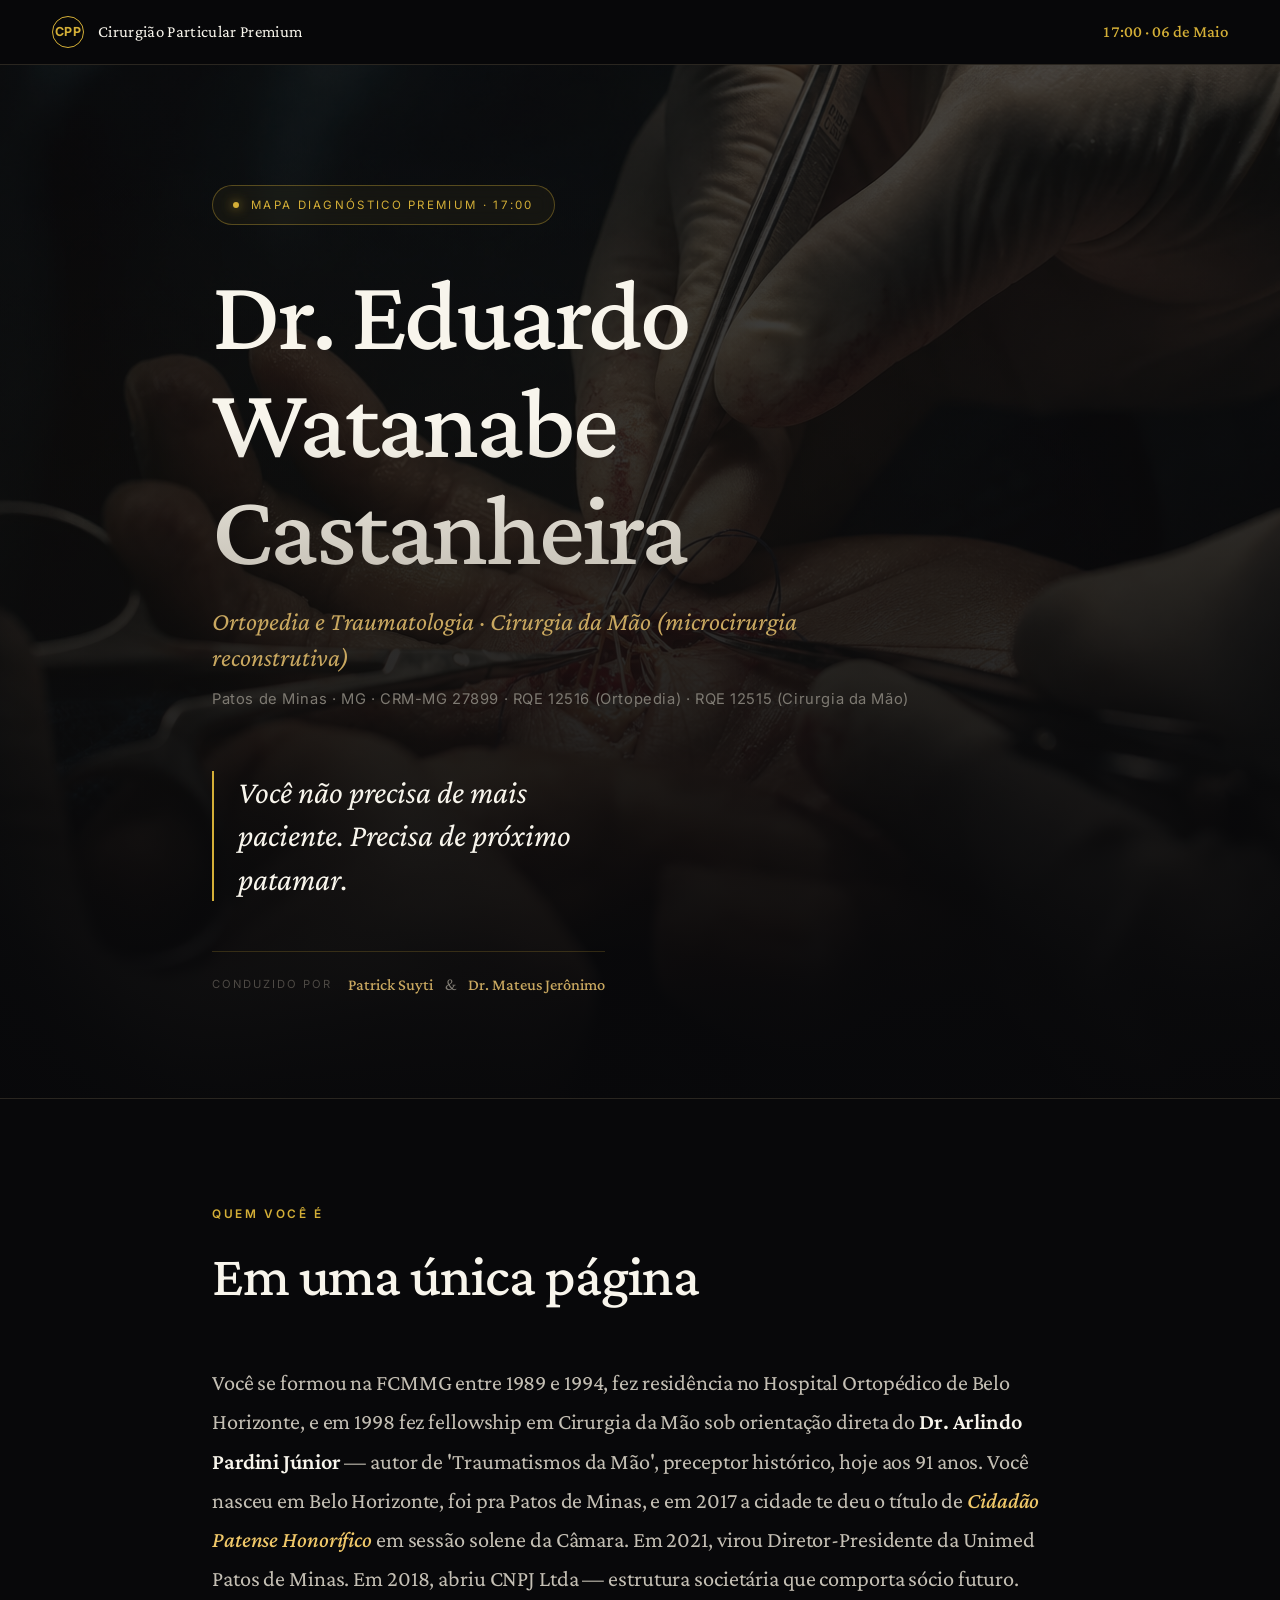
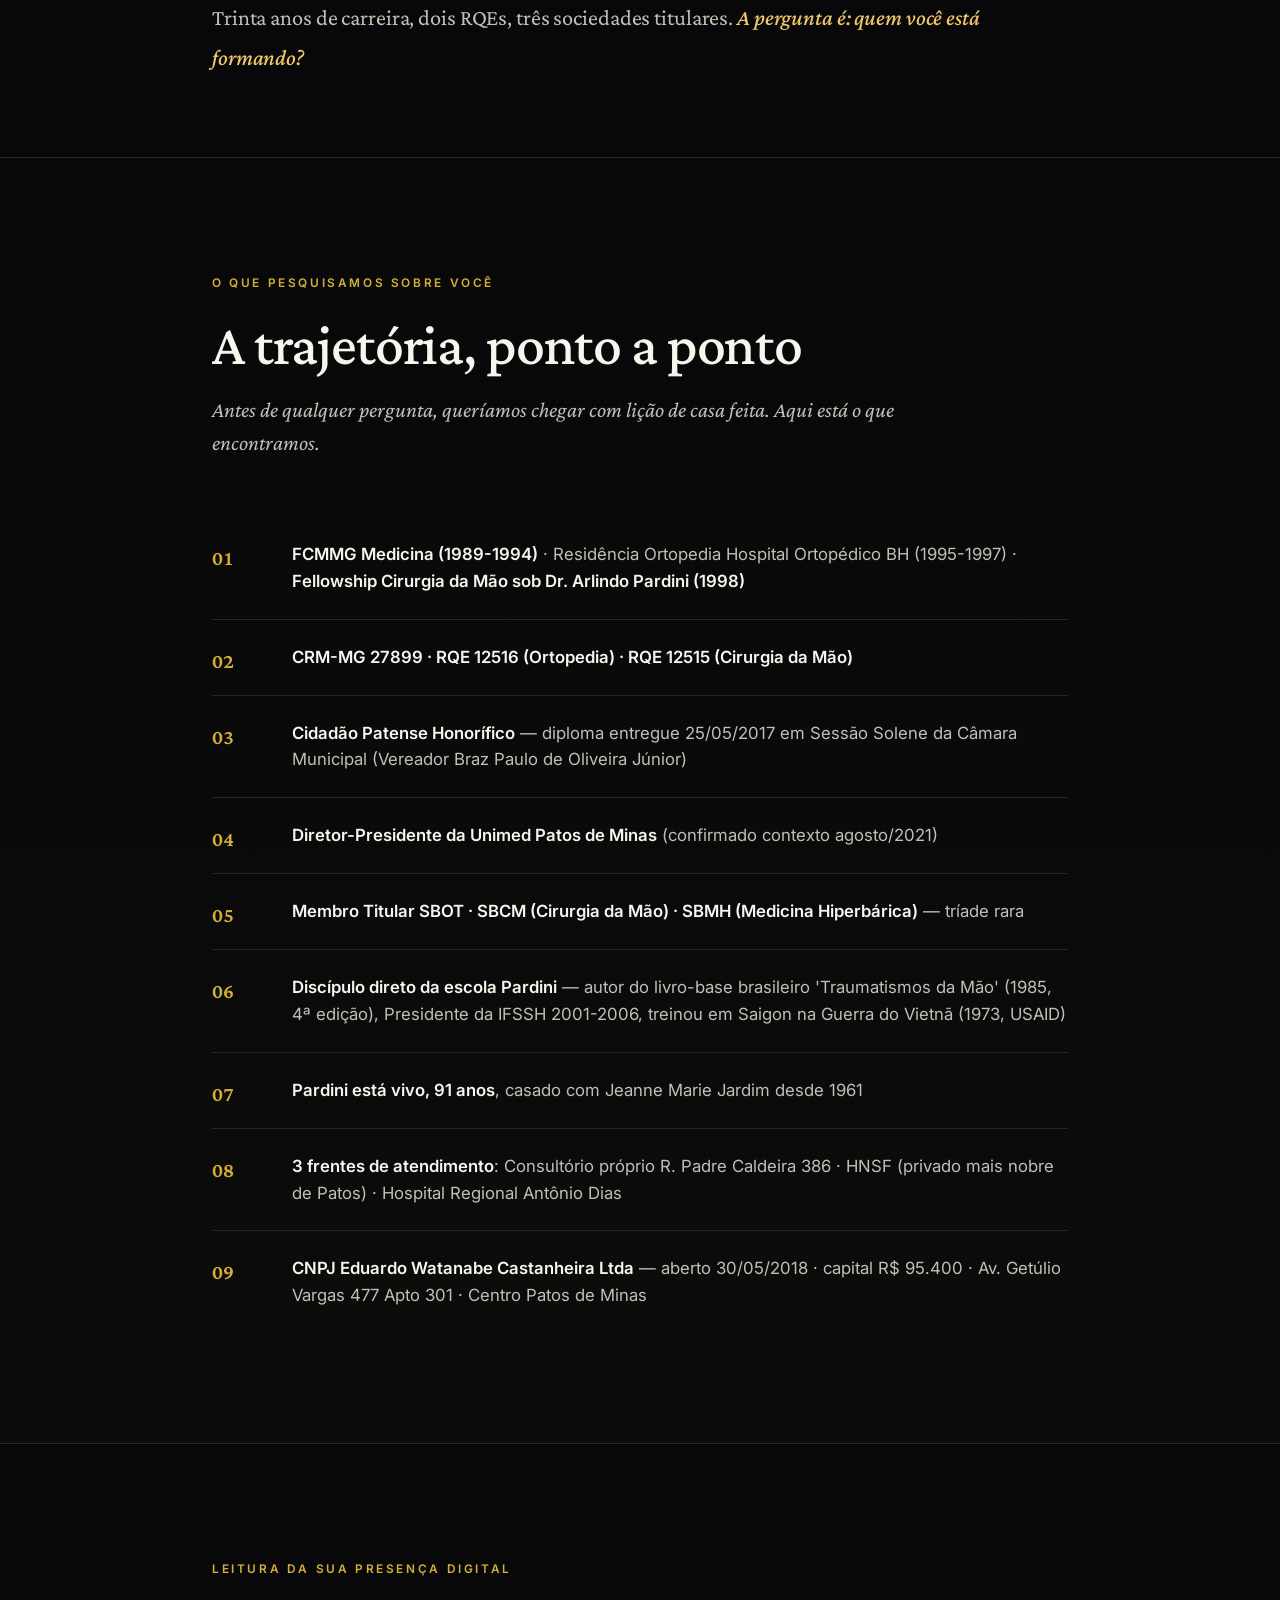
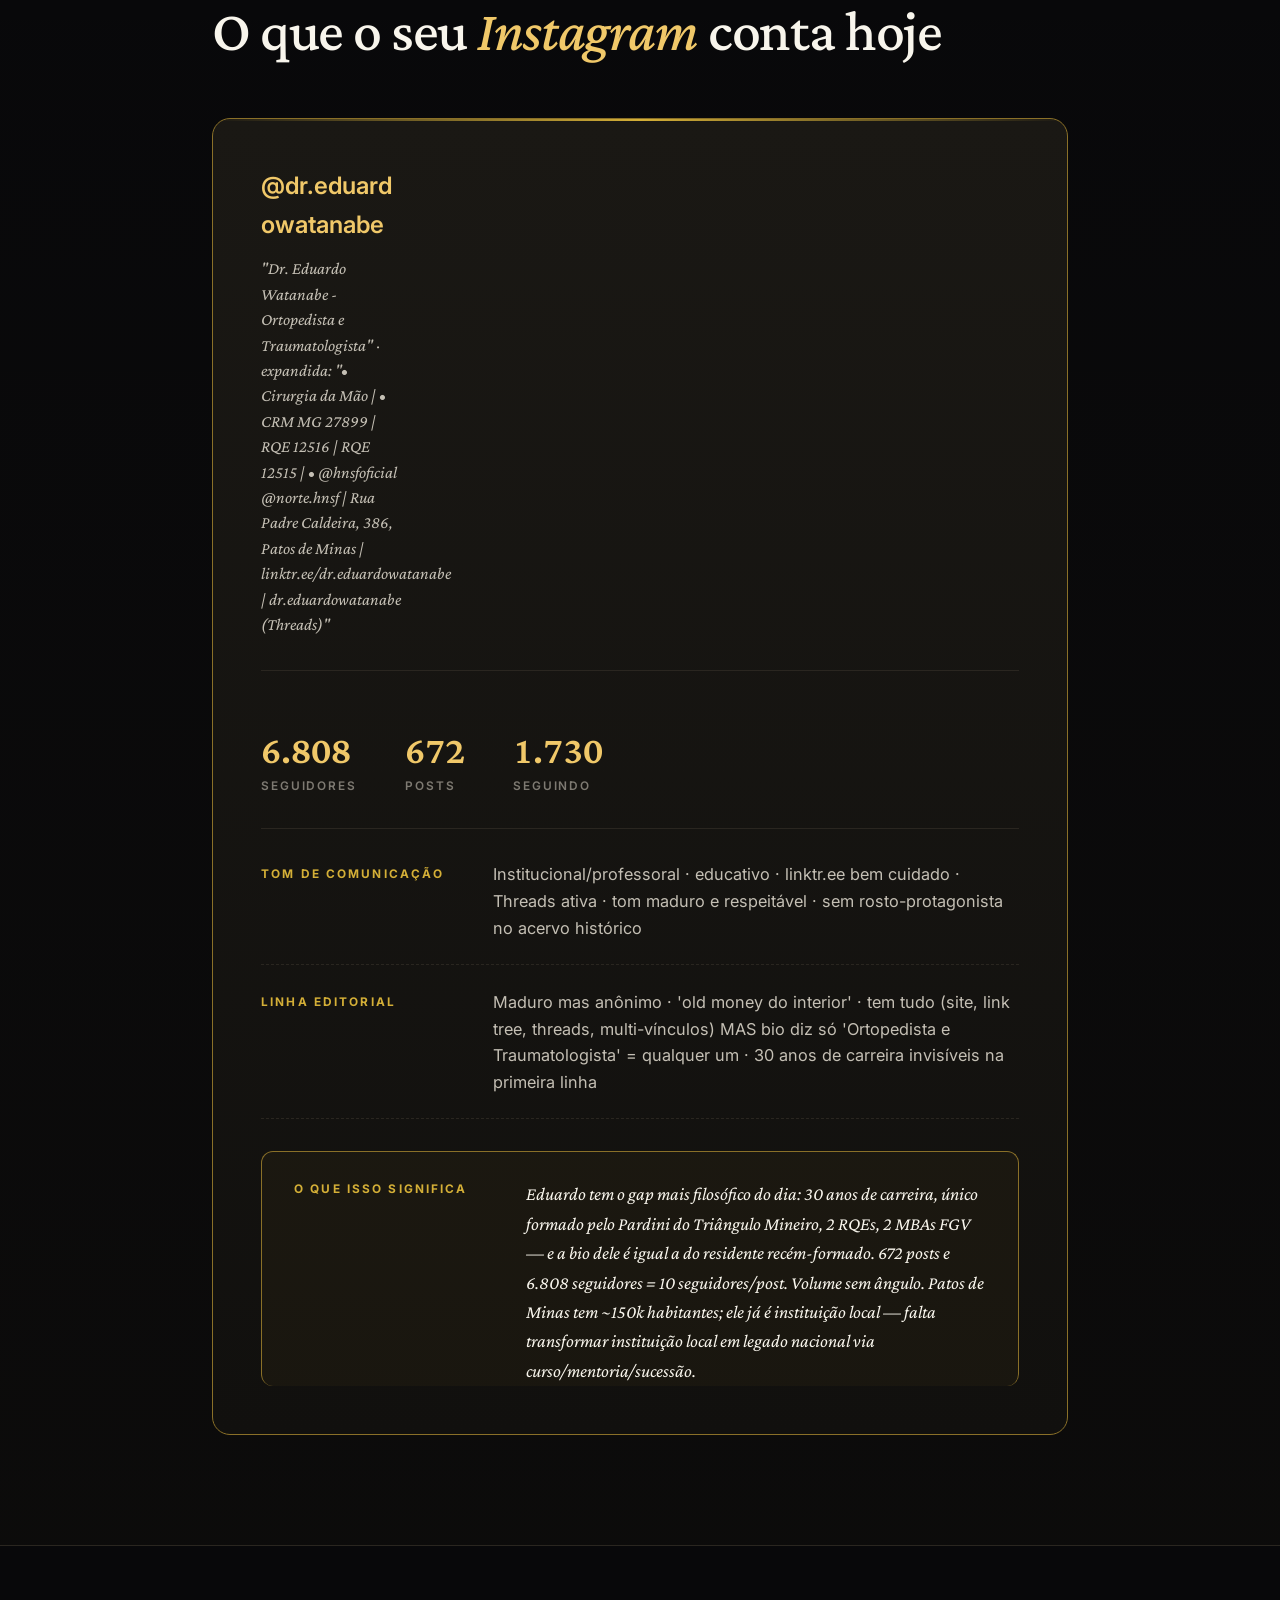
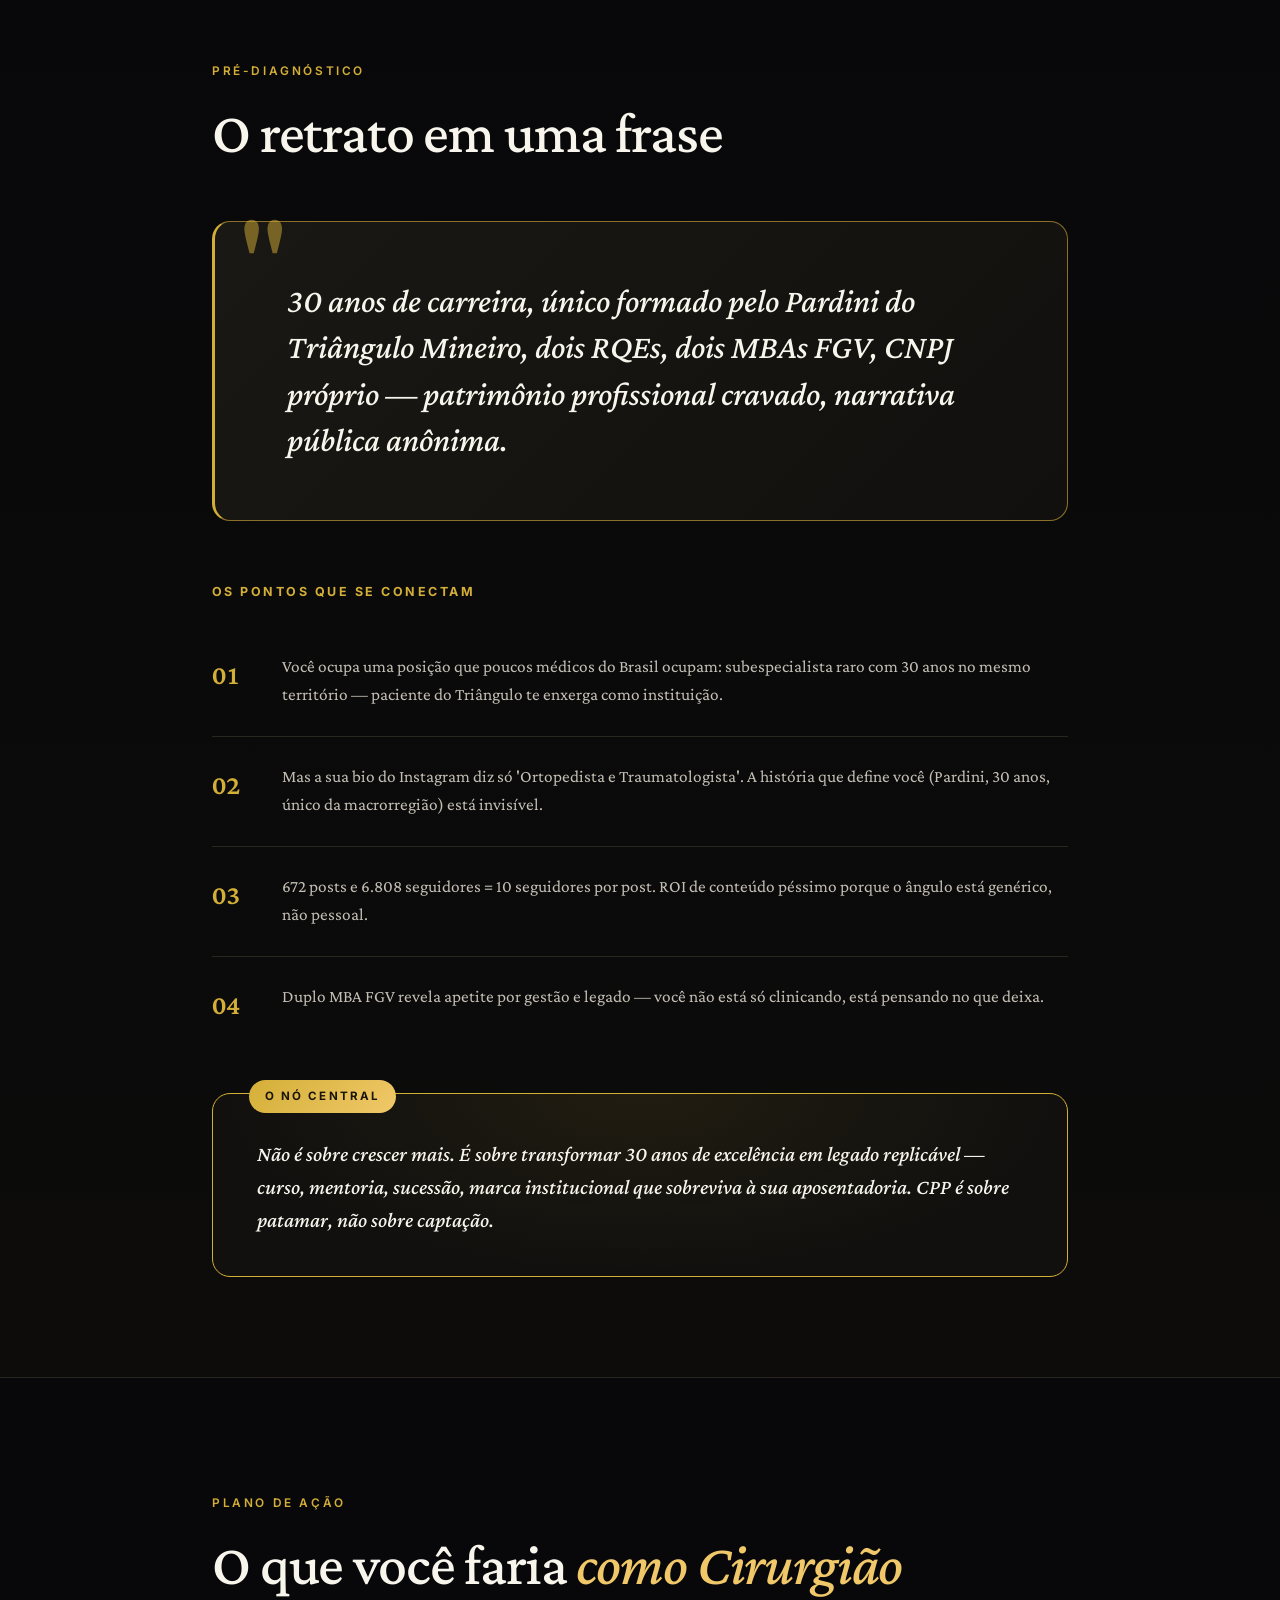
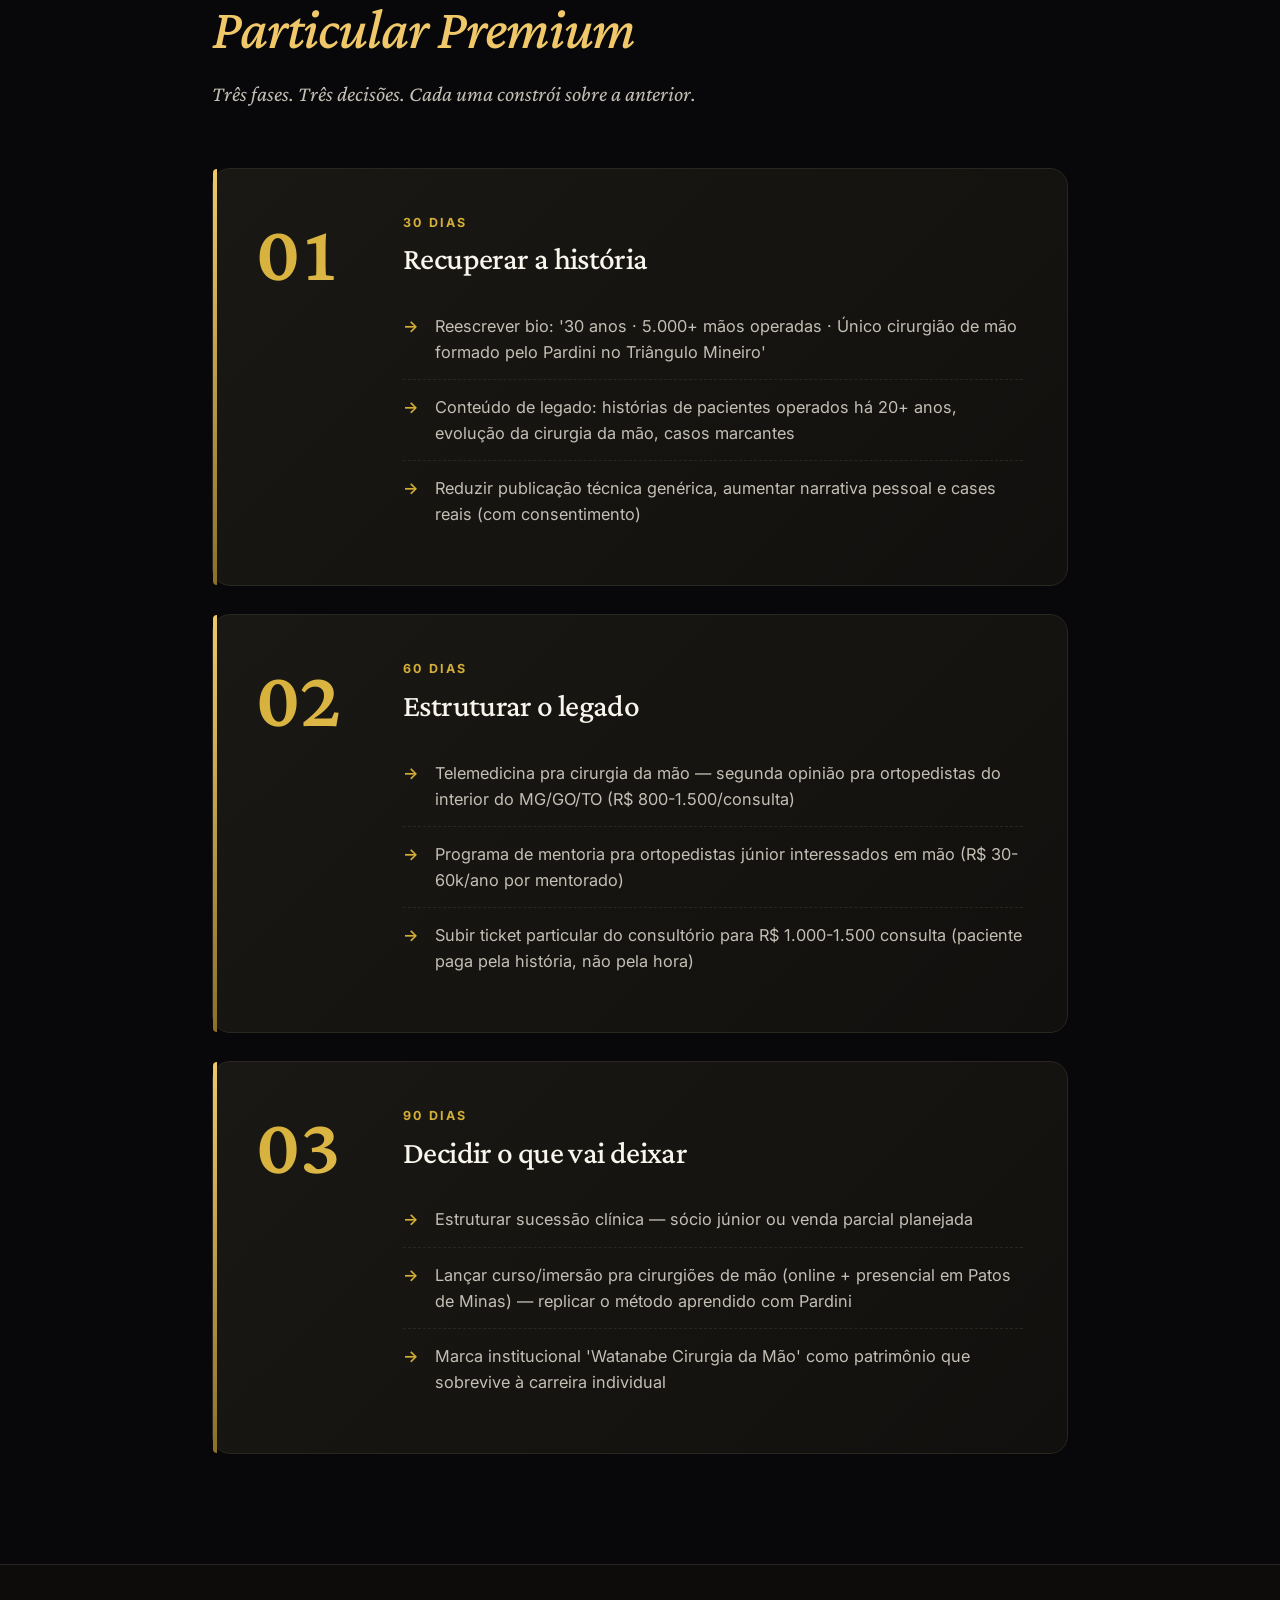
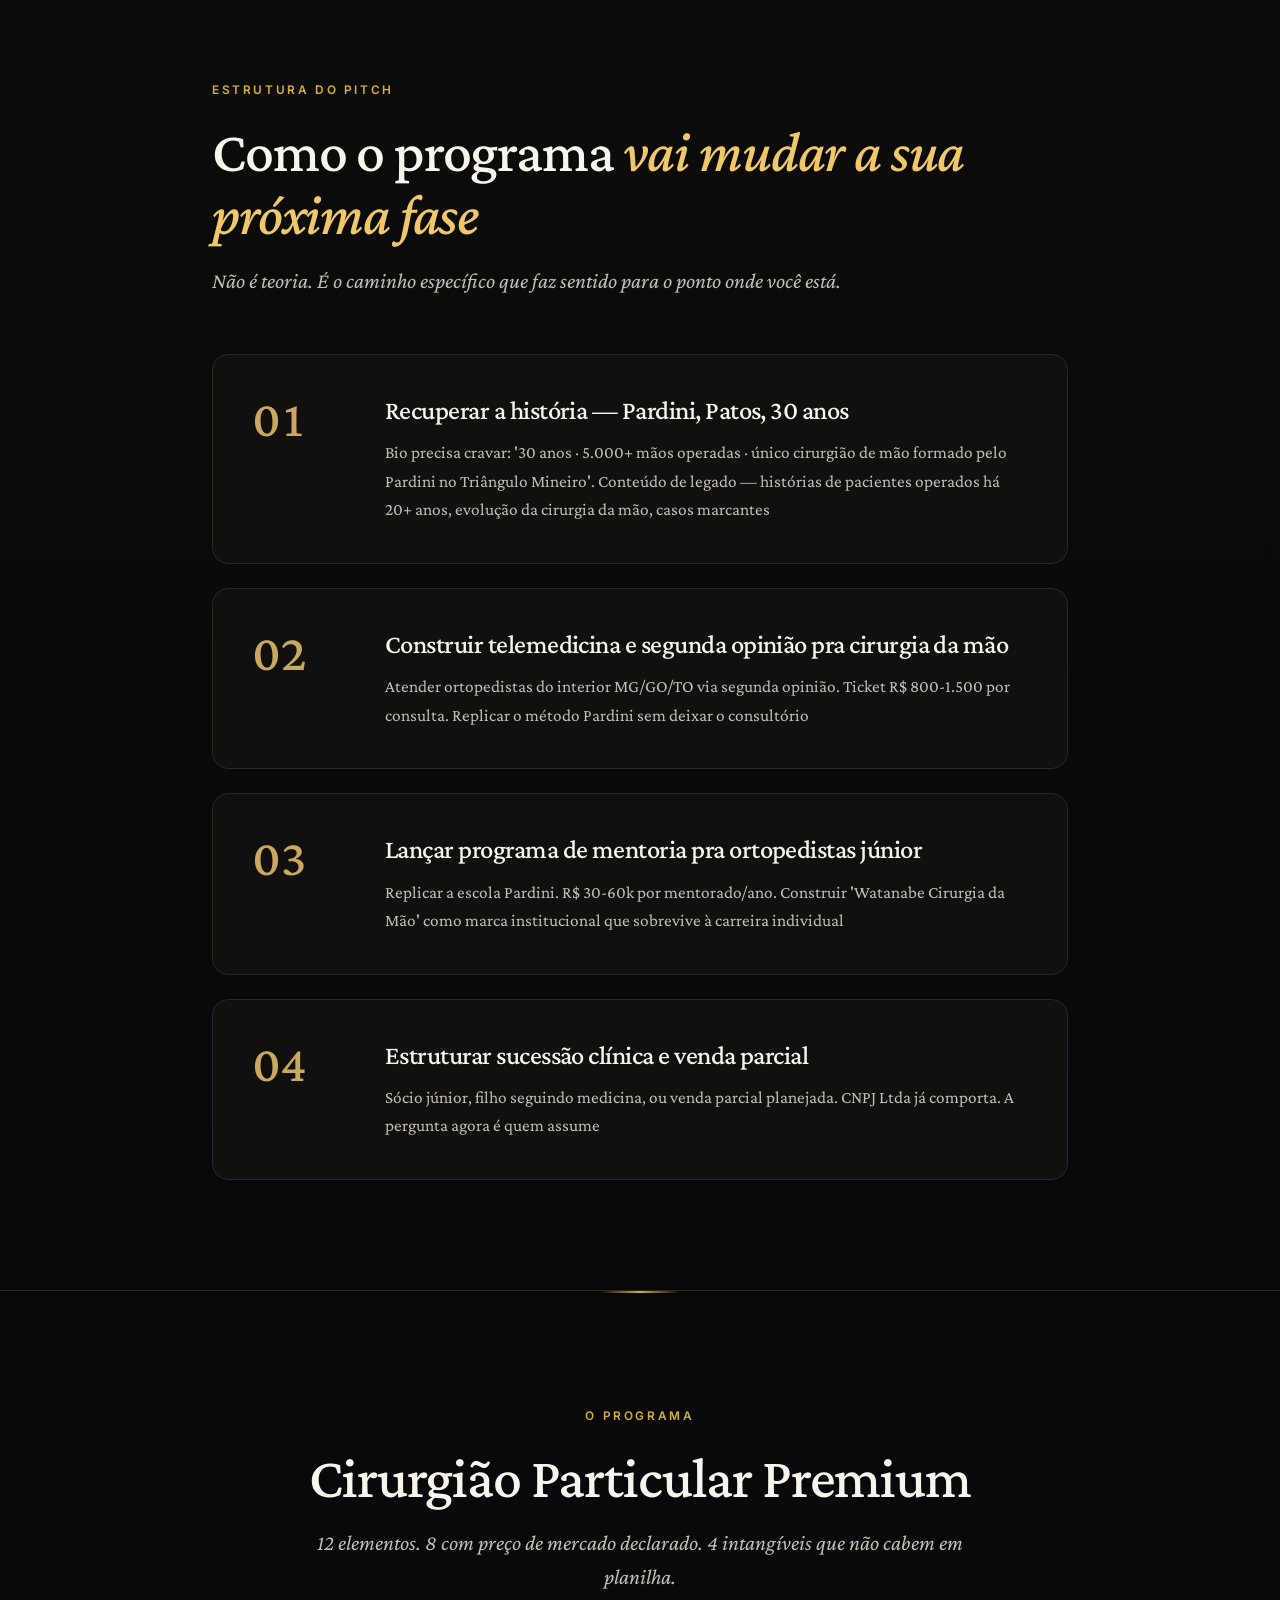
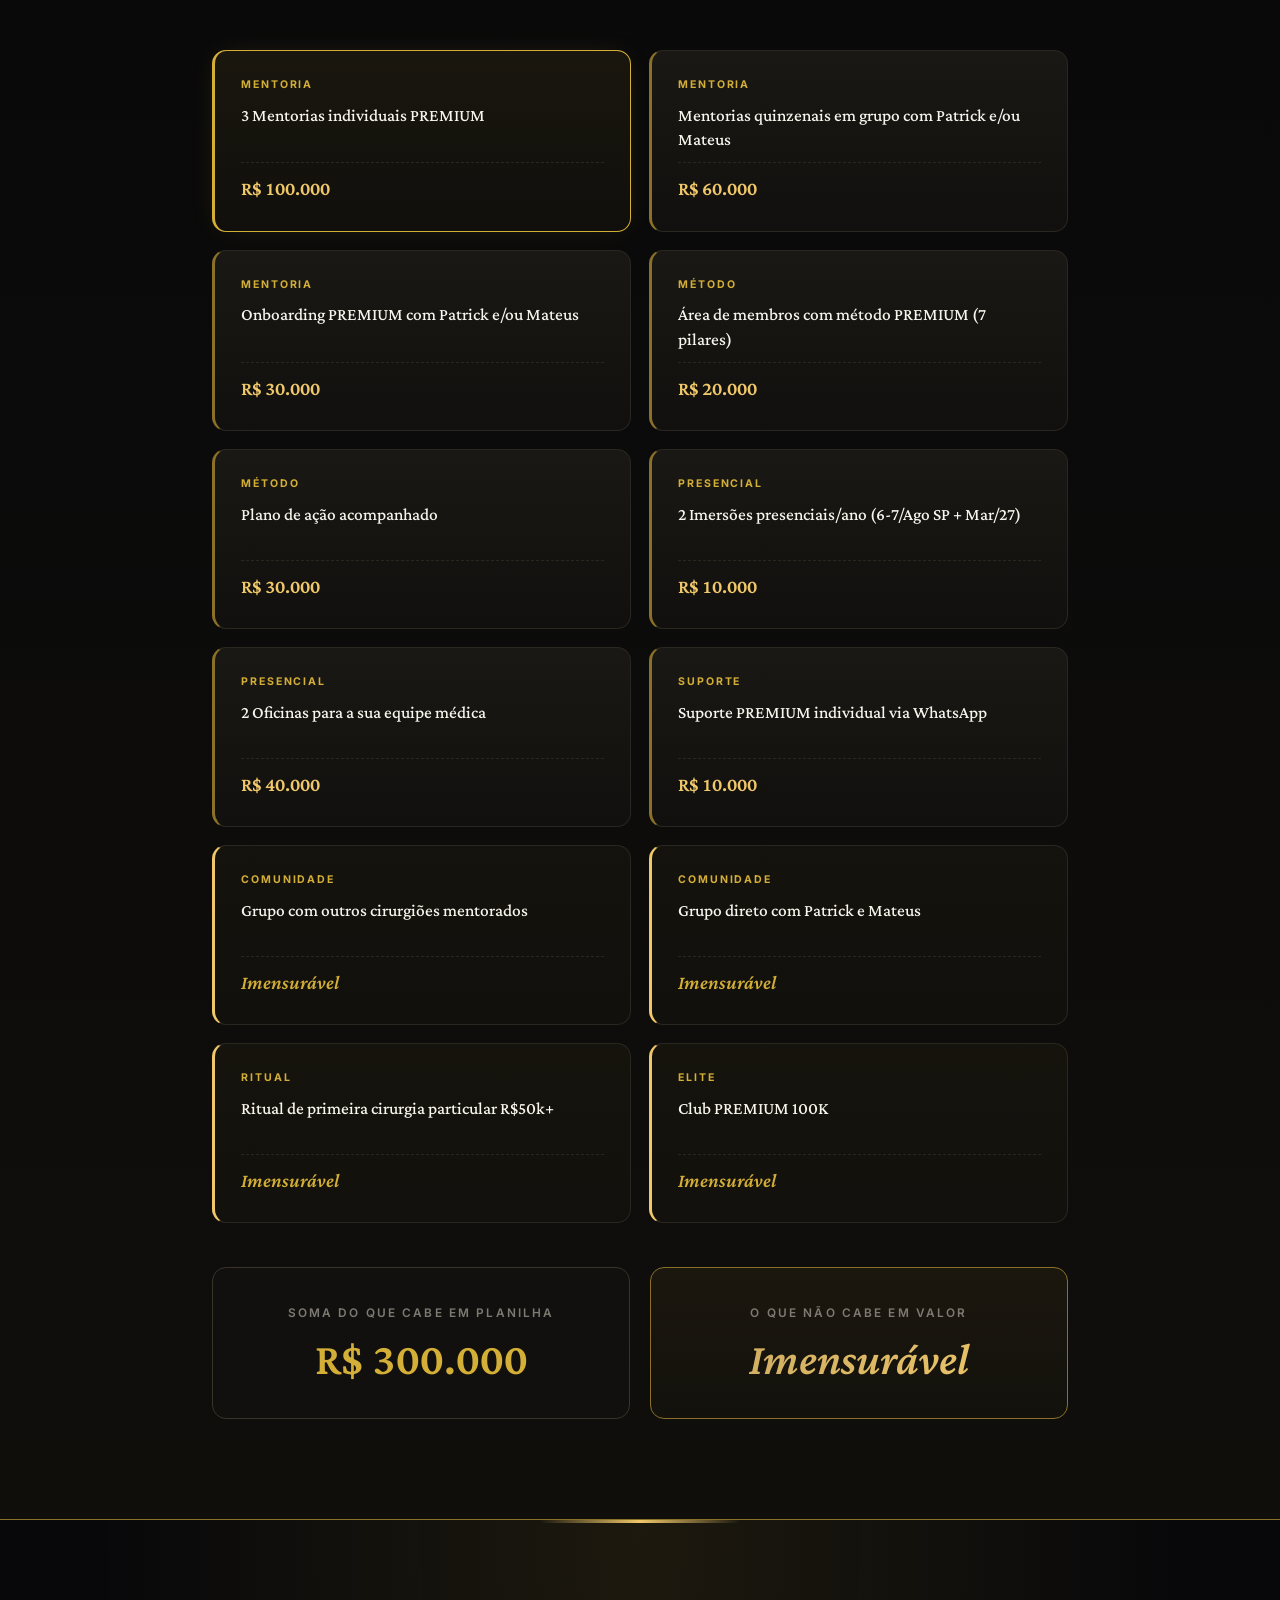
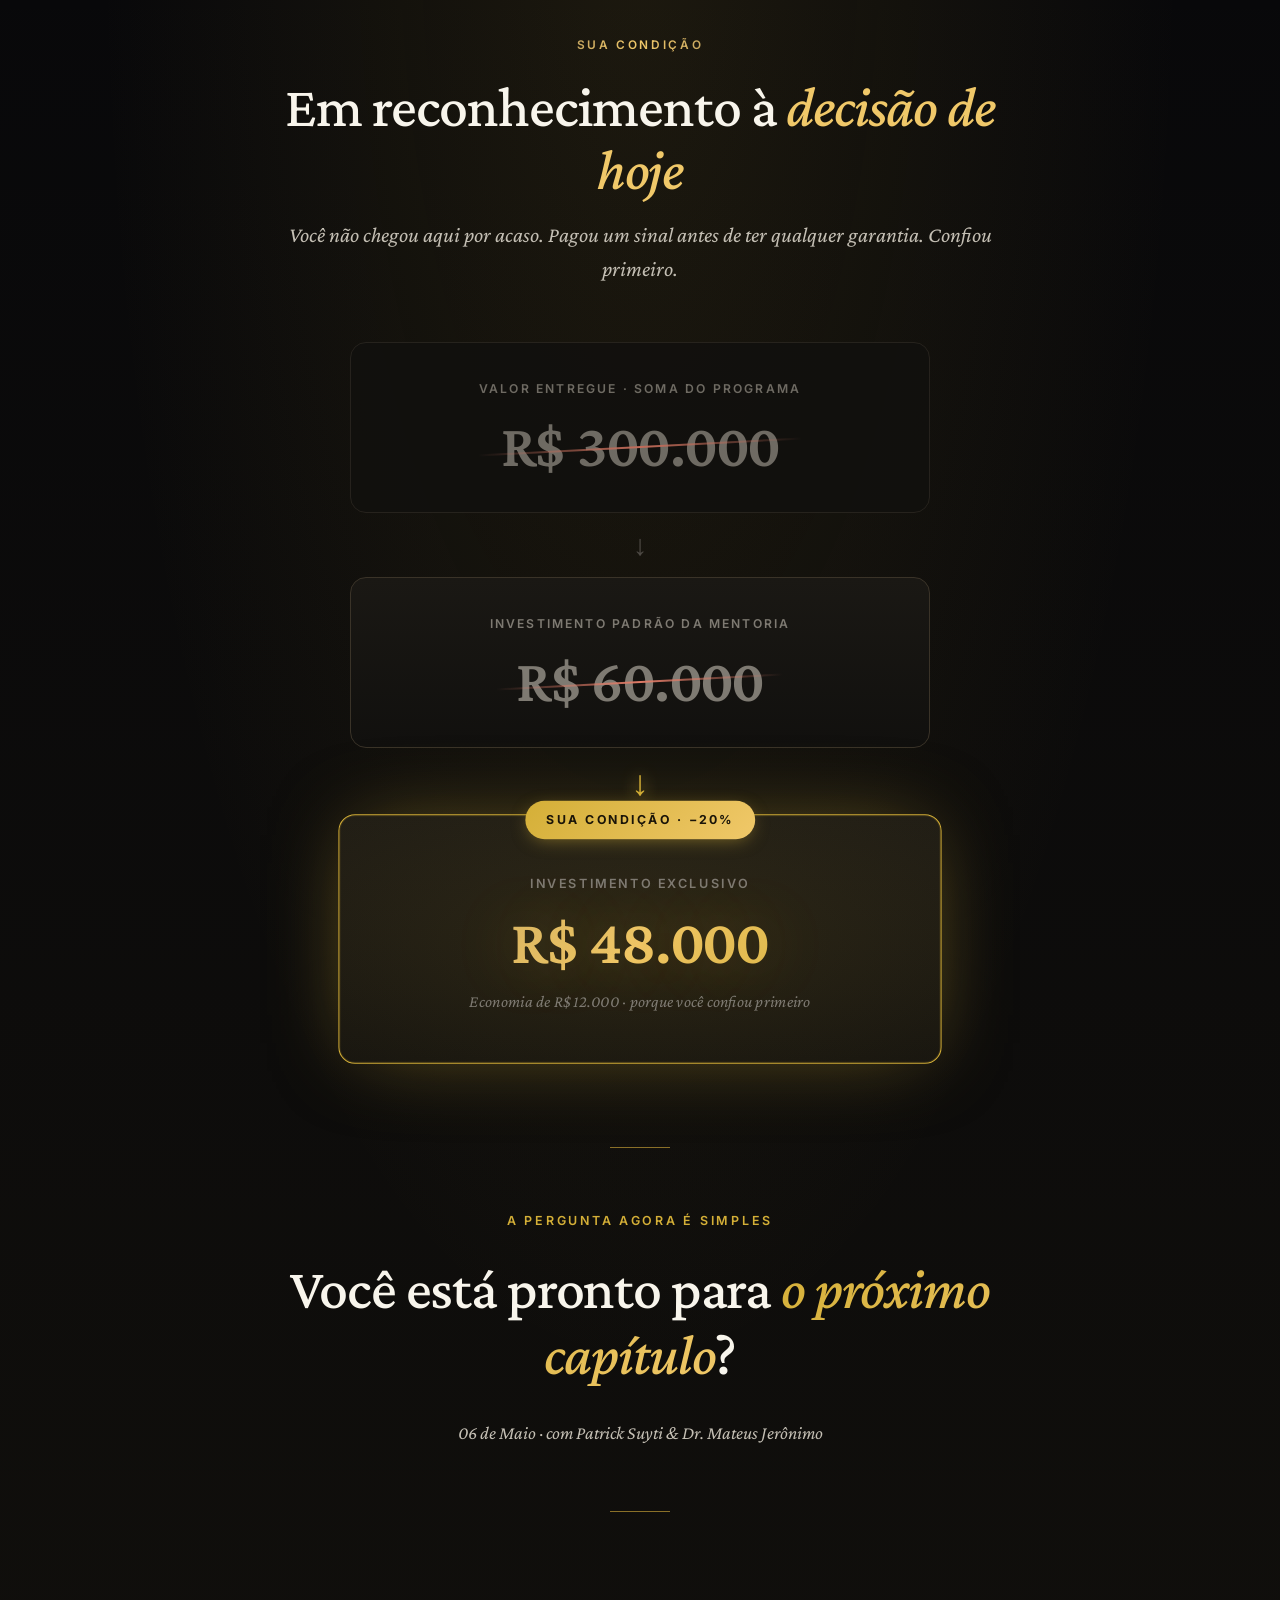
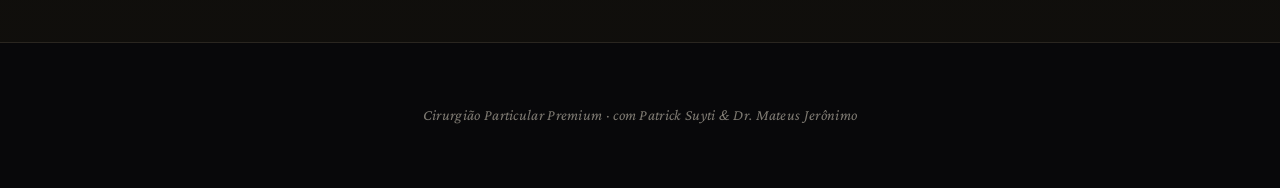
==== commit 30af729a: "Rafael consulta R$650 (atualizado ao vivo) + remove Brand Kit da oferta (12 elementos agora)" ====
--- a/eduardo-watanabe-castanheira.html
+++ b/eduardo-watanabe-castanheira.html
@@ -225,7 +225,7 @@
     <div class="sec-head sec-head-center">
       <span class="eyebrow">O programa</span>
       <h2 class="sec-h2">Cirurgião Particular Premium</h2>
-      <p class="sec-lead">13 elementos. 8 com preço de mercado declarado. 5 intangíveis que não cabem em planilha.</p>
+      <p class="sec-lead">12 elementos. 8 com preço de mercado declarado. 4 intangíveis que não cabem em planilha.</p>
     </div>
 
     <div class="of-grid">
@@ -268,11 +268,6 @@
         <div class="of-cat">SUPORTE</div>
         <div class="of-nome">Suporte PREMIUM individual via WhatsApp</div>
         <div class="of-valor">R$ 10.000</div>
-      </div>
-      <div class="of-card imensuravel">
-        <div class="of-cat">MARCA</div>
-        <div class="of-nome">Brand Kit cirúrgico personalizado</div>
-        <div class="of-valor">Imensurável</div>
       </div>
       <div class="of-card imensuravel">
         <div class="of-cat">COMUNIDADE</div>
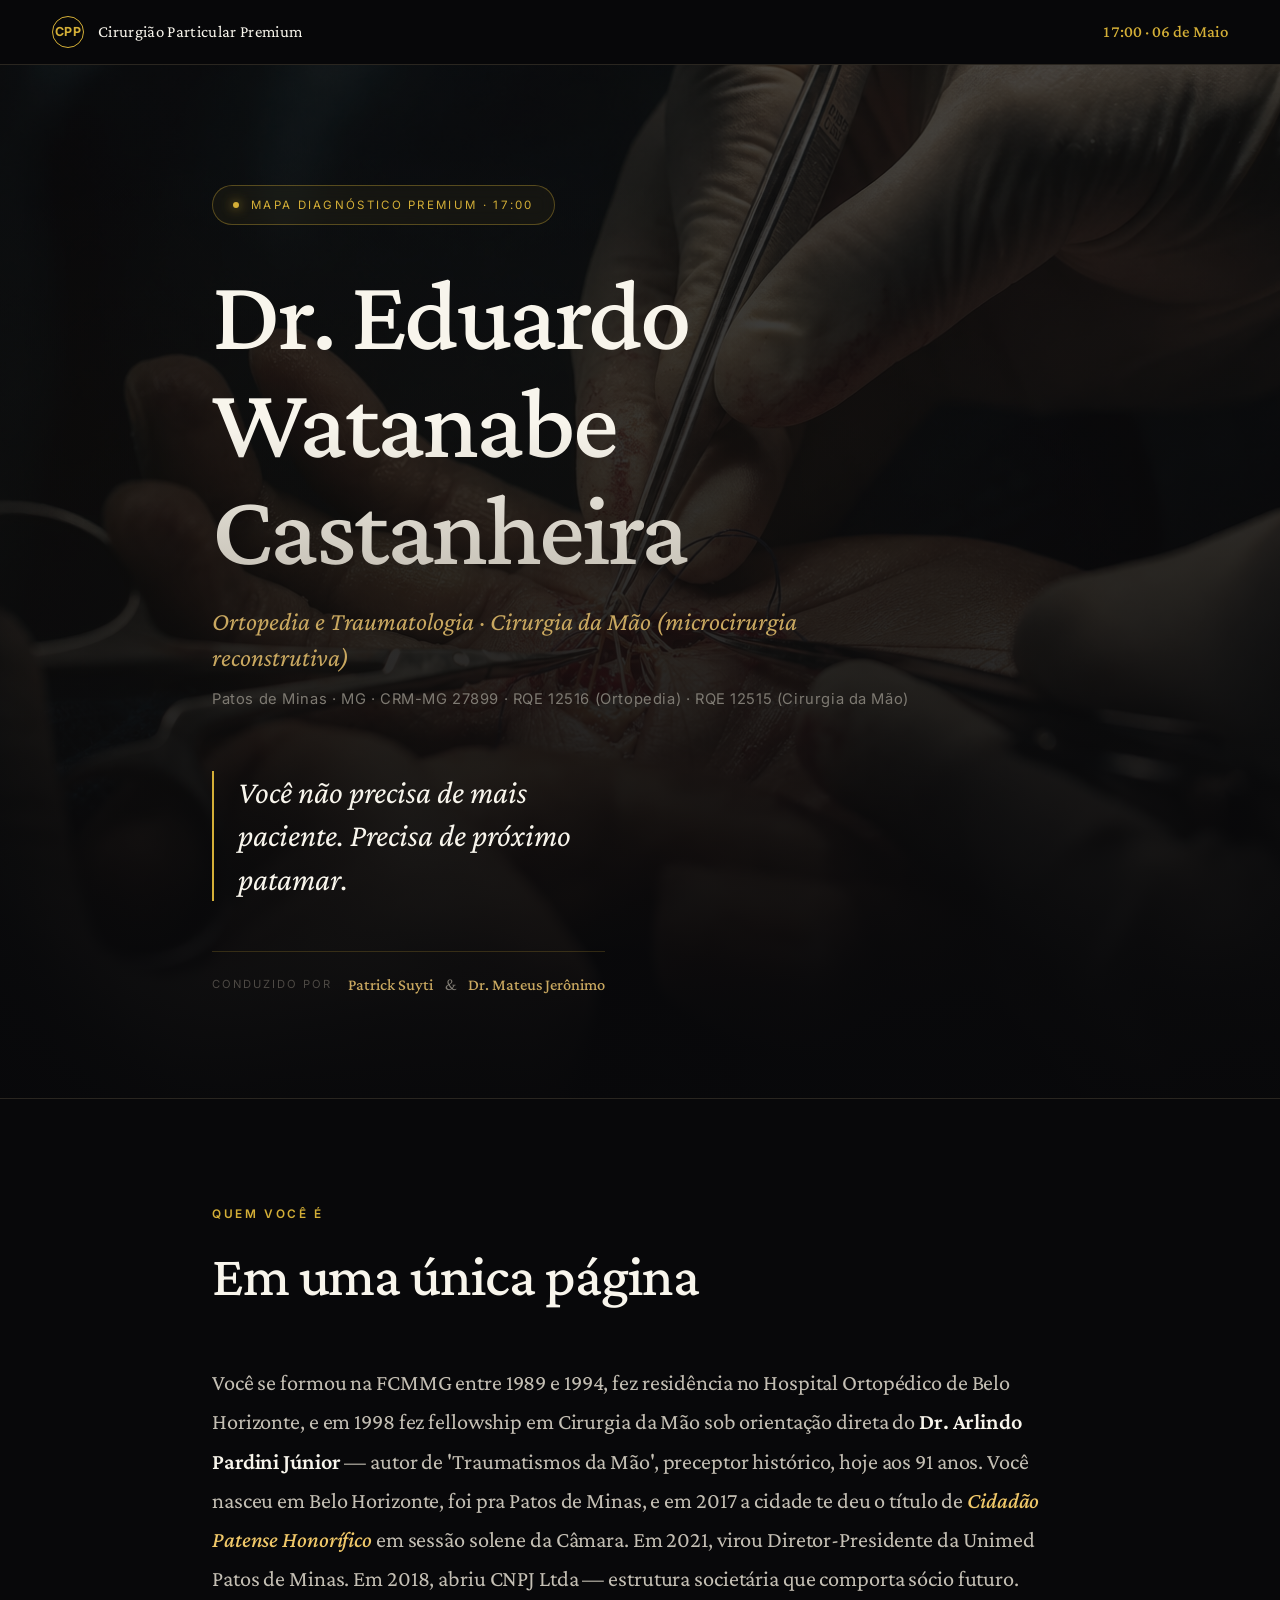
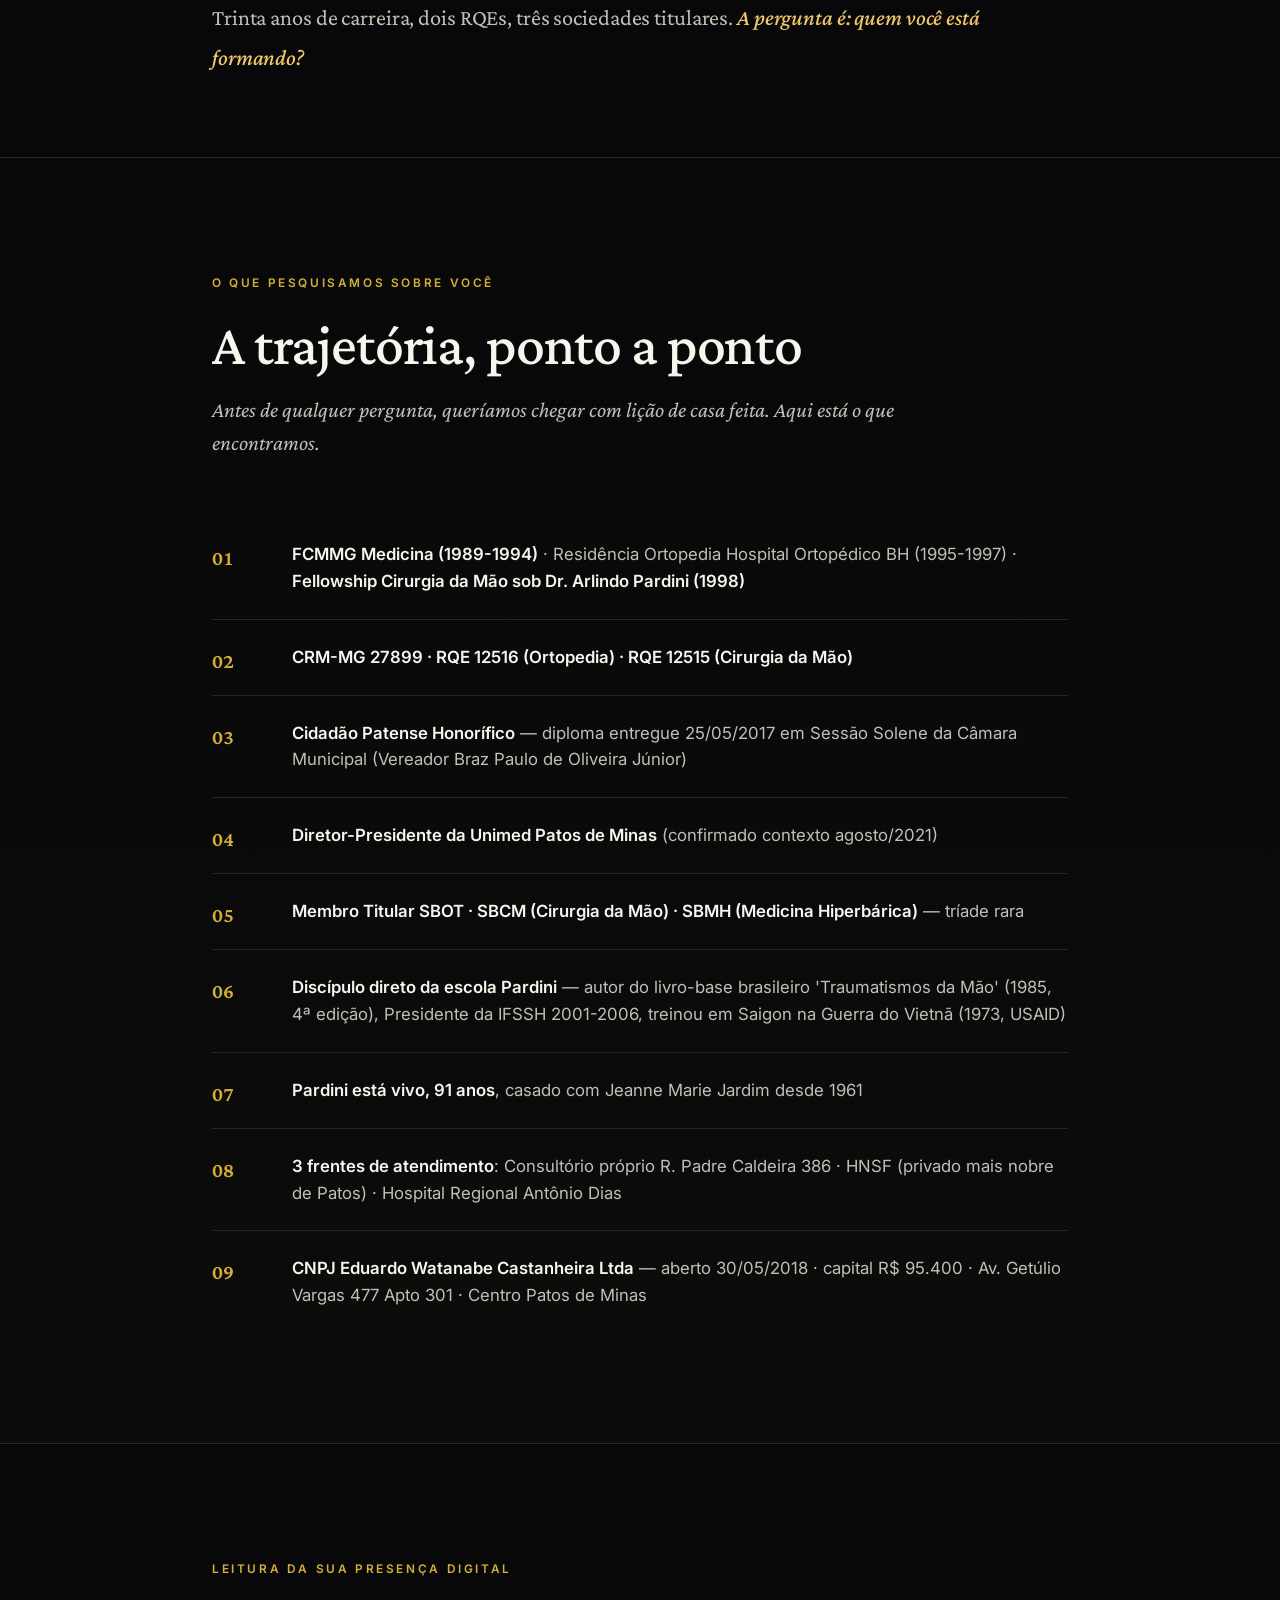
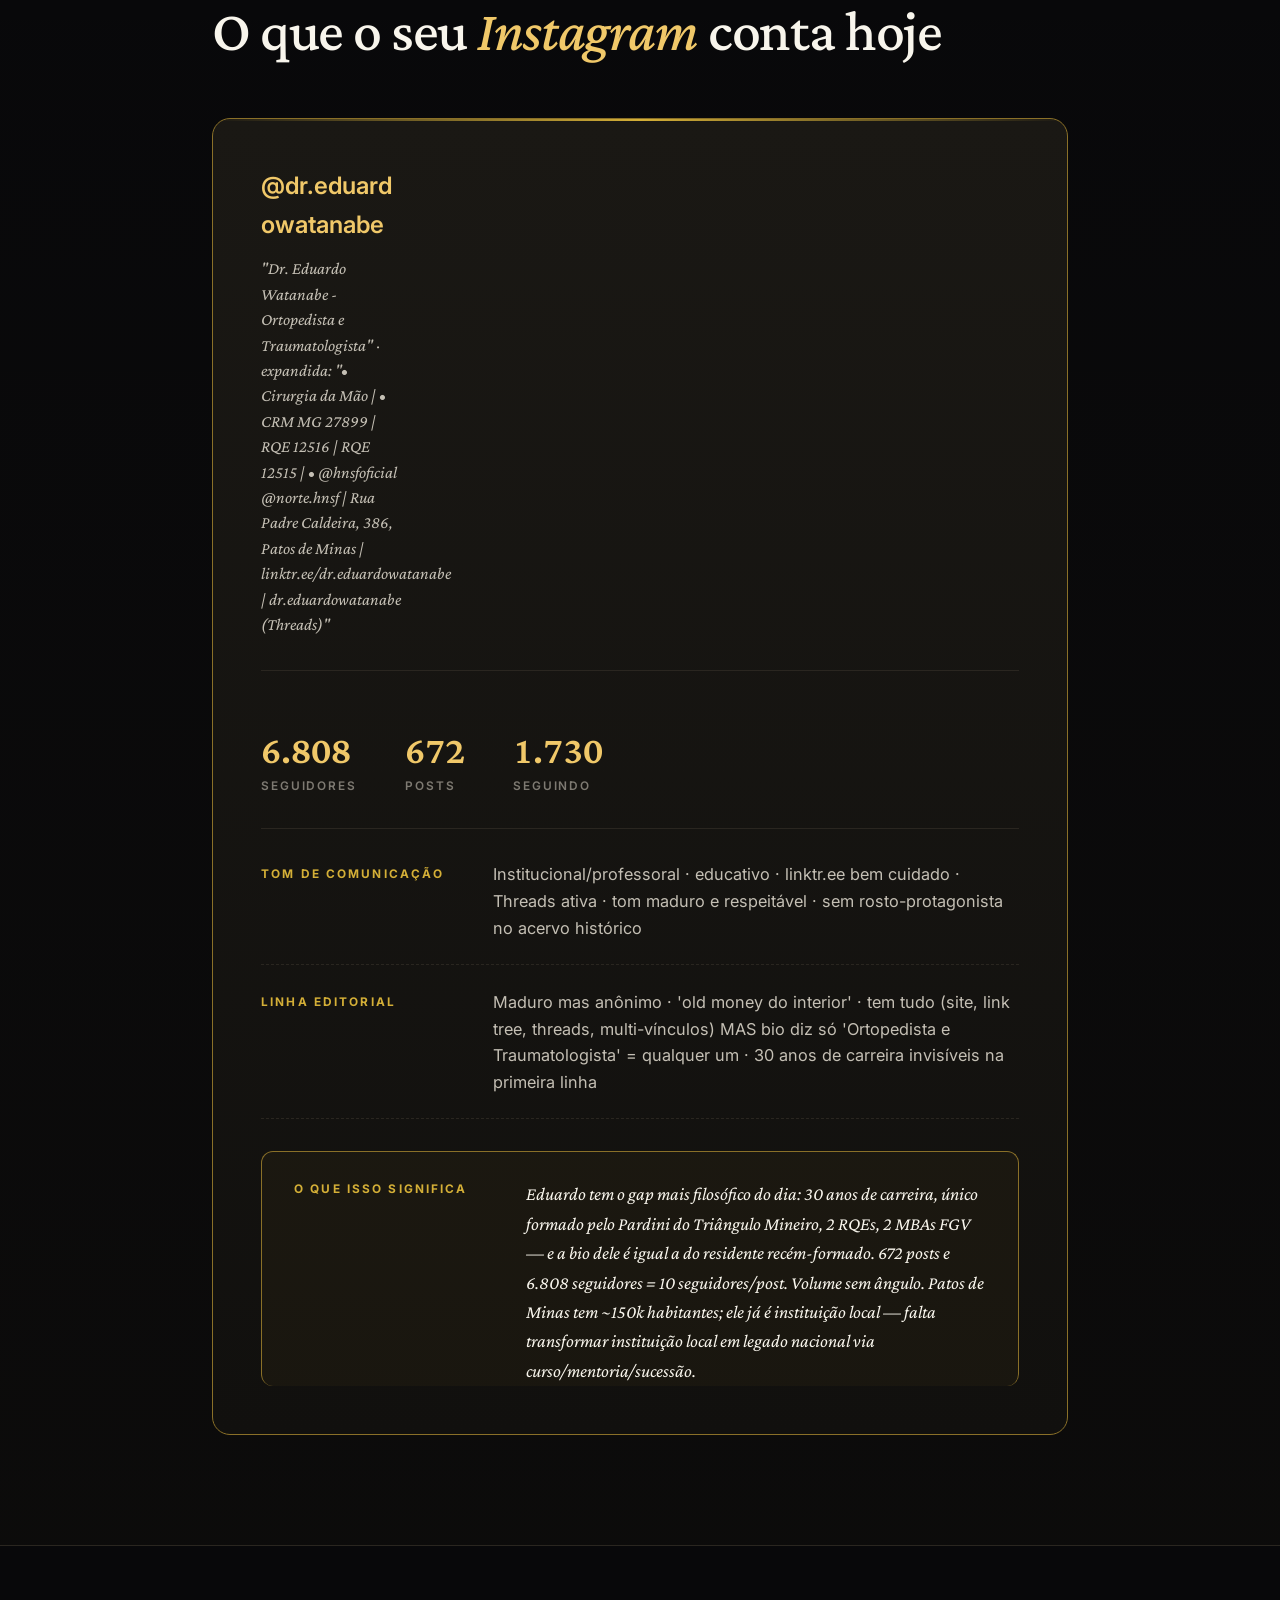
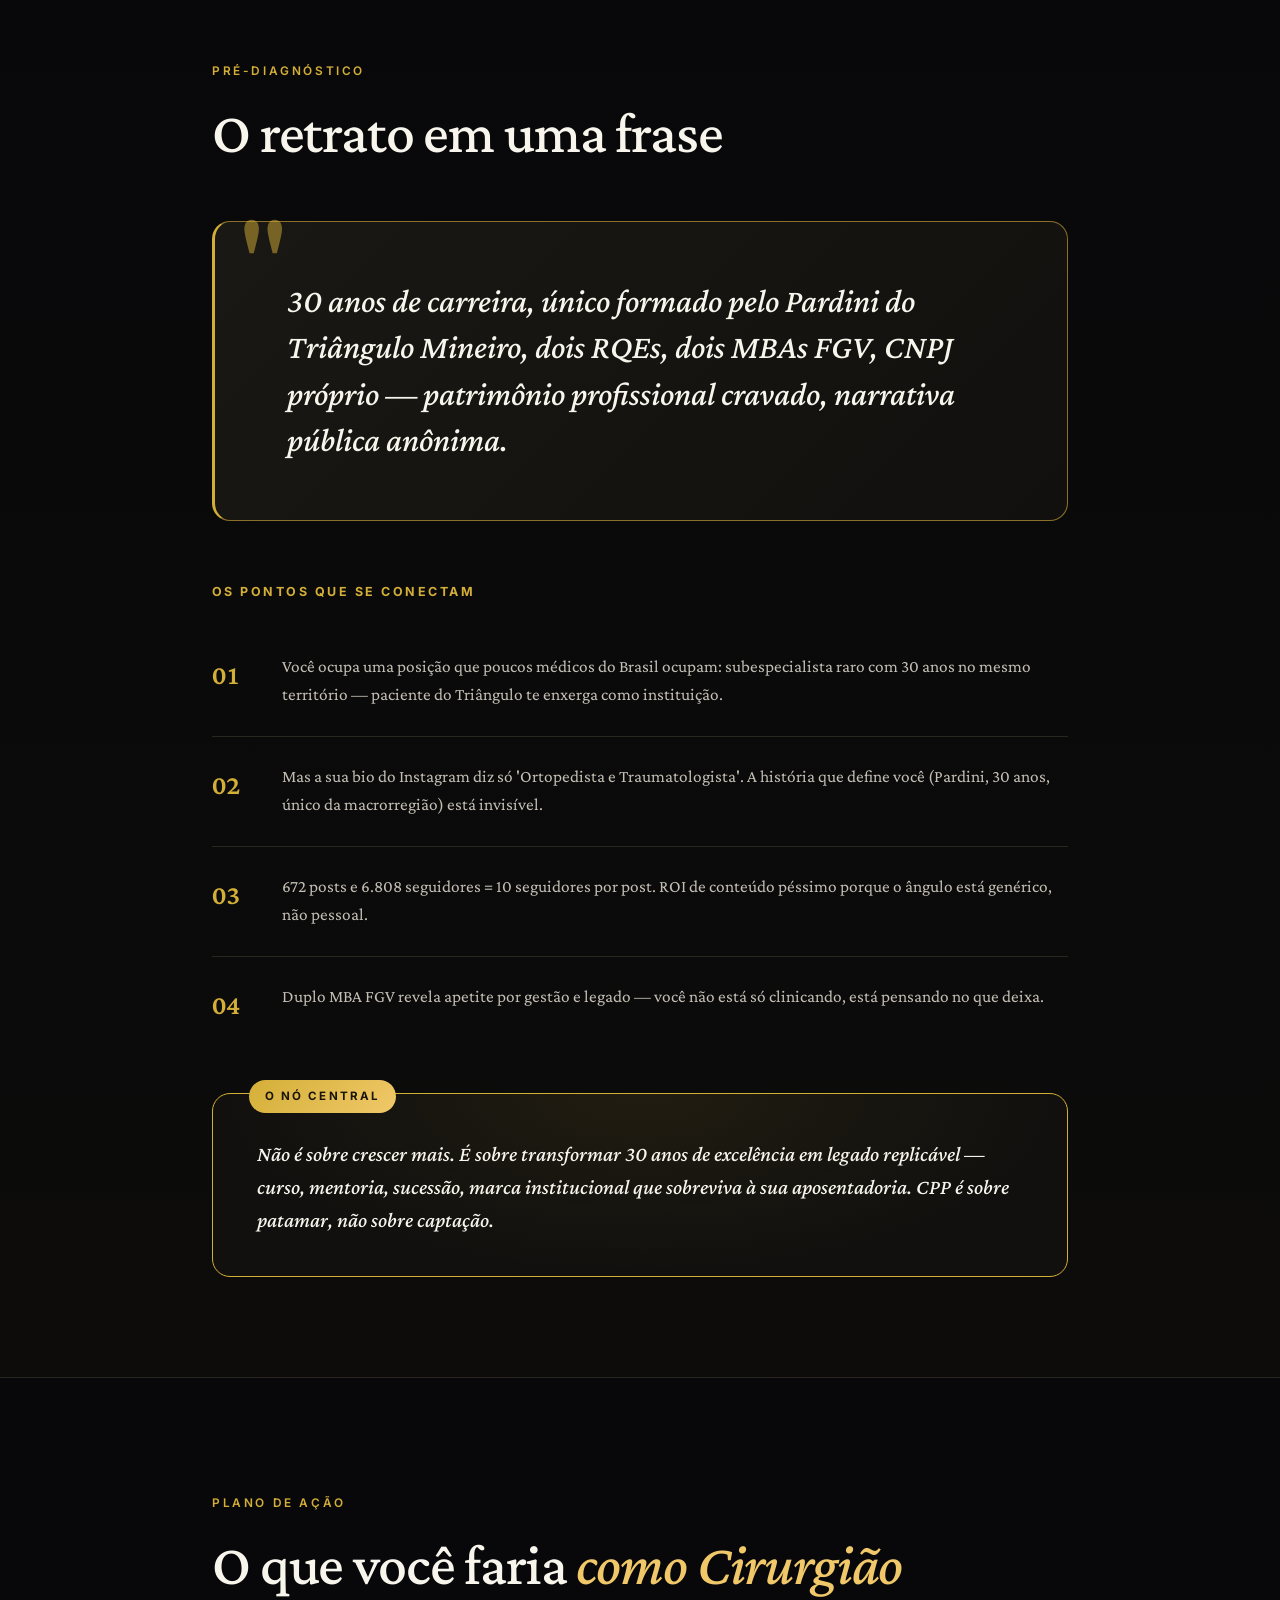
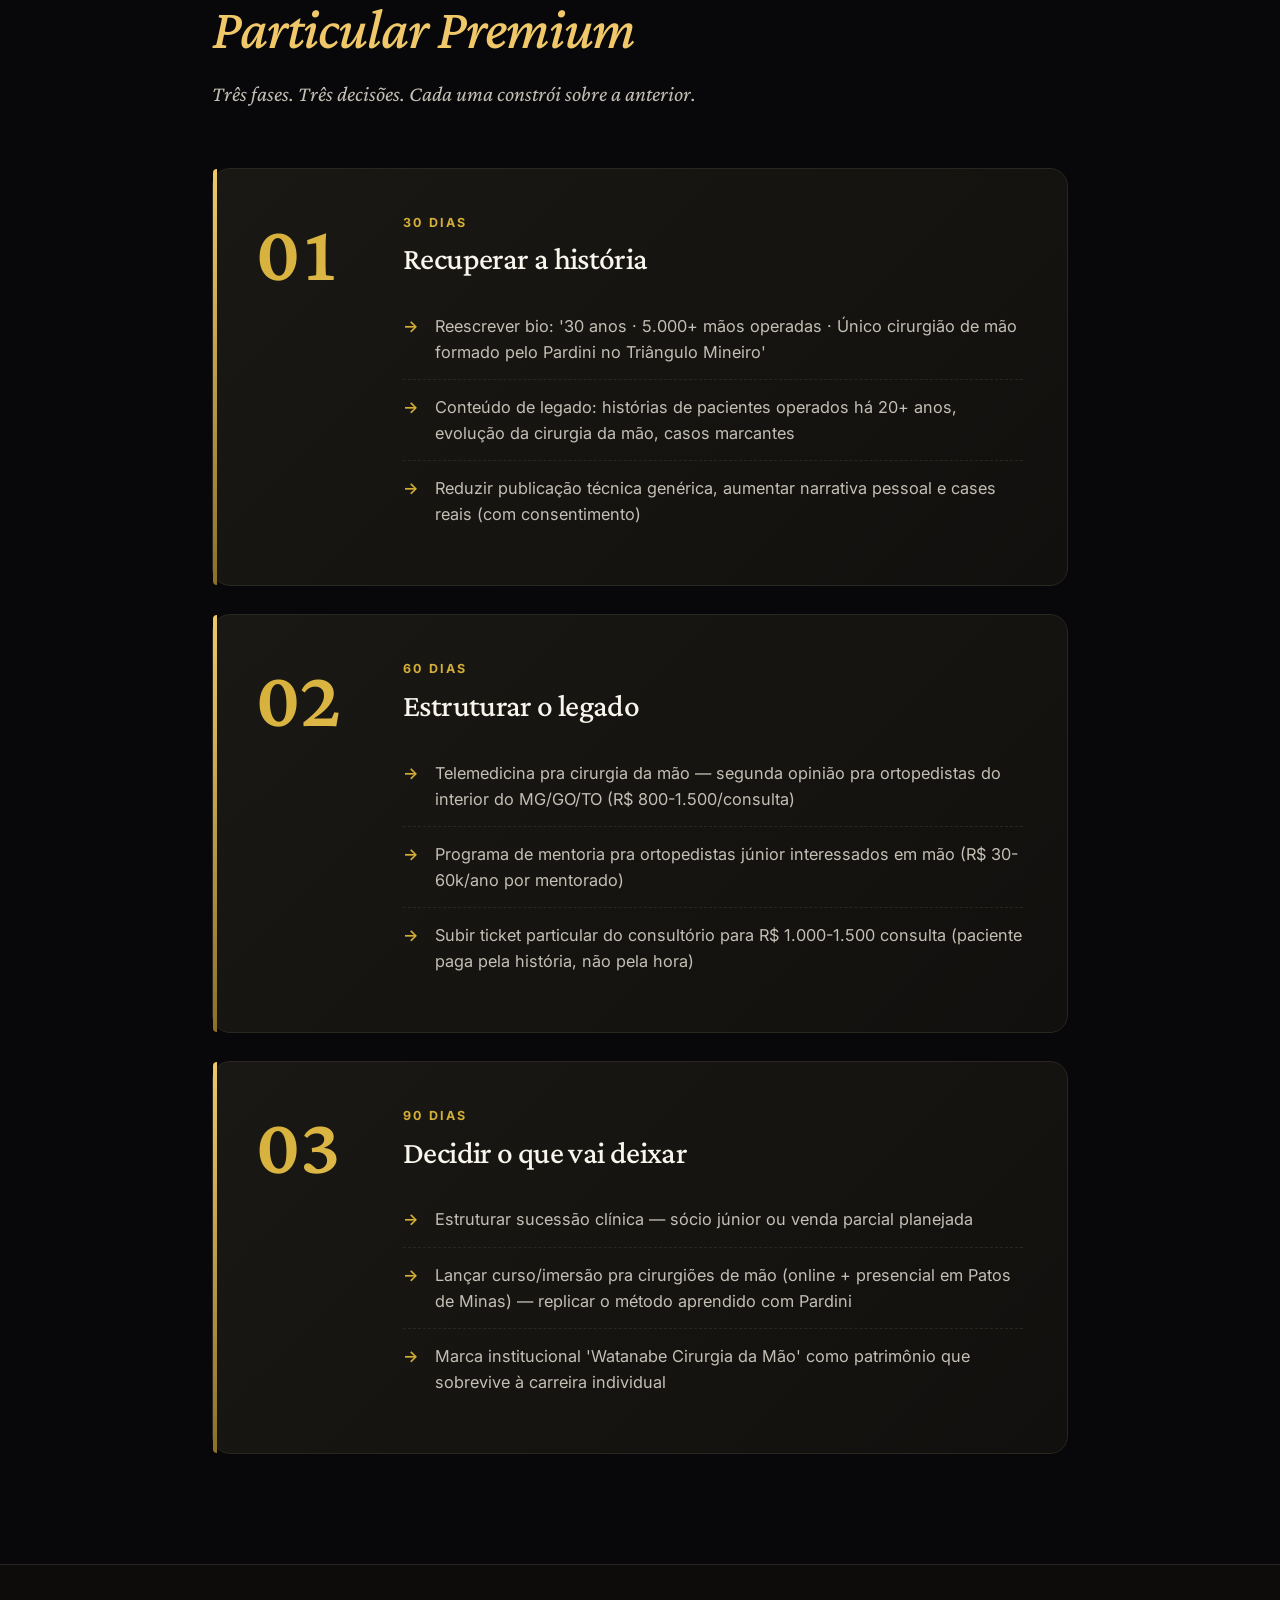
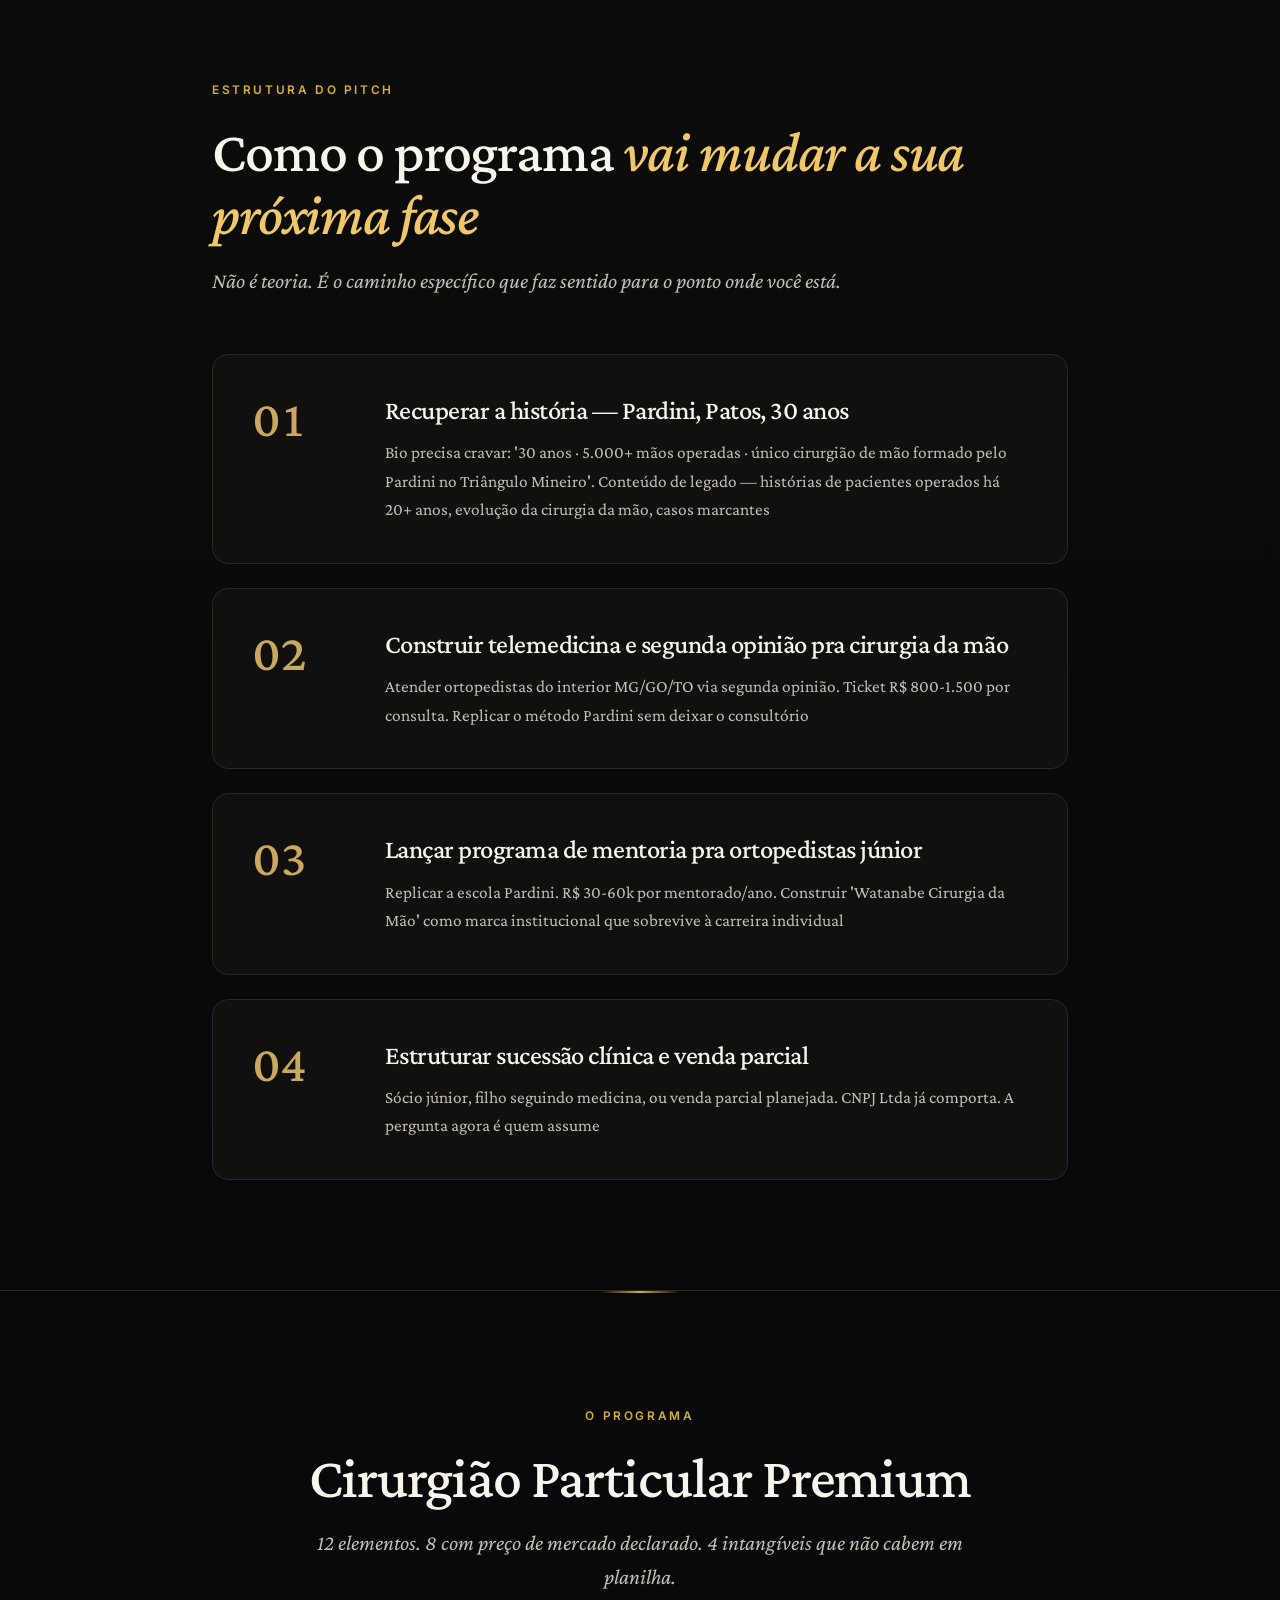
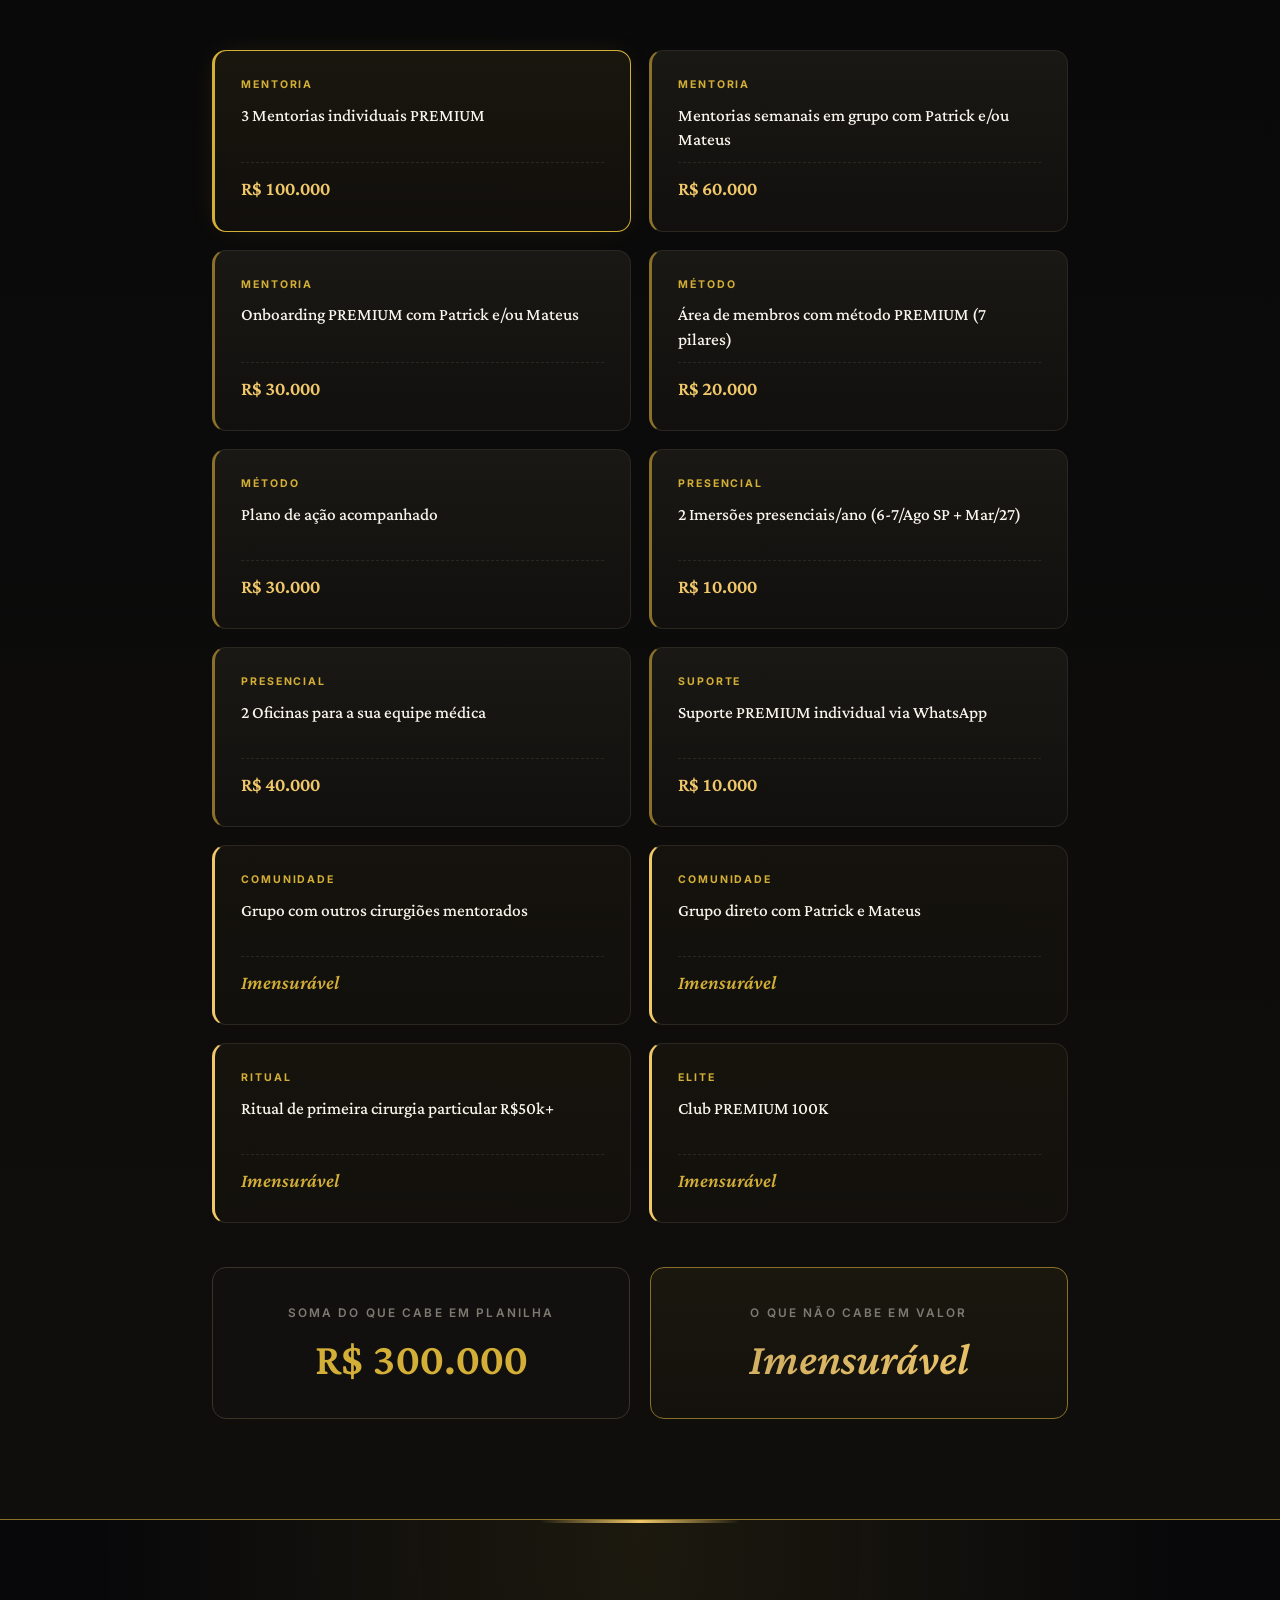
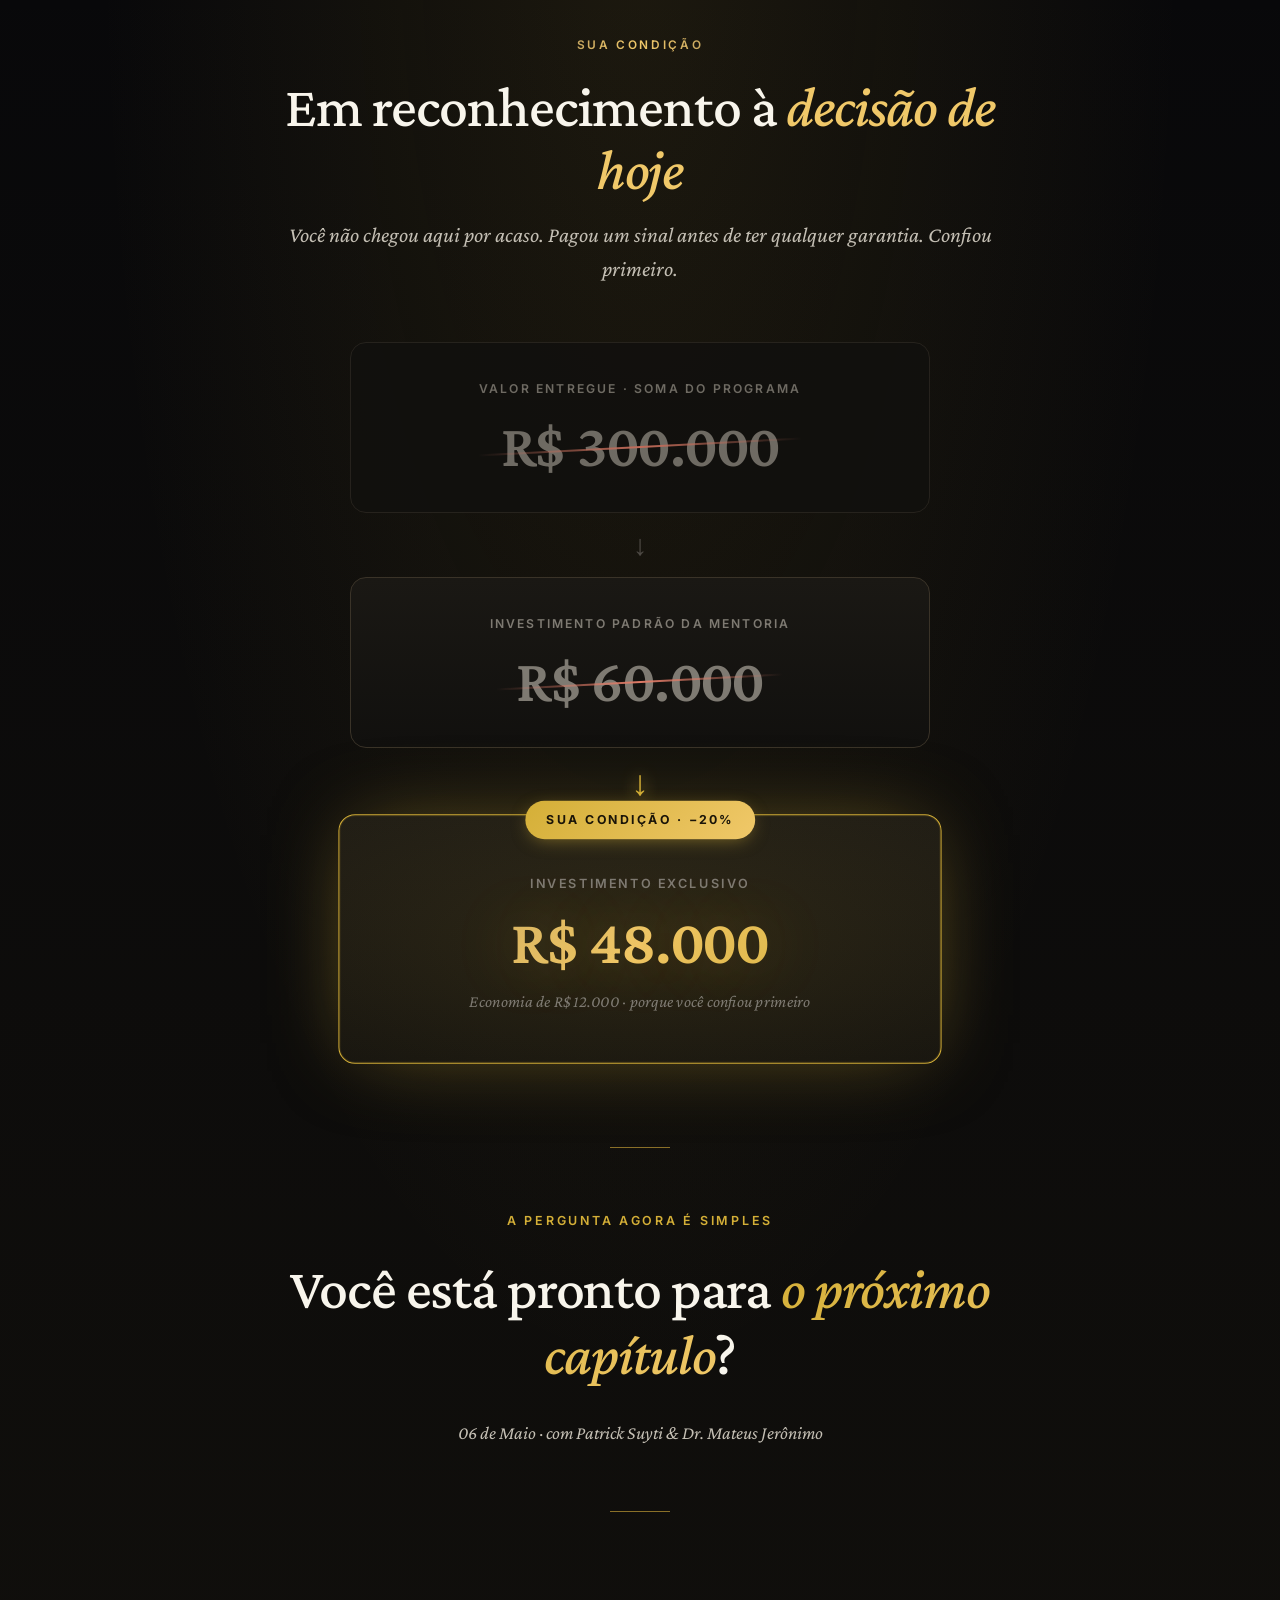
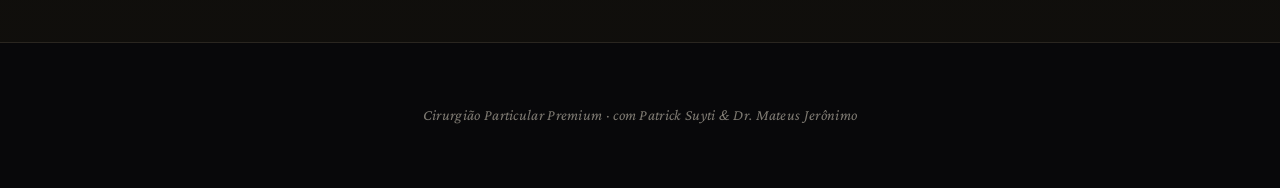
==== commit 48a2aca8: "Mentorias quinzenais -> semanais em grupo" ====
--- a/eduardo-watanabe-castanheira.html
+++ b/eduardo-watanabe-castanheira.html
@@ -236,7 +236,7 @@
       </div>
       <div class="of-card tangible">
         <div class="of-cat">MENTORIA</div>
-        <div class="of-nome">Mentorias quinzenais em grupo com Patrick e/ou Mateus</div>
+        <div class="of-nome">Mentorias semanais em grupo com Patrick e/ou Mateus</div>
         <div class="of-valor">R$ 60.000</div>
       </div>
       <div class="of-card tangible">
